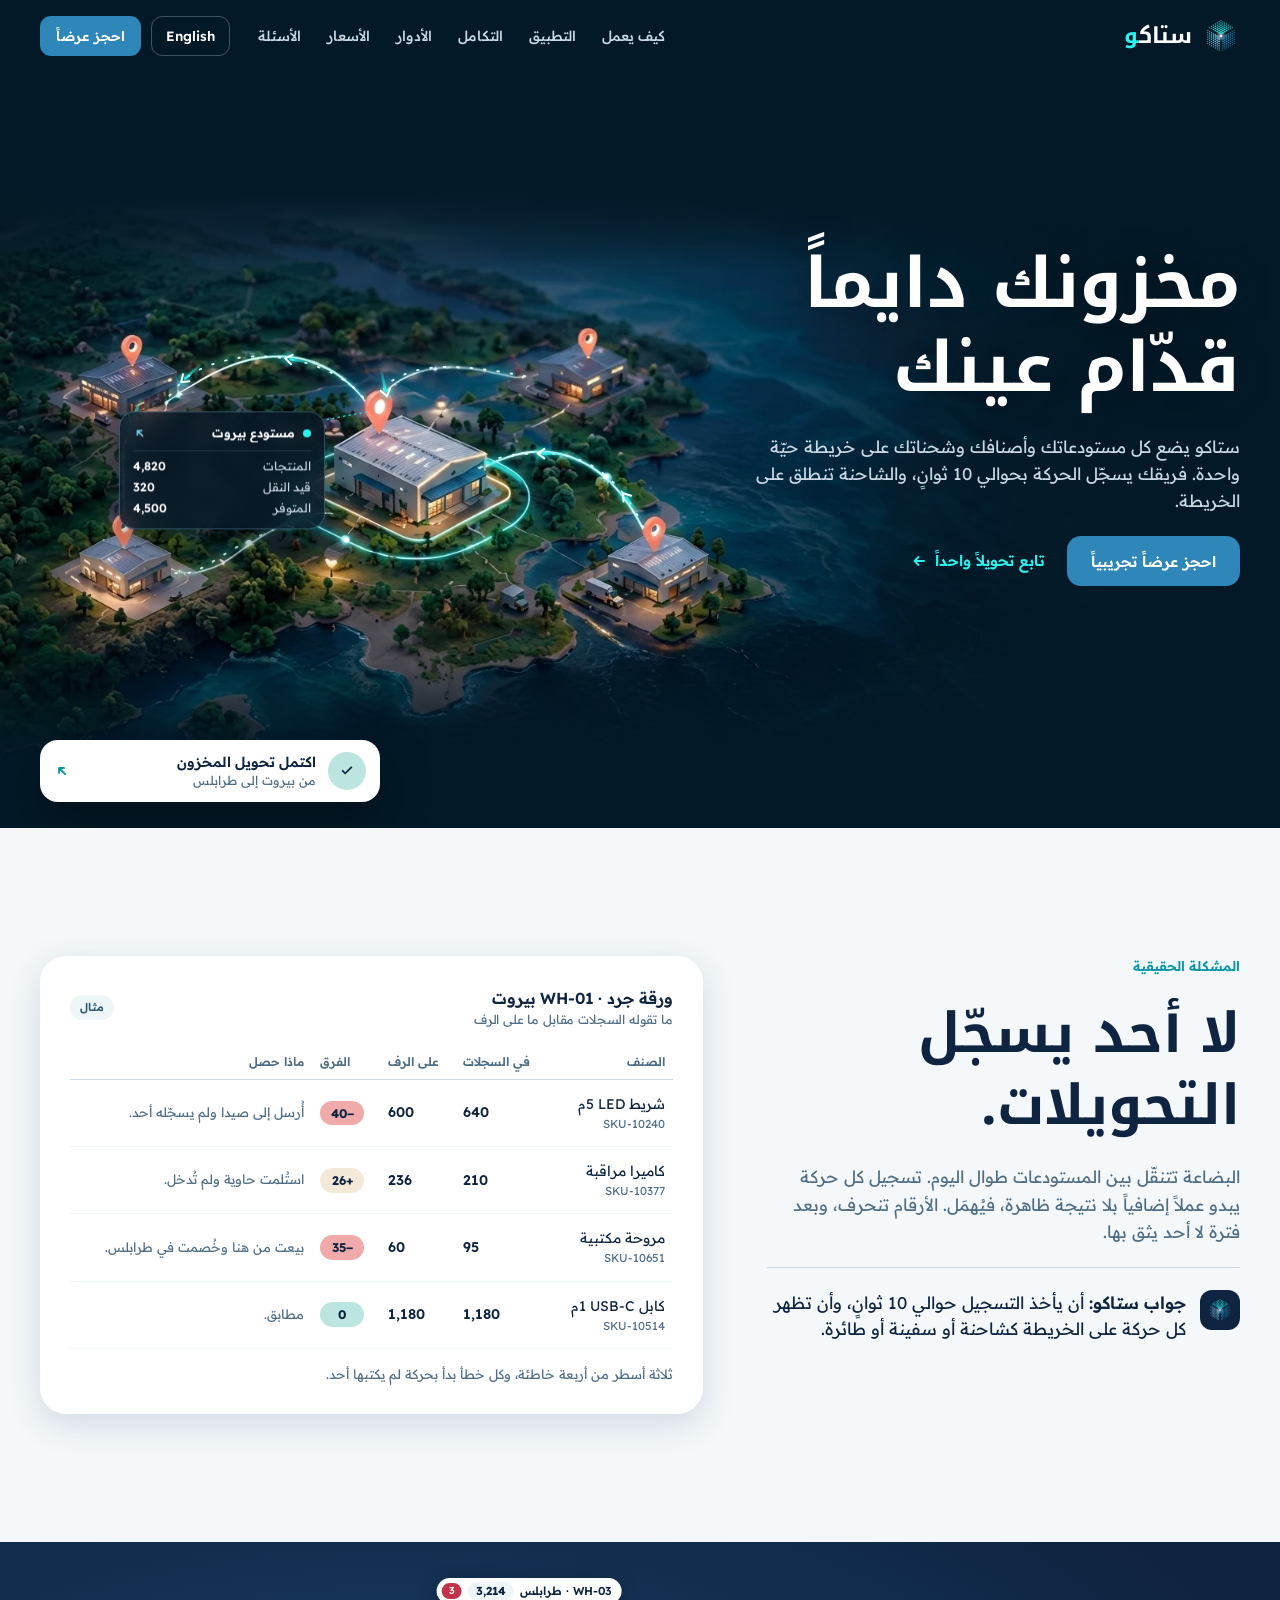
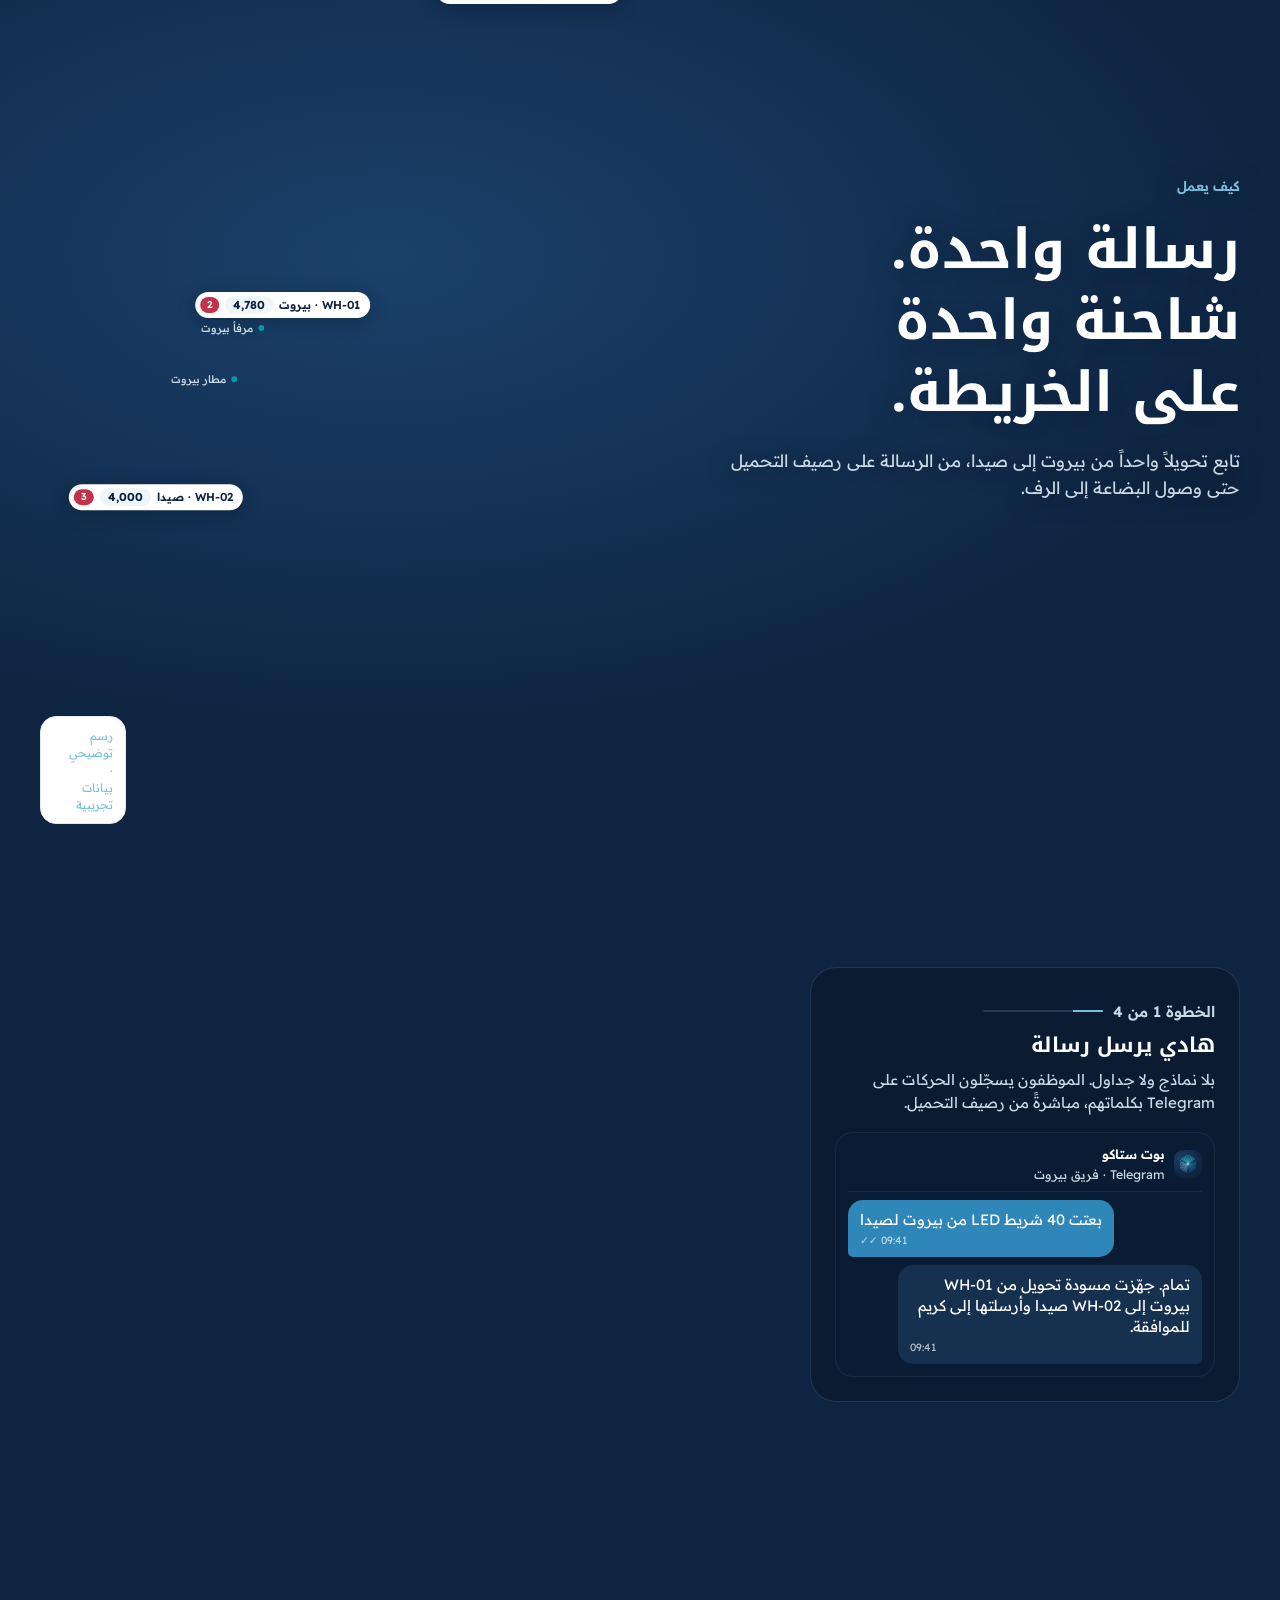
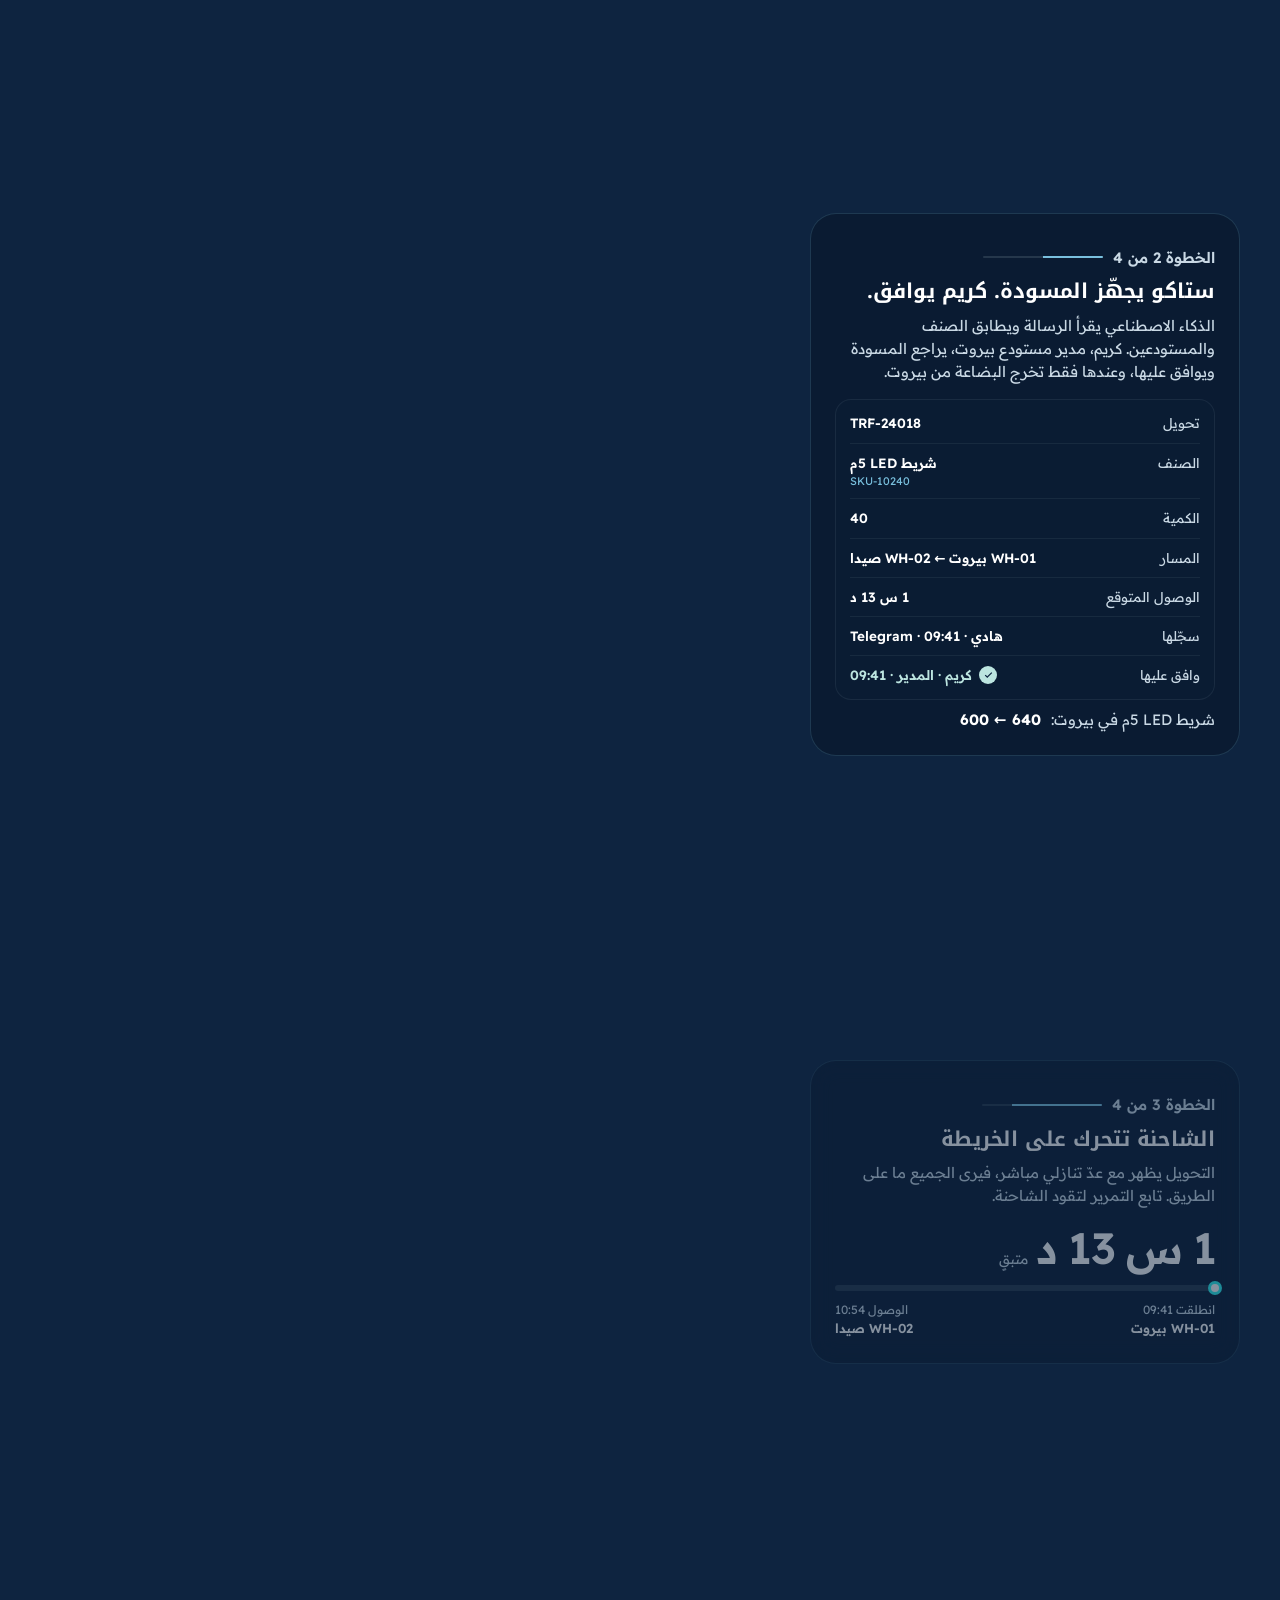
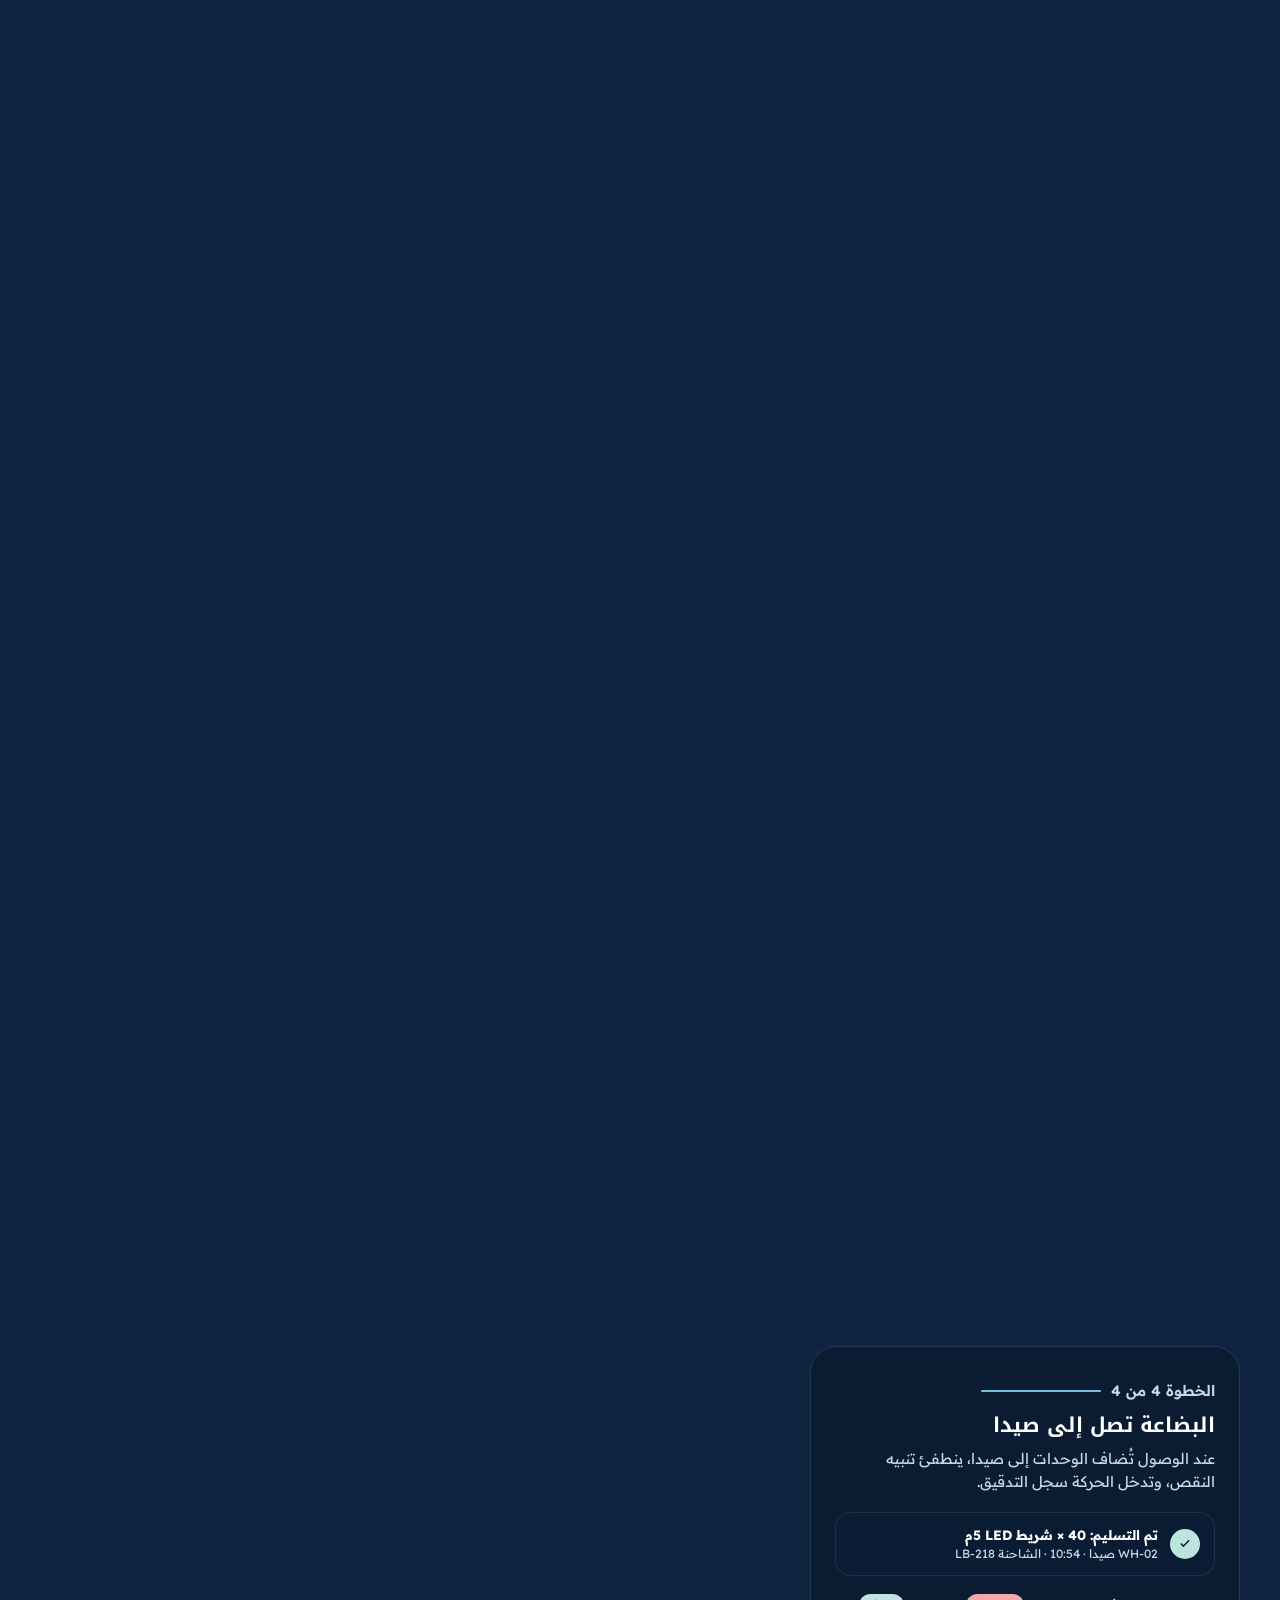
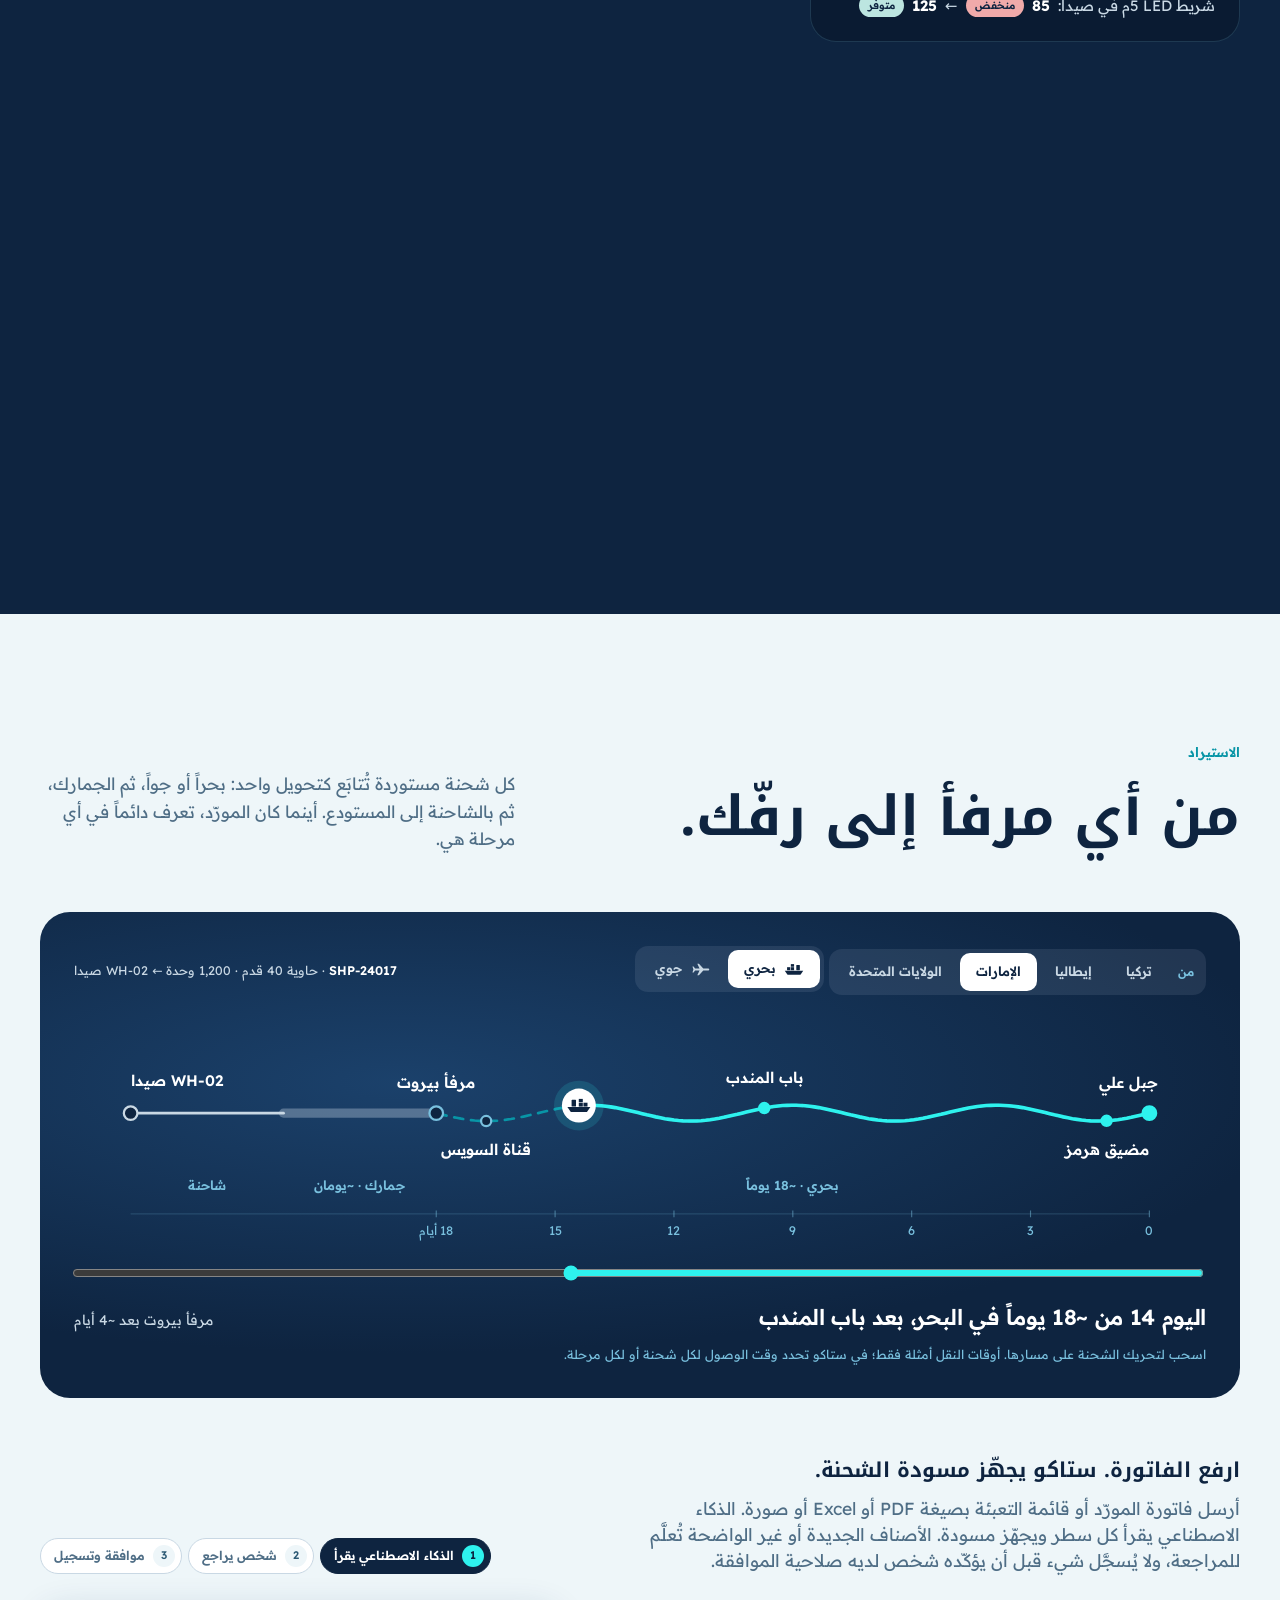
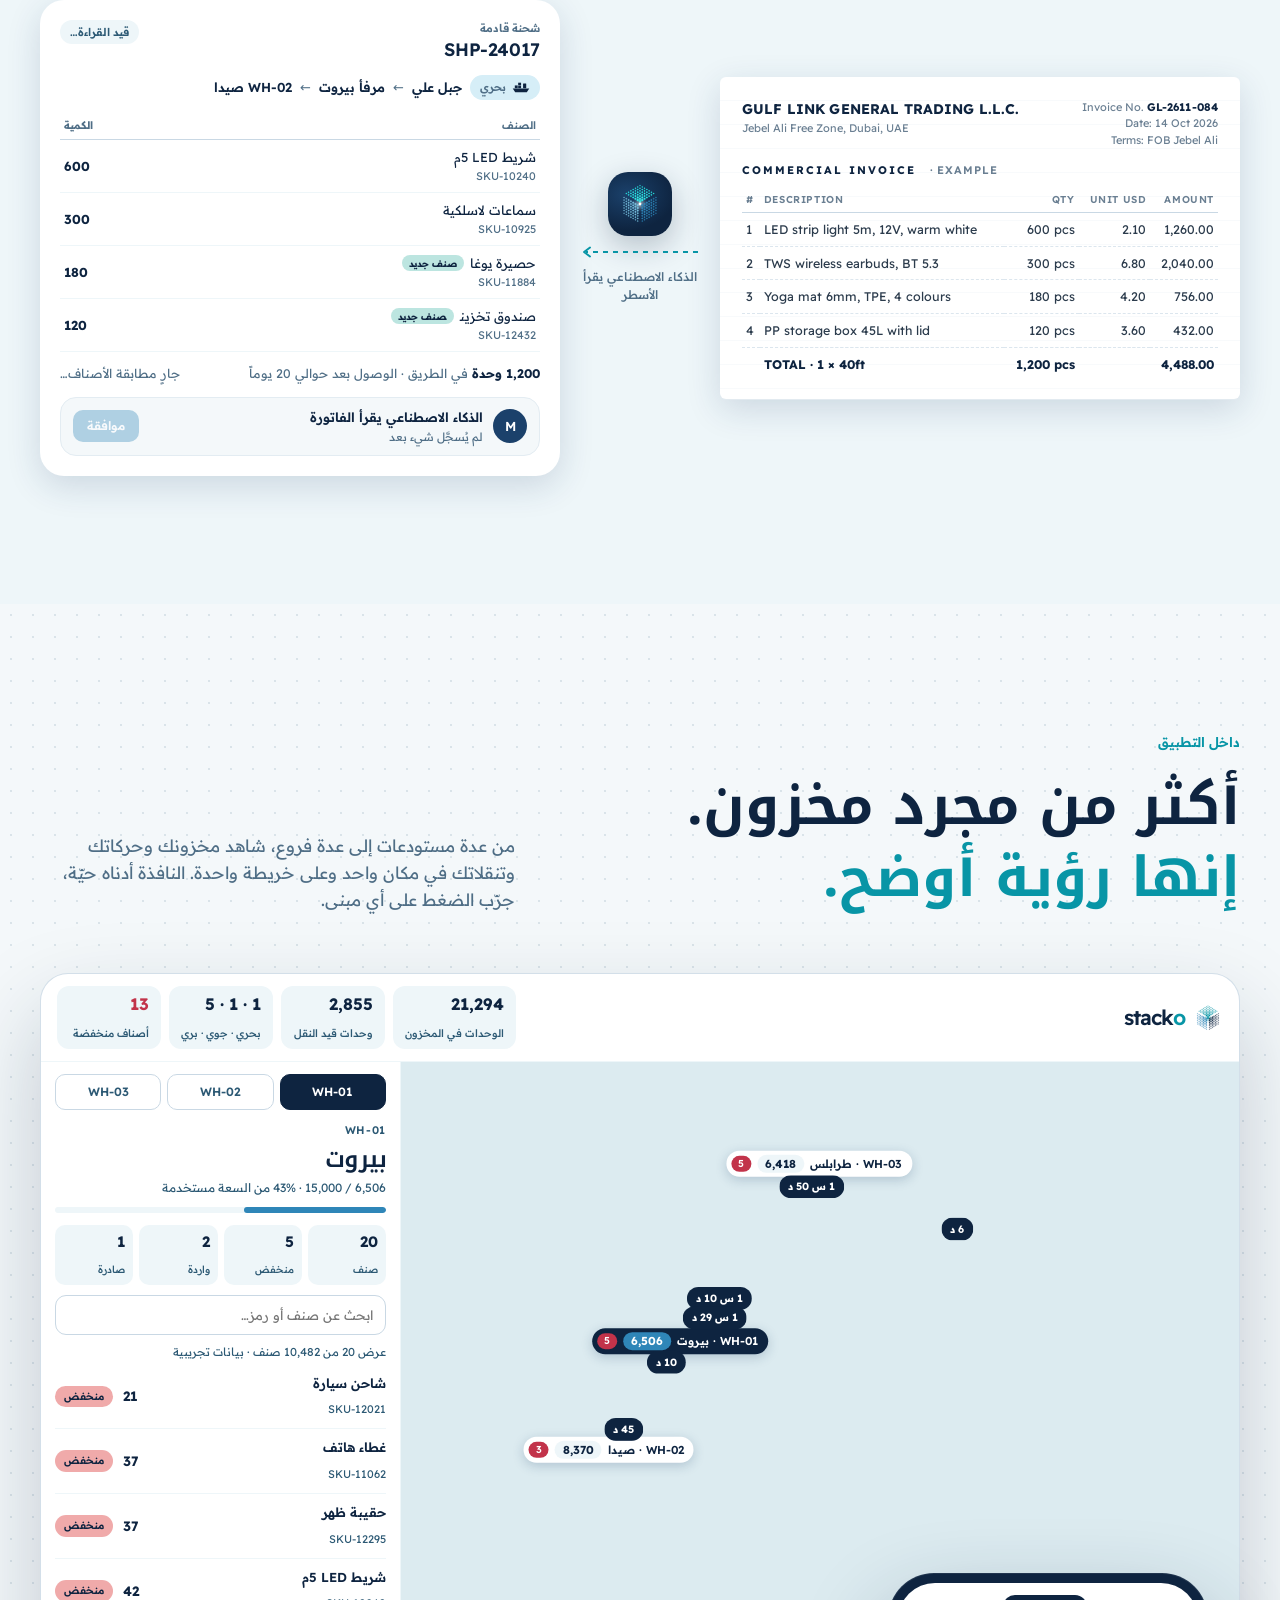
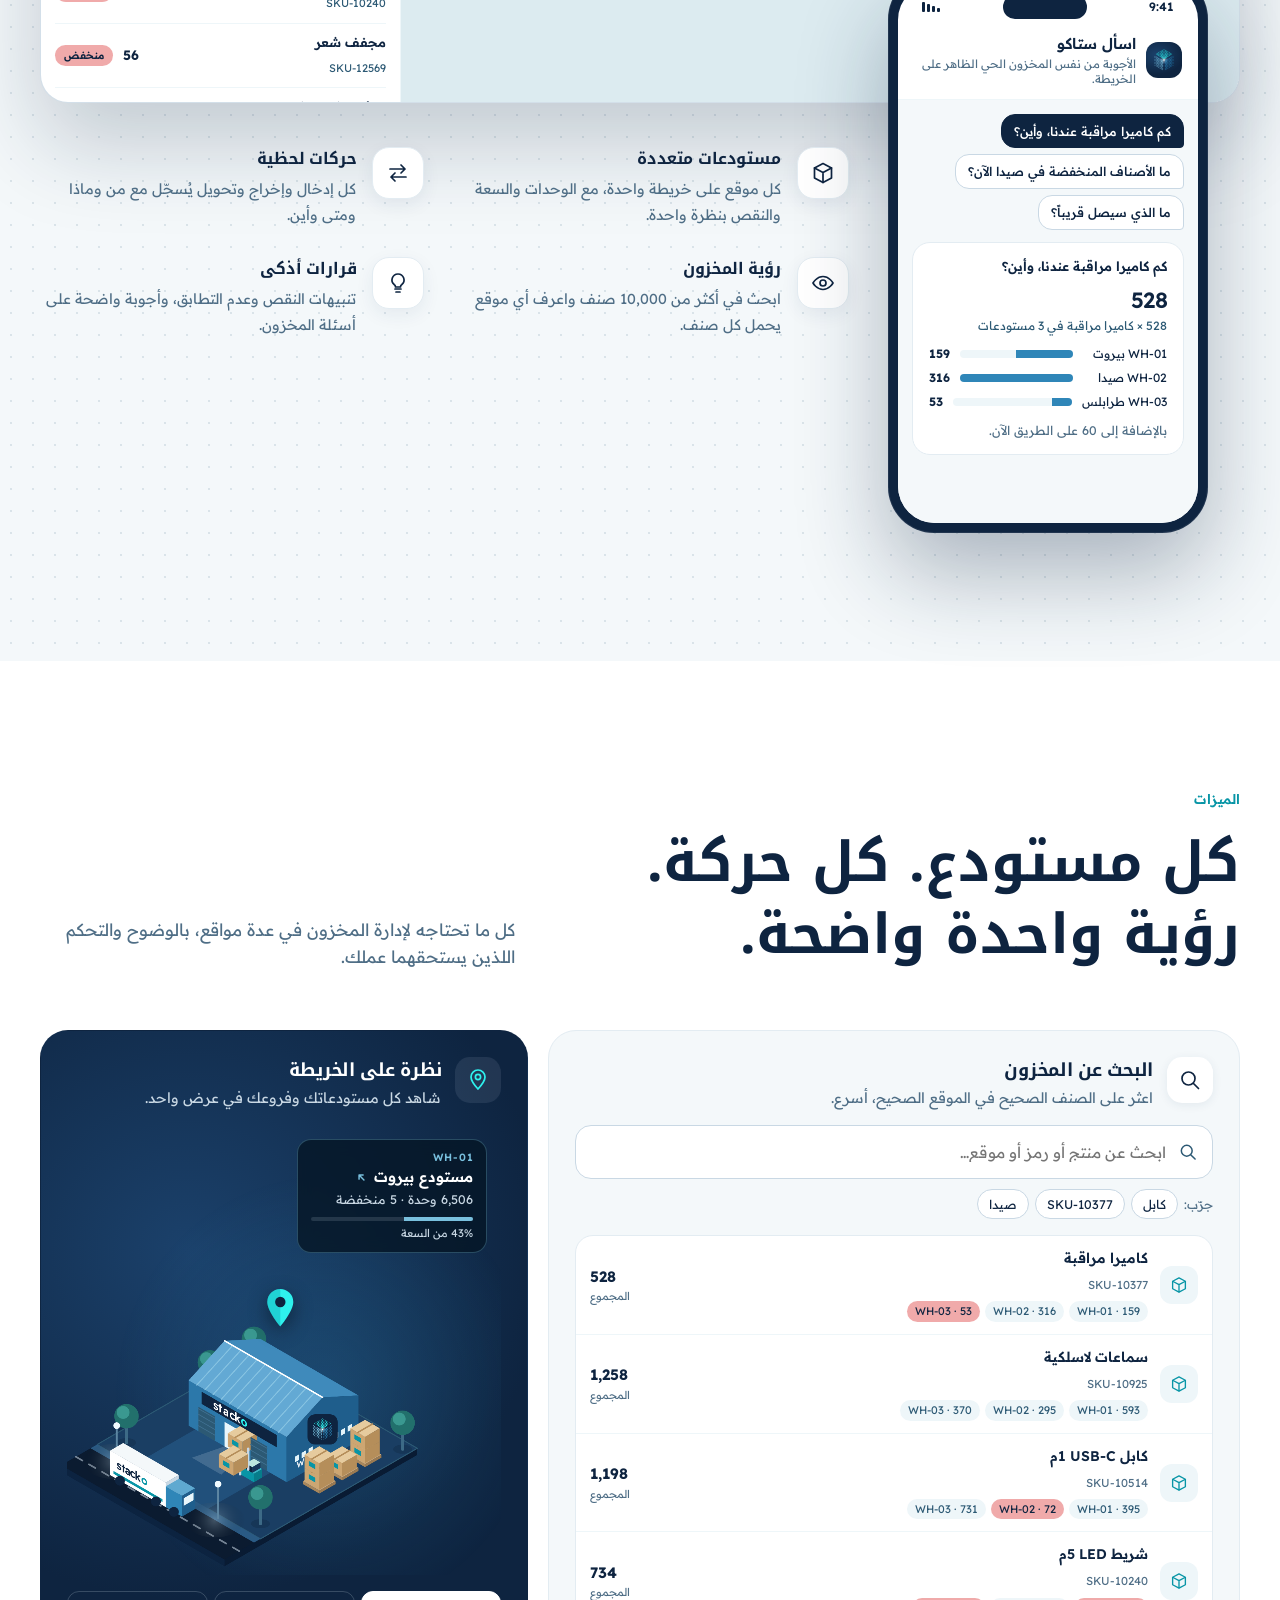
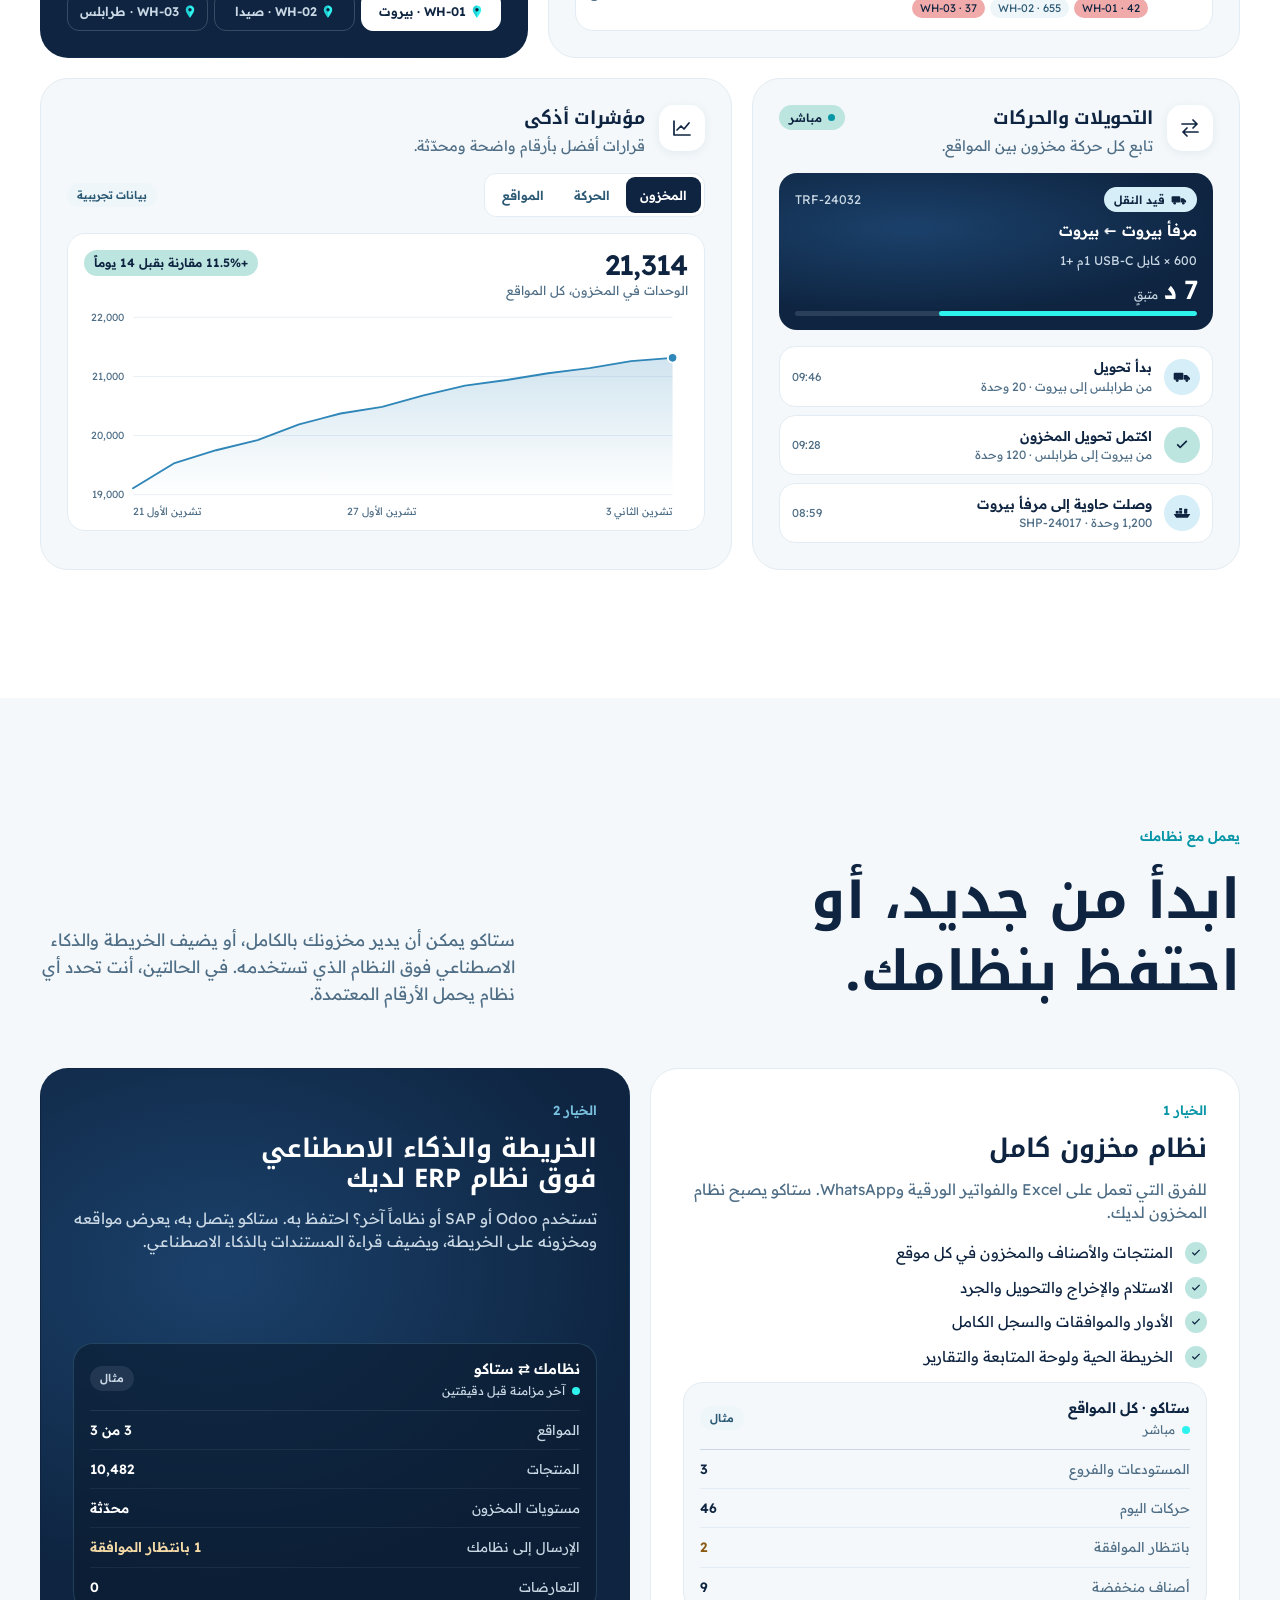
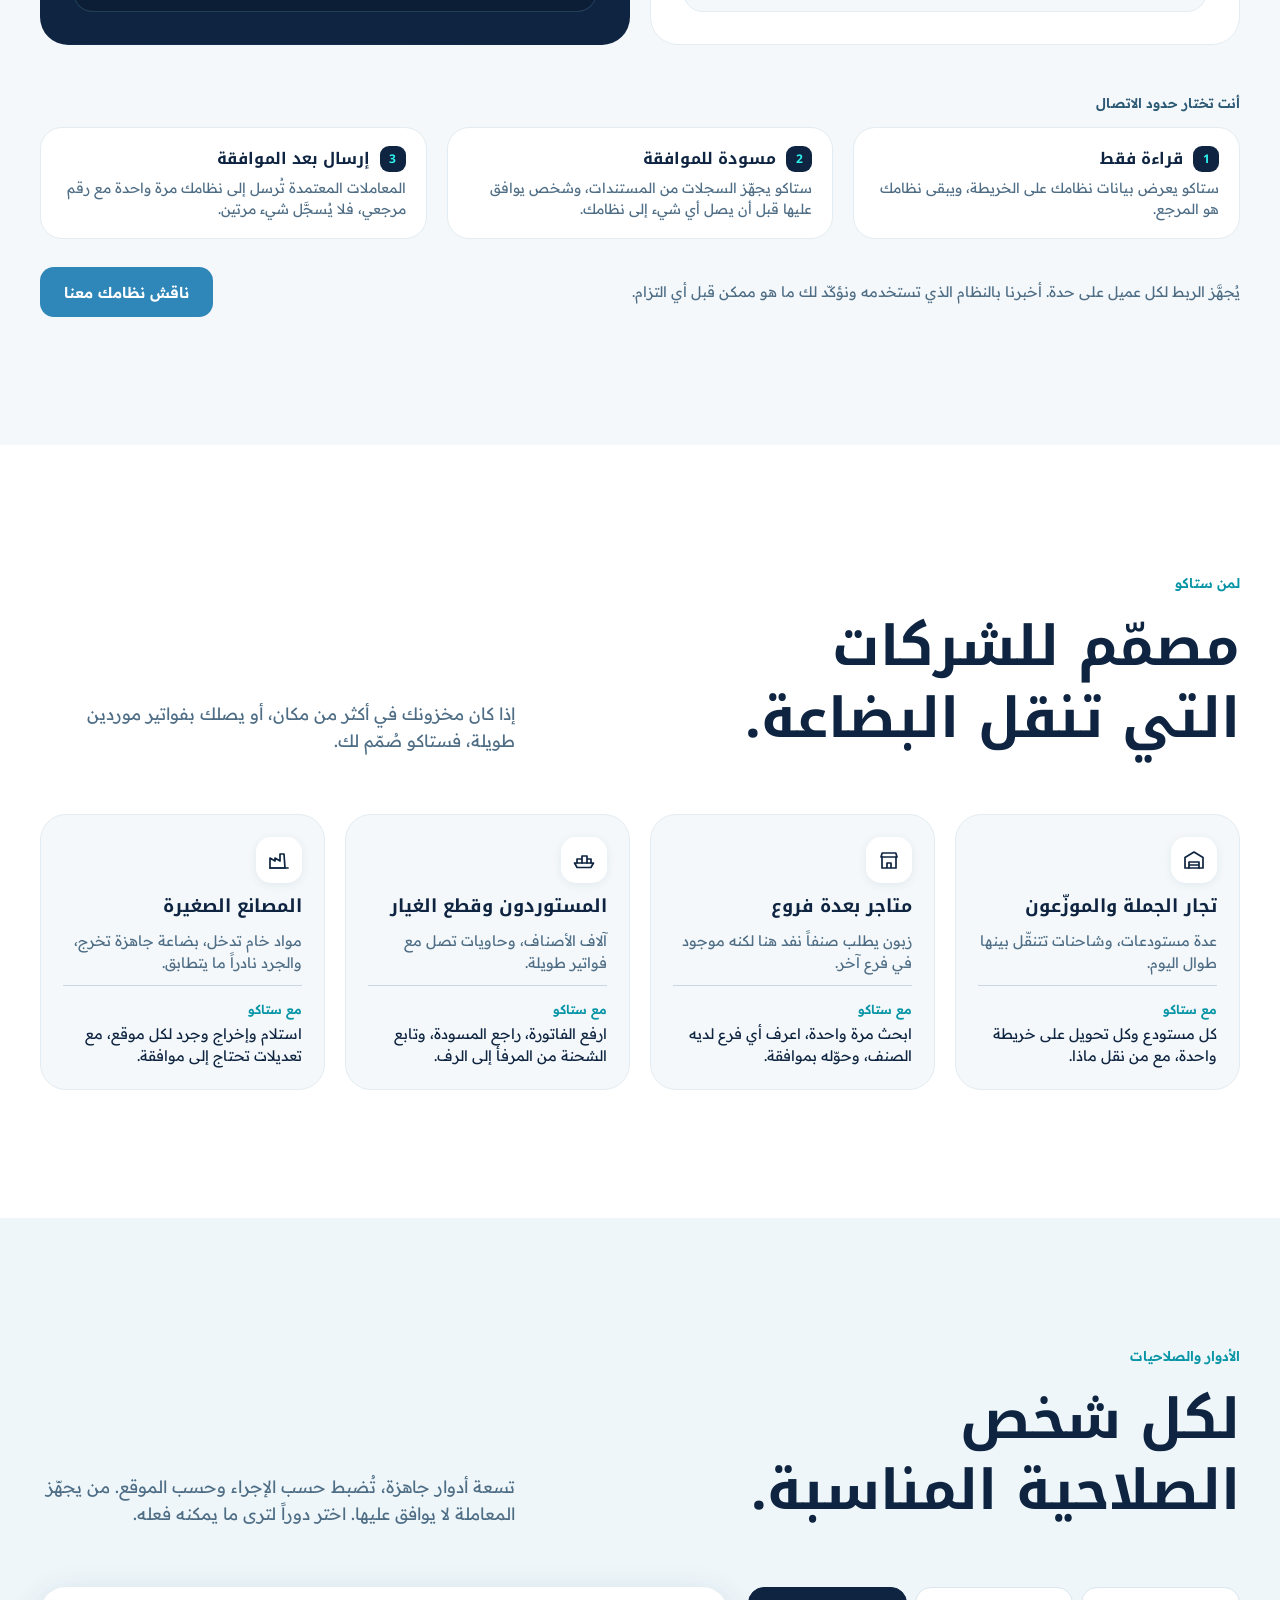
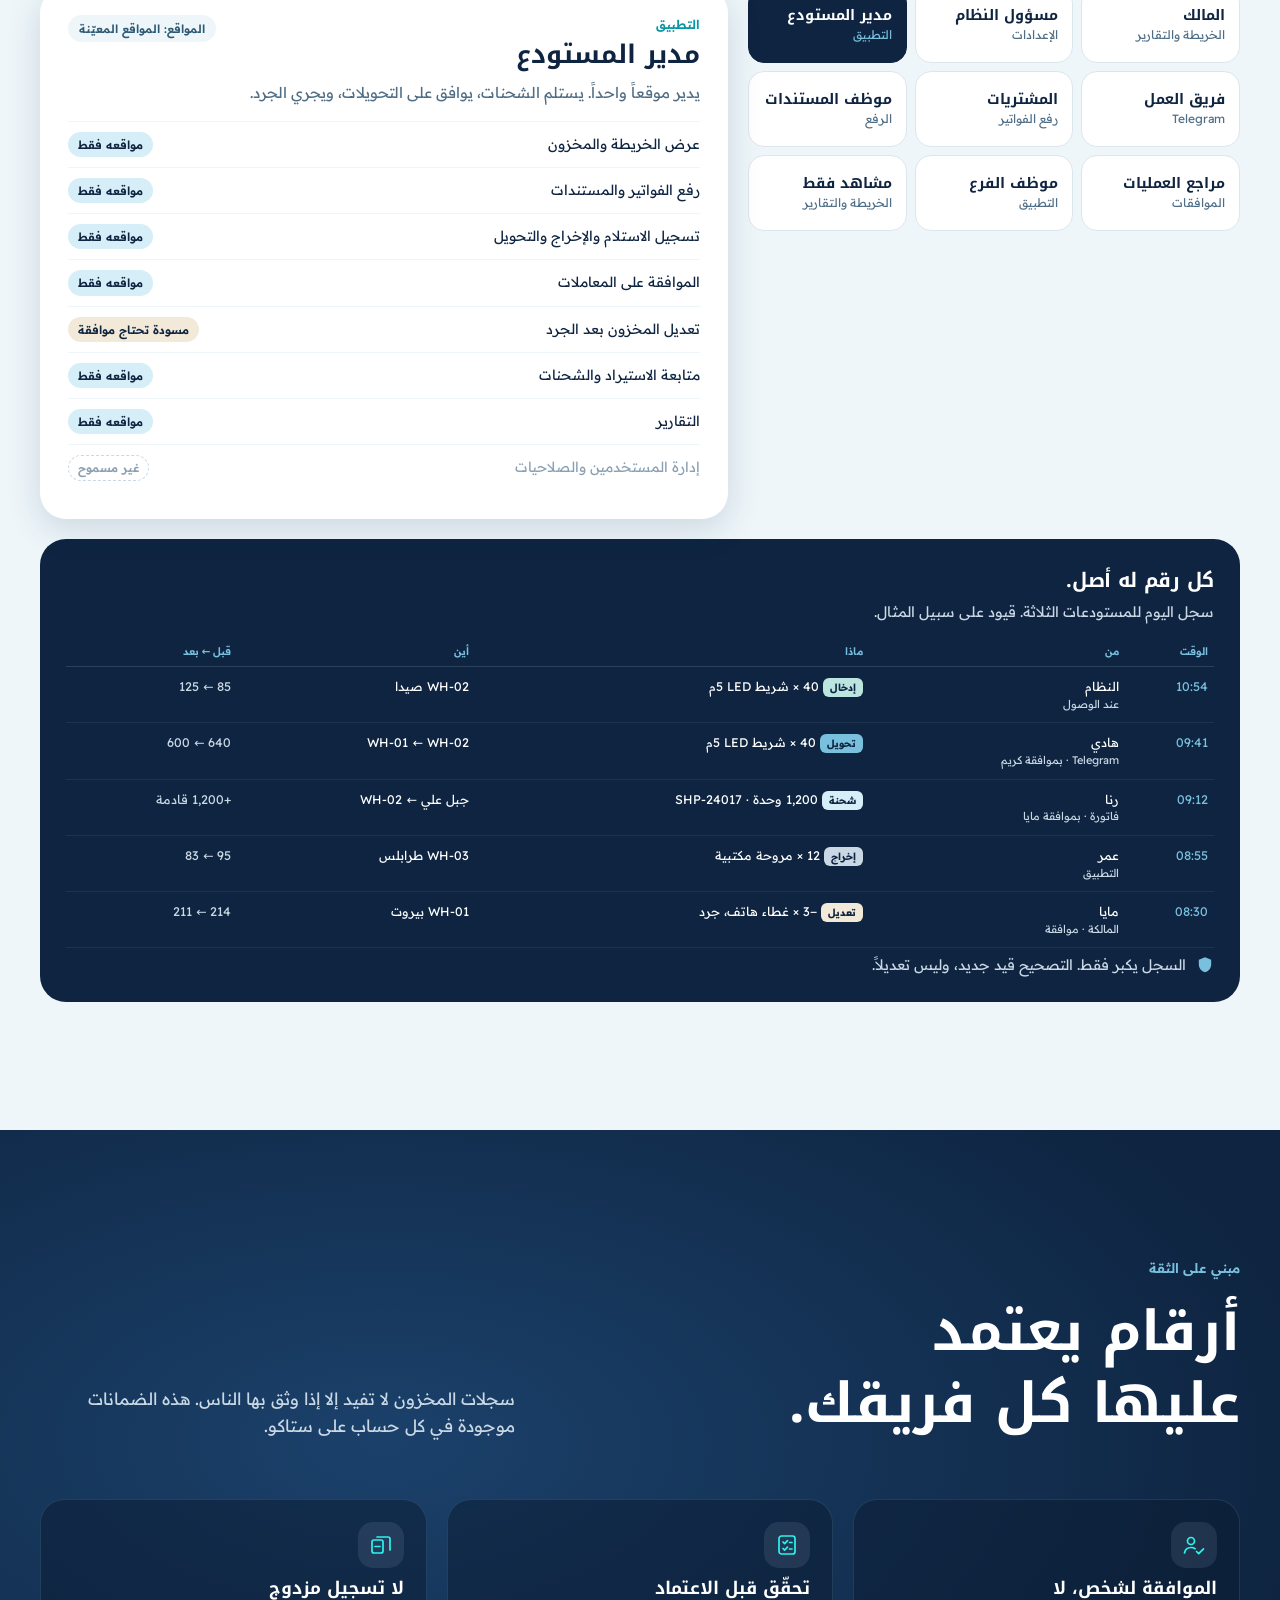
==== ar/index.html @ 63456722 "Pricing model" ====
<!doctype html>
<html lang="ar" dir="rtl">
<head>
<meta charset="utf-8">
<meta name="viewport" content="width=device-width, initial-scale=1, viewport-fit=cover">
<!-- Generated by tools/build-ar.js from /index.html. Do not edit by hand. -->
<title>ستاكو | برنامج إدارة المستودعات والمخزون في لبنان والخليج</title>
<meta name="description" content="تابع مخزونك في كل مستودع وفرع على خريطة حيّة واحدة. سجّل التحويلات من Telegram، وحوّل فواتير الموردين إلى مسودات يوافق عليها فريقك.">
<meta name="author" content="AIPHIN">
<meta name="robots" content="index, follow, max-image-preview:large">
<link rel="canonical" href="https://stacko-lb.com/ar/">
<link rel="alternate" hreflang="en" href="https://stacko-lb.com/">
<link rel="alternate" hreflang="ar" href="https://stacko-lb.com/ar/">
<link rel="alternate" hreflang="x-default" href="https://stacko-lb.com/">
<meta name="theme-color" content="#0E2440">

<!-- Open Graph / social previews -->
<meta property="og:type" content="website">
<meta property="og:site_name" content="Stacko">
<meta property="og:title" content="ستاكو | مخزونك دايماً قدّام عينك">
<meta property="og:description" content="كل مستودع وصنف وشحنة على خريطة حيّة واحدة، مع مسودات ذكاء اصطناعي يوافق عليها فريقك. مصمّم للموزّعين والمستوردين والمتاجر في لبنان والخليج.">
<meta property="og:url" content="https://stacko-lb.com/ar/">
<meta property="og:image" content="https://stacko-lb.com/assets/images/og-image.jpg">
<meta property="og:image:type" content="image/jpeg">
<meta property="og:image:width" content="1200">
<meta property="og:image:height" content="630">
<meta property="og:image:alt" content="خريطة ليلية لشبكة مستودعات مع مسارات شحن مضيئة">
<meta property="og:locale" content="ar_LB">
<meta property="og:locale:alternate" content="en_US">
<meta name="twitter:card" content="summary_large_image">
<meta name="twitter:title" content="ستاكو | مخزونك دايماً قدّام عينك">
<meta name="twitter:description" content="كل مستودع وصنف وشحنة على خريطة حيّة واحدة، مع مسودات ذكاء اصطناعي يوافق عليها فريقك. مصمّم للموزّعين والمستوردين والمتاجر في لبنان والخليج.">
<meta name="twitter:image" content="https://stacko-lb.com/assets/images/og-image.jpg">
<meta name="twitter:image:alt" content="خريطة ليلية لشبكة مستودعات مع مسارات شحن مضيئة">

<!-- Icons -->
<link rel="icon" href="/assets/images/favicon.svg" type="image/svg+xml">
<link rel="apple-touch-icon" href="/assets/images/apple-touch-icon.png">
<link rel="manifest" href="/site.webmanifest">

<!-- Fonts & styles -->
<link rel="preconnect" href="https://fonts.googleapis.com">
<link rel="preconnect" href="https://fonts.gstatic.com" crossorigin>
<link rel="stylesheet" href="https://fonts.googleapis.com/css2?family=Audiowide&family=Noto+Kufi+Arabic:wght@500;600;700&family=Readex+Pro:wght@300;400;500;600;700&display=swap">
<link rel="preload" href="/assets/images/hero-map.webp" as="image" type="image/webp" fetchpriority="high">
<link rel="stylesheet" href="/assets/css/style.css">

<!-- Structured data -->
<script type="application/ld+json">
{
  "@context": "https://schema.org",
  "@graph": [
    {
      "@type": "Organization",
      "@id": "https://aiphin.me/#org",
      "name": "AIPHIN",
      "url": "https://aiphin.me",
      "email": "info@aiphin.me",
      "telephone": "+96171313917",
      "logo": "https://stacko-lb.com/assets/images/icon-512.png",
      "address": {
        "@type": "PostalAddress",
        "addressLocality": "Beirut",
        "addressCountry": "LB"
      }
    },
    {
      "@type": "WebSite",
      "@id": "https://stacko-lb.com/#website",
      "name": "Stacko",
      "url": "https://stacko-lb.com/",
      "inLanguage": [
        "en",
        "ar"
      ],
      "publisher": {
        "@id": "https://aiphin.me/#org"
      }
    },
    {
      "@type": "WebPage",
      "@id": "https://stacko-lb.com/ar/#webpage",
      "url": "https://stacko-lb.com/ar/",
      "name": "ستاكو | برنامج إدارة المستودعات والمخزون في لبنان والخليج",
      "inLanguage": "ar",
      "isPartOf": {
        "@id": "https://stacko-lb.com/#website"
      },
      "about": {
        "@id": "https://stacko-lb.com/#app"
      },
      "primaryImageOfPage": "https://stacko-lb.com/assets/images/og-image.jpg"
    },
    {
      "@type": "SoftwareApplication",
      "@id": "https://stacko-lb.com/#app",
      "name": "Stacko",
      "url": "https://stacko-lb.com/",
      "applicationCategory": "BusinessApplication",
      "applicationSubCategory": "Inventory and warehouse management",
      "operatingSystem": "Web",
      "description": "Stacko puts every warehouse, branch and shipment on one live map. Teams log transfers from Telegram, turn supplier invoices into AI drafts that a person approves, and can connect Stacko to an existing ERP.",
      "image": "https://stacko-lb.com/assets/images/og-image.jpg",
      "areaServed": [
        "LB",
        "SA",
        "AE",
        "QA",
        "KW",
        "BH",
        "OM"
      ],
      "publisher": {
        "@id": "https://aiphin.me/#org"
      }
    },
    {
      "@type": "FAQPage",
      "mainEntity": [
        {
          "@type": "Question",
          "name": "هل عليّ استبدال نظامي الحالي؟",
          "acceptedAnswer": {
            "@type": "Answer",
            "text": "لا. إذا كنت تستخدم نظام ERP مثل Odoo أو SAP، يمكن لستاكو أن يعمل فوقه ويضيف الخريطة وقراءة المستندات. وإذا لم يكن لديك نظام، يمكن أن يكون ستاكو نظام مخزونك الكامل."
          }
        },
        {
          "@type": "Question",
          "name": "هل يغيّر الذكاء الاصطناعي مخزوني وحده؟",
          "acceptedAnswer": {
            "@type": "Answer",
            "text": "لا. الذكاء الاصطناعي يقرأ الرسائل والمستندات ويجهّز مسودات. الأصناف الجديدة أو غير الواضحة تُعلَّم، ولا يتغيّر المخزون إلا بعد أن يؤكّد المسودة شخص لديه صلاحية الموافقة."
          }
        },
        {
          "@type": "Question",
          "name": "ما المستندات التي يقرأها ستاكو؟",
          "acceptedAnswer": {
            "@type": "Answer",
            "text": "فواتير الموردين وقوائم التعبئة، بصيغة PDF أو Excel أو صورة. يستخرج ستاكو المورّد ورقم الفاتورة والتاريخ والأصناف والكميات والوحدات والمجاميع عندما تكون موجودة في المستند."
          }
        },
        {
          "@type": "Question",
          "name": "لمن تعود البيانات؟",
          "acceptedAnswer": {
            "@type": "Answer",
            "text": "لك أنت. بيانات كل شركة منفصلة، ولا يراها إلا من تمنحهم الصلاحية."
          }
        },
        {
          "@type": "Question",
          "name": "هل يمكنني التحكم بمن يفعل ماذا؟",
          "acceptedAnswer": {
            "@type": "Answer",
            "text": "نعم. الصلاحيات تُضبط حسب الإجراء وحسب الموقع، انطلاقاً من تسعة أدوار جاهزة يمكنك تعديلها. من يجهّز المعاملة لا يستطيع الموافقة عليها."
          }
        },
        {
          "@type": "Question",
          "name": "هل يمكنكم نقل ملفات Excel الحالية؟",
          "acceptedAnswer": {
            "@type": "Answer",
            "text": "نعم. التجهيز يشمل استيراد منتجاتك ومواقعك ومخزونك الافتتاحي من ملفاتك الحالية، فيبدأ فريقك بأرقام حقيقية."
          }
        },
        {
          "@type": "Question",
          "name": "كم يستغرق التجهيز؟",
          "acceptedAnswer": {
            "@type": "Answer",
            "text": "يعتمد على عدد المواقع والمنتجات لديك، وعلى ما إذا كنا سنربط مع نظام قائم. نتفق على خطة واضحة خلال العرض التجريبي."
          }
        },
        {
          "@type": "Question",
          "name": "كم تبلغ كلفة ستاكو؟",
          "acceptedAnswer": {
            "@type": "Answer",
            "text": "تدفع حسب عدد المواقع (مستودع أو فرع أو متجر)، وكل الخطط فيها كل الميزات. كل الخطط تبدأ بتجربة مجانية لمدة 14 يوماً. شاهد الخطط."
          }
        }
      ],
      "inLanguage": "ar"
    }
  ]
}
</script>
</head>
<body>

<svg width="0" height="0" style="position:absolute" aria-hidden="true" focusable="false"><defs>
<filter id="mkGlow" x="-100%" y="-100%" width="300%" height="300%"><feGaussianBlur stdDeviation="5"/></filter>
<symbol id="mark" viewBox="0 0 120 120"><circle cx="60" cy="60" r="11" class="c" opacity=".55" filter="url(#mkGlow)"/><circle cx="18.43" cy="42.86" r="1.31" class="l"/><circle cx="18.43" cy="49.71" r="1.38" class="l"/><circle cx="18.43" cy="56.57" r="1.42" class="l"/><circle cx="18.43" cy="63.43" r="1.42" class="l"/><circle cx="18.43" cy="70.29" r="1.38" class="l"/><circle cx="18.43" cy="77.14" r="1.31" class="l"/><circle cx="18.43" cy="84" r="1.20" class="l"/><circle cx="24.37" cy="32.57" r="1.31" class="t"/><circle cx="24.37" cy="46.29" r="1.55" class="l"/><circle cx="24.37" cy="53.14" r="1.61" class="l"/><circle cx="24.37" cy="60" r="1.64" class="l"/><circle cx="24.37" cy="66.86" r="1.61" class="l"/><circle cx="24.37" cy="73.71" r="1.55" class="l"/><circle cx="24.37" cy="80.57" r="1.44" class="l"/><circle cx="24.37" cy="87.43" r="1.31" class="l"/><circle cx="30.31" cy="29.14" r="1.38" class="t"/><circle cx="30.31" cy="36" r="1.55" class="t"/><circle cx="30.31" cy="49.71" r="1.79" class="l"/><circle cx="30.31" cy="56.57" r="1.84" class="l"/><circle cx="30.31" cy="63.43" r="1.84" class="l"/><circle cx="30.31" cy="70.29" r="1.79" class="l"/><circle cx="30.31" cy="77.14" r="1.69" class="l"/><circle cx="30.31" cy="84" r="1.55" class="l"/><circle cx="30.31" cy="90.86" r="1.38" class="l"/><circle cx="36.25" cy="25.71" r="1.42" class="t"/><circle cx="36.25" cy="32.57" r="1.61" class="t"/><circle cx="36.25" cy="39.43" r="1.79" class="t"/><circle cx="36.25" cy="53.14" r="2.02" class="l"/><circle cx="36.25" cy="60" r="2.06" class="l"/><circle cx="36.25" cy="66.86" r="2.02" class="l"/><circle cx="36.25" cy="73.71" r="1.93" class="l"/><circle cx="36.25" cy="80.57" r="1.79" class="l"/><circle cx="36.25" cy="87.43" r="1.61" class="l"/><circle cx="36.25" cy="94.29" r="1.42" class="l"/><circle cx="42.18" cy="22.29" r="1.42" class="t"/><circle cx="42.18" cy="29.14" r="1.64" class="t"/><circle cx="42.18" cy="36" r="1.84" class="t"/><circle cx="42.18" cy="42.86" r="2.02" class="t"/><circle cx="42.18" cy="56.57" r="2.26" class="l"/><circle cx="42.18" cy="63.43" r="2.26" class="l"/><circle cx="42.18" cy="70.29" r="2.17" class="l"/><circle cx="42.18" cy="77.14" r="2.02" class="l"/><circle cx="42.18" cy="84" r="1.84" class="l"/><circle cx="42.18" cy="90.86" r="1.64" class="l"/><circle cx="42.18" cy="97.71" r="1.42" class="l"/><circle cx="48.12" cy="18.86" r="1.38" class="t"/><circle cx="48.12" cy="25.71" r="1.61" class="t"/><circle cx="48.12" cy="32.57" r="1.84" class="t"/><circle cx="48.12" cy="39.43" r="2.06" class="t"/><circle cx="48.12" cy="46.29" r="2.26" class="t"/><circle cx="48.12" cy="60" r="2.48" class="l"/><circle cx="48.12" cy="66.86" r="2.41" class="l"/><circle cx="48.12" cy="73.71" r="2.26" class="l"/><circle cx="48.12" cy="80.57" r="2.06" class="l"/><circle cx="48.12" cy="87.43" r="1.84" class="l"/><circle cx="48.12" cy="94.29" r="1.61" class="l"/><circle cx="48.12" cy="101.14" r="1.38" class="l"/><circle cx="54.06" cy="15.43" r="1.31" class="t"/><circle cx="54.06" cy="22.29" r="1.55" class="t"/><circle cx="54.06" cy="29.14" r="1.79" class="t"/><circle cx="54.06" cy="36" r="2.02" class="t"/><circle cx="54.06" cy="42.86" r="2.26" class="t"/><circle cx="54.06" cy="49.71" r="2.48" class="t"/><circle cx="54.06" cy="63.43" r="2.66" class="l"/><circle cx="54.06" cy="70.29" r="2.48" class="l"/><circle cx="54.06" cy="77.14" r="2.26" class="l"/><circle cx="54.06" cy="84" r="2.02" class="l"/><circle cx="54.06" cy="90.86" r="1.79" class="l"/><circle cx="54.06" cy="97.71" r="1.55" class="l"/><circle cx="54.06" cy="104.57" r="1.31" class="l"/><circle cx="60" cy="12" r="1.20" class="t"/><circle cx="60" cy="18.86" r="1.44" class="t"/><circle cx="60" cy="25.71" r="1.69" class="t"/><circle cx="60" cy="32.57" r="1.93" class="t"/><circle cx="60" cy="39.43" r="2.17" class="t"/><circle cx="60" cy="46.29" r="2.41" class="t"/><circle cx="60" cy="53.14" r="2.66" class="t"/><circle cx="65.94" cy="15.43" r="1.31" class="t"/><circle cx="65.94" cy="22.29" r="1.55" class="t"/><circle cx="65.94" cy="29.14" r="1.79" class="t"/><circle cx="65.94" cy="36" r="2.02" class="t"/><circle cx="65.94" cy="42.86" r="2.26" class="t"/><circle cx="65.94" cy="49.71" r="2.48" class="t"/><circle cx="65.94" cy="63.43" r="2.66" class="r"/><circle cx="65.94" cy="70.29" r="2.48" class="r"/><circle cx="65.94" cy="77.14" r="2.26" class="r"/><circle cx="65.94" cy="84" r="2.02" class="r"/><circle cx="65.94" cy="90.86" r="1.79" class="r"/><circle cx="65.94" cy="97.71" r="1.55" class="r"/><circle cx="65.94" cy="104.57" r="1.31" class="r"/><circle cx="71.88" cy="18.86" r="1.38" class="t"/><circle cx="71.88" cy="25.71" r="1.61" class="t"/><circle cx="71.88" cy="32.57" r="1.84" class="t"/><circle cx="71.88" cy="39.43" r="2.06" class="t"/><circle cx="71.88" cy="46.29" r="2.26" class="t"/><circle cx="71.88" cy="60" r="2.48" class="r"/><circle cx="71.88" cy="66.86" r="2.41" class="r"/><circle cx="71.88" cy="73.71" r="2.26" class="r"/><circle cx="71.88" cy="80.57" r="2.06" class="r"/><circle cx="71.88" cy="87.43" r="1.84" class="r"/><circle cx="71.88" cy="94.29" r="1.61" class="r"/><circle cx="71.88" cy="101.14" r="1.38" class="r"/><circle cx="77.82" cy="22.29" r="1.42" class="t"/><circle cx="77.82" cy="29.14" r="1.64" class="t"/><circle cx="77.82" cy="36" r="1.84" class="t"/><circle cx="77.82" cy="42.86" r="2.02" class="t"/><circle cx="77.82" cy="56.57" r="2.26" class="r"/><circle cx="77.82" cy="63.43" r="2.26" class="r"/><circle cx="77.82" cy="70.29" r="2.17" class="r"/><circle cx="77.82" cy="77.14" r="2.02" class="r"/><circle cx="77.82" cy="84" r="1.84" class="r"/><circle cx="77.82" cy="90.86" r="1.64" class="r"/><circle cx="77.82" cy="97.71" r="1.42" class="r"/><circle cx="83.75" cy="25.71" r="1.42" class="t"/><circle cx="83.75" cy="32.57" r="1.61" class="t"/><circle cx="83.75" cy="39.43" r="1.79" class="t"/><circle cx="83.75" cy="53.14" r="2.02" class="r"/><circle cx="83.75" cy="60" r="2.06" class="r"/><circle cx="83.75" cy="66.86" r="2.02" class="r"/><circle cx="83.75" cy="73.71" r="1.93" class="r"/><circle cx="83.75" cy="80.57" r="1.79" class="r"/><circle cx="83.75" cy="87.43" r="1.61" class="r"/><circle cx="83.75" cy="94.29" r="1.42" class="r"/><circle cx="89.69" cy="29.14" r="1.38" class="t"/><circle cx="89.69" cy="36" r="1.55" class="t"/><circle cx="89.69" cy="49.71" r="1.79" class="r"/><circle cx="89.69" cy="56.57" r="1.84" class="r"/><circle cx="89.69" cy="63.43" r="1.84" class="r"/><circle cx="89.69" cy="70.29" r="1.79" class="r"/><circle cx="89.69" cy="77.14" r="1.69" class="r"/><circle cx="89.69" cy="84" r="1.55" class="r"/><circle cx="89.69" cy="90.86" r="1.38" class="r"/><circle cx="95.63" cy="32.57" r="1.31" class="t"/><circle cx="95.63" cy="46.29" r="1.55" class="r"/><circle cx="95.63" cy="53.14" r="1.61" class="r"/><circle cx="95.63" cy="60" r="1.64" class="r"/><circle cx="95.63" cy="66.86" r="1.61" class="r"/><circle cx="95.63" cy="73.71" r="1.55" class="r"/><circle cx="95.63" cy="80.57" r="1.44" class="r"/><circle cx="95.63" cy="87.43" r="1.31" class="r"/><circle cx="101.57" cy="42.86" r="1.31" class="r"/><circle cx="101.57" cy="49.71" r="1.38" class="r"/><circle cx="101.57" cy="56.57" r="1.42" class="r"/><circle cx="101.57" cy="63.43" r="1.42" class="r"/><circle cx="101.57" cy="70.29" r="1.38" class="r"/><circle cx="101.57" cy="77.14" r="1.31" class="r"/><circle cx="101.57" cy="84" r="1.20" class="r"/><circle cx="60" cy="60" r="3.6" class="c"/></symbol>
<symbol id="i-truck" viewBox="0 0 26 16"><rect x="1" y="2" width="14" height="10" rx="1.6"/><path d="M15.5 5h4.6l4.4 4.4V12h-9z"/><circle cx="6" cy="13.2" r="2.1"/><circle cx="20" cy="13.2" r="2.1"/></symbol>
<symbol id="i-ship" viewBox="0 0 26 16"><path d="M1 9.5h24l-3.6 5.3H4.6z"/><rect x="4" y="5" width="4.2" height="4"/><rect x="8.9" y="5" width="4.2" height="4"/><rect x="8.9" y="1" width="4.2" height="3.4"/><rect x="16" y="2" width="4.6" height="7" rx=".6"/></symbol>
<symbol id="i-plane" viewBox="0 0 26 16"><path d="M25 8c0-.8-.7-1.3-1.6-1.3h-6.1L11.6.6H9.5l2.9 6.1H6.6L4.7 4.2H3.2l1.2 3.8-1.2 3.8h1.5l1.9-2.5h5.8l-2.9 6.1h2.1l5.7-6.1h6.1c.9 0 1.6-.5 1.6-1.3z"/></symbol>
<symbol id="i-alert" viewBox="0 0 16 16"><path d="M8 1.6 15.2 14.2H.8z" fill="#0E2440"/><path d="M8 6v4" stroke="#F0AAAA" stroke-width="1.6" stroke-linecap="round"/><circle cx="8" cy="12.1" r=".95" fill="#F0AAAA"/></symbol>
<symbol id="i-pin" viewBox="0 0 30 40"><path d="M15 39C15 39 2 23.6 2 14.5A13 13 0 0 1 28 14.5C28 23.6 15 39 15 39z" fill="#2EF2EE"/><path d="M15 39C15 39 2 23.6 2 14.5A13 13 0 0 1 15 1.5z" fill="#0895A6" opacity=".35"/><circle cx="15" cy="14.5" r="5.2" fill="#0E2440"/></symbol>
<symbol id="i-go" viewBox="0 0 16 16"><path d="M5 11 11 5M6 5h5v5" fill="none" stroke="currentColor" stroke-width="1.8" stroke-linecap="round" stroke-linejoin="round"/></symbol>
<symbol id="i-check" viewBox="0 0 16 16"><path d="M6.2 11.6 2.6 8l1.2-1.2 2.4 2.4 6-6L13.4 4.4z" fill="#0E2440"/></symbol>
</defs></svg>

<nav class="nav" id="nav" aria-label="Main">
  <div class="wrap">
    <a class="lockup" href="#top" aria-label="Stacko home">
      <svg aria-hidden="true"><use href="#mark"/></svg>
      <span class="wm">stack<i>o</i></span><span class="wm-ar">ستاك<i>و</i></span>
    </a>
    <div class="nav-links">
      <a href="#how" data-i="navHow">كيف يعمل</a>
      <a href="#product" data-i="navProduct">التطبيق</a>
      <a href="#setup" data-i="navSetup">التكامل</a>
      <a href="#roles" data-i="navRoles">الأدوار</a>
      <a href="/ar/pricing/" data-i="navPricing">الأسعار</a>
      <a href="#faq" data-i="navFaq">الأسئلة</a>
    </div>
    <div class="nav-r">
      <a class="lang-btn" id="langBtn" href="/" hreflang="en" lang="en">English</a>
      <a class="btn btn-primary" href="#contact" data-i="navDemo">احجز عرضاً</a>
    </div>
  </div>
</nav>

<main>
<!-- ============ HERO ============ -->
<section class="hero on-dark" id="top" aria-labelledby="h1">
  <div class="hero-art" id="heroArt">
    <svg viewBox="0 0 1456 732" preserveAspectRatio="none" role="img" aria-label="Night view of a warehouse network with glowing routes between five warehouses">
      <defs>
        <filter id="hBlur" x="-20%" y="-20%" width="140%" height="140%"><feGaussianBlur stdDeviation="4"/></filter>
        <filter id="hSoft" x="-60%" y="-60%" width="220%" height="220%"><feGaussianBlur stdDeviation="2.2"/></filter>
        <linearGradient id="tailG" gradientUnits="userSpaceOnUse" x1="-32" y1="0" x2="-2" y2="0"><stop offset="0" stop-color="#2EF2EE" stop-opacity="0"/><stop offset="1" stop-color="#2EF2EE" stop-opacity=".95"/></linearGradient>
        <path id="rA" d="M 643 436 C 660 395, 700 345, 760 343 S 835 352, 848 358"/>
        <path id="rB" d="M 792 245 C 840 236, 905 225, 945 243 S 966 262, 968 268"/>
        <path id="rC" d="M 997 272 C 1030 230, 1110 210, 1170 225 S 1230 262, 1245 272"/>
        <path id="rD" d="M 1287 296 C 1300 320, 1303 370, 1299 420"/>
        <path id="rE" d="M 1062 422 C 1100 432, 1150 455, 1185 478 S 1225 492, 1240 494"/>
        <g id="mv"><path d="M-32 0 H-3" stroke="url(#tailG)" stroke-width="3.4" stroke-linecap="round" fill="none"/><circle r="9" fill="#2EF2EE" opacity=".32" filter="url(#hSoft)"/><path d="M-4.5 -6 L4 0 L-4.5 6" fill="none" stroke="#F4FFFF" stroke-width="2.6" stroke-linecap="round" stroke-linejoin="round"/></g>
      </defs>
      <image href="/assets/images/hero-map.webp" width="1456" height="732" preserveAspectRatio="none"/>
      <g><use href="#rA" class="route-glow"/><use href="#rB" class="route-glow"/><use href="#rC" class="route-glow"/><use href="#rD" class="route-glow"/><use href="#rE" class="route-glow"/><use href="#rA" class="route-flow"/><use href="#rB" class="route-flow"/><use href="#rC" class="route-flow"/><use href="#rD" class="route-flow"/><use href="#rE" class="route-flow"/></g>
      <ellipse class="hub-pulse" cx="937" cy="397" rx="148" ry="57"/><ellipse class="hub-pulse b" cx="937" cy="397" rx="148" ry="57"/>
      <path class="ring-sweep" pathLength="1000" d="M 842 353 A 148 57 0 1 0 1050 360"/>
      <circle class="node" cx="690" cy="372" r="3.5"/><circle class="node" cx="1018" cy="452" r="3.5" style="animation-delay:.9s"/>
      <path class="leader" d="M 992 290 L 1044 300"/>
      <g><g><use href="#mv"/><animateMotion dur="2.6s" begin="0s" repeatCount="indefinite" rotate="auto"><mpath href="#rA"/></animateMotion></g><g><use href="#mv"/><animateMotion dur="2.6s" begin="-1.3s" repeatCount="indefinite" rotate="auto"><mpath href="#rA"/></animateMotion></g><g><use href="#mv"/><animateMotion dur="2.2s" begin="-.4s" repeatCount="indefinite" rotate="auto"><mpath href="#rB"/></animateMotion></g><g><use href="#mv"/><animateMotion dur="2.9s" begin="-.8s" repeatCount="indefinite" rotate="auto"><mpath href="#rC"/></animateMotion></g><g><use href="#mv"/><animateMotion dur="2.9s" begin="-2.25s" repeatCount="indefinite" rotate="auto"><mpath href="#rC"/></animateMotion></g><g><use href="#mv"/><animateMotion dur="1.9s" begin="-.2s" repeatCount="indefinite" rotate="auto"><mpath href="#rD"/></animateMotion></g><g><use href="#mv"/><animateMotion dur="2.4s" begin="-1s" repeatCount="indefinite" rotate="auto"><mpath href="#rE"/></animateMotion></g></g>
    </svg>
    <div class="fade"></div>
    <div class="pin-card" aria-hidden="true">
      <div class="pc-head"><span class="livedot"></span><b data-i="pcName">مستودع بيروت</b><svg class="flip"><use href="#i-go"/></svg></div>
      <dl><div><dt data-i="pcP">المنتجات</dt><dd>4,820</dd></div><div><dt data-i="pcT">قيد النقل</dt><dd>320</dd></div><div><dt data-i="pcA">المتوفر</dt><dd>4,500</dd></div></dl>
    </div>
  </div>
  <div class="wrap hero-in">
    <div class="hero-copy">
      <h1 class="display" id="h1" data-i="heroH1">مخزونك دايماً قدّام عينك</h1>
      <p class="lede" data-i="heroLede">ستاكو يضع كل مستودعاتك وأصنافك وشحناتك على خريطة حيّة واحدة. فريقك يسجّل الحركة بحوالي 10 ثوانٍ، والشاحنة تنطلق على الخريطة.</p>
      <div class="cta-row">
        <a class="btn btn-primary" href="#contact" data-i="heroCta">احجز عرضاً تجريبياً</a>
        <a class="btn-text" href="#how"><span data-i="heroHow">تابع تحويلاً واحداً</span><svg class="flip" width="16" height="16" viewBox="0 0 16 16" aria-hidden="true"><path d="M3 8h9M8.5 4l4 4-4 4" fill="none" stroke="currentColor" stroke-width="1.8" stroke-linecap="round" stroke-linejoin="round"/></svg></a>
      </div>
    </div>
  </div>
  <div class="wrap hero-foot">
    <div class="toast" id="toast" role="status"><span class="t-ic ok"><svg><use href="#i-check"/></svg></span><span><b>Stock transfer completed</b><small>From Beirut to Tripoli</small></span><svg class="t-go flip"><use href="#i-go"/></svg></div>
  </div>
</section>

<!-- ============ PROBLEM ============ -->
<section class="problem" aria-labelledby="pbH">
  <div class="wrap pb-grid">
    <div class="pb-copy">
      <p class="eyebrow" data-i="pbEyebrow">المشكلة الحقيقية</p>
      <h2 class="h2" id="pbH" data-i="pbH2">لا أحد يسجّل التحويلات.</h2>
      <p class="lede" data-i="pbP">البضاعة تتنقّل بين المستودعات طوال اليوم. تسجيل كل حركة يبدو عملاً إضافياً بلا نتيجة ظاهرة، فيُهمَل. الأرقام تنحرف، وبعد فترة لا أحد يثق بها.</p>
      <div class="pb-answer">
        <svg viewBox="0 0 40 40" aria-hidden="true"><rect width="40" height="40" rx="12" fill="#0E2440"/><svg x="7" y="7" width="26" height="26"><use href="#mark"/></svg></svg>
        <p data-i="pbAnswer"><b>جواب ستاكو:</b> أن يأخذ التسجيل حوالي 10 ثوانٍ، وأن تظهر كل حركة على الخريطة كشاحنة أو سفينة أو طائرة.</p>
      </div>
    </div>
    <div class="sheet">
      <div class="sh-top">
        <h3><span data-i="shTitle">ورقة جرد · WH-01 بيروت</span><small data-i="shSub">ما تقوله السجلات مقابل ما على الرف</small></h3>
        <span class="tagx" data-i="shExample">مثال</span>
      </div>
      <div class="tbl-wrap">
        <table class="count">
          <thead><tr><th data-i="thItem">الصنف</th><th class="n" data-i="thSys">في السجلات</th><th class="n" data-i="thShelf">على الرف</th><th class="n" data-i="thGap">الفرق</th><th data-i="thWhy">ماذا حصل</th></tr></thead>
          <tbody>
            <tr><td><span data-i="r1n">شريط LED&rlm; 5م</span><span class="sku">SKU-10240</span></td><td class="n">640</td><td class="n">600</td><td class="n"><span class="gp neg">−40</span></td><td class="why" data-i="r1w">أُرسل إلى صيدا ولم يسجّله أحد.</td></tr>
            <tr><td><span data-i="r2n">كاميرا مراقبة</span><span class="sku">SKU-10377</span></td><td class="n">210</td><td class="n">236</td><td class="n"><span class="gp pos">+26</span></td><td class="why" data-i="r2w">استُلمت حاوية ولم تُدخل.</td></tr>
            <tr><td><span data-i="r3n">مروحة مكتبية</span><span class="sku">SKU-10651</span></td><td class="n">95</td><td class="n">60</td><td class="n"><span class="gp neg">−35</span></td><td class="why" data-i="r3w">بيعت من هنا وخُصمت في طرابلس.</td></tr>
            <tr><td><span data-i="r4n">كابل USB-C&rlm; 1م</span><span class="sku">SKU-10514</span></td><td class="n">1,180</td><td class="n">1,180</td><td class="n"><span class="gp zero">0</span></td><td class="why" data-i="r4w">مطابق.</td></tr>
          </tbody>
        </table>
      </div>
      <p class="sh-foot" data-i="shFoot">ثلاثة أسطر من أربعة خاطئة، وكل خطأ بدأ بحركة لم يكتبها أحد.</p>
    </div>
  </div>
</section>

<!-- ============ JOURNEY ============ -->
<section class="journey on-dark" id="how" aria-labelledby="jH">
  <div class="stage mapbox" id="storyMap"><canvas id="cvStory" aria-hidden="true"></canvas><div class="ov" id="ovStory"></div><p class="note" data-i="stageNote">رسم توضيحي · بيانات تجريبية</p></div>
  <div class="steps wrap" id="steps">
    <div class="step intro" data-s="0">
      <div class="intro-copy">
        <p class="eyebrow" data-i="jEyebrow">كيف يعمل</p>
        <h2 class="h2" id="jH" data-i="jH2">رسالة واحدة. شاحنة واحدة على الخريطة.</h2>
        <p class="lede" data-i="jP">تابع تحويلاً واحداً من بيروت إلى صيدا، من الرسالة على رصيف التحميل حتى وصول البضاعة إلى الرف.</p>
      </div>
    </div>
    <div class="step" data-s="1"><div class="card">
      <p class="stepno"><span data-i="s1no">الخطوة 1 من 4</span><span class="trk"><i style="width:25%"></i></span></p>
      <h3 class="h3" data-i="s1h">هادي يرسل رسالة</h3>
      <p data-i="s1p">بلا نماذج ولا جداول. الموظفون يسجّلون الحركات على Telegram بكلماتهم، مباشرةً من رصيف التحميل.</p>
      <div class="tg">
        <div class="tg-head"><span class="tg-av"><svg aria-hidden="true"><use href="#mark"/></svg></span><span><b data-i="tgName">بوت ستاكو</b><span data-i="tgSub">Telegram · فريق بيروت</span></span></div>
        <div class="bub me"><span data-i="tgMsg">بعتت 40 شريط LED من بيروت لصيدا</span><small>09:41 ✓✓</small></div>
        <div class="bub bot"><span data-i="tgBot">تمام. جهّزت مسودة تحويل من WH-01 بيروت إلى WH-02 صيدا وأرسلتها إلى كريم للموافقة.</span><small>09:41</small></div>
      </div>
    </div></div>
    <div class="step" data-s="2"><div class="card">
      <p class="stepno"><span data-i="s2no">الخطوة 2 من 4</span><span class="trk"><i style="width:50%"></i></span></p>
      <h3 class="h3" data-i="s2h">ستاكو يجهّز المسودة. كريم يوافق.</h3>
      <p data-i="s2p">الذكاء الاصطناعي يقرأ الرسالة ويطابق الصنف والمستودعين. كريم، مدير مستودع بيروت، يراجع المسودة ويوافق عليها، وعندها فقط تخرج البضاعة من بيروت.</p>
      <dl class="rec">
        <div><dt data-i="rcRef">تحويل</dt><dd class="tab">TRF-24018</dd></div>
        <div><dt data-i="rcItem">الصنف</dt><dd><span data-i="rcItemV">شريط LED&rlm; 5م</span><small>SKU-10240</small></dd></div>
        <div><dt data-i="rcQty">الكمية</dt><dd class="tab">40</dd></div>
        <div><dt data-i="rcRoute">المسار</dt><dd data-i="rcRouteV">WH-01 بيروت ← WH-02 صيدا</dd></div>
        <div><dt data-i="rcEta">الوصول المتوقع</dt><dd class="tab" id="rcEta">1h 13m</dd></div>
        <div><dt data-i="rcBy">سجّلها</dt><dd data-i="rcByV">هادي · Telegram · 09:41</dd></div>
        <div class="apv"><dt data-i="rcApp">وافق عليها</dt><dd><span class="ck"><svg><use href="#i-check"/></svg></span><span data-i="rcAppV">كريم · المدير · 09:41</span></dd></div>
      </dl>
      <p class="delta"><span data-i="rcDelta">شريط LED&rlm; 5م في بيروت:</span> <b class="tab">640 <span class="flip" style="display:inline-block">→</span> 600</b></p>
    </div></div>
    <div class="step tall" data-s="3"><div class="card">
      <p class="stepno"><span data-i="s3no">الخطوة 3 من 4</span><span class="trk"><i style="width:75%"></i></span></p>
      <h3 class="h3" data-i="s3h">الشاحنة تتحرك على الخريطة</h3>
      <p data-i="s3p">التحويل يظهر مع عدّ تنازلي مباشر، فيرى الجميع ما على الطريق. تابع التمرير لتقود الشاحنة.</p>
      <div class="ride">
        <div class="ride-eta" id="rideEta">1h 13m<small data-i="rideLeft">متبقٍ</small></div>
        <div class="ride-bar"><i id="rideFill"></i><b id="rideDot"></b></div>
        <div class="ride-ends"><div><span data-i="rideFrom">انطلقت 09:41</span><b data-i="rideFromW">WH-01 بيروت</b></div><div><span id="rideArr">Arrives 10:54</span><b data-i="rideToW">WH-02 صيدا</b></div></div>
      </div>
    </div></div>
    <div class="step" data-s="4"><div class="card">
      <p class="stepno"><span data-i="s4no">الخطوة 4 من 4</span><span class="trk"><i style="width:100%"></i></span></p>
      <h3 class="h3" data-i="s4h">البضاعة تصل إلى صيدا</h3>
      <p data-i="s4p">عند الوصول تُضاف الوحدات إلى صيدا، ينطفئ تنبيه النقص، وتدخل الحركة سجل التدقيق.</p>
      <div class="land">
        <div class="toastx"><span class="ck"><svg><use href="#i-check"/></svg></span><span><b data-i="dlv">تم التسليم: 40 × شريط LED&rlm; 5م</b><small data-i="dlvSub">WH-02 صيدا · 10:54 · الشاحنة LB-218</small></span></div>
        <p class="lvl"><span data-i="lvItem">شريط LED&rlm; 5م في صيدا:</span> <b>85</b> <span class="pl low" data-i="plLow">منخفض</span> <span class="flip" style="display:inline-block">→</span> <b>125</b> <span class="pl ok" data-i="plOk">متوفر</span></p>
      </div>
    </div></div>
  </div>
  <div class="journey-end"></div>
</section>

<!-- ============ IMPORTS ============ -->
<section class="imports" id="imports" aria-labelledby="imH">
  <div class="wrap">
    <div class="sec-head">
      <div><p class="eyebrow" data-i="imEyebrow">الاستيراد</p><h2 class="h2" id="imH" data-i="imH2">من أي مرفأ إلى رفّك.</h2></div>
      <p class="lede" data-i="imP">كل شحنة مستوردة تُتابَع كتحويل واحد: بحراً أو جواً، ثم الجمارك، ثم بالشاحنة إلى المستودع. أينما كان المورّد، تعرف دائماً في أي مرحلة هي.</p>
    </div>

    <div class="ribbon on-dark">
      <div class="rb-top">
        <div class="rb-ctrls">
          <div class="seg" id="rbOrigin" role="group" aria-label="Origin"></div>
          <div class="seg" role="group" aria-label="Transport mode">
            <button type="button" id="rbSea" aria-pressed="true"><svg><use href="#i-ship"/></svg><span data-i="rbSea">بحري</span></button>
            <button type="button" id="rbAir" aria-pressed="false"><svg><use href="#i-plane"/></svg><span data-i="rbAir">جوي</span></button>
          </div>
        </div>
        <p class="rb-code" id="rbCode"></p>
      </div>
      <div class="rb-scroll"><svg class="rb-svg" id="rbSvg" viewBox="0 36 1000 214" role="img" aria-label="Shipment route"></svg></div>
      <div class="rb-ctl">
        <input class="rb-range" id="rbRange" type="range" min="0" max="1000" value="560" aria-label="Move the shipment along its route">
        <div class="rb-status"><b id="rbState"></b><span id="rbLeft"></span></div>
        <p class="rb-hint" data-i="rbHint">اسحب لتحريك الشحنة على مسارها. أوقات النقل أمثلة فقط؛ في ستاكو تحدد وقت الوصول لكل شحنة أو لكل مرحلة.</p>
      </div>
    </div>

    <div class="inv" id="inv">
      <div class="inv-copy">
        <div><h3 class="h3" data-i="invH3">ارفع الفاتورة. ستاكو يجهّز مسودة الشحنة.</h3><p data-i="invP">أرسل فاتورة المورّد أو قائمة التعبئة بصيغة PDF أو Excel أو صورة. الذكاء الاصطناعي يقرأ كل سطر ويجهّز مسودة. الأصناف الجديدة أو غير الواضحة تُعلَّم للمراجعة، ولا يُسجَّل شيء قبل أن يؤكّده شخص لديه صلاحية الموافقة.</p></div>
        <ol class="inv-steps" aria-hidden="true">
          <li data-p="read"><i>1</i><span data-i="ivs1">الذكاء الاصطناعي يقرأ</span></li>
          <li data-p="review"><i>2</i><span data-i="ivs2">شخص يراجع</span></li>
          <li data-p="ok"><i>3</i><span data-i="ivs3">موافقة وتسجيل</span></li>
        </ol>
      </div>
      <div class="paper" id="paper" aria-label="Example supplier invoice">
        <div class="scan"></div>
        <div class="pp-top"><div><b>GULF LINK GENERAL TRADING L.L.C.</b><small>Jebel Ali Free Zone, Dubai, UAE</small></div><div style="text-align:right"><small>Invoice No. <b style="display:inline;font-size:11px">GL-2611-084</b></small><small>Date: 14 Oct 2026</small><small>Terms: FOB Jebel Ali</small></div></div>
        <p class="pp-title">COMMERCIAL INVOICE <span style="font-weight:600;letter-spacing:.08em;color:#6A7F92;margin-left:8px">· EXAMPLE</span></p>
        <table>
          <thead><tr><th>#</th><th>DESCRIPTION</th><th class="r">QTY</th><th class="r">UNIT USD</th><th class="r">AMOUNT</th></tr></thead>
          <tbody id="ppRows">
            <tr><td>1</td><td>LED strip light 5m, 12V, warm white</td><td class="r">600 pcs</td><td class="r">2.10</td><td class="r">1,260.00</td></tr>
            <tr><td>2</td><td>TWS wireless earbuds, BT 5.3</td><td class="r">300 pcs</td><td class="r">6.80</td><td class="r">2,040.00</td></tr>
            <tr><td>3</td><td>Yoga mat 6mm, TPE, 4 colours</td><td class="r">180 pcs</td><td class="r">4.20</td><td class="r">756.00</td></tr>
            <tr><td>4</td><td>PP storage box 45L with lid</td><td class="r">120 pcs</td><td class="r">3.60</td><td class="r">432.00</td></tr>
          </tbody>
          <tfoot><tr><td></td><td>TOTAL · 1 × 40ft</td><td class="r">1,200 pcs</td><td></td><td class="r">4,488.00</td></tr></tfoot>
        </table>
      </div>
      <div class="inv-mid" aria-hidden="true">
        <span class="ai"><svg><use href="#mark"/></svg></span>
        <svg class="arrow flip" viewBox="0 0 120 12"><path d="M2 6h112" stroke="#0895A6" stroke-width="2" stroke-dasharray="5 5"/><path d="M110 1.5 116 6l-6 4.5" fill="none" stroke="#0895A6" stroke-width="2" stroke-linecap="round" stroke-linejoin="round"/></svg>
        <span data-i="invMid">الذكاء الاصطناعي يقرأ الأسطر</span>
      </div>
      <div class="shipc p-ok" id="shipc">
        <div class="shipc-top"><div><small data-i="spLabel">شحنة قادمة</small><b class="tab">SHP-24017</b></div><span class="st-pill" id="spState"></span></div>
        <p class="shipc-route"><span class="mode-pill"><svg><use href="#i-ship"/></svg><span data-i="spMode">بحري</span></span><b data-i="spFrom">جبل علي</b><span class="flip" style="display:inline-block">→</span><b data-i="spPort">مرفأ بيروت</b><span class="flip" style="display:inline-block">→</span><b data-i="spTo">WH-02 صيدا</b></p>
        <table>
          <thead><tr><th data-i="spItem">الصنف</th><th class="n" data-i="spQty">الكمية</th></tr></thead>
          <tbody id="spRows">
            <tr><td><span data-i="sp1">شريط LED&rlm; 5م</span><small>SKU-10240</small></td><td class="n">600</td></tr>
            <tr><td><span data-i="sp2">سماعات لاسلكية</span><small>SKU-10925</small></td><td class="n">300</td></tr>
            <tr class="nw"><td><span data-i="sp3">حصيرة يوغا</span><span class="newp" data-i="spNew">صنف جديد</span><small>SKU-11884</small><em class="chk" data-i="spChk">يحتاج تأكيداً قبل إنشائه</em></td><td class="n">180</td></tr>
            <tr class="nw"><td><span data-i="sp4">صندوق تخزين</span><span class="newp" data-i="spNew2">صنف جديد</span><small>SKU-12432</small><em class="chk" data-i="spChk">يحتاج تأكيداً قبل إنشائه</em></td><td class="n">120</td></tr>
          </tbody>
        </table>
        <div class="shipc-foot"><span data-i="spFoot1"><b>1,200 وحدة</b> في الطريق · الوصول بعد حوالي 20 يوماً</span><span id="spFoot2"></span></div>
        <div class="rv" aria-live="polite"><span class="rv-av" aria-hidden="true">M</span><span><b id="rvT"></b><small id="rvS"></small></span><span class="rv-btn" id="rvB" aria-hidden="true"></span></div>
      </div>
    </div>
  </div>
</section>

<!-- ============ PRODUCT ============ -->
<section class="product" id="product" aria-labelledby="prH">
  <div class="wrap">
    <div class="sec-head">
      <div><p class="eyebrow" data-i="prEyebrow">داخل التطبيق</p><h2 class="h2" id="prH" data-i="prH2">أكثر من مجرد مخزون.<br><span class="accent">إنها رؤية أوضح.</span></h2></div>
      <p class="lede" data-i="prP">من عدة مستودعات إلى عدة فروع، شاهد مخزونك وحركاتك وتنقلاتك في مكان واحد وعلى خريطة واحدة. النافذة أدناه حيّة، جرّب الضغط على أي مبنى.</p>
    </div>
    <div class="app" id="app">
      <div class="app-bar">
        <div class="app-brand"><svg aria-hidden="true" style="--t:#0895A6;--l:#2F86B8;--r:#0E2440;--c:#0895A6"><use href="#mark"/></svg><span class="wm">stack<i>o</i></span></div>
        <div class="kpis">
          <div class="kpi"><b id="kUnits">0</b><small data-i="kUnits">الوحدات في المخزون</small></div>
          <div class="kpi"><b id="kTransit">0</b><small data-i="kTransit">وحدات قيد النقل</small></div>
          <div class="kpi"><b id="kShips">0</b><small data-i="kShips">بحري · جوي · بري</small></div>
          <div class="kpi alert"><b id="kLow">0</b><small data-i="kLow">أصناف منخفضة</small></div>
        </div>
      </div>
      <div class="app-body">
        <div class="app-map mapbox" id="appMap"><canvas id="cvApp" aria-label="Day map of the three warehouses" role="img"></canvas><div class="ov day" id="ovApp"></div></div>
        <aside class="app-side" aria-label="Selected warehouse">
          <div class="tabs" id="tabs"></div>
          <div class="wh-head" id="whHead"></div>
          <div class="cbar"><i id="capBar"></i></div>
          <div class="stats" id="stats"></div>
          <input class="search" id="search" type="search" placeholder="Search item or SKU…" aria-label="Search items">
          <p class="showing" data-i="showing">عرض 20 من 10,482 صنف · بيانات تجريبية</p>
          <div class="list" id="items"></div>
        </aside>
      </div>
    </div>
    <div class="below">
      <div class="phone" id="ask">
        <div class="phone-screen">
          <div class="ph-status"><span>9:41</span><span class="ph-notch"></span><span class="ph-sig"><i style="height:4px"></i><i style="height:6px"></i><i style="height:8px"></i><i style="height:10px"></i></span></div>
          <div class="ph-head"><span class="tg-av"><svg aria-hidden="true"><use href="#mark"/></svg></span><span><b data-i="askTitle">اسأل ستاكو</b><small data-i="askSub">الأجوبة من نفس المخزون الحي الظاهر على الخريطة.</small></span></div>
          <div class="ph-body"><div class="qs" id="qs" role="group" aria-label="Questions"></div><div class="ans" id="ans" aria-live="polite"></div></div>
        </div>
      </div>
      <ul class="pillars">
        <li><span class="pl-ico"><svg viewBox="0 0 24 24"><path d="M12 2.5 3.5 7v10L12 21.5 20.5 17V7z"/><path d="M3.5 7 12 11.5 20.5 7M12 11.5v10"/></svg></span><div><b data-i="p1t">مستودعات متعددة</b><span data-i="p1d">كل موقع على خريطة واحدة، مع الوحدات والسعة والنقص بنظرة واحدة.</span></div></li>
        <li><span class="pl-ico"><svg viewBox="0 0 24 24"><path d="M4 8h15M15 4l4 4-4 4M20 16H5M9 12l-4 4 4 4"/></svg></span><div><b data-i="p2t">حركات لحظية</b><span data-i="p2d">كل إدخال وإخراج وتحويل يُسجّل مع من وماذا ومتى وأين.</span></div></li>
        <li><span class="pl-ico"><svg viewBox="0 0 24 24"><path d="M2 12s3.6-6.5 10-6.5S22 12 22 12s-3.6 6.5-10 6.5S2 12 2 12z"/><circle cx="12" cy="12" r="3"/></svg></span><div><b data-i="p3t">رؤية المخزون</b><span data-i="p3d">ابحث في أكثر من 10,000 صنف واعرف أي موقع يحمل كل صنف.</span></div></li>
        <li><span class="pl-ico"><svg viewBox="0 0 24 24"><path d="M9 18h6M10 21h4M12 3a6 6 0 0 0-3.6 10.8c.7.5 1.1 1.3 1.1 2.1V16h5v-.1c0-.8.4-1.6 1.1-2.1A6 6 0 0 0 12 3z"/></svg></span><div><b data-i="p4t">قرارات أذكى</b><span data-i="p4d">تنبيهات النقص وعدم التطابق، وأجوبة واضحة على أسئلة المخزون.</span></div></li>
      </ul>
    </div>
  </div>
</section>

<!-- ============ FEATURES ============ -->
<section class="features" id="features" aria-labelledby="ftH">
  <div class="wrap">
    <div class="sec-head">
      <div><p class="eyebrow" data-i="ftEyebrow">الميزات</p><h2 class="h2" id="ftH" data-i="ftH2">كل مستودع. كل حركة. رؤية واحدة واضحة.</h2></div>
      <p class="lede" data-i="ftP">كل ما تحتاجه لإدارة المخزون في عدة مواقع، بالوضوح والتحكم اللذين يستحقهما عملك.</p>
    </div>
    <div class="bento">
      <article class="bx w7">
        <div class="bx-head"><span class="bx-ico"><svg viewBox="0 0 24 24"><circle cx="10.5" cy="10.5" r="6.5"/><path d="m15.5 15.5 5 5"/></svg></span><div><h3 data-i="b1t">البحث عن المخزون</h3><p data-i="b1d">اعثر على الصنف الصحيح في الموقع الصحيح، أسرع.</p></div></div>
        <label class="srch"><svg viewBox="0 0 24 24"><circle cx="10.5" cy="10.5" r="6.5"/><path d="m15.5 15.5 5 5"/></svg><input id="srch" type="search" autocomplete="off" aria-label="Search product, SKU or location"></label>
        <div class="try" id="try"></div>
        <div class="res" id="res" aria-live="polite"></div>
      </article>
      <article class="bx w5 dark on-dark">
        <div class="bx-head"><span class="bx-ico"><svg viewBox="0 0 24 24"><path d="M12 21s-7-7.6-7-12a7 7 0 0 1 14 0c0 4.4-7 12-7 12z"/><circle cx="12" cy="9" r="2.6"/></svg></span><div><h3 data-i="b2t">نظرة على الخريطة</h3><p data-i="b2d">شاهد كل مستودعاتك وفروعك في عرض واحد.</p></div></div>
        <div class="pinbox" id="pinbox"><canvas id="cvPin" aria-hidden="true"></canvas><span class="mpin" id="mpin"><svg viewBox="0 0 30 40"><use href="#i-pin"/></svg></span><div class="mcard" id="mcard"></div></div>
        <div class="mtabs" id="mtabs" role="group" aria-label="Warehouse"></div>
      </article>
      <article class="bx w5">
        <div class="bx-head"><span class="bx-ico"><svg viewBox="0 0 24 24"><path d="M4 8h15M15 4l4 4-4 4M20 16H5M9 12l-4 4 4 4"/></svg></span><div><h3 data-i="b3t">التحويلات والحركات</h3><p data-i="b3d">تابع كل حركة مخزون بين المواقع.</p></div><span class="spill live"><span class="livedot"></span><span data-i="livePill">مباشر</span></span></div>
        <div class="transit" id="transit"></div>
        <div class="nlist" id="nlist" aria-live="polite"></div>
      </article>
      <article class="bx w7">
        <div class="bx-head"><span class="bx-ico"><svg viewBox="0 0 24 24"><path d="M4 19V5M4 19h16"/><path d="m7 14 4-4 3 3 5-6"/></svg></span><div><h3 data-i="b4t">مؤشرات أذكى</h3><p data-i="b4d">قرارات أفضل بأرقام واضحة ومحدّثة.</p></div></div>
        <div class="ch-ctl"><div class="tabs2" id="chTabs" role="group" aria-label="Chart"><button type="button" data-t="stock" aria-pressed="true" data-i="tbStock">المخزون</button><button type="button" data-t="move" aria-pressed="false" data-i="tbMove">الحركة</button><button type="button" data-t="loc" aria-pressed="false" data-i="tbLoc">المواقع</button></div><span class="tagx" data-i="demoTag">بيانات تجريبية</span></div>
        <div class="chart" id="chart"><div class="ch-top"><div><div class="ch-big" id="chBig"></div><div class="ch-sub" id="chSub"></div></div><span class="dpill" id="chDelta"></span></div><svg id="chSvg" viewBox="0 0 640 230" role="img" aria-label="Stock chart"></svg><div class="ch-tip" id="chTip"></div></div>
      </article>
    </div>
  </div>
</section>

<!-- ============ WORKS WITH YOUR SETUP ============ -->
<section class="setup" id="setup" aria-labelledby="suH">
  <div class="wrap">
    <div class="sec-head">
      <div><p class="eyebrow" data-i="suEyebrow">يعمل مع نظامك</p><h2 class="h2" id="suH" data-i="suH2">ابدأ من جديد، أو احتفظ بنظامك.</h2></div>
      <p class="lede" data-i="suP">ستاكو يمكن أن يدير مخزونك بالكامل، أو يضيف الخريطة والذكاء الاصطناعي فوق النظام الذي تستخدمه. في الحالتين، أنت تحدد أي نظام يحمل الأرقام المعتمدة.</p>
    </div>
    <div class="su-grid">
      <article class="su-card">
        <span class="su-tag" data-i="suA1">الخيار 1</span>
        <h3 data-i="suA">نظام مخزون كامل</h3>
        <p data-i="suAp">للفرق التي تعمل على Excel والفواتير الورقية وWhatsApp. ستاكو يصبح نظام المخزون لديك.</p>
        <ul class="ticks">
          <li data-i="suAl1">المنتجات والأصناف والمخزون في كل موقع</li>
          <li data-i="suAl2">الاستلام والإخراج والتحويل والجرد</li>
          <li data-i="suAl3">الأدوار والموافقات والسجل الكامل</li>
          <li data-i="suAl4">الخريطة الحية ولوحة المتابعة والتقارير</li>
        </ul>
        <div class="sync lt">
          <div class="sy-top"><div><b data-i="saT">ستاكو · كل المواقع</b><small><span class="livedot"></span><span data-i="saSub">مباشر</span></small></div><span class="tagx" data-i="syEx">مثال</span></div>
          <dl>
            <div><dt data-i="sa1">المستودعات والفروع</dt><dd>3</dd></div>
            <div><dt data-i="sa2">حركات اليوم</dt><dd>46</dd></div>
            <div><dt data-i="sa3">بانتظار الموافقة</dt><dd class="hold">2</dd></div>
            <div><dt data-i="sa4">أصناف منخفضة</dt><dd>9</dd></div>
          </dl>
        </div>
      </article>
      <article class="su-card dark on-dark">
        <span class="su-tag" data-i="suB1">الخيار 2</span>
        <h3 data-i="suB">الخريطة والذكاء الاصطناعي فوق نظام ERP لديك</h3>
        <p data-i="suBp">تستخدم Odoo أو SAP أو نظاماً آخر؟ احتفظ به. ستاكو يتصل به، يعرض مواقعه ومخزونه على الخريطة، ويضيف قراءة المستندات بالذكاء الاصطناعي.</p>
        <div class="sync">
          <div class="sy-top"><div><b data-i="syT">نظامك ⇄ ستاكو</b><small><span class="livedot"></span><span data-i="sySub">آخر مزامنة قبل دقيقتين</span></small></div><span class="tagx" data-i="syEx">مثال</span></div>
          <dl>
            <div><dt data-i="sy1">المواقع</dt><dd data-i="sy1v">3 من 3</dd></div>
            <div><dt data-i="sy2">المنتجات</dt><dd>10,482</dd></div>
            <div><dt data-i="sy3">مستويات المخزون</dt><dd data-i="sy3v">محدّثة</dd></div>
            <div><dt data-i="sy4">الإرسال إلى نظامك</dt><dd class="hold" data-i="sy4v">1 بانتظار الموافقة</dd></div>
            <div><dt data-i="sy5">التعارضات</dt><dd>0</dd></div>
          </dl>
        </div>
      </article>
    </div>
    <p class="modes-h" data-i="mdH">أنت تختار حدود الاتصال</p>
    <div class="modes">
      <div class="mode"><b><i>1</i><span data-i="md1t">قراءة فقط</span></b><span data-i="md1p">ستاكو يعرض بيانات نظامك على الخريطة، ويبقى نظامك هو المرجع.</span></div>
      <div class="mode"><b><i>2</i><span data-i="md2t">مسودة للموافقة</span></b><span data-i="md2p">ستاكو يجهّز السجلات من المستندات، وشخص يوافق عليها قبل أن يصل أي شيء إلى نظامك.</span></div>
      <div class="mode"><b><i>3</i><span data-i="md3t">إرسال بعد الموافقة</span></b><span data-i="md3p">المعاملات المعتمدة تُرسل إلى نظامك مرة واحدة مع رقم مرجعي، فلا يُسجَّل شيء مرتين.</span></div>
    </div>
    <div class="su-foot">
      <p data-i="suNote">يُجهَّز الربط لكل عميل على حدة. أخبرنا بالنظام الذي تستخدمه ونؤكّد لك ما هو ممكن قبل أي التزام.</p>
      <a class="btn btn-primary" href="#contact" data-i="suCta">ناقش نظامك معنا</a>
    </div>
  </div>
</section>

<!-- ============ USE CASES ============ -->
<section class="usecases" id="usecases" aria-labelledby="ucH">
  <div class="wrap">
    <div class="sec-head">
      <div><p class="eyebrow" data-i="ucEyebrow">لمن ستاكو</p><h2 class="h2" id="ucH" data-i="ucH2">مصمّم للشركات التي تنقل البضاعة.</h2></div>
      <p class="lede" data-i="ucP">إذا كان مخزونك في أكثر من مكان، أو يصلك بفواتير موردين طويلة، فستاكو صُمّم لك.</p>
    </div>
    <div class="uc-grid">
      <article class="uc">
        <span class="bx-ico"><svg viewBox="0 0 24 24"><path d="M3 9.5 12 4l9 5.5V20H3z"/><path d="M7 20v-6h10v6M7 17h10"/></svg></span>
        <h3 data-i="uc1t">تجار الجملة والموزّعون</h3>
        <p data-i="uc1p">عدة مستودعات، وشاحنات تتنقّل بينها طوال اليوم.</p>
        <p class="with"><b data-i="ucW">مع ستاكو</b><span data-i="uc1s">كل مستودع وكل تحويل على خريطة واحدة، مع من نقل ماذا.</span></p>
      </article>
      <article class="uc">
        <span class="bx-ico"><svg viewBox="0 0 24 24"><path d="M4 9h16l-1.2-4H5.2z"/><path d="M5 9v11h14V9M10 20v-5h4v5"/></svg></span>
        <h3 data-i="uc2t">متاجر بعدة فروع</h3>
        <p data-i="uc2p">زبون يطلب صنفاً نفد هنا لكنه موجود في فرع آخر.</p>
        <p class="with"><b data-i="ucW">مع ستاكو</b><span data-i="uc2s">ابحث مرة واحدة، اعرف أي فرع لديه الصنف، وحوّله بموافقة.</span></p>
      </article>
      <article class="uc">
        <span class="bx-ico"><svg viewBox="0 0 24 24"><path d="M2.5 15h19l-2.6 4.5H5.1z"/><path d="M5 15v-4h5v4M10 15V8h5v7M15 15v-4h4v4"/></svg></span>
        <h3 data-i="uc3t">المستوردون وقطع الغيار</h3>
        <p data-i="uc3p">آلاف الأصناف، وحاويات تصل مع فواتير طويلة.</p>
        <p class="with"><b data-i="ucW">مع ستاكو</b><span data-i="uc3s">ارفع الفاتورة، راجع المسودة، وتابع الشحنة من المرفأ إلى الرف.</span></p>
      </article>
      <article class="uc">
        <span class="bx-ico"><svg viewBox="0 0 24 24"><path d="M3 20V10l5 3V10l5 3V6h4l1 14z"/><path d="M3 20h18"/></svg></span>
        <h3 data-i="uc4t">المصانع الصغيرة</h3>
        <p data-i="uc4p">مواد خام تدخل، بضاعة جاهزة تخرج، والجرد نادراً ما يتطابق.</p>
        <p class="with"><b data-i="ucW">مع ستاكو</b><span data-i="uc4s">استلام وإخراج وجرد لكل موقع، مع تعديلات تحتاج إلى موافقة.</span></p>
      </article>
    </div>
  </div>
</section>

<!-- ============ ROLES & PERMISSIONS ============ -->
<section class="roles-sec" id="roles" aria-labelledby="rlH">
  <div class="wrap">
    <div class="sec-head">
      <div><p class="eyebrow" data-i="rlEyebrow">الأدوار والصلاحيات</p><h2 class="h2" id="rlH" data-i="rlH2">لكل شخص الصلاحية المناسبة.</h2></div>
      <p class="lede" data-i="rlP">تسعة أدوار جاهزة، تُضبط حسب الإجراء وحسب الموقع. من يجهّز المعاملة لا يوافق عليها. اختر دوراً لترى ما يمكنه فعله.</p>
    </div>
    <div class="rl-grid">
      <div class="rl-pick" id="rlPick" role="group" aria-label="Roles"></div>
      <div class="rl-card" id="rlCard" aria-live="polite"></div>
    </div>
    <div class="ledger on-dark">
      <h3 data-i="lgTitle">كل رقم له أصل.</h3>
      <p data-i="lgP">سجل اليوم للمستودعات الثلاثة. قيود على سبيل المثال.</p>
      <div class="lg-scroll">
        <table class="lg">
          <thead><tr><th data-i="lgTime">الوقت</th><th data-i="lgWho">من</th><th data-i="lgWhat">ماذا</th><th data-i="lgWhere">أين</th><th data-i="lgChg">قبل ← بعد</th></tr></thead>
          <tbody>
            <tr><td class="t">10:54</td><td><span data-i="lw1">النظام</span><small data-i="lv1">عند الوصول</small></td><td><span class="k in" data-i="lk1">إدخال</span> <span data-i="lx1">40 × شريط LED&rlm; 5م</span></td><td data-i="ll1">WH-02 صيدا</td><td class="c" data-i="lc1">85 ← 125</td></tr>
            <tr><td class="t">09:41</td><td><span data-i="lw2">هادي</span><small data-i="lv2">Telegram · بموافقة كريم</small></td><td><span class="k tr" data-i="lk2">تحويل</span> <span data-i="lx2">40 × شريط LED&rlm; 5م</span></td><td data-i="ll2">WH-01 ← WH-02</td><td class="c" data-i="lc2">640 ← 600</td></tr>
            <tr><td class="t">09:12</td><td><span data-i="lw3">رنا</span><small data-i="lv3">فاتورة · بموافقة مايا</small></td><td><span class="k shp" data-i="lk3">شحنة</span> <span data-i="lx3">1,200 وحدة · SHP-24017</span></td><td data-i="ll3">جبل علي ← WH-02</td><td class="c" data-i="lc3">+1,200 قادمة</td></tr>
            <tr><td class="t">08:55</td><td><span data-i="lw4">عمر</span><small data-i="lv4">التطبيق</small></td><td><span class="k out" data-i="lk4">إخراج</span> <span data-i="lx4">12 × مروحة مكتبية</span></td><td data-i="ll4">WH-03 طرابلس</td><td class="c" data-i="lc4">95 ← 83</td></tr>
            <tr><td class="t">08:30</td><td><span data-i="lw5">مايا</span><small data-i="lv5">المالكة · موافقة</small></td><td><span class="k adj" data-i="lk5">تعديل</span> <span data-i="lx5">−3 × غطاء هاتف، جرد</span></td><td data-i="ll5">WH-01 بيروت</td><td class="c" data-i="lc5">214 ← 211</td></tr>
          </tbody>
        </table>
      </div>
      <p class="lg-note"><svg viewBox="0 0 16 16" aria-hidden="true"><path d="M8 1 2.5 3.4v4.2c0 3.2 2.3 6.1 5.5 6.9 3.2-.8 5.5-3.7 5.5-6.9V3.4z"/></svg><span data-i="lgNote">السجل يكبر فقط. التصحيح قيد جديد، وليس تعديلاً.</span></p>
    </div>
  </div>
</section>

<!-- ============ TRUST ============ -->
<section class="trust on-dark" id="trust" aria-labelledby="tsH">
  <div class="wrap">
    <div class="sec-head">
      <div><p class="eyebrow" data-i="tsEyebrow">مبني على الثقة</p><h2 class="h2" id="tsH" data-i="tsH2">أرقام يعتمد عليها كل فريقك.</h2></div>
      <p class="lede" data-i="tsP">سجلات المخزون لا تفيد إلا إذا وثق بها الناس. هذه الضمانات موجودة في كل حساب على ستاكو.</p>
    </div>
    <div class="ts-grid">
      <article class="ts-item"><span class="bx-ico"><svg viewBox="0 0 24 24"><circle cx="9" cy="8" r="3.5"/><path d="M2.5 20c.6-3.6 3.2-5.5 6.5-5.5 1.6 0 3 .4 4.1 1.2M14.5 18.5l2.2 2.2 4.8-4.8"/></svg></span><h3 data-i="ts1t">الموافقة لشخص، لا للذكاء الاصطناعي وحده</h3><p data-i="ts1p">الذكاء الاصطناعي يجهّز المسودات، والمخزون لا يتغيّر إلا بعد تأكيد شخص مخوَّل.</p></article>
      <article class="ts-item"><span class="bx-ico"><svg viewBox="0 0 24 24"><rect x="4" y="3" width="16" height="18" rx="2.5"/><path d="m8 9 1.6 1.6L12.5 7.7M8 15.5l1.6 1.6 2.9-2.9M14.5 9.5H17M14.5 16H17"/></svg></span><h3 data-i="ts2t">تحقّق قبل الاعتماد</h3><p data-i="ts2p">المنتجات والمواقع والكميات والوحدات والحقول المطلوبة تُفحص قبل تأكيد أي معاملة.</p></article>
      <article class="ts-item"><span class="bx-ico"><svg viewBox="0 0 24 24"><rect x="3" y="7" width="11" height="13" rx="2"/><path d="M8 4h11a2 2 0 0 1 2 2v11M6 13.5h5"/></svg></span><h3 data-i="ts3t">لا تسجيل مزدوج</h3><p data-i="ts3p">كل استيراد وكل إرسال يحمل رقماً مرجعياً، فلا تُسجَّل الفاتورة نفسها أو المزامنة نفسها مرتين.</p></article>
      <article class="ts-item"><span class="bx-ico"><svg viewBox="0 0 24 24"><path d="M3.5 12a8.5 8.5 0 1 0 2.5-6"/><path d="M3 4v4h4M12 7.5V12l3 2"/></svg></span><h3 data-i="ts4t">سجل يكبر ولا يُمحى</h3><p data-i="ts4p">من وماذا ومتى وأين، مع القيم قبل وبعد. التصحيح قيد جديد، وليس تعديلاً.</p></article>
      <article class="ts-item"><span class="bx-ico"><svg viewBox="0 0 24 24"><rect x="4.5" y="10.5" width="15" height="10" rx="2.5"/><path d="M8 10.5V7.5a4 4 0 0 1 8 0v3M12 14.5v2.5"/></svg></span><h3 data-i="ts5t">بياناتك ملكك</h3><p data-i="ts5p">بيانات كل شركة منفصلة تماماً عن غيرها، والوصول إليها يتبع الأدوار التي تحددها.</p></article>
      <article class="ts-item"><span class="bx-ico"><svg viewBox="0 0 24 24"><path d="M20 11a8 8 0 0 0-14.3-4.6L4 8M4 13a8 8 0 0 0 14.3 4.6L20 16"/><path d="M4 4v4h4M20 20v-4h-4"/></svg></span><h3 data-i="ts6t">مزامنة واضحة</h3><p data-i="ts6p">عند الربط مع نظامك، تظهر حالة المزامنة والأخطاء والتعارضات، وتُعاد المحاولات الفاشلة بأمان.</p></article>
    </div>
  </div>
</section>

<!-- ============ FAQ ============ -->
<section class="faq" id="faq" aria-labelledby="fqH">
  <div class="wrap fq-grid">
    <div class="fq-head">
      <p class="eyebrow" data-i="fqEyebrow">أسئلة شائعة</p>
      <h2 class="h2" id="fqH" data-i="fqH2">أسئلة نسمعها كثيراً.</h2>
      <p class="lede" data-i="fqP">سؤال آخر؟ <a href="#contact">راسلنا</a> وسيجيبك شخص من فريقنا.</p>
    </div>
    <div class="fq-list">
      <details open><summary data-i="q1">هل عليّ استبدال نظامي الحالي؟</summary><p data-i="a1">لا. إذا كنت تستخدم نظام ERP مثل Odoo أو SAP، يمكن لستاكو أن يعمل فوقه ويضيف الخريطة وقراءة المستندات. وإذا لم يكن لديك نظام، يمكن أن يكون ستاكو نظام مخزونك الكامل.</p></details>
      <details><summary data-i="q2">هل يغيّر الذكاء الاصطناعي مخزوني وحده؟</summary><p data-i="a2">لا. الذكاء الاصطناعي يقرأ الرسائل والمستندات ويجهّز مسودات. الأصناف الجديدة أو غير الواضحة تُعلَّم، ولا يتغيّر المخزون إلا بعد أن يؤكّد المسودة شخص لديه صلاحية الموافقة.</p></details>
      <details><summary data-i="q3">ما المستندات التي يقرأها ستاكو؟</summary><p data-i="a3">فواتير الموردين وقوائم التعبئة، بصيغة PDF أو Excel أو صورة. يستخرج ستاكو المورّد ورقم الفاتورة والتاريخ والأصناف والكميات والوحدات والمجاميع عندما تكون موجودة في المستند.</p></details>
      <details><summary data-i="q4">لمن تعود البيانات؟</summary><p data-i="a4">لك أنت. بيانات كل شركة منفصلة، ولا يراها إلا من تمنحهم الصلاحية.</p></details>
      <details><summary data-i="q5">هل يمكنني التحكم بمن يفعل ماذا؟</summary><p data-i="a5">نعم. الصلاحيات تُضبط حسب الإجراء وحسب الموقع، انطلاقاً من تسعة أدوار جاهزة يمكنك تعديلها. من يجهّز المعاملة لا يستطيع الموافقة عليها.</p></details>
      <details><summary data-i="q6">هل يمكنكم نقل ملفات Excel الحالية؟</summary><p data-i="a6">نعم. التجهيز يشمل استيراد منتجاتك ومواقعك ومخزونك الافتتاحي من ملفاتك الحالية، فيبدأ فريقك بأرقام حقيقية.</p></details>
      <details><summary data-i="q7">كم يستغرق التجهيز؟</summary><p data-i="a7">يعتمد على عدد المواقع والمنتجات لديك، وعلى ما إذا كنا سنربط مع نظام قائم. نتفق على خطة واضحة خلال العرض التجريبي.</p></details>
      <details><summary data-i="q8">كم تبلغ كلفة ستاكو؟</summary><p data-i="a8">تدفع حسب عدد المواقع (مستودع أو فرع أو متجر)، وكل الخطط فيها كل الميزات. كل الخطط تبدأ بتجربة مجانية لمدة 14 يوماً. <a href="/ar/pricing/">شاهد الخطط</a>.</p></details>
    </div>
  </div>
</section>

<!-- ============ CONTACT ============ -->
<section class="contact on-dark" id="contact" aria-labelledby="ctH">
  <div class="wrap ct-grid">
    <div class="ct-copy">
      <p class="eyebrow" data-i="ctEyebrow">احجز عرضاً</p>
      <h2 class="h2" id="ctH" data-i="ctH2">احصل على رؤية أوضح لمخزونك.</h2>
      <p class="lede" data-i="ctP">أخبرنا كيف تعمل اليوم، على Excel أو الورق أو نظام ERP، ونريك ستاكو على مستودعاتك وفروعك أنت.</p>
      <div class="reach">
        <div class="copybox"><span><small data-i="ctMailL">البريد الإلكتروني</small>info@stacko-lb.com</span><button type="button" data-copy="info@stacko-lb.com" data-i="ctCopy">نسخ</button></div>
        <div class="copybox"><span><small data-i="ctWaL">WhatsApp</small><bdi>+961 71 313 917</bdi></span><button type="button" data-copy="+961 71 313 917" data-i="ctCopy2">نسخ</button></div>
      </div>
    </div>
    <form class="cform" id="cform" novalidate aria-labelledby="fmT">
      <div id="fBody">
        <h3 id="fmT" data-i="fmTitle">أخبرنا عن مخزونك</h3>
        <p class="sub" data-i="fmSub">يأخذ دقيقة واحدة. نردّ عليك بموعد لعرض قصير.</p>
        <div class="fgrid">
          <label class="f" id="fwName"><span data-i="fmName">الاسم الكامل</span><input id="fName" name="name" autocomplete="name" required aria-describedby="eName"><small class="err" id="eName" data-i="fmErrName">يرجى إدخال اسمك.</small></label>
          <label class="f"><span data-i="fmCompany">الشركة <em>(اختياري)</em></span><input id="fCompany" name="company" autocomplete="organization"></label>
          <label class="f" id="fwPhone"><span data-i="fmPhone">الهاتف أو WhatsApp</span><input id="fPhone" name="phone" type="tel" autocomplete="tel" inputmode="tel" required aria-describedby="ePhone"><small class="err" id="ePhone" data-i="fmErrPhone">يرجى إدخال رقم هاتف أو WhatsApp.</small></label>
          <label class="f"><span data-i="fmEmail">البريد الإلكتروني <em>(اختياري)</em></span><input id="fEmail" name="email" type="email" autocomplete="email"></label>
          <fieldset class="f full"><legend data-i="fmWh">كم مستودعاً أو فرعاً لديك؟</legend>
            <div class="chipset">
              <label><input type="radio" name="wh" id="wh1" value="1"><span>1</span></label>
              <label><input type="radio" name="wh" id="wh2" value="2–3" checked><span>2–3</span></label>
              <label><input type="radio" name="wh" id="wh3" value="4–6"><span>4–6</span></label>
              <label><input type="radio" name="wh" id="wh4" value="7+"><span>7+</span></label>
            </div>
          </fieldset>
          <fieldset class="f full"><legend data-i="fmSys">ماذا تستخدم اليوم؟</legend>
            <div class="chipset">
              <label><input type="radio" name="sys" value="excel" checked><span data-i="sys1">Excel أو ورق</span></label>
              <label><input type="radio" name="sys" value="erp"><span data-i="sys2">نظام ERP مثل Odoo أو SAP</span></label>
              <label><input type="radio" name="sys" value="other"><span data-i="sys3">شيء آخر</span></label>
            </div>
          </fieldset>
          <label class="hp" aria-hidden="true">Website<input id="fWebsite" name="website" tabindex="-1" autocomplete="off"></label>
          <label class="f full"><span data-i="fmMsg">ماذا تستورد، ومن أين؟ <em>(اختياري)</em></span><textarea id="fMsg" name="message" rows="3"></textarea></label>
        </div>
        <div class="f-actions"><button class="btn btn-primary" type="submit" data-i="fmSend">اطلب عرضاً تجريبياً</button><p class="fnote" data-i="fmNote">يُفتح طلبك في WhatsApp جاهزاً للإرسال إلى فريقنا.</p></div>
      </div>
      <div class="fok" id="fOk" hidden tabindex="-1">
        <span class="ck"><svg><use href="#i-check"/></svg></span>
        <h3 data-i="fmOkT">طلبك جاهز</h3>
        <p class="sub" data-i="fmOkP">أرسله عبر WhatsApp ليصل مباشرةً إلى فريقنا. هذا نصّه:</p>
        <pre id="fOkMsg"></pre>
        <div class="row2"><a class="btn btn-primary" id="fOkLink" href="https://wa.me/96171313917" target="_blank" rel="noopener"><span data-i="fmOkBtn">أرسل عبر WhatsApp</span><svg class="flip" width="16" height="16"><use href="#i-go"/></svg></a><button class="ghost-dk" type="button" id="fCopy" data-i="fmCopyMsg">انسخ الرسالة</button><button class="linkbtn" type="button" id="fEdit" data-i="fmEdit">عدّل التفاصيل</button></div>
      </div>
    </form>
  </div>
</section>
</main>

<footer>
  <div class="wrap">
    <div class="ft-strip">
      <a class="lockup" href="#top" aria-label="Stacko home"><svg aria-hidden="true"><use href="#mark"/></svg><span class="wm">stack<i>o</i></span><span class="wm-ar">ستاك<i>و</i></span></a>
      <p data-i="ftStrip">إدارة مخزون أذكى. في كل موقع.</p>
      <a class="btn btn-primary" href="#contact" data-i="ftCta">احجز عرضاً</a>
    </div>
    <div class="ft">
      <p class="ft-tag" data-i="ftTag">مخزونك دايماً قدّام عينك</p>
      <div>
        <a class="aiphin" href="https://aiphin.me" target="_blank" rel="noopener"><span data-i="ftBy">منتج من</span> <b><span>AI</span>PHIN</b></a>
        <small data-i="ftRights">© 2026 أيفِن · بيروت</small>
      </div>
    </div>
  </div>
</footer>

<script src="/assets/js/main.js" defer></script>
</body>
</html>
---- assets/css/style.css ----
/* Layout: dark "map acts" (hero, scroll story, Arabic band, contact) alternate with light Paper chapters.
   One isometric map engine renders three views of the same Lebanon diorama: night hero, night story, day product UI. */
:root{
  --abyss:#0E2440;--night:#1B416B;--signal:#0895A6;--glow:#2EF2EE;--ocean:#2F86B8;--dolphin:#79C0DE;
  --deep:#2C5974;--visor:#C9D8E4;--foam:#EEF6F9;--paper:#F4F8FA;--white:#FFFFFF;
  --ok:#BCE5E0;--low:#F0AAAA;--hold:#F2E9D8;--alert:#C2334A;--ink2:#4F6E86;--deepest:#0A1B31;
  --night-bg:radial-gradient(120% 90% at 30% 35%,#1B416B 0%,#0E2440 62%);
  --f-ui:'Readex Pro',system-ui,-apple-system,'Segoe UI',Tahoma,sans-serif;
  --f-ar:'Noto Kufi Arabic','Readex Pro',Tahoma,sans-serif;
  --f-aiphin:'Audiowide','Readex Pro',sans-serif;
  --shadow:0 10px 34px rgba(22,59,98,.16);
  --shadow-lg:0 40px 90px rgba(14,36,64,.22);
  --gut:clamp(16px,4vw,40px);
  color-scheme:light;
}
*{box-sizing:border-box}
html{scroll-behavior:smooth;-webkit-text-size-adjust:100%}
body{margin:0;background:var(--paper);color:var(--abyss);font-family:var(--f-ui);font-size:16px;line-height:1.5;overflow-x:clip}
html[lang=ar] body{font-size:17.5px}
body::before{content:"";position:fixed;inset:0 0 auto;height:env(safe-area-inset-top,0px);z-index:60;background:var(--abyss)}
a{color:inherit}
button,input,textarea,select{font:inherit;color:inherit}
button{cursor:pointer}
:focus-visible{outline:2px solid var(--signal);outline-offset:3px;border-radius:8px}
.wrap{width:100%;max-width:1280px;margin-inline:auto;padding-left:max(var(--gut),env(safe-area-inset-left,0px));padding-right:max(var(--gut),env(safe-area-inset-right,0px))}
.tab{font-variant-numeric:tabular-nums}
h1,h2,h3,h4,p{margin:0}
h1,h2,h3{font-weight:600;text-wrap:balance}
.display{font-size:clamp(46px,6vw,92px);line-height:.96;letter-spacing:-.048em}
.h2{font-size:clamp(34px,4.3vw,62px);line-height:1.02;letter-spacing:-.036em}
.h3{font-size:clamp(19px,1.6vw,23px);line-height:1.22;letter-spacing:-.015em}
html[lang=ar] .display,html[lang=ar] .h2,html[lang=ar] .h3{font-family:var(--f-ar);font-weight:700;letter-spacing:0;line-height:1.3}
html[lang=ar] .display{font-size:clamp(40px,5.4vw,84px);line-height:1.22}
.eyebrow{font-size:12px;font-weight:600;letter-spacing:.14em;text-transform:uppercase;color:var(--signal)}
.on-dark .eyebrow,.eyebrow.dk{color:var(--dolphin)}
html[lang=ar] .eyebrow{letter-spacing:0;font-size:13.5px}
.lede{font-size:clamp(17px,1.3vw,19.5px);line-height:1.6;max-width:34em;color:var(--ink2)}
.on-dark .lede{color:var(--visor)}
.btn{display:inline-flex;align-items:center;justify-content:center;gap:10px;min-height:50px;padding:0 24px;border-radius:14px;font-weight:600;font-size:15px;line-height:1;text-decoration:none;border:0;transition:transform .15s ease,background .15s ease;white-space:nowrap}
.btn svg{width:18px;height:18px;flex:none}
.btn-primary{background:var(--ocean);color:#fff}
.btn-primary:hover{background:#2878A6;transform:translateY(-1px)}
.btn-ghost{background:transparent;color:#fff;border:1px solid rgba(201,216,228,.32)}
.btn-ghost:hover{border-color:var(--visor)}
.btn-text{color:var(--glow);font-weight:600;text-decoration:none;display:inline-flex;align-items:center;gap:8px;min-height:50px;font-size:15px}
.btn-text:hover{text-decoration:underline;text-underline-offset:4px}
html[dir=rtl] .flip{transform:scaleX(-1)}

/* ---------- nav ---------- */
.nav{position:sticky;top:env(safe-area-inset-top,0px);z-index:50;color:#fff;transition:background .25s,box-shadow .25s}
.nav.solid{background:rgba(14,36,64,.9);-webkit-backdrop-filter:blur(14px);backdrop-filter:blur(14px);box-shadow:0 1px 0 rgba(201,216,228,.1)}
.nav .wrap{display:flex;align-items:center;gap:28px;height:72px}
.lockup{display:flex;align-items:center;gap:10px;color:#fff;text-decoration:none;flex:none}
.lockup svg{width:38px;height:38px;flex:none}
.wm{font-weight:600;font-size:27px;letter-spacing:-.045em;line-height:1;font-family:'Readex Pro',sans-serif}
.wm i{font-style:normal;color:var(--glow)}
.wm-ar{font-family:var(--f-ar);font-weight:700;font-size:22px;line-height:1}
.wm-ar i{font-style:normal;color:var(--glow)}
.lockup .wm-ar{display:none}
html[lang=ar] .lockup .wm{display:none}
html[lang=ar] .lockup .wm-ar{display:inline}
.nav-links{display:flex;gap:26px;margin-inline-start:auto}
.nav-links a{color:var(--visor);text-decoration:none;font-size:14px;font-weight:500;padding:8px 0}
.nav-links a:hover{color:#fff}
.nav-r{display:flex;align-items:center;gap:10px}
.lang-btn{display:inline-flex;align-items:center;text-decoration:none;min-height:40px;padding:0 14px;border-radius:11px;border:1px solid rgba(201,216,228,.3);background:transparent;color:#fff;font-weight:600;font-size:13.5px}
.lang-btn:hover{border-color:var(--visor)}
html[lang=en] .lang-btn{font-family:var(--f-ar)}
.nav .btn{min-height:40px;padding:0 16px;font-size:13.5px;border-radius:11px}
@media(max-width:960px){.nav-links{display:none}.nav-r{margin-inline-start:auto}}
@media(max-width:420px){.nav .btn{display:none}}

/* ---------- map overlays (shared) ---------- */
.mapbox{position:relative;overflow:hidden}
.mapbox canvas{position:absolute;inset:0;width:100%;height:100%;display:block}
.ov{position:absolute;inset:0;pointer-events:none;overflow:hidden}
.ov>*{position:absolute;left:0;top:0;will-change:transform}
.chip{pointer-events:auto;border:0;background:#fff;color:var(--abyss);border-radius:999px;padding:4px 5px 4px 10px;display:flex;gap:6px;align-items:center;font-weight:600;font-size:11.5px;line-height:1.2;white-space:nowrap;box-shadow:0 4px 18px rgba(6,18,34,.32)}
html[dir=rtl] .chip{padding:4px 10px 4px 5px}
.chip .u{background:var(--foam);border-radius:999px;padding:2px 8px;font-weight:700;font-variant-numeric:tabular-nums;transition:background .3s,color .3s}
.chip .dot{background:var(--alert);color:#fff;border-radius:999px;padding:2px 7px;font-size:10px}
.chip.sel{background:var(--abyss);color:#fff}
.chip.sel .u{background:var(--ocean);color:#fff}
.chip.bump .u{background:var(--ok);color:var(--abyss)}
.chip.drop .u{background:var(--low);color:var(--abyss)}
.ov.compact .chip .city{display:none}
.ov.compact .chip{font-size:10.5px}
.ov.day .chip{box-shadow:0 3px 12px rgba(22,59,98,.22)}
.ov.day .chip.sel{background:var(--abyss)}
.vtag{background:var(--abyss);color:#fff;font-weight:600;font-size:10.5px;line-height:1;padding:5px 8px;border-radius:999px;white-space:nowrap;border:1px solid rgba(46,242,238,.45);font-variant-numeric:tabular-nums}
.vtag .more{display:none;font-weight:400;color:var(--visor);margin-inline-start:6px}
.vtag.open .more{display:inline}
.vtag.hold{background:var(--hold);color:var(--abyss);border-color:transparent}
.ov.day .vtag{border-color:transparent}
.poi{font-weight:500;font-size:10.5px;line-height:1;color:var(--visor);display:flex;align-items:center;gap:5px;white-space:nowrap}
.poi i{width:6px;height:6px;border-radius:50%;background:var(--signal);flex:none}
.ov.day .poi{color:var(--deep);background:rgba(255,255,255,.85);padding:3px 6px;border-radius:6px}
.lens{pointer-events:auto;width:236px;background:rgba(10,27,48,.94);color:#fff;border:1px solid rgba(121,192,222,.28);border-radius:18px;padding:14px;font-size:12.5px;box-shadow:0 18px 40px rgba(3,10,20,.45);-webkit-backdrop-filter:blur(10px);backdrop-filter:blur(10px)}
.lens[hidden]{display:none!important}
.lens .lz-code{font-size:10.5px;letter-spacing:.1em;color:var(--dolphin);font-weight:600}
.lens h4{font-size:18px;font-weight:600;letter-spacing:-.02em;margin:1px 0 8px}
.lens .bar{height:5px;border-radius:4px;background:rgba(201,216,228,.15);overflow:hidden;margin:6px 0 10px}
.lens .bar i{display:block;height:100%;background:var(--ocean)}
.lens dl{display:grid;grid-template-columns:1fr 1fr;gap:6px;margin:0}
.lens dl div{background:rgba(201,216,228,.07);border-radius:10px;padding:6px 8px}
.lens dt{font-size:10px;color:var(--visor)}
.lens dd{margin:0;font-weight:700;font-size:15px;font-variant-numeric:tabular-nums}
.lens .lz-low{margin-top:10px;color:var(--visor);font-size:11.5px;line-height:1.45}
.lens .lz-low b{color:#fff;font-weight:600}

/* ---------- hero (image + animated routes) ---------- */
.hero{position:relative;margin-top:-72px;background:#031927;color:#fff;min-height:clamp(680px,92vh,940px);display:flex;flex-direction:column;isolation:isolate;overflow:hidden}
.hero-art{position:absolute;right:0;top:50%;width:min(90vw,1560px);aspect-ratio:1456/732;transform:translateY(-40%);z-index:-1}
html[dir=rtl] .hero-art{right:auto;left:0}
.hero-art>svg{position:absolute;inset:0;width:100%;height:100%;display:block}
html[dir=rtl] .hero-art>svg{transform:scaleX(-1)}
.hero-art .fade{position:absolute;inset:-1px;pointer-events:none;background:linear-gradient(90deg,#031927 0%,rgba(3,25,39,.8) 9%,rgba(3,25,39,0) 30%),linear-gradient(180deg,#031927 0%,rgba(3,25,39,0) 15%,rgba(3,25,39,0) 82%,#031927 100%)}
html[dir=rtl] .hero-art .fade{background:linear-gradient(270deg,#031927 0%,rgba(3,25,39,.8) 9%,rgba(3,25,39,0) 30%),linear-gradient(180deg,#031927 0%,rgba(3,25,39,0) 15%,rgba(3,25,39,0) 82%,#031927 100%)}
.route-glow{fill:none;stroke:#2EF2EE;stroke-width:7;opacity:.22;filter:url(#hBlur)}
.route-flow{fill:none;stroke:#E9FFFE;stroke-width:2.4;stroke-linecap:round;stroke-dasharray:2 15;animation:flow 1.3s linear infinite;opacity:.9}
@keyframes flow{to{stroke-dashoffset:-17}}
.ring-sweep{fill:none;stroke:#2EF2EE;stroke-width:4;stroke-linecap:round;stroke-dasharray:110 890;animation:sweep 5.5s linear infinite;filter:url(#hSoft)}
@keyframes sweep{to{stroke-dashoffset:-1000}}
.hub-pulse{fill:none;stroke:#2EF2EE;stroke-width:2;transform-box:fill-box;transform-origin:center;animation:hub 3.2s ease-out infinite;opacity:0}
.hub-pulse.b{animation-delay:1.6s}
@keyframes hub{0%{transform:scale(.94);opacity:.75}100%{transform:scale(1.32);opacity:0}}
.node{fill:#FFFFFF;transform-box:fill-box;transform-origin:center;animation:node 1.8s ease-in-out infinite}
@keyframes node{50%{transform:scale(2);opacity:.55}}
.leader{fill:none;stroke:#2EF2EE;stroke-width:1.6;stroke-dasharray:3 4;opacity:.85}
.pin-card{position:absolute;inset-inline-start:71.8%;top:39.6%;width:206px;background:rgba(6,22,38,.8);-webkit-backdrop-filter:blur(10px);backdrop-filter:blur(10px);border:1px solid rgba(121,192,222,.32);border-radius:16px;padding:11px 13px;color:#fff;font-size:12px;box-shadow:0 18px 40px rgba(0,0,0,.35)}
.pc-head{display:flex;align-items:center;gap:8px;font-weight:600;font-size:12.5px;padding-bottom:8px;border-bottom:1px solid rgba(201,216,228,.12);margin-bottom:6px}
.pc-head b{font-weight:600;flex:1;min-width:0;white-space:nowrap;overflow:hidden;text-overflow:ellipsis}
.pc-head svg{width:14px;height:14px;flex:none;color:var(--dolphin)}
.pin-card dl{margin:0;display:grid;gap:3px}
.pin-card dl div{display:flex;justify-content:space-between;gap:10px}
.pin-card dt{color:var(--visor)}
.pin-card dd{margin:0;font-weight:600;font-variant-numeric:tabular-nums}
.hero-in{flex:1;display:flex;align-items:center;padding-top:108px;padding-bottom:20px;pointer-events:none}
.hero-copy{max-width:640px;display:flex;flex-direction:column;align-items:flex-start;gap:22px;pointer-events:auto}
.hero-copy .lede{max-width:30em}
.pill{display:inline-flex;align-items:center;gap:8px;border:1px solid rgba(121,192,222,.3);border-radius:999px;padding:6px 14px 6px 10px;font-size:13px;font-weight:500;color:var(--visor);background:rgba(3,25,39,.4)}
html[dir=rtl] .pill{padding:6px 10px 6px 14px}
.livedot{width:8px;height:8px;border-radius:50%;background:var(--glow);flex:none;box-shadow:0 0 0 0 rgba(46,242,238,.55);animation:live 2.2s infinite}
@keyframes live{70%{box-shadow:0 0 0 9px rgba(46,242,238,0)}100%{box-shadow:0 0 0 0 rgba(46,242,238,0)}}
.hero h1{color:#fff;text-shadow:0 2px 30px rgba(3,25,39,.6)}
.cta-row{display:flex;flex-wrap:wrap;gap:8px 22px;align-items:center}
.hero-foot{position:relative;display:flex;flex-wrap:wrap;justify-content:flex-end;align-items:flex-end;gap:16px 28px;padding-bottom:26px;font-size:13px;color:var(--visor)}
.toast{display:grid;grid-template-columns:38px minmax(0,1fr) 16px;gap:12px;align-items:center;width:min(340px,100%);background:#fff;color:var(--abyss);border-radius:18px;padding:12px 14px;box-shadow:0 20px 50px rgba(0,0,0,.35);transition:opacity .3s ease,transform .3s ease}
.toast.out{opacity:0;transform:translateY(8px)}
.t-ic{width:38px;height:38px;border-radius:50%;display:grid;place-items:center}
.t-ic svg{width:18px;height:14px;fill:var(--abyss)}
.t-ic.ok{background:var(--ok)}.t-ic.ok svg{width:16px;height:16px}
.t-ic.go,.t-ic.ship{background:#D6EEF7}
.t-ic.low{background:var(--low)}.t-ic.low svg{width:16px;height:16px}
.toast b{display:block;font-weight:600;font-size:14px;line-height:1.3}
.toast small{display:block;color:var(--ink2);font-size:12.5px}
.t-go{width:16px;height:16px;color:var(--signal)}
@media(max-width:820px){
  .hero{min-height:0}
  .hero-art{position:relative;top:auto;right:auto;left:auto;transform:none;width:160vw;max-width:none;margin-inline-start:-54vw;order:2;margin-top:-4px;margin-bottom:-12px}
  html[dir=rtl] .hero-art{left:auto}
  .hero-in{order:1;padding-top:100px;padding-bottom:0}
  .hero-foot{order:3;padding-top:4px}
  .pin-card{width:132px;padding:7px 9px;font-size:10.5px;border-radius:12px}
  .pc-head{font-size:10.5px;padding-bottom:5px;margin-bottom:3px;gap:6px}
  .pin-card dl div:nth-child(n+2){display:none}
  .toast{width:100%}
}

/* ---------- problem ---------- */
.problem{background:var(--paper);padding-block:clamp(84px,10vw,150px)}
.pb-grid{display:grid;grid-template-columns:minmax(0,5fr) minmax(0,7fr);gap:clamp(36px,5vw,84px);align-items:start}
.pb-copy{display:flex;flex-direction:column;gap:22px;position:sticky;top:110px}
.pb-answer{display:grid;grid-template-columns:40px minmax(0,1fr);gap:14px;align-items:start;padding-top:22px;border-top:1px solid var(--visor);font-size:17px;line-height:1.55;color:var(--abyss)}
.pb-answer svg{width:40px;height:40px}
.pb-answer b{font-weight:600}
.sheet{background:#fff;border-radius:26px;box-shadow:var(--shadow);padding:clamp(18px,2.4vw,30px);min-width:0}
.sh-top{display:flex;align-items:center;justify-content:space-between;gap:12px;margin-bottom:16px;flex-wrap:wrap}
.sh-top h3{font-size:16px;font-weight:600;letter-spacing:-.01em}
.sh-top small{display:block;color:var(--ink2);font-size:12.5px;font-weight:400}
.tagx{font-size:11px;font-weight:600;padding:4px 10px;border-radius:999px;background:var(--foam);color:var(--deep);white-space:nowrap}
.tbl-wrap{overflow-x:auto;margin-inline:-6px;padding-inline:6px}
table.count{width:100%;border-collapse:collapse;font-size:14px;min-width:560px}
.count th{font-size:11px;font-weight:600;color:var(--ink2);text-align:start;padding:8px 8px;border-bottom:1px solid var(--visor);text-transform:uppercase;letter-spacing:.06em;white-space:nowrap}
html[lang=ar] .count th{letter-spacing:0;font-size:12px}
.count td{padding:14px 8px;border-bottom:1px solid var(--foam);vertical-align:middle}
.count td.n,.count th.n{text-align:end;font-variant-numeric:tabular-nums}
.count td.n{font-weight:600}
.count .sku{display:block;font-size:11.5px;color:var(--ink2);font-weight:400}
.count .why{color:var(--ink2);font-size:13px}
.gp{display:inline-block;min-width:44px;text-align:center;font-weight:700;font-size:12.5px;padding:3px 9px;border-radius:999px;font-variant-numeric:tabular-nums}
.gp.neg{background:var(--low)}.gp.pos{background:var(--hold)}.gp.zero{background:var(--ok)}
.sh-foot{display:flex;gap:10px;align-items:center;margin-top:16px;color:var(--ink2);font-size:13px}
.sh-foot b{color:var(--abyss)}
@media(max-width:900px){.pb-grid{grid-template-columns:1fr}.pb-copy{position:static}}

/* ---------- journey (scroll story) ---------- */
.journey{position:relative;background:var(--abyss);color:#fff}
.stage{position:sticky;top:0;height:100vh;height:100svh;background:var(--night-bg)}
.stage .note{position:absolute;inset-inline-end:max(var(--gut),env(safe-area-inset-right,0px));bottom:18px;font-size:11.5px;color:var(--dolphin);pointer-events:none}
.steps{position:relative;z-index:2;margin-top:-100vh;margin-top:-100svh;pointer-events:none}
.step{min-height:100vh;min-height:100svh;display:flex;align-items:center;padding-block:14vh}
.step.tall{min-height:190vh;align-items:flex-start}
.step.tall .card{position:sticky;top:22vh}
.step.intro{min-height:88vh}
.intro-copy{max-width:520px;display:flex;flex-direction:column;gap:18px;pointer-events:auto;text-shadow:0 2px 24px rgba(14,36,64,.8)}
.card{pointer-events:auto;width:min(430px,100%);background:rgba(10,27,48,.84);-webkit-backdrop-filter:blur(12px);backdrop-filter:blur(12px);border:1px solid rgba(121,192,222,.18);border-radius:26px;padding:24px;transition:opacity .35s ease,border-color .35s ease,transform .35s ease}
.step:not(.on) .card{opacity:.5}
.step.on .card{border-color:rgba(121,192,222,.55)}
.stepno{display:flex;align-items:center;gap:10px;font-size:12px;font-weight:600;letter-spacing:.1em;color:var(--dolphin);text-transform:uppercase;margin-bottom:10px}
html[lang=ar] .stepno{letter-spacing:0}
.stepno .trk{flex:1;height:2px;background:rgba(201,216,228,.14);border-radius:2px;overflow:hidden;max-width:120px}
.stepno .trk i{display:block;height:100%;background:var(--dolphin)}
.card p{color:var(--visor);margin-top:8px;font-size:15px;line-height:1.55}
.tg{margin-top:18px;background:#0A1C33;border:1px solid rgba(201,216,228,.08);border-radius:18px;padding:12px;display:grid;gap:8px}
.tg-head{display:flex;align-items:center;gap:9px;font-size:12.5px;color:var(--visor);padding-bottom:8px;border-bottom:1px solid rgba(201,216,228,.08)}
.tg-av{width:28px;height:28px;border-radius:9px;background:var(--night-bg);display:grid;place-items:center;flex:none}
.tg-av svg{width:22px;height:22px}
.tg-head b{color:#fff;font-weight:600;display:block;font-size:13px}
.bub{max-width:86%;padding:9px 12px;border-radius:15px;font-size:14px;line-height:1.4}
.bub small{display:block;font-size:10.5px;opacity:.7;margin-top:3px;text-align:end}
.bub.me{justify-self:end;background:var(--ocean);color:#fff;border-end-end-radius:5px}
.bub.bot{justify-self:start;background:#16314F;color:#fff;border-end-start-radius:5px}
html[lang=ar] .bub{font-size:15px}
.rec{margin:16px 0 0;background:#0A1C33;border:1px solid rgba(201,216,228,.08);border-radius:16px;padding:4px 14px}
.rec div{display:flex;justify-content:space-between;gap:14px;padding:9px 0;border-bottom:1px solid rgba(201,216,228,.07);font-size:13.5px}
.rec div:last-child{border:0}
.rec dt{color:var(--visor)}
.rec dd{margin:0;font-weight:600;text-align:end}
.rec dd small{display:block;font-weight:400;color:var(--dolphin);font-size:11px}
.rec .apv dd{display:inline-flex;align-items:center;gap:7px;color:var(--ok)}
.rec .apv .ck{width:18px;height:18px;border-radius:50%;background:var(--ok);display:grid;place-items:center;flex:none}
.rec .apv .ck svg{width:11px;height:11px}
.delta{margin-top:12px;display:flex;align-items:center;gap:10px;font-size:13px;color:var(--visor)}
.delta b{color:#fff;font-variant-numeric:tabular-nums}
.ride{margin-top:18px}
.ride-eta{font-size:clamp(34px,3.4vw,46px);font-weight:600;letter-spacing:-.035em;line-height:1;font-variant-numeric:tabular-nums}
.ride-eta small{font-size:14px;font-weight:400;letter-spacing:0;color:var(--visor);margin-inline-start:8px}
.ride-bar{position:relative;height:6px;border-radius:4px;background:rgba(201,216,228,.14);margin-top:16px}
.ride-bar i{position:absolute;inset-block:0;inset-inline-start:0;width:0;background:var(--glow);border-radius:4px}
.ride-bar b{position:absolute;top:50%;width:14px;height:14px;border-radius:50%;background:#fff;border:3px solid var(--glow);transform:translate(-50%,-50%);inset-inline-start:0}
html[dir=rtl] .ride-bar b{transform:translate(50%,-50%)}
.ride-ends{display:flex;justify-content:space-between;gap:10px;font-size:12px;color:var(--visor);margin-top:10px}
.ride-ends b{display:block;color:#fff;font-weight:600;font-size:13px}
.ride-ends div:last-child{text-align:end}
.land{margin-top:18px;display:grid;gap:10px}
.toastx{display:flex;gap:12px;align-items:center;background:#0A1C33;border:1px solid rgba(201,216,228,.1);border-radius:16px;padding:12px 14px;font-size:13.5px}
.toastx .ck{width:30px;height:30px;border-radius:50%;background:var(--ok);display:grid;place-items:center;flex:none}
.toastx .ck svg{width:14px;height:14px}
.toastx small{display:block;color:var(--visor);font-size:12px}
.lvl{display:flex;align-items:center;gap:8px;flex-wrap:wrap;font-size:13px;color:var(--visor)}
.lvl b{color:#fff;font-variant-numeric:tabular-nums}
.pl{font-size:10.5px;font-weight:600;padding:3px 9px;border-radius:999px;color:var(--abyss);white-space:nowrap}
.pl.ok{background:var(--ok)}.pl.low{background:var(--low)}
.journey-end{position:relative;z-index:2;height:30vh}
@media(max-width:820px){
  .step{align-items:flex-end;padding-block:8vh 3vh}
  .step.tall{align-items:flex-start}
  .step.tall .card{top:50vh;top:50svh}
  .card{width:100%;padding:16px 16px 14px;border-radius:22px}
  .card p{font-size:14px;margin-top:6px}
  .bub{font-size:13.5px;padding:8px 11px}
  .rec div{padding:7px 0;font-size:13px}
  .tg-head{padding-bottom:6px}
  .step.intro{align-items:flex-start;padding-top:12vh}
  .tg,.rec{margin-top:12px}
}

/* ---------- imports ---------- */
.imports{background:var(--foam);padding-block:clamp(84px,10vw,150px)}
.sec-head{display:grid;grid-template-columns:minmax(0,7fr) minmax(0,5fr);gap:20px 60px;align-items:end}
.sec-head .lede{justify-self:start}
.sec-head>div{display:flex;flex-direction:column;gap:18px}
@media(max-width:900px){.sec-head{grid-template-columns:1fr}}
.ribbon{margin-top:clamp(36px,5vw,60px);background:var(--night-bg);color:#fff;border-radius:30px;padding:clamp(18px,3vw,34px);position:relative;overflow:hidden}
.rb-top{display:flex;flex-wrap:wrap;gap:14px 20px;justify-content:space-between;align-items:center}
.seg{display:inline-flex;background:rgba(201,216,228,.1);border-radius:13px;padding:4px;gap:2px}
.seg button{border:0;background:transparent;color:var(--visor);font-weight:600;font-size:13px;padding:8px 16px;border-radius:10px;min-height:38px;display:inline-flex;align-items:center;gap:8px}
.seg button svg{width:20px;height:13px;fill:currentColor}
.seg button[aria-pressed=true]{background:#fff;color:var(--abyss)}
.rb-code{font-size:12.5px;color:var(--visor)}
.rb-code b{color:#fff;font-weight:600}
.rb-scroll{overflow-x:auto;margin-top:14px;margin-inline:-6px;padding-inline:6px}
.rb-svg{display:block;width:100%;min-width:760px;height:auto;overflow:visible}
.rb-svg text{font-family:var(--f-ui);fill:var(--visor);font-size:13px}
.rb-svg .lbl{fill:#fff;font-weight:600;font-size:13.5px}
.rb-svg .tick{fill:var(--dolphin);font-size:11px}
.rb-svg .leg{fill:var(--dolphin);font-size:11.5px;font-weight:600;letter-spacing:.08em}
html[lang=ar] .rb-svg .leg{letter-spacing:0}
.rb-ctl{display:grid;grid-template-columns:minmax(0,1fr);gap:12px;margin-top:6px}
.rb-range{width:100%;accent-color:var(--glow);height:28px;cursor:pointer}
.rb-status{display:flex;flex-wrap:wrap;justify-content:space-between;gap:6px 24px;align-items:baseline}
.rb-status b{font-size:clamp(18px,1.7vw,22px);font-weight:600;letter-spacing:-.015em}
.rb-status span{color:var(--visor);font-size:14px;font-variant-numeric:tabular-nums}
.rb-hint{color:var(--dolphin);font-size:12.5px}
.inv{display:grid;grid-template-columns:minmax(0,1fr) 120px minmax(0,1fr);gap:20px;align-items:center;margin-top:clamp(36px,5vw,60px)}
.inv-copy{grid-column:1/-1;display:flex;flex-wrap:wrap;justify-content:space-between;align-items:end;gap:16px 40px;margin-bottom:6px}
.inv-copy>div{max-width:620px;display:flex;flex-direction:column;gap:10px}
.inv-copy p{color:var(--ink2)}
.inv-steps{list-style:none;margin:0;padding:0;display:flex;flex-wrap:wrap;gap:6px}
.inv-steps li{display:inline-flex;align-items:center;gap:8px;font-size:12.5px;font-weight:600;padding:6px 13px 6px 6px;border-radius:999px;background:#fff;border:1px solid var(--visor);color:var(--ink2);transition:background .3s,color .3s,border-color .3s}
html[dir=rtl] .inv-steps li{padding:6px 6px 6px 13px}
.inv-steps i{width:22px;height:22px;border-radius:50%;background:var(--foam);color:var(--deep);display:grid;place-items:center;font-style:normal;font-size:11px;transition:background .3s,color .3s}
.inv-steps li.done i{background:var(--ok);color:var(--abyss)}
.inv-steps li.on{background:var(--abyss);border-color:var(--abyss);color:#fff}
.inv-steps li.on i{background:var(--glow);color:var(--abyss)}
.paper{position:relative;overflow:hidden;background:#fff;border-radius:6px;box-shadow:0 1px 0 #E2EAF0,var(--shadow);padding:22px 22px 18px;font-size:12.5px;color:#2B3B4C;direction:ltr;text-align:left;min-width:0}
.paper::before{content:"";position:absolute;inset:0;background:repeating-linear-gradient(180deg,transparent 0 23px,rgba(201,216,228,.25) 23px 24px);pointer-events:none;opacity:.5}
.pp-top{display:flex;justify-content:space-between;gap:12px;position:relative}
.pp-top b{display:block;font-size:14px;color:#0E2440;letter-spacing:.01em}
.pp-top small{display:block;color:#6A7F92;font-size:11px;line-height:1.5}
.pp-title{font-size:11px;letter-spacing:.18em;font-weight:700;color:#0E2440;margin:14px 0 8px;position:relative}
.paper table{width:100%;border-collapse:collapse;position:relative}
.paper th{font-size:10px;text-align:left;color:#6A7F92;font-weight:600;padding:5px 4px;border-bottom:1px solid #C9D8E4;letter-spacing:.06em}
.paper td{padding:7px 4px;border-bottom:1px dashed #DCE6EE;transition:background .25s}
.paper .r{text-align:right;font-variant-numeric:tabular-nums}
.paper tfoot td{border:0;font-weight:700;color:#0E2440}
.paper tr.hit td{background:rgba(8,149,166,.12)}
.scan{position:absolute;inset-inline:0;top:-60px;height:60px;background:linear-gradient(180deg,rgba(8,149,166,0),rgba(8,149,166,.22) 70%,rgba(8,149,166,.6) 100%);pointer-events:none;opacity:0}
.paper.reading .scan{animation:scan 1.9s cubic-bezier(.5,0,.5,1) forwards}
@keyframes scan{0%{top:-60px;opacity:1}92%{opacity:1}100%{top:100%;opacity:0}}
.inv-mid{display:flex;flex-direction:column;align-items:center;gap:10px;text-align:center;color:var(--ink2);font-size:12px;font-weight:500}
.inv-mid .ai{width:64px;height:64px;border-radius:20px;background:var(--night-bg);display:grid;place-items:center;box-shadow:0 10px 30px rgba(14,36,64,.25)}
.inv-mid .ai svg{width:46px;height:46px}
.inv-mid .arrow{width:100%;height:12px}
.shipc{background:#fff;border-radius:24px;box-shadow:var(--shadow);padding:20px;min-width:0}
.shipc-top{display:flex;justify-content:space-between;align-items:flex-start;gap:10px}
.shipc-top small{display:block;font-size:11px;letter-spacing:.08em;color:var(--ink2);font-weight:600}
html[lang=ar] .shipc-top small{letter-spacing:0}
.shipc-top b{font-size:18px;font-weight:600;letter-spacing:-.02em}
.mode-pill{display:inline-flex;align-items:center;gap:6px;background:#D6EEF7;border-radius:999px;font-size:11px;font-weight:600;padding:4px 10px}
.mode-pill svg{width:18px;height:11px;fill:var(--abyss)}
.shipc-route{display:flex;align-items:center;gap:8px;margin:12px 0;font-size:13px;color:var(--ink2);flex-wrap:wrap}
.shipc-route b{color:var(--abyss);font-weight:600}
.shipc table{width:100%;border-collapse:collapse;font-size:13px}
.shipc th{font-size:10.5px;text-align:start;color:var(--ink2);font-weight:600;padding:6px 4px;border-bottom:1px solid var(--visor);text-transform:uppercase;letter-spacing:.06em}
html[lang=ar] .shipc th{letter-spacing:0}
.shipc td{padding:8px 4px;border-bottom:1px solid var(--foam)}
.shipc .n{text-align:end;font-weight:700;font-variant-numeric:tabular-nums}
.shipc td small{display:block;color:var(--ink2);font-size:11px}
.shipc tr.flash td{animation:flash 1.1s ease-out}
@keyframes flash{0%{background:rgba(8,149,166,.2)}100%{background:transparent}}
.newp{font-size:9.5px;font-weight:700;letter-spacing:.06em;background:var(--ok);padding:2px 7px;border-radius:999px;margin-inline-start:6px;vertical-align:1px;text-transform:uppercase}
html[lang=ar] .newp{letter-spacing:0}
.shipc-foot{display:flex;justify-content:space-between;gap:10px;margin-top:12px;font-size:12.5px;color:var(--ink2);flex-wrap:wrap}
.shipc-foot b{color:var(--abyss)}
.st-pill{font-size:11px;font-weight:600;padding:4px 10px;border-radius:999px;white-space:nowrap;background:var(--foam);color:var(--deep);transition:background .3s,color .3s}
.shipc.p-review .st-pill{background:var(--hold);color:var(--abyss)}
.shipc.p-ok .st-pill{background:var(--ok);color:var(--abyss)}
.shipc .chk{display:none;font-style:normal;font-size:11px;font-weight:600;color:#8A5A12;margin-top:2px}
.shipc tr.nw td{transition:background .3s}
.shipc.p-review tr.nw td{background:#FBF5EA}
.shipc.p-review tr.nw .chk{display:block}
.rv{display:grid;grid-template-columns:34px minmax(0,1fr) auto;gap:10px;align-items:center;margin-top:14px;padding:10px 12px;border-radius:16px;background:var(--paper);border:1px solid #E3ECF2;transition:background .3s,border-color .3s}
.rv-av{width:34px;height:34px;border-radius:50%;background:var(--night);color:#fff;display:grid;place-items:center;font-weight:600;font-size:13px}
.rv b{display:block;font-size:13px;font-weight:600}
.rv small{display:block;font-size:11.5px;color:var(--ink2)}
.rv-btn{font-size:12px;font-weight:600;padding:7px 14px;border-radius:10px;background:var(--ocean);color:#fff;transition:opacity .3s}
.rv-btn:empty{display:none}
.shipc.p-read .rv-btn{opacity:.35}
.shipc.p-ok .rv{background:#EEF8F6;border-color:var(--ok)}
@media(max-width:900px){.inv{grid-template-columns:1fr}.inv-mid{flex-direction:row;justify-content:center}.inv-mid .arrow{width:60px;transform:rotate(90deg)}}

/* ---------- product ---------- */
.product{background-color:var(--paper);background-image:radial-gradient(rgba(44,89,116,.13) 1px,transparent 1.3px);background-size:22px 22px;padding-block:clamp(84px,10vw,150px)}
.app{margin-top:clamp(36px,5vw,60px);background:#fff;border-radius:28px;box-shadow:var(--shadow-lg);overflow:hidden;border:1px solid rgba(201,216,228,.8)}
.app-bar{display:flex;align-items:center;gap:14px 20px;padding:12px 16px;border-bottom:1px solid var(--foam);flex-wrap:wrap}
.app-brand{display:flex;align-items:center;gap:8px;margin-inline-end:auto}
.app-brand svg{width:30px;height:30px}
.app-brand .wm{font-size:21px;color:var(--abyss)}
.app-brand .wm i{color:var(--signal)}
.kpis{display:flex;gap:8px;flex-wrap:wrap}
.kpi{background:var(--foam);border-radius:12px;padding:6px 12px;min-width:104px}
.kpi b{display:block;font-size:16.5px;font-weight:700;font-variant-numeric:tabular-nums}
.kpi small{color:var(--deep);font-size:10.5px;font-weight:500}
.kpi.alert b{color:var(--alert)}
.app-body{display:grid;grid-template-columns:minmax(0,1fr) 360px;height:640px}
.app-map{background:#DCEBF0;cursor:grab}
.app-side{border-inline-start:1px solid var(--foam);display:flex;flex-direction:column;min-height:0;min-width:0}
.tabs{display:flex;gap:6px;padding:12px 14px 0}
.tabs button{flex:1;border:1px solid var(--visor);background:#fff;border-radius:10px;padding:8px 4px;font-weight:600;font-size:12px;color:var(--deep);min-height:36px}
.tabs button.on{background:var(--abyss);border-color:var(--abyss);color:#fff}
.wh-head{padding:12px 14px 0}
.wh-head .code{font-size:11px;font-weight:600;color:var(--deep);letter-spacing:.06em}
.wh-head h3{font-size:24px;font-weight:600;letter-spacing:-.025em;margin:2px 0}
html[lang=ar] .wh-head h3{font-family:var(--f-ar)}
.muted{color:var(--deep);font-size:12px}
.cbar{height:6px;background:var(--foam);border-radius:4px;overflow:hidden;margin:10px 14px 0}
.cbar i{display:block;height:100%;background:var(--ocean);border-radius:4px;transition:width .4s}
.stats{display:grid;grid-template-columns:repeat(4,1fr);gap:6px;padding:12px 14px 10px}
.stat{background:var(--foam);border-radius:10px;padding:6px 8px}
.stat b{display:block;font-size:15px;font-weight:700;font-variant-numeric:tabular-nums}
.stat small{font-size:10px;color:var(--deep);font-weight:500}
.search{margin:0 14px;width:calc(100% - 28px);border:1px solid var(--visor);border-radius:11px;padding:9px 12px;font-size:13px;background:#fff;min-height:40px}
.search:focus{outline:2px solid var(--signal);outline-offset:0;border-color:transparent}
.showing{padding:8px 14px 0;color:var(--deep);font-size:11.5px}
.list{flex:1;overflow:auto;padding:4px 14px 12px;min-height:0}
.row{display:grid;grid-template-columns:minmax(0,1fr) auto auto;gap:10px;align-items:center;padding:9px 0;border-bottom:1px solid var(--foam)}
.row b{font-weight:600;font-size:13px;display:block}
.row small{color:var(--deep);font-size:11px}
.row .q{font-weight:700;font-variant-numeric:tabular-nums;font-size:13.5px}
.empty{padding:24px 0;color:var(--deep);font-size:13px}
.qs{display:flex;flex-wrap:wrap;gap:8px;margin-top:14px}
.qs button{border:1px solid var(--visor);background:#fff;border-radius:999px;padding:8px 14px;font-size:13px;font-weight:500;color:var(--abyss);min-height:38px;text-align:start}
.qs button[aria-pressed=true]{background:var(--abyss);border-color:var(--abyss);color:#fff}
.qs button:hover{border-color:var(--signal)}
.ans{margin-top:14px;background:var(--foam);border-radius:18px;padding:14px 16px;font-size:14px;min-height:120px}
.ans .q{font-weight:600;margin-bottom:8px;color:var(--abyss)}
.ans .big{font-size:26px;font-weight:600;letter-spacing:-.025em;font-variant-numeric:tabular-nums}
.ans ul{list-style:none;margin:10px 0 0;padding:0;display:grid;gap:6px}
.ans li{display:grid;grid-template-columns:minmax(110px,auto) minmax(0,1fr) auto;gap:10px;align-items:center;font-size:13px}
.ans li .b{height:8px;border-radius:4px;background:#fff;overflow:hidden}
.ans li .b i{display:block;height:100%;background:var(--ocean)}
.ans li span:last-child{font-weight:700;font-variant-numeric:tabular-nums;text-align:end}
.ans .foot{margin-top:10px;color:var(--ink2);font-size:12.5px}
.typing{display:inline-flex;gap:4px;padding:6px 0}
.typing i{width:7px;height:7px;border-radius:50%;background:var(--deep);opacity:.4;animation:ty 1s infinite}
.typing i:nth-child(2){animation-delay:.15s}.typing i:nth-child(3){animation-delay:.3s}
@keyframes ty{50%{opacity:1;transform:translateY(-2px)}}
.h2 .accent{color:var(--signal)}
.below{display:grid;grid-template-columns:340px minmax(0,1fr);gap:clamp(28px,4vw,72px);align-items:start}
.phone{position:relative;z-index:2;margin-top:-130px;margin-inline-start:clamp(8px,2.5vw,36px);width:320px;background:#0E2440;border-radius:46px;padding:10px;box-shadow:0 40px 90px rgba(14,36,64,.32),inset 0 0 0 1px rgba(255,255,255,.08)}
.phone-screen{background:#fff;border-radius:37px;overflow:hidden;display:flex;flex-direction:column;min-height:540px}
.ph-status{display:flex;justify-content:space-between;align-items:center;padding:12px 24px 6px;font-size:12px;font-weight:600;font-variant-numeric:tabular-nums}
.ph-notch{width:84px;height:24px;background:#0E2440;border-radius:999px}
.ph-sig{display:flex;gap:2px;align-items:flex-end}
.ph-sig i{width:3px;background:var(--abyss);border-radius:1px}
.ph-head{display:flex;align-items:center;gap:10px;padding:8px 16px 12px;border-bottom:1px solid var(--foam)}
.ph-head .tg-av{width:36px;height:36px;border-radius:12px}
.ph-head .tg-av svg{width:26px;height:26px}
.ph-head b{font-weight:600;font-size:15px;display:block}
.ph-head small{display:block;color:var(--ink2);font-size:11.5px;line-height:1.35}
.ph-body{padding:14px;display:flex;flex-direction:column;gap:12px;flex:1;background:var(--paper)}
.ph-body .qs{margin:0;flex-direction:column;align-items:flex-start;gap:6px}
.ph-body .qs button{font-size:12.5px;min-height:34px;padding:7px 12px;border-radius:14px 14px 14px 4px}
html[dir=rtl] .ph-body .qs button{border-radius:14px 14px 4px 14px}
.ph-body .ans{margin:0;background:#fff;border:1px solid #E3ECF2;font-size:13px;min-height:0}
.ph-body .ans .big{font-size:22px}
.ph-body .ans li{grid-template-columns:minmax(84px,auto) minmax(0,1fr) auto;font-size:12px}
.ph-body .ans li .b{background:var(--foam)}
.pillars{list-style:none;margin:0;padding:clamp(28px,3.4vw,48px) 0 0;display:grid;grid-template-columns:1fr 1fr;gap:30px 40px;align-content:start}
.pillars li{display:grid;grid-template-columns:52px minmax(0,1fr);gap:16px;align-items:start}
.pl-ico{width:52px;height:52px;border-radius:17px;background:#fff;border:1px solid #E3ECF2;display:grid;place-items:center;box-shadow:0 6px 18px rgba(22,59,98,.07)}
.pl-ico svg,.bx-ico svg{width:24px;height:24px;fill:none;stroke:var(--abyss);stroke-width:1.7;stroke-linecap:round;stroke-linejoin:round}
.pillars b{display:block;font-size:17px;font-weight:600;letter-spacing:-.01em;margin-bottom:3px}
html[lang=ar] .pillars b{font-family:var(--f-ar);font-weight:700;font-size:16px}
.pillars span{color:var(--ink2);font-size:14.5px;line-height:1.55}
@media(max-width:960px){
  .app-body{grid-template-columns:1fr;height:auto}
  .app-map{height:420px;position:relative}
  .app-side{border-inline-start:0;border-top:1px solid var(--foam);height:540px}
  .below{grid-template-columns:1fr}
  .phone{margin:24px auto 0;width:min(330px,100%)}
  .kpis{display:grid;grid-template-columns:1fr 1fr;width:100%}
  .kpi{min-width:0}
}
@media(max-width:560px){.pillars{grid-template-columns:1fr}}

/* ---------- features (bento) ---------- */
.features{background:#fff;padding-block:clamp(84px,10vw,150px)}
.bento{display:grid;grid-template-columns:repeat(12,minmax(0,1fr));gap:20px;margin-top:clamp(36px,5vw,60px)}
.bx{background:var(--paper);border:1px solid #E3ECF2;border-radius:28px;padding:clamp(18px,2.2vw,26px);display:flex;flex-direction:column;gap:16px;min-width:0}
.bx.w7{grid-column:span 7}.bx.w5{grid-column:span 5}
.bx.dark{background:var(--night-bg);color:#fff;border-color:transparent}
.bx-head{display:flex;gap:14px;align-items:flex-start}
.bx-head>div{flex:1;min-width:0}
.bx-ico{width:46px;height:46px;border-radius:15px;background:#fff;display:grid;place-items:center;flex:none;box-shadow:0 2px 10px rgba(22,59,98,.08)}
.bx.dark .bx-ico{background:rgba(201,216,228,.1);box-shadow:none}
.bx.dark .bx-ico svg{stroke:var(--glow)}
.bx h3{font-size:19px;font-weight:600;letter-spacing:-.015em}
html[lang=ar] .bx h3{font-family:var(--f-ar);font-weight:700;font-size:18px}
.bx-head p{color:var(--ink2);font-size:14.5px;margin-top:3px}
.bx.dark .bx-head p{color:var(--visor)}
.spill{display:inline-flex;align-items:center;gap:6px;font-size:11.5px;font-weight:600;padding:4px 10px;border-radius:999px;white-space:nowrap;color:var(--abyss)}
.spill.live{background:var(--ok)}.spill.live .livedot{background:var(--signal);width:7px;height:7px;animation:none}
.spill.tr{background:#D6EEF7}.spill.low{background:var(--low)}
.srch{display:flex;align-items:center;gap:10px;background:#fff;border:1.5px solid var(--visor);border-radius:16px;padding:0 14px;min-height:54px;cursor:text}
.srch:focus-within{border-color:var(--signal);box-shadow:0 0 0 4px rgba(8,149,166,.12)}
.srch svg{width:20px;height:20px;fill:none;stroke:var(--deep);stroke-width:1.8;stroke-linecap:round;flex:none}
.srch input{flex:1;border:0;outline:0;background:transparent;font-size:15.5px;min-width:0;min-height:48px}
.try{display:flex;flex-wrap:wrap;gap:6px;align-items:center;font-size:12.5px;color:var(--ink2);margin-top:-6px}
.try button{border:1px solid var(--visor);background:#fff;border-radius:999px;padding:4px 11px;font-size:12.5px;color:var(--abyss);min-height:30px}
.try button:hover{border-color:var(--signal)}
.res{background:#fff;border-radius:18px;border:1px solid #E3ECF2;overflow:hidden}
.res-row{display:grid;grid-template-columns:38px minmax(0,1fr) auto;gap:12px;align-items:center;padding:12px 14px;border-bottom:1px solid var(--foam)}
.res-row:last-child{border-bottom:0}
.res-ico{width:38px;height:38px;border-radius:12px;display:grid;place-items:center;background:var(--foam)}
.res-ico svg{width:18px;height:18px;fill:none;stroke:var(--signal);stroke-width:1.8;stroke-linejoin:round}
.res-row b{display:block;font-size:14px;font-weight:600}
.res-row small{color:var(--ink2);font-size:11.5px}
.locs{display:flex;gap:5px;flex-wrap:wrap;margin-top:6px}
.loc{font-size:11px;padding:2px 8px;border-radius:999px;background:var(--foam);color:var(--deep);font-variant-numeric:tabular-nums;white-space:nowrap}
.loc.low{background:var(--low);color:var(--abyss)}
.loc.hit{background:var(--abyss);color:#fff}
.res-tot{text-align:end;font-weight:700;font-size:15px;font-variant-numeric:tabular-nums;white-space:nowrap}
.res-tot small{display:block;font-weight:400;font-size:11px;color:var(--ink2)}
.res-empty{padding:18px;color:var(--ink2);font-size:13.5px}
.pinbox{position:relative;border-radius:20px;overflow:hidden;min-height:250px;flex:1;background:radial-gradient(70% 70% at 60% 60%,rgba(47,134,184,.28),rgba(47,134,184,0) 70%)}
.pinbox canvas{position:absolute;inset:0;width:100%;height:100%;display:block}
.mpin{position:absolute;left:0;top:0;pointer-events:none}
.mpin svg{display:block;width:30px;height:40px;transform:translate(-50%,-100%);animation:bob 2.2s ease-in-out infinite;filter:drop-shadow(0 6px 10px rgba(0,0,0,.45))}
@keyframes bob{50%{transform:translate(-50%,-112%)}}
.mcard{position:absolute;top:14px;inset-inline-start:14px;min-width:190px;background:rgba(6,22,38,.82);-webkit-backdrop-filter:blur(8px);backdrop-filter:blur(8px);border:1px solid rgba(121,192,222,.3);border-radius:14px;padding:10px 13px;font-size:12.5px}
.mcard small{display:block;color:var(--dolphin);font-size:10.5px;letter-spacing:.08em;font-weight:600}
.mcard b{display:flex;align-items:center;gap:6px;font-size:15px;font-weight:600}
.mcard b svg{width:13px;height:13px;color:var(--dolphin)}
.mcard p{color:var(--visor);margin-top:2px;font-variant-numeric:tabular-nums}
.mcard .bar{height:4px;border-radius:3px;background:rgba(201,216,228,.15);margin-top:8px;overflow:hidden}
.mcard .bar i{display:block;height:100%;background:var(--dolphin)}
.mtabs{display:flex;gap:6px;flex-wrap:wrap}
.mtabs button{flex:1;border:1px solid rgba(201,216,228,.22);background:transparent;color:var(--visor);border-radius:12px;padding:8px 10px;font-weight:600;font-size:12.5px;min-height:40px;display:inline-flex;align-items:center;justify-content:center;gap:6px;white-space:nowrap}
.mtabs button svg{width:10px;height:13px}
.mtabs button[aria-pressed=true]{background:#fff;color:var(--abyss);border-color:#fff}
.transit{background:var(--night-bg);color:#fff;border-radius:18px;padding:14px 16px;display:grid;gap:8px}
.tr-top{display:flex;justify-content:space-between;align-items:center;gap:10px}
.tr-route{font-weight:600;font-size:15px}
.tr-items{color:var(--visor);font-size:12.5px}
.tr-eta{font-size:26px;font-weight:600;letter-spacing:-.02em;font-variant-numeric:tabular-nums;line-height:1}
.tr-eta small{font-size:12px;color:var(--visor);font-weight:400;letter-spacing:0;margin-inline-start:6px}
.tr-bar{height:5px;border-radius:3px;background:rgba(201,216,228,.15);overflow:hidden}
.tr-bar i{display:block;height:100%;background:var(--glow);border-radius:3px;transition:width .5s linear}
.nlist{display:grid;gap:8px}
.note{display:grid;grid-template-columns:36px minmax(0,1fr) auto;gap:12px;align-items:center;background:#fff;border:1px solid #E3ECF2;border-radius:16px;padding:10px 12px}
.note.in{animation:noteIn .5s ease}
@keyframes noteIn{from{opacity:0;transform:translateY(-10px)}}
.note .t-ic{width:36px;height:36px}
.note b{display:block;font-size:13.5px;font-weight:600}
.note small{display:block;color:var(--ink2);font-size:12px;overflow:hidden;text-overflow:ellipsis;white-space:nowrap}
.note time{font-size:11.5px;color:var(--ink2);font-variant-numeric:tabular-nums}
.ch-ctl{display:flex;justify-content:space-between;align-items:center;gap:10px;flex-wrap:wrap}
.tabs2{display:inline-flex;background:#fff;border:1px solid #E3ECF2;border-radius:12px;padding:3px;gap:2px}
.tabs2 button{border:0;background:transparent;padding:7px 14px;border-radius:9px;font-weight:600;font-size:12.5px;color:var(--deep);min-height:36px}
.tabs2 button[aria-pressed=true]{background:var(--abyss);color:#fff}
.chart{position:relative;background:#fff;border:1px solid #E3ECF2;border-radius:18px;padding:16px 16px 8px}
.ch-top{display:flex;justify-content:space-between;align-items:flex-start;gap:12px;flex-wrap:wrap;margin-bottom:6px}
.ch-big{font-size:28px;font-weight:600;letter-spacing:-.025em;font-variant-numeric:tabular-nums;line-height:1.1}
.ch-sub{font-size:12.5px;color:var(--ink2)}
.dpill{font-size:12px;font-weight:600;padding:4px 10px;border-radius:999px;background:var(--ok);color:var(--abyss);white-space:nowrap;font-variant-numeric:tabular-nums}
.chart svg{width:100%;height:auto;display:block;overflow:visible;direction:ltr}
.chart svg text{font-family:var(--f-ui);font-size:11px;fill:#4F6E86}
.ch-tip{position:absolute;left:0;top:0;pointer-events:none;background:var(--abyss);color:#fff;font-size:12px;line-height:1.35;padding:6px 10px;border-radius:9px;white-space:nowrap;transform:translate(-50%,calc(-100% - 10px));opacity:0;transition:opacity .12s;font-variant-numeric:tabular-nums}
.ch-tip.on{opacity:1}
.ch-tip b{font-weight:600}
@media(max-width:960px){.bx.w7,.bx.w5{grid-column:1/-1}}

/* ---------- works with your setup ---------- */
.setup{background:var(--paper);padding-block:clamp(84px,10vw,150px)}
.su-grid{display:grid;grid-template-columns:1fr 1fr;gap:20px;margin-top:clamp(36px,5vw,60px)}
.su-card{background:#fff;border:1px solid #E3ECF2;border-radius:28px;padding:clamp(20px,2.6vw,32px);display:flex;flex-direction:column;gap:14px;min-width:0}
.su-card.dark{background:var(--night-bg);color:#fff;border-color:transparent}
.su-tag{font-size:11.5px;font-weight:600;letter-spacing:.12em;text-transform:uppercase;color:var(--signal)}
.su-card.dark .su-tag{color:var(--dolphin)}
html[lang=ar] .su-tag{letter-spacing:0;font-size:13px}
.su-card h3{font-size:clamp(22px,2vw,28px);font-weight:600;letter-spacing:-.025em;line-height:1.15}
.su-card>p{color:var(--ink2);font-size:15.5px}
.su-card.dark>p{color:var(--visor)}
.ticks{list-style:none;margin:4px 0 0;padding:0;display:grid;gap:12px}
.ticks li{display:grid;grid-template-columns:22px minmax(0,1fr);gap:12px;align-items:center;font-size:15px}
.ticks li::before{content:"";width:22px;height:22px;border-radius:50%;background:var(--ok) url("data:image/svg+xml,%3Csvg xmlns='http://www.w3.org/2000/svg' viewBox='0 0 16 16'%3E%3Cpath d='M6.2 11.6 2.6 8l1.2-1.2 2.4 2.4 6-6L13.4 4.4z' fill='%230E2440'/%3E%3C/svg%3E") center/12px no-repeat}
.sync{margin-top:auto;background:rgba(10,27,48,.6);border:1px solid rgba(121,192,222,.2);border-radius:20px;padding:14px 16px}
.sy-top{display:flex;align-items:center;justify-content:space-between;gap:10px;flex-wrap:wrap;padding-bottom:10px;border-bottom:1px solid rgba(201,216,228,.1)}
.sy-top b{display:block;font-weight:600;font-size:14.5px}
.sy-top small{display:flex;gap:7px;align-items:center;color:var(--visor);font-size:12px;margin-top:2px}
.sync .tagx{background:rgba(201,216,228,.1);color:var(--visor)}
.sync dl{margin:0;display:grid}
.sync dl div{display:flex;justify-content:space-between;gap:12px;padding:9px 0;border-bottom:1px solid rgba(201,216,228,.07);font-size:13.5px}
.sync dl div:last-child{border:0;padding-bottom:0}
.sync dt{color:var(--visor)}
.sync dd{margin:0;font-weight:600;font-variant-numeric:tabular-nums;text-align:end}
.sync dd.hold{color:#F2D9A6}
.sync.lt{background:var(--paper);border-color:#E3ECF2}
.sync.lt .sy-top{border-color:var(--visor)}
.sync.lt .sy-top small,.sync.lt dt{color:var(--ink2)}
.sync.lt .tagx{background:var(--foam);color:var(--deep)}
.sync.lt dl div{border-color:#E3ECF2}
.sync.lt dd.hold{color:#8A5A12}
.modes-h{margin-top:clamp(32px,4vw,48px);font-size:12px;font-weight:600;letter-spacing:.14em;text-transform:uppercase;color:var(--deep)}
html[lang=ar] .modes-h{letter-spacing:0;font-size:13.5px}
.modes{margin-top:14px;display:grid;grid-template-columns:repeat(3,minmax(0,1fr));gap:20px}
.mode{background:#fff;border:1px solid #E3ECF2;border-radius:22px;padding:18px 20px;display:grid;gap:6px;align-content:start}
.mode b{display:flex;align-items:center;gap:10px;font-size:16px;font-weight:600}
.mode b i{width:26px;height:26px;border-radius:9px;background:var(--abyss);color:var(--glow);display:grid;place-items:center;font-style:normal;font-size:12px;flex:none}
.mode>span{color:var(--ink2);font-size:14px}
.su-foot{display:flex;flex-wrap:wrap;gap:14px 28px;align-items:center;justify-content:space-between;margin-top:28px}
.su-foot p{color:var(--ink2);font-size:14.5px;max-width:42em}
@media(max-width:900px){.su-grid,.modes{grid-template-columns:1fr}}

/* ---------- use cases ---------- */
.usecases{background:#fff;padding-block:clamp(84px,10vw,150px)}
.uc-grid{display:grid;grid-template-columns:repeat(4,minmax(0,1fr));gap:20px;margin-top:clamp(36px,5vw,60px)}
.uc{background:var(--paper);border:1px solid #E3ECF2;border-radius:26px;padding:22px;display:flex;flex-direction:column;gap:12px;min-width:0}
.uc h3{font-size:18px;font-weight:600;letter-spacing:-.015em;line-height:1.25}
.uc>p{color:var(--ink2);font-size:14.5px}
.uc .with{margin-top:auto;padding-top:14px;border-top:1px solid var(--visor);font-size:14.5px;color:var(--abyss)}
.uc .with b{display:block;font-size:11px;letter-spacing:.12em;text-transform:uppercase;color:var(--signal);font-weight:600;margin-bottom:4px}
html[lang=ar] .uc .with b{letter-spacing:0;font-size:12.5px}
@media(max-width:1080px){.uc-grid{grid-template-columns:1fr 1fr}}
@media(max-width:560px){.uc-grid{grid-template-columns:1fr}}

/* ---------- roles & permissions ---------- */
.roles-sec{background:var(--foam);padding-block:clamp(84px,10vw,150px)}
.rl-grid{display:grid;grid-template-columns:minmax(0,5fr) minmax(0,7fr);gap:20px;margin-top:clamp(36px,5vw,60px);align-items:start}
.rl-pick{display:grid;grid-template-columns:repeat(3,minmax(0,1fr));gap:8px}
.rl-pick button{text-align:start;border:1px solid #DCE6EE;background:#fff;border-radius:16px;padding:12px 14px;min-height:76px;display:flex;flex-direction:column;justify-content:center;gap:2px;transition:border-color .15s,background .15s,color .15s}
.rl-pick button b{font-weight:600;font-size:14.5px;line-height:1.3}
.rl-pick button small{font-size:12px;color:var(--ink2)}
.rl-pick button:hover{border-color:var(--signal)}
.rl-pick button[aria-pressed=true]{background:var(--abyss);border-color:var(--abyss);color:#fff}
.rl-pick button[aria-pressed=true] small{color:var(--dolphin)}
.rl-card{background:#fff;border-radius:26px;box-shadow:var(--shadow);padding:clamp(18px,2.4vw,28px);min-width:0}
.rl-top{display:flex;justify-content:space-between;gap:10px 16px;align-items:flex-start;flex-wrap:wrap}
.rl-top small{display:block;font-size:11.5px;font-weight:600;letter-spacing:.12em;text-transform:uppercase;color:var(--signal)}
html[lang=ar] .rl-top small{letter-spacing:0;font-size:12.5px}
.rl-top h3{font-size:clamp(22px,2vw,28px);font-weight:600;letter-spacing:-.025em;margin-top:2px}
.rl-card>p{color:var(--ink2);margin-top:8px;font-size:15px}
.via{font-size:11.5px;font-weight:600;padding:5px 11px;border-radius:999px;background:var(--foam);color:var(--deep);white-space:nowrap}
.perm{list-style:none;margin:16px 0 0;padding:0;border-top:1px solid var(--foam)}
.perm li{display:flex;justify-content:space-between;align-items:center;gap:12px;padding:10px 0;border-bottom:1px solid var(--foam);font-size:14px}
.perm li:last-child{border-bottom:0}
.perm li.n>span:first-child{color:#8AA0B3}
.lv{font-size:11.5px;font-weight:600;padding:4px 10px;border-radius:999px;white-space:nowrap;color:var(--abyss)}
.lv.y{background:var(--ok)}.lv.s{background:#D6EEF7}.lv.d{background:var(--hold)}
.lv.n{color:#8AA0B3;border:1px dashed var(--visor);padding:3px 9px}
.roles-sec .ledger{margin-top:20px}
.lg td.c{font-variant-numeric:tabular-nums;white-space:nowrap;color:var(--visor)}
@media(max-width:960px){.rl-grid{grid-template-columns:1fr}}
@media(max-width:600px){.rl-pick{grid-template-columns:1fr 1fr}}
.ledger{background:var(--abyss);color:#fff;border-radius:26px;padding:clamp(18px,2.4vw,26px);min-width:0}
.ledger h3{font-size:20px;font-weight:600;letter-spacing:-.015em}
html[lang=ar] .ledger h3{font-family:var(--f-ar);font-weight:700}
.ledger>p{color:var(--visor);font-size:14.5px;margin-top:6px}
.lg-scroll{overflow-x:auto;margin-top:16px}
table.lg{width:100%;border-collapse:collapse;font-size:12.5px;min-width:620px}
.lg th{font-size:10.5px;color:var(--dolphin);font-weight:600;text-align:start;padding:6px 6px;border-bottom:1px solid rgba(201,216,228,.16);text-transform:uppercase;letter-spacing:.08em}
html[lang=ar] .lg th{letter-spacing:0}
.lg td{padding:10px 6px;border-bottom:1px solid rgba(201,216,228,.08);vertical-align:top}
.lg td.t{color:var(--dolphin);font-variant-numeric:tabular-nums;white-space:nowrap}
.lg td small{display:block;color:var(--visor);font-size:11px}
.lg .k{font-size:10px;font-weight:700;letter-spacing:.06em;padding:3px 7px;border-radius:6px;white-space:nowrap;color:var(--abyss)}
html[lang=ar] .lg .k{letter-spacing:0}
.k.tr{background:var(--dolphin)}.k.in{background:var(--ok)}.k.out{background:var(--visor)}.k.adj{background:var(--hold)}.k.shp{background:#D6EEF7}
.lg-note{display:flex;gap:10px;align-items:center;margin-top:14px;font-size:12.5px;color:var(--visor)}
.lg-note svg{width:18px;height:18px;flex:none;fill:var(--dolphin)}

/* ---------- trust ---------- */
.trust{background:var(--night-bg);color:#fff;padding-block:clamp(84px,10vw,150px)}
.ts-grid{display:grid;grid-template-columns:repeat(3,minmax(0,1fr));gap:20px;margin-top:clamp(36px,5vw,60px)}
.ts-item{background:rgba(10,27,48,.5);border:1px solid rgba(121,192,222,.16);border-radius:24px;padding:22px;display:flex;flex-direction:column;gap:10px;min-width:0}
.ts-item .bx-ico{background:rgba(201,216,228,.1);box-shadow:none}
.ts-item .bx-ico svg{stroke:var(--glow)}
.ts-item h3{font-size:17.5px;font-weight:600;letter-spacing:-.01em;line-height:1.3}
.ts-item p{color:var(--visor);font-size:14.5px}
@media(max-width:960px){.ts-grid{grid-template-columns:1fr 1fr}}
@media(max-width:600px){.ts-grid{grid-template-columns:1fr}}

/* ---------- faq ---------- */
.faq{background:#fff;padding-block:clamp(84px,10vw,150px)}
.fq-grid{display:grid;grid-template-columns:minmax(0,4fr) minmax(0,8fr);gap:clamp(28px,5vw,72px);align-items:start}
.fq-head{position:sticky;top:110px;display:flex;flex-direction:column;gap:18px}
.fq-head a{color:var(--signal);font-weight:600}
.fq-list{border-top:1px solid var(--visor)}
.fq-list details{border-bottom:1px solid var(--visor)}
.fq-list summary{list-style:none;cursor:pointer;display:flex;justify-content:space-between;gap:16px;align-items:center;padding:20px 0;font-weight:600;font-size:clamp(16px,1.3vw,18px);letter-spacing:-.01em}
.fq-list summary::-webkit-details-marker{display:none}
.fq-list summary::after{content:"";width:9px;height:9px;flex:none;margin-inline-end:4px;border-right:2px solid var(--signal);border-bottom:2px solid var(--signal);transform:rotate(45deg) translateY(-3px);transition:transform .2s}
.fq-list details[open] summary::after{transform:rotate(225deg)}
.fq-list p{color:var(--ink2);padding:0 0 22px;max-width:44em;font-size:15.5px}
.fq-list p a{color:var(--signal);font-weight:600}
@media(max-width:900px){.fq-grid{grid-template-columns:1fr}.fq-head{position:static}}

/* Arabic display font for the new section headings */
html[lang=ar] :is(.su-card h3,.uc h3,.rl-top h3,.rl-pick b,.ts-item h3,.fq-list summary,.mode b){font-family:var(--f-ar);font-weight:700;letter-spacing:0}

/* ---------- contact ---------- */
.contact{background:var(--night-bg);color:#fff;padding-block:clamp(84px,10vw,150px)}
.ct-grid{display:grid;grid-template-columns:minmax(0,5fr) minmax(0,6fr);gap:clamp(36px,6vw,96px);align-items:start}
.ct-copy{display:flex;flex-direction:column;gap:22px;position:sticky;top:110px}
.reach{display:grid;gap:10px;margin-top:6px;max-width:440px}
.copybox{display:flex;align-items:center;gap:10px;background:rgba(201,216,228,.06);border:1px solid rgba(201,216,228,.16);border-radius:14px;padding:6px;padding-inline-start:16px;font-size:14.5px}
.copybox span{flex:1;user-select:all;font-variant-numeric:tabular-nums;min-width:0;overflow:hidden;text-overflow:ellipsis}
.copybox small{color:var(--dolphin);font-size:11.5px;display:block;user-select:none}
.copybox button{border:0;background:rgba(201,216,228,.12);color:#fff;border-radius:10px;min-height:38px;padding:0 14px;font-weight:600;font-size:12.5px;flex:none}
.copybox button:hover{background:rgba(201,216,228,.2)}
.cform{background:#fff;color:var(--abyss);border-radius:28px;padding:clamp(20px,2.8vw,34px);box-shadow:0 40px 90px rgba(0,0,0,.35)}
.cform h3{font-size:clamp(20px,1.8vw,24px);font-weight:600;letter-spacing:-.02em}
html[lang=ar] .cform h3{font-family:var(--f-ar);font-weight:700}
.cform .sub{color:var(--ink2);font-size:14.5px;margin-top:4px}
.fgrid{display:grid;grid-template-columns:1fr 1fr;gap:16px;margin-top:22px}
.f{display:flex;flex-direction:column;gap:6px;min-width:0;border:0;padding:0;margin:0}
.f.full{grid-column:1/-1}
.hp{position:absolute;width:1px;height:1px;overflow:hidden;clip-path:inset(50%);white-space:nowrap}
.f>span,.f>legend{font-size:12.5px;font-weight:600;color:var(--deep);padding:0;margin-bottom:6px}
.f>span em,.f>legend em{font-style:normal;font-weight:400;color:var(--ink2)}
.f input,.f textarea{width:100%;border:1.5px solid var(--visor);border-radius:12px;padding:11px 13px;font-size:15px;background:var(--paper);min-height:48px;resize:vertical;color:var(--abyss)}
.f textarea{min-height:92px;line-height:1.5}
.f input::placeholder,.f textarea::placeholder{color:#8AA0B3}
.f input:focus,.f textarea:focus{outline:0;border-color:var(--signal);box-shadow:0 0 0 4px rgba(8,149,166,.12);background:#fff}
.f .err{font-size:12px;color:var(--alert);display:none}
.f.bad .err{display:block}
.f.bad input{border-color:var(--alert);background:#FFF8F8}
.chipset{display:flex;flex-wrap:wrap;gap:8px}
.chipset label{position:relative;display:block}
.chipset input{position:absolute;opacity:0;inset:0;width:100%;height:100%;margin:0;cursor:pointer}
.chipset span{display:inline-flex;align-items:center;justify-content:center;min-width:66px;min-height:44px;padding:0 16px;border:1.5px solid var(--visor);border-radius:12px;font-weight:600;font-size:14px;background:var(--paper);font-variant-numeric:tabular-nums}
.chipset input:checked+span{background:var(--abyss);border-color:var(--abyss);color:#fff}
.chipset input:focus-visible+span{outline:2px solid var(--signal);outline-offset:2px}
.f-actions{display:flex;flex-wrap:wrap;align-items:center;gap:12px 18px;margin-top:22px}
.f-actions .btn{min-width:200px}
.fnote{font-size:12.5px;color:var(--ink2);max-width:30em}
.fok{display:flex;flex-direction:column;gap:14px}
.fok[hidden]{display:none}
.fok .ck{width:52px;height:52px;border-radius:50%;background:var(--ok);display:grid;place-items:center}
.fok .ck svg{width:22px;height:22px}
.fok pre{margin:0;white-space:pre-wrap;background:var(--paper);border:1px solid #E3ECF2;border-radius:14px;padding:14px;font:13.5px/1.55 var(--f-ui);color:var(--abyss);user-select:all;max-height:240px;overflow:auto}
.fok .row2{display:flex;flex-wrap:wrap;gap:10px;align-items:center}
.ghost-dk{border:1.5px solid var(--visor);background:#fff;color:var(--abyss);border-radius:14px;min-height:50px;padding:0 18px;font-weight:600;font-size:14px}
.ghost-dk:hover{border-color:var(--signal)}
.linkbtn{border:0;background:none;color:var(--signal);font-weight:600;font-size:14px;padding:8px 4px;text-decoration:underline;text-underline-offset:3px}
@media(max-width:900px){.ct-grid{grid-template-columns:1fr}.ct-copy{position:static}}
@media(max-width:560px){.fgrid{grid-template-columns:1fr}}

/* ---------- footer ---------- */
footer{background:var(--deepest);color:var(--visor);padding-block:40px calc(32px + env(safe-area-inset-bottom,0px))}
.ft-strip{display:flex;flex-wrap:wrap;align-items:center;gap:16px 28px;padding-bottom:28px;margin-bottom:24px;border-bottom:1px solid rgba(201,216,228,.12)}
.ft-strip p{flex:1;min-width:220px;font-size:clamp(16px,1.5vw,20px);color:#fff;font-weight:500;letter-spacing:-.01em}
.ft{display:flex;flex-wrap:wrap;justify-content:space-between;align-items:center;gap:20px}
.ft-tag{font-size:13.5px}
html[lang=ar] .ft-tag{font-family:var(--f-ar)}
.aiphin{display:flex;align-items:baseline;gap:8px;font-size:12px;color:var(--visor);text-decoration:none}
.aiphin b{font-family:var(--f-aiphin);font-weight:400;letter-spacing:.05em;font-size:19px;color:#fff}
.aiphin b span{color:var(--glow)}
.ft small{display:block;margin-top:6px;font-size:12px;color:var(--dolphin)}
@media(prefers-reduced-motion:reduce){*{animation:none!important;transition:none!important;scroll-behavior:auto!important}}

/* Logo mark dot colours (used by the #mark SVG symbol) */
.t{fill:var(--t,#2EF2EE);stroke:var(--t,#2EF2EE);stroke-width:.9}
.l{fill:var(--l,#79C0DE);stroke:var(--l,#79C0DE);stroke-width:.9}
.r{fill:var(--r,#2F86B8);stroke:var(--r,#2F86B8);stroke-width:.9}
.c{fill:var(--c,#FFFFFF)}
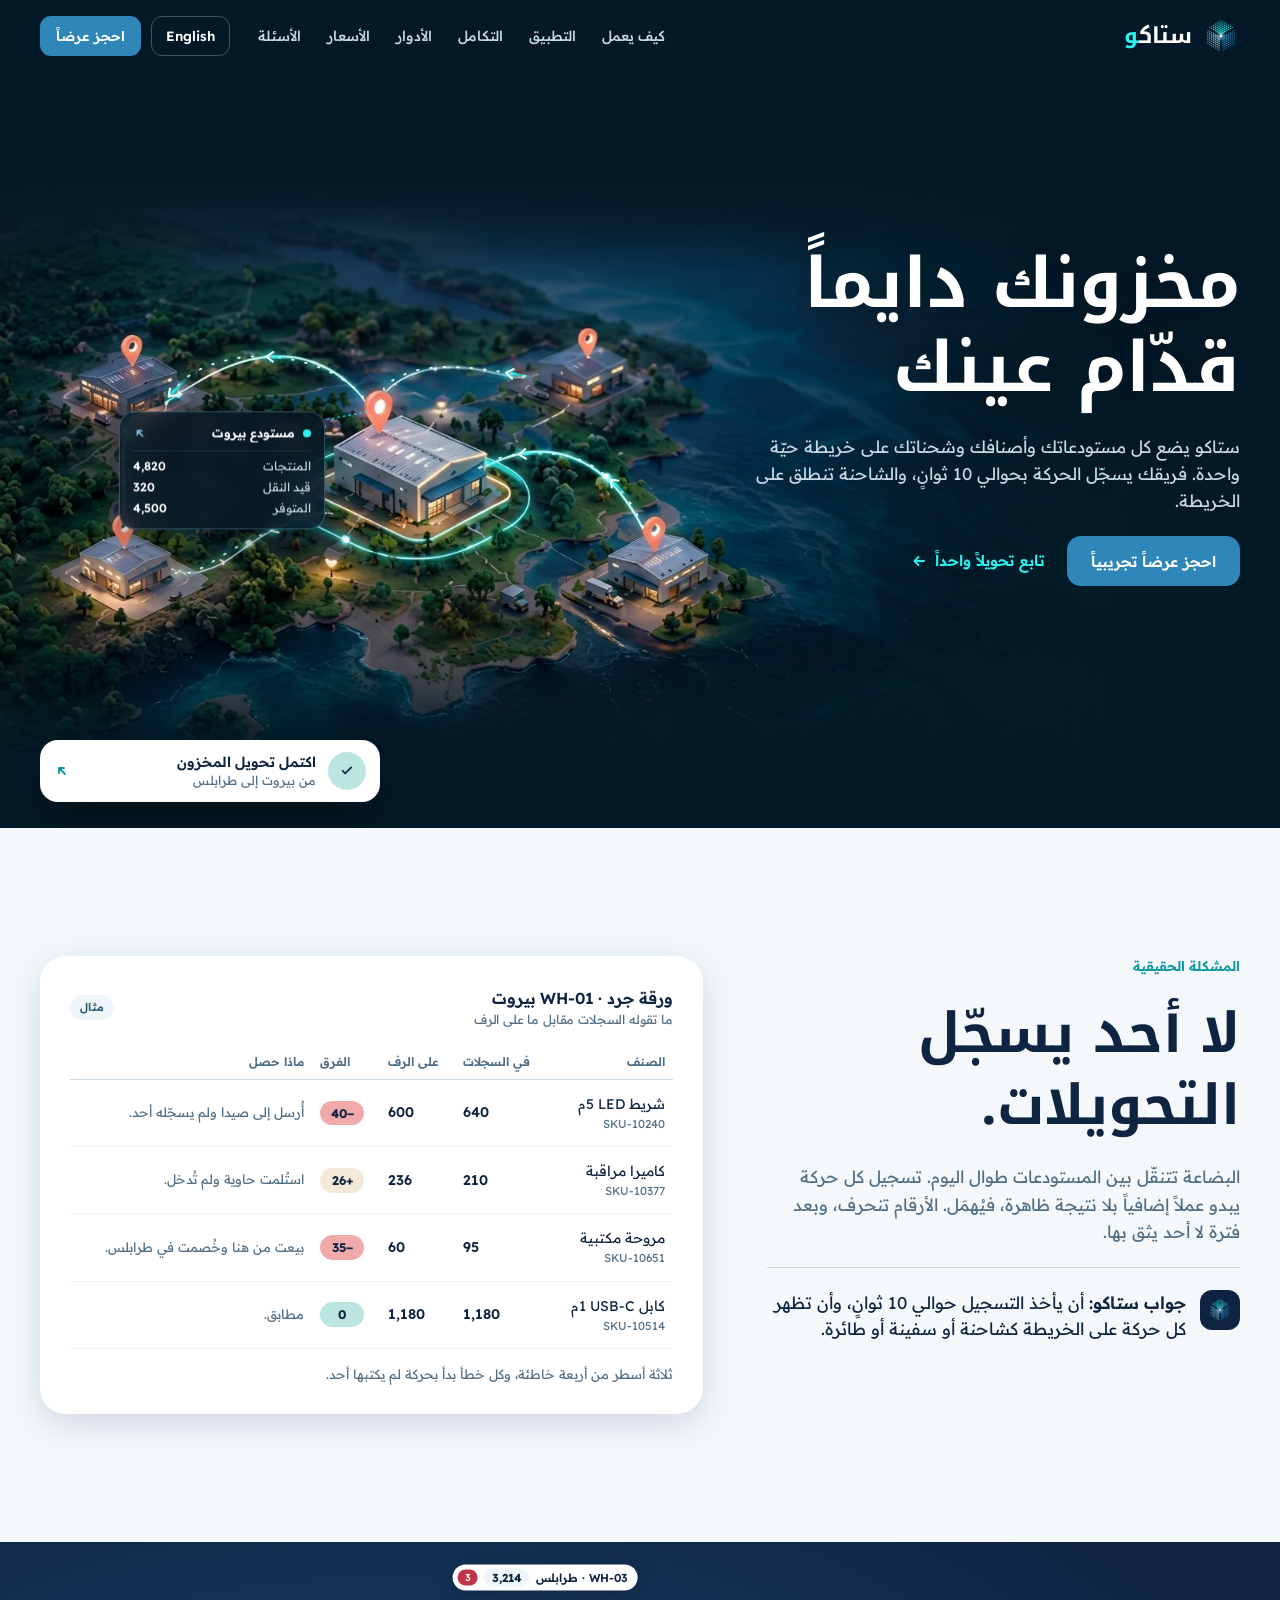
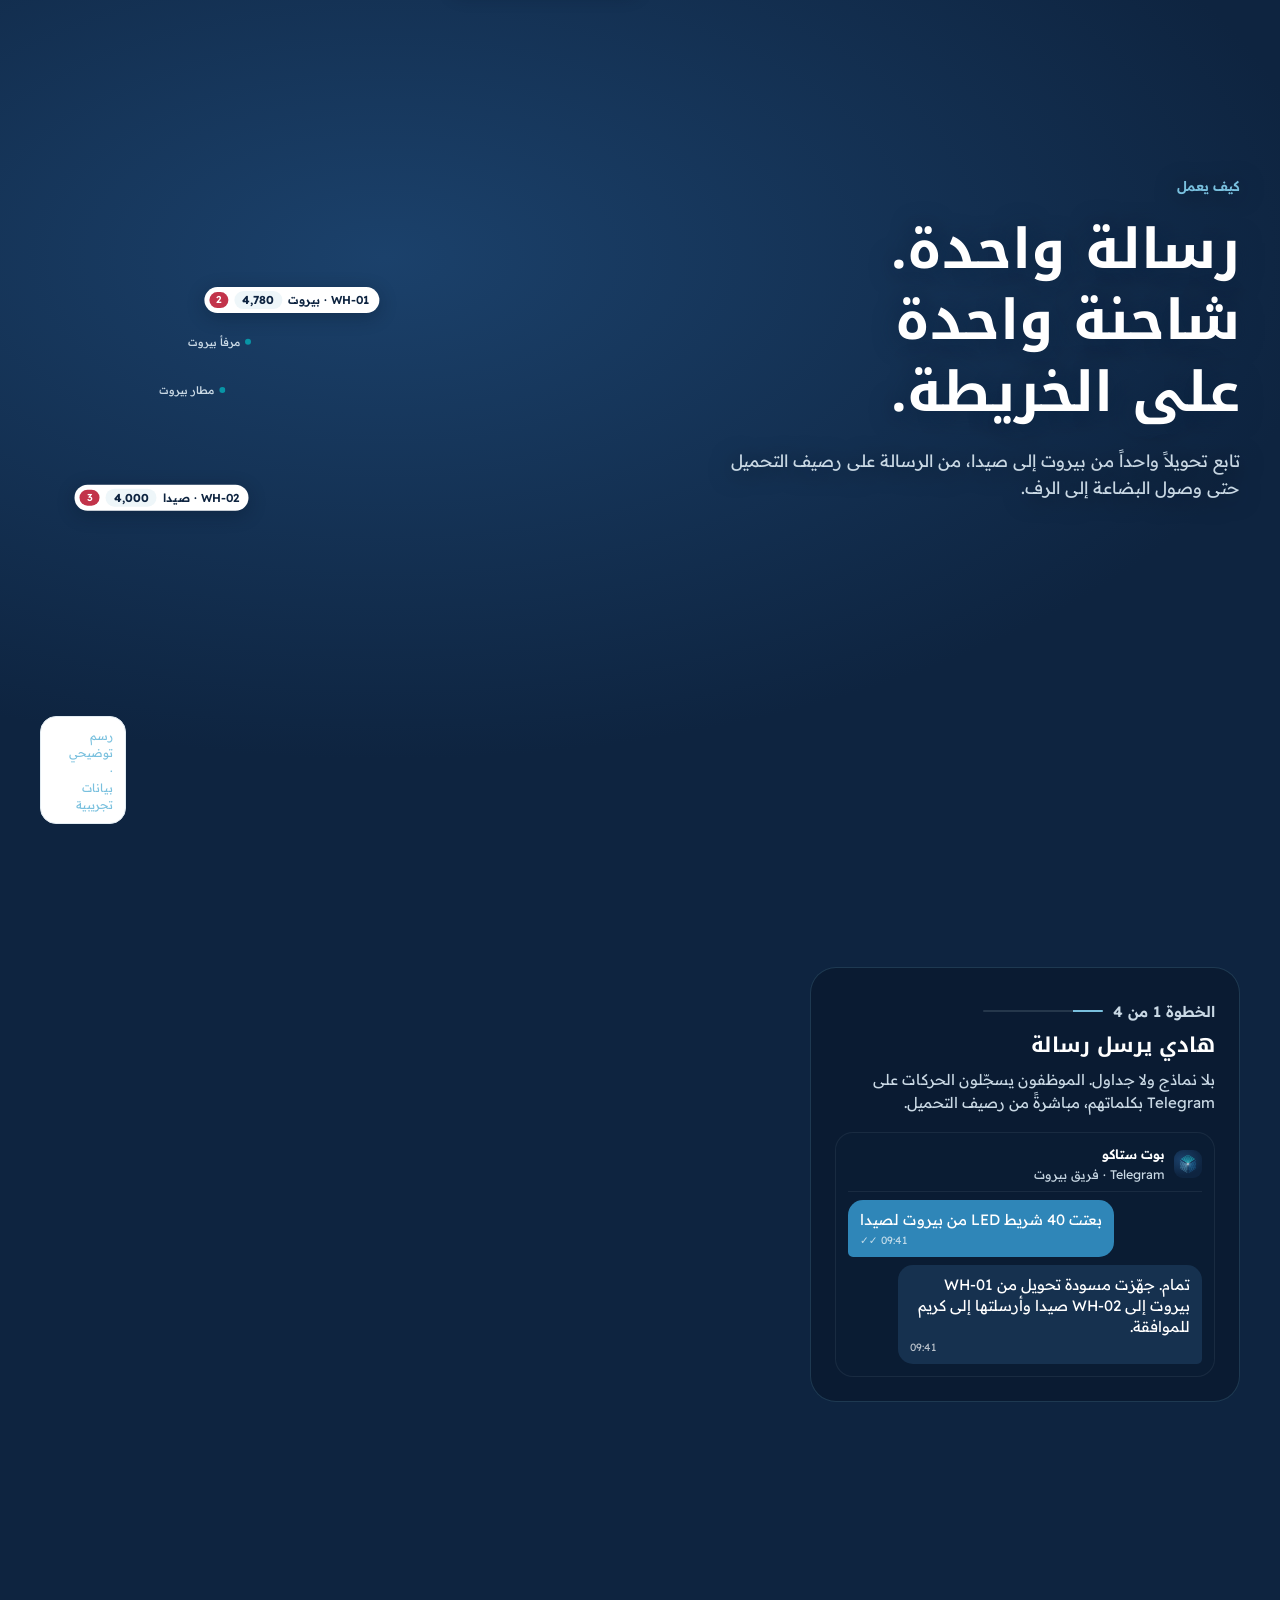
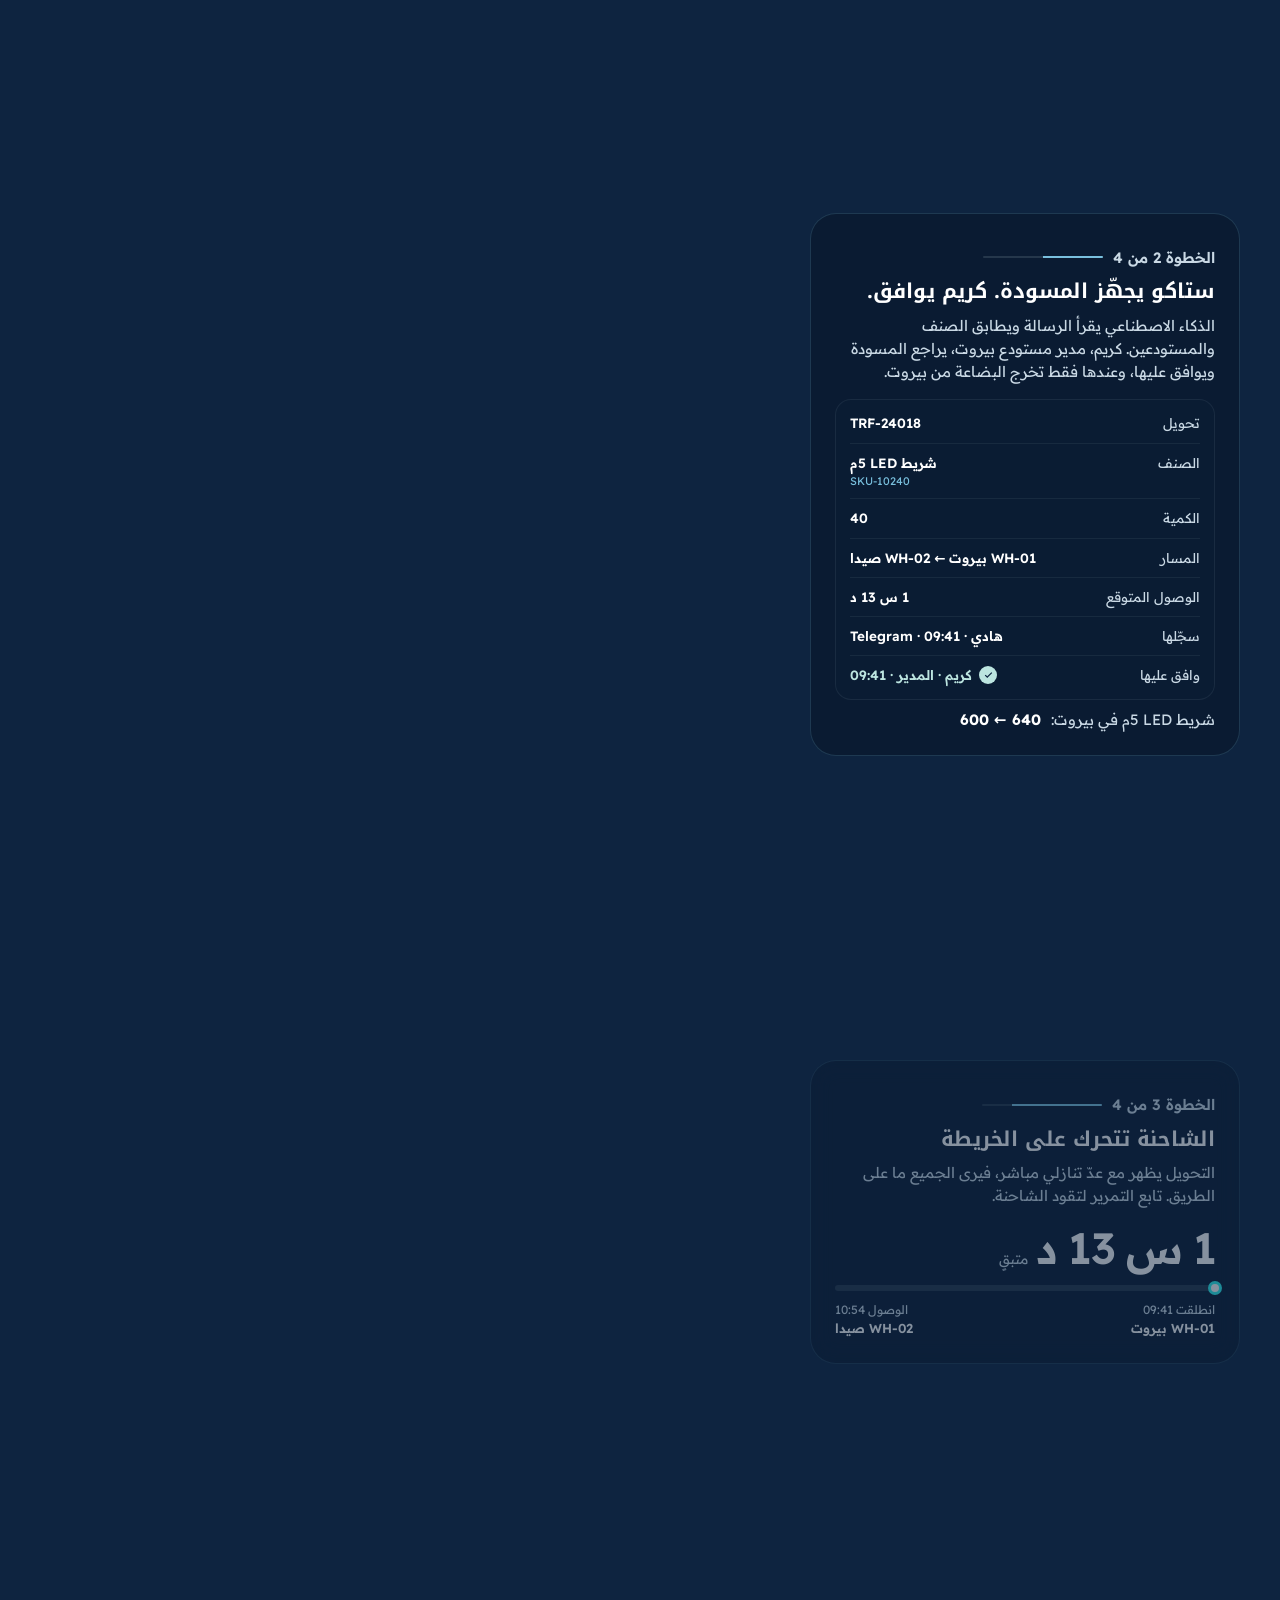
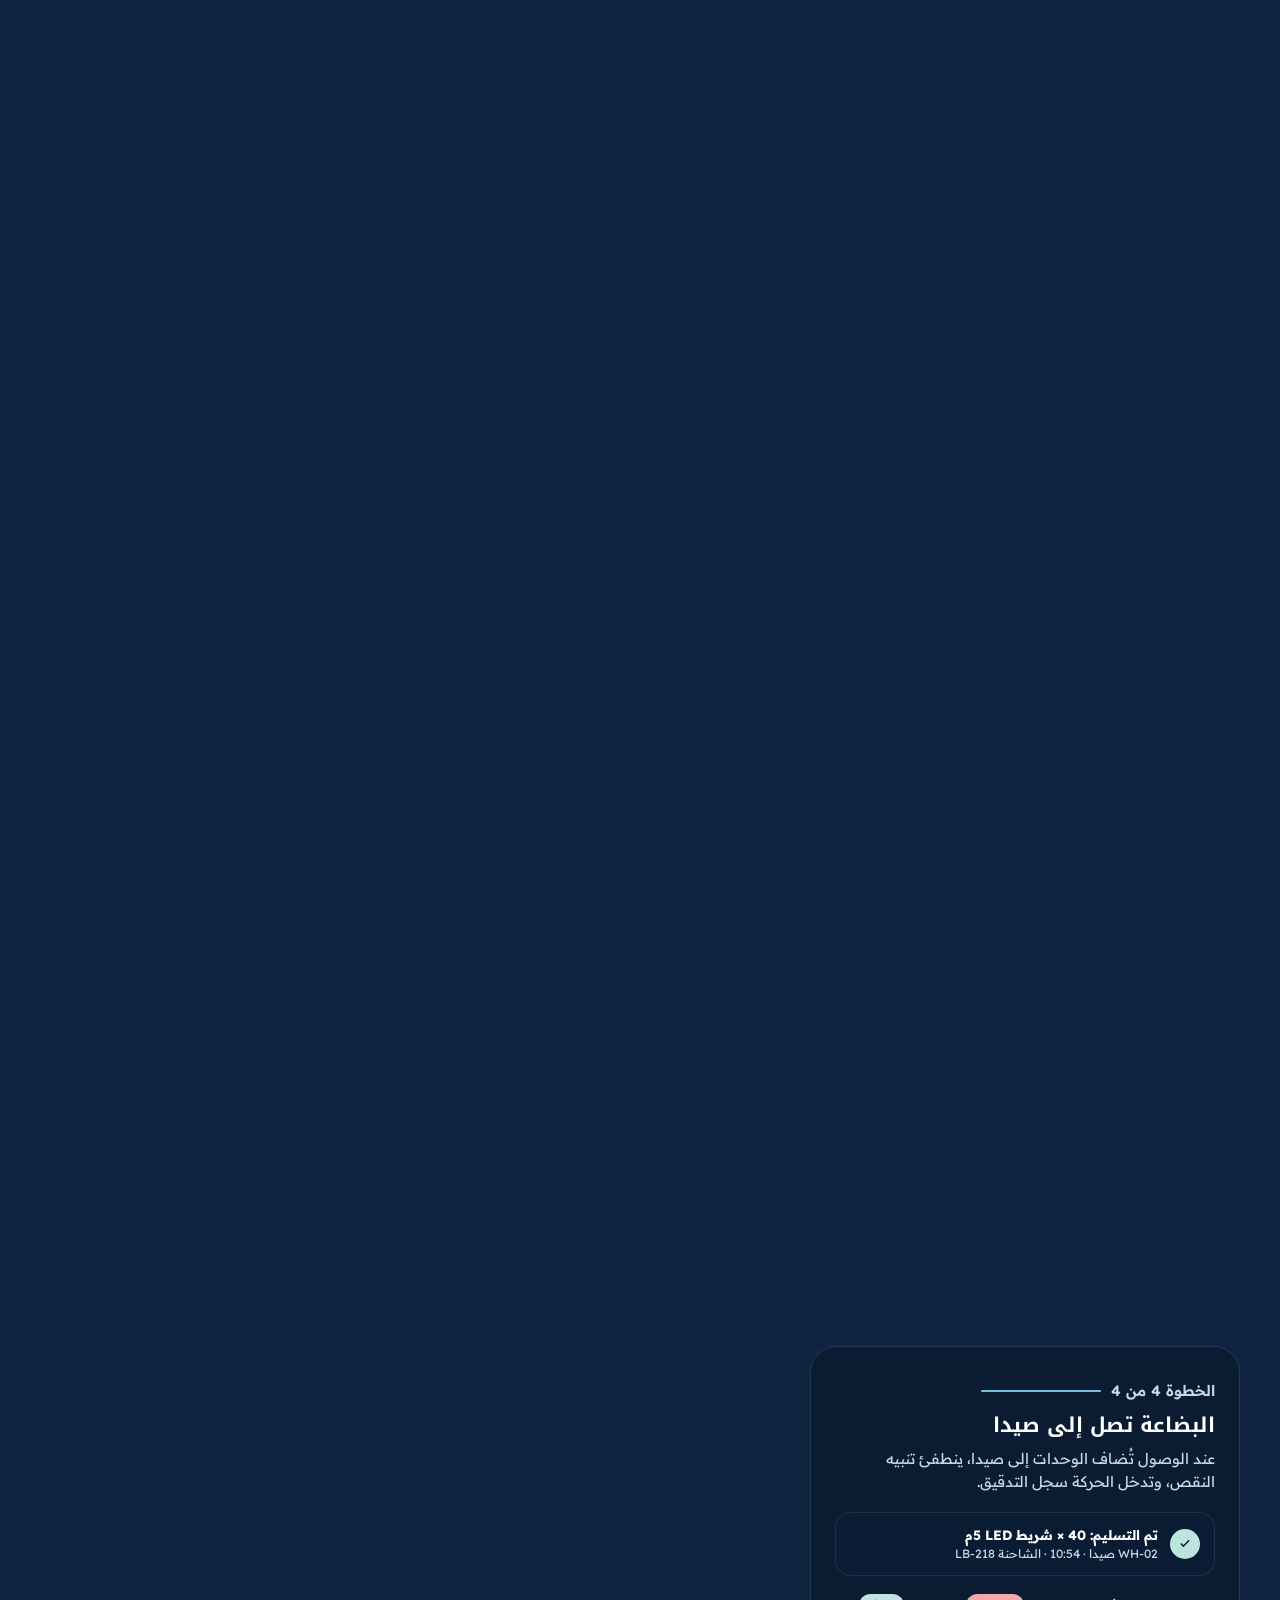
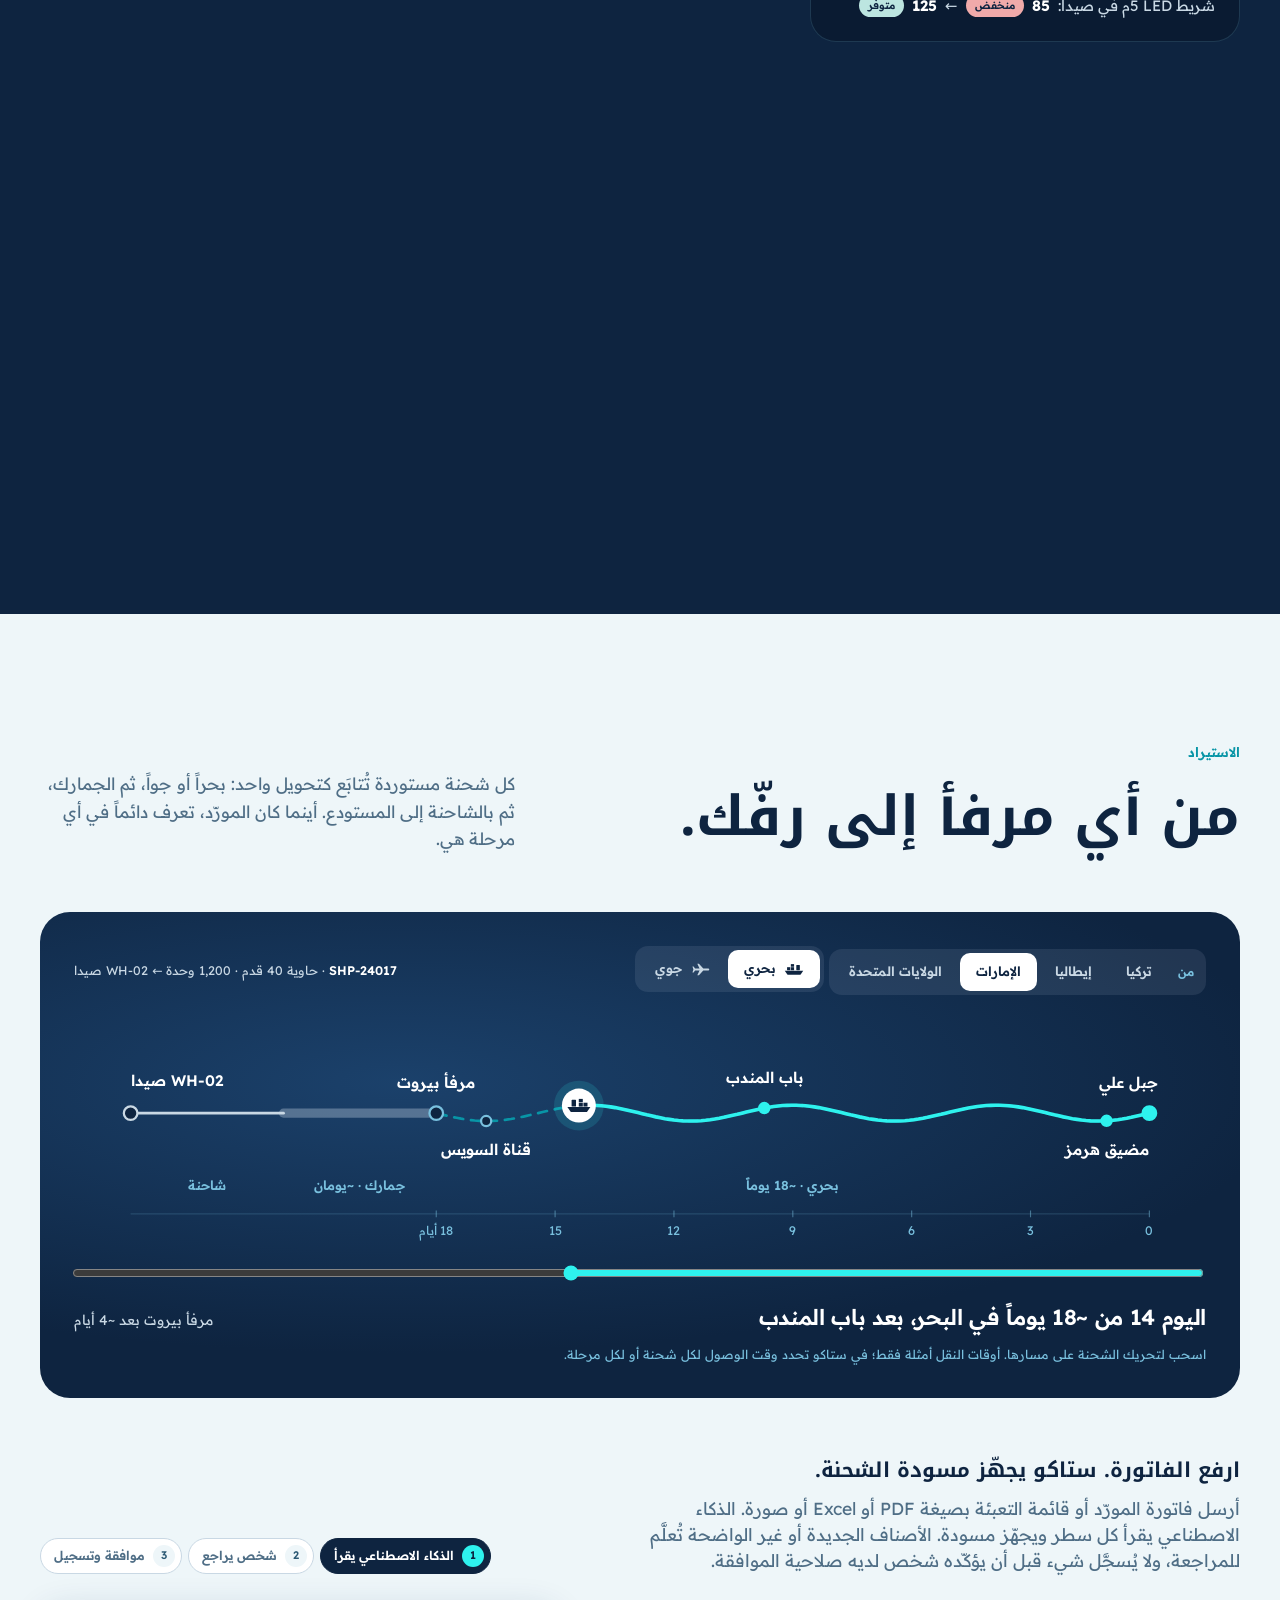
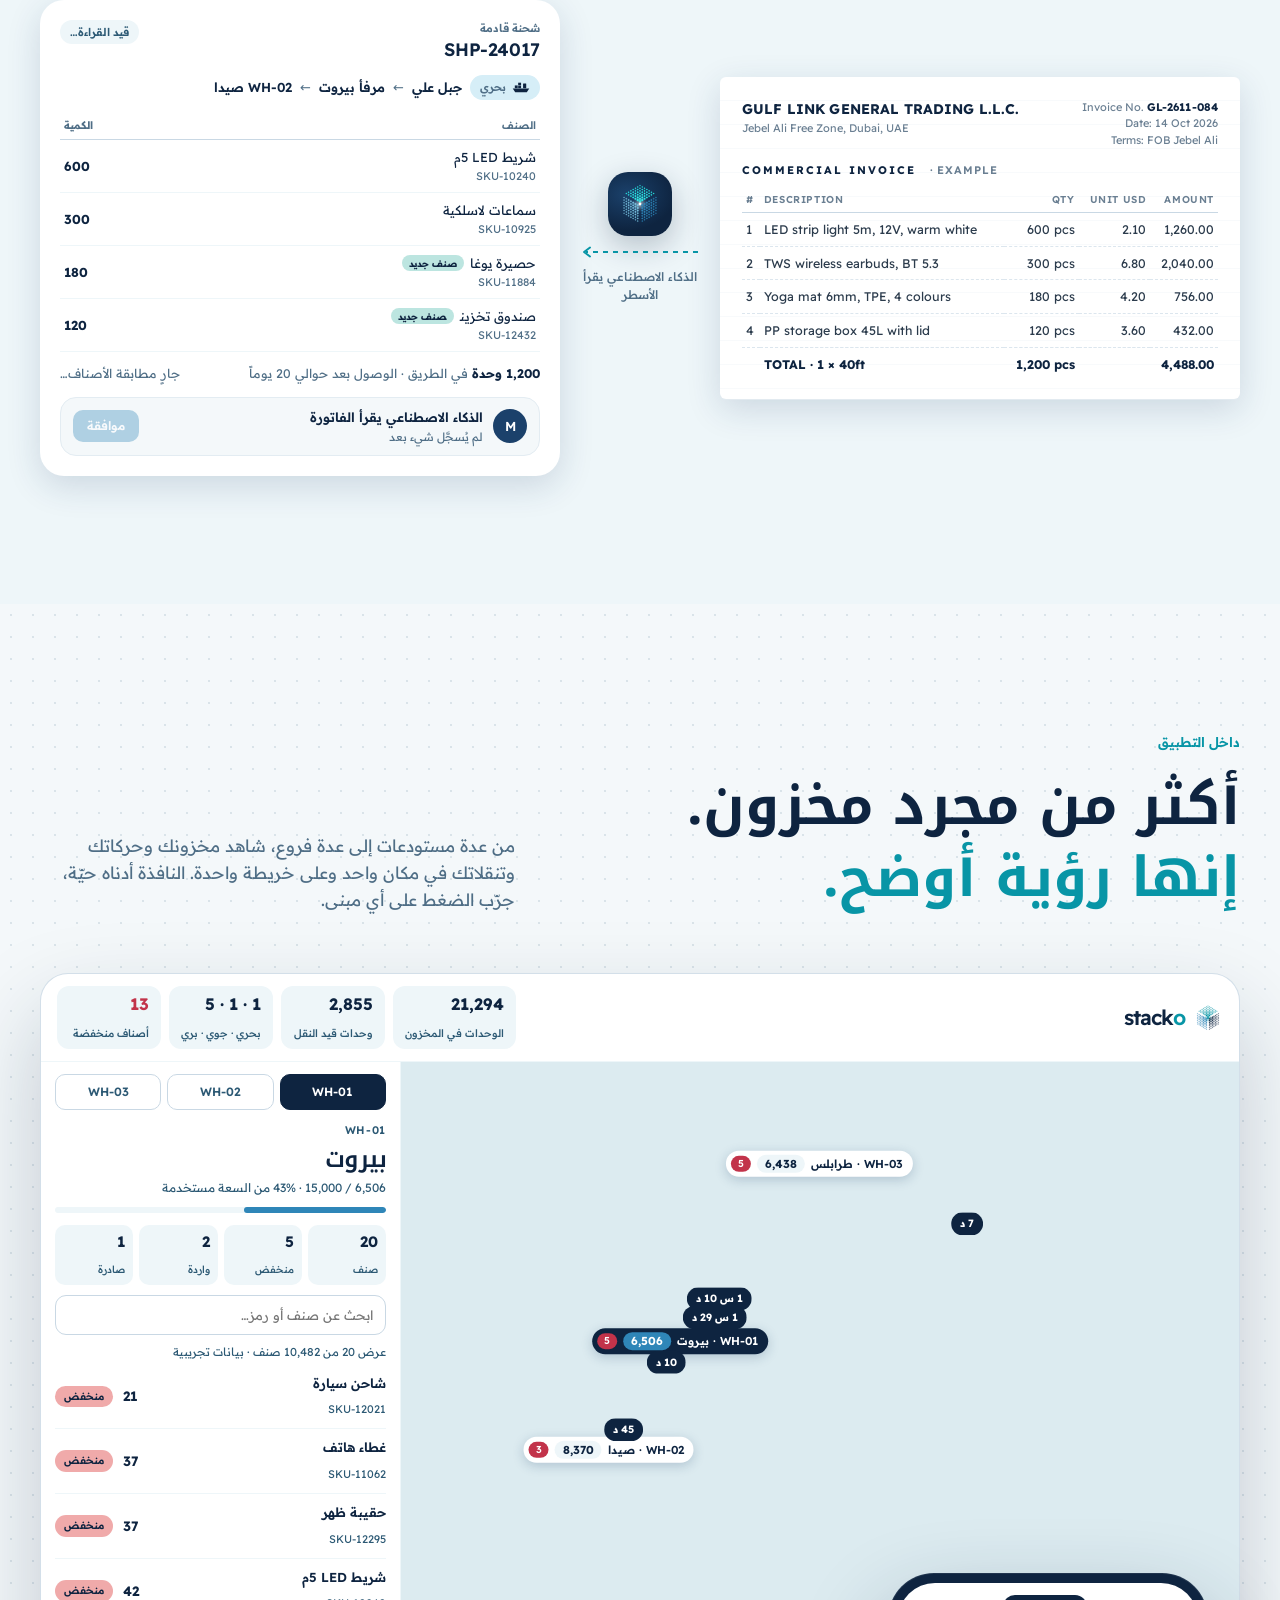
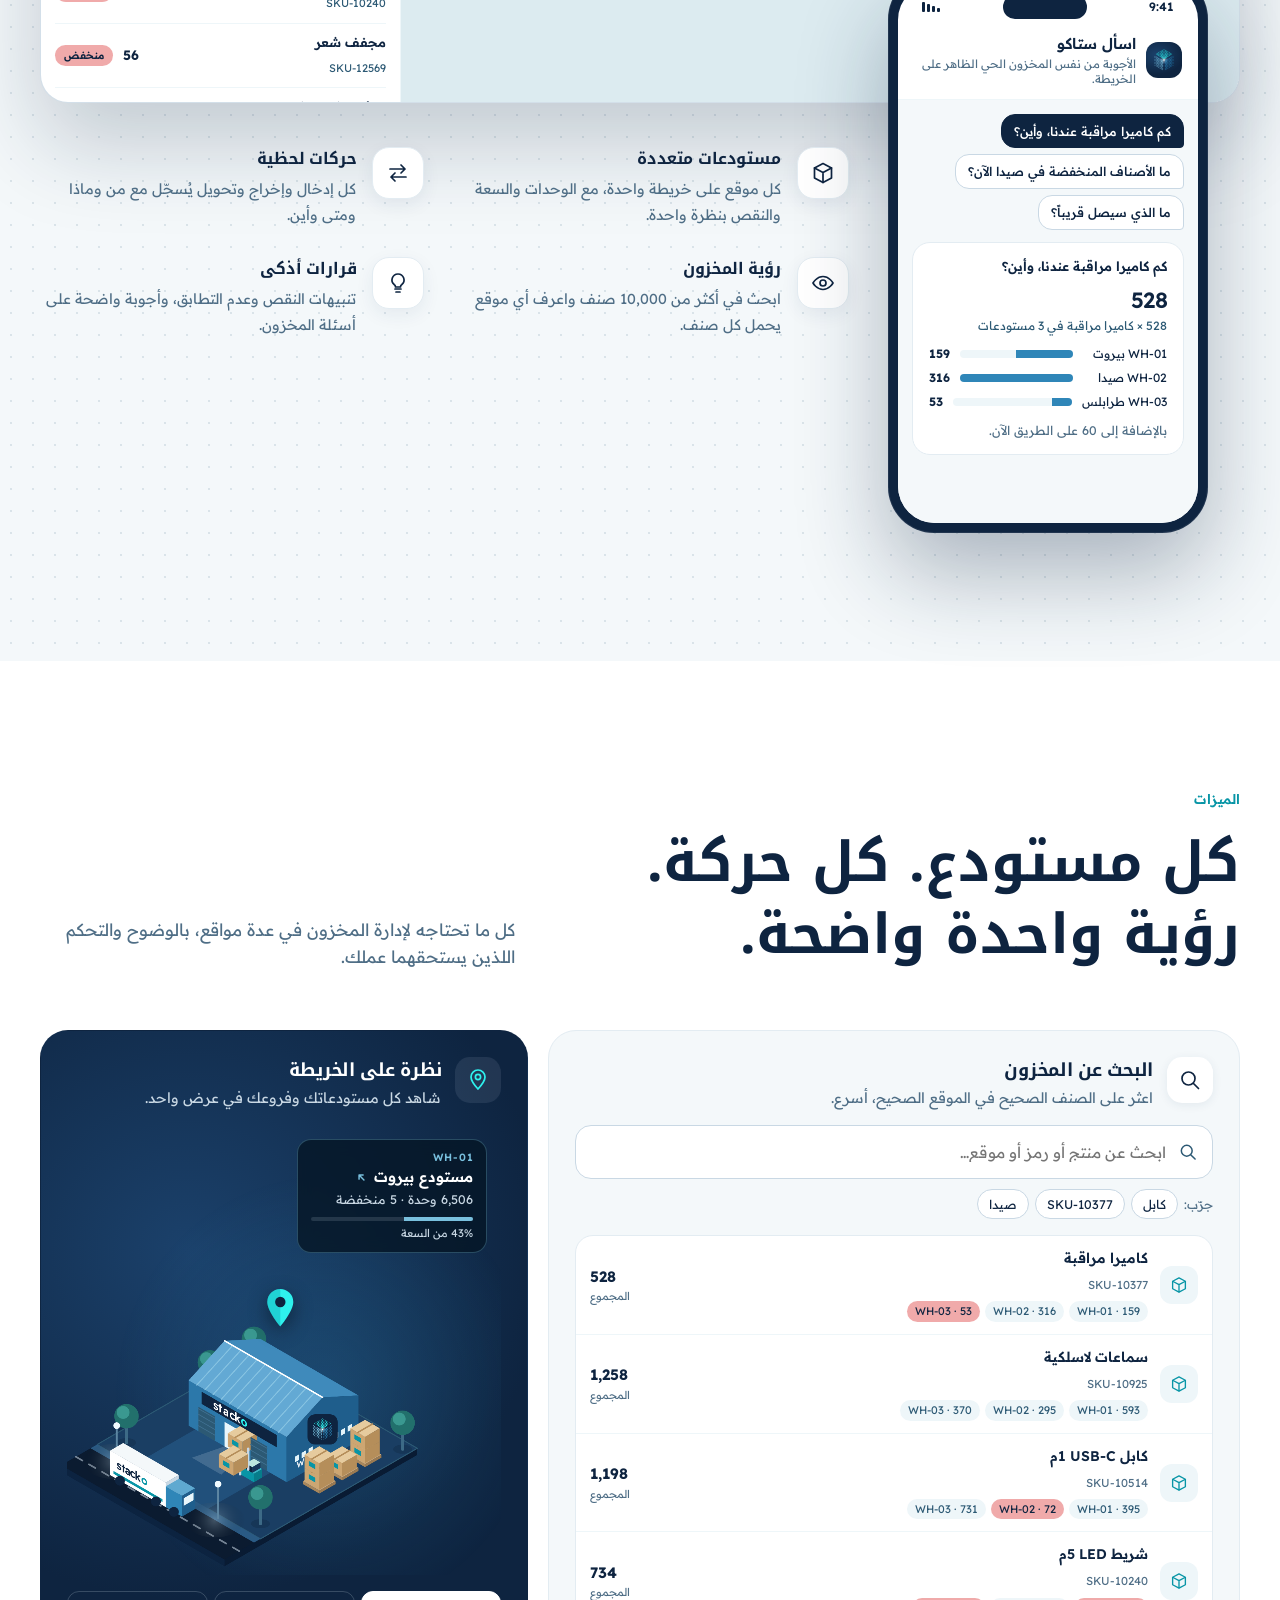
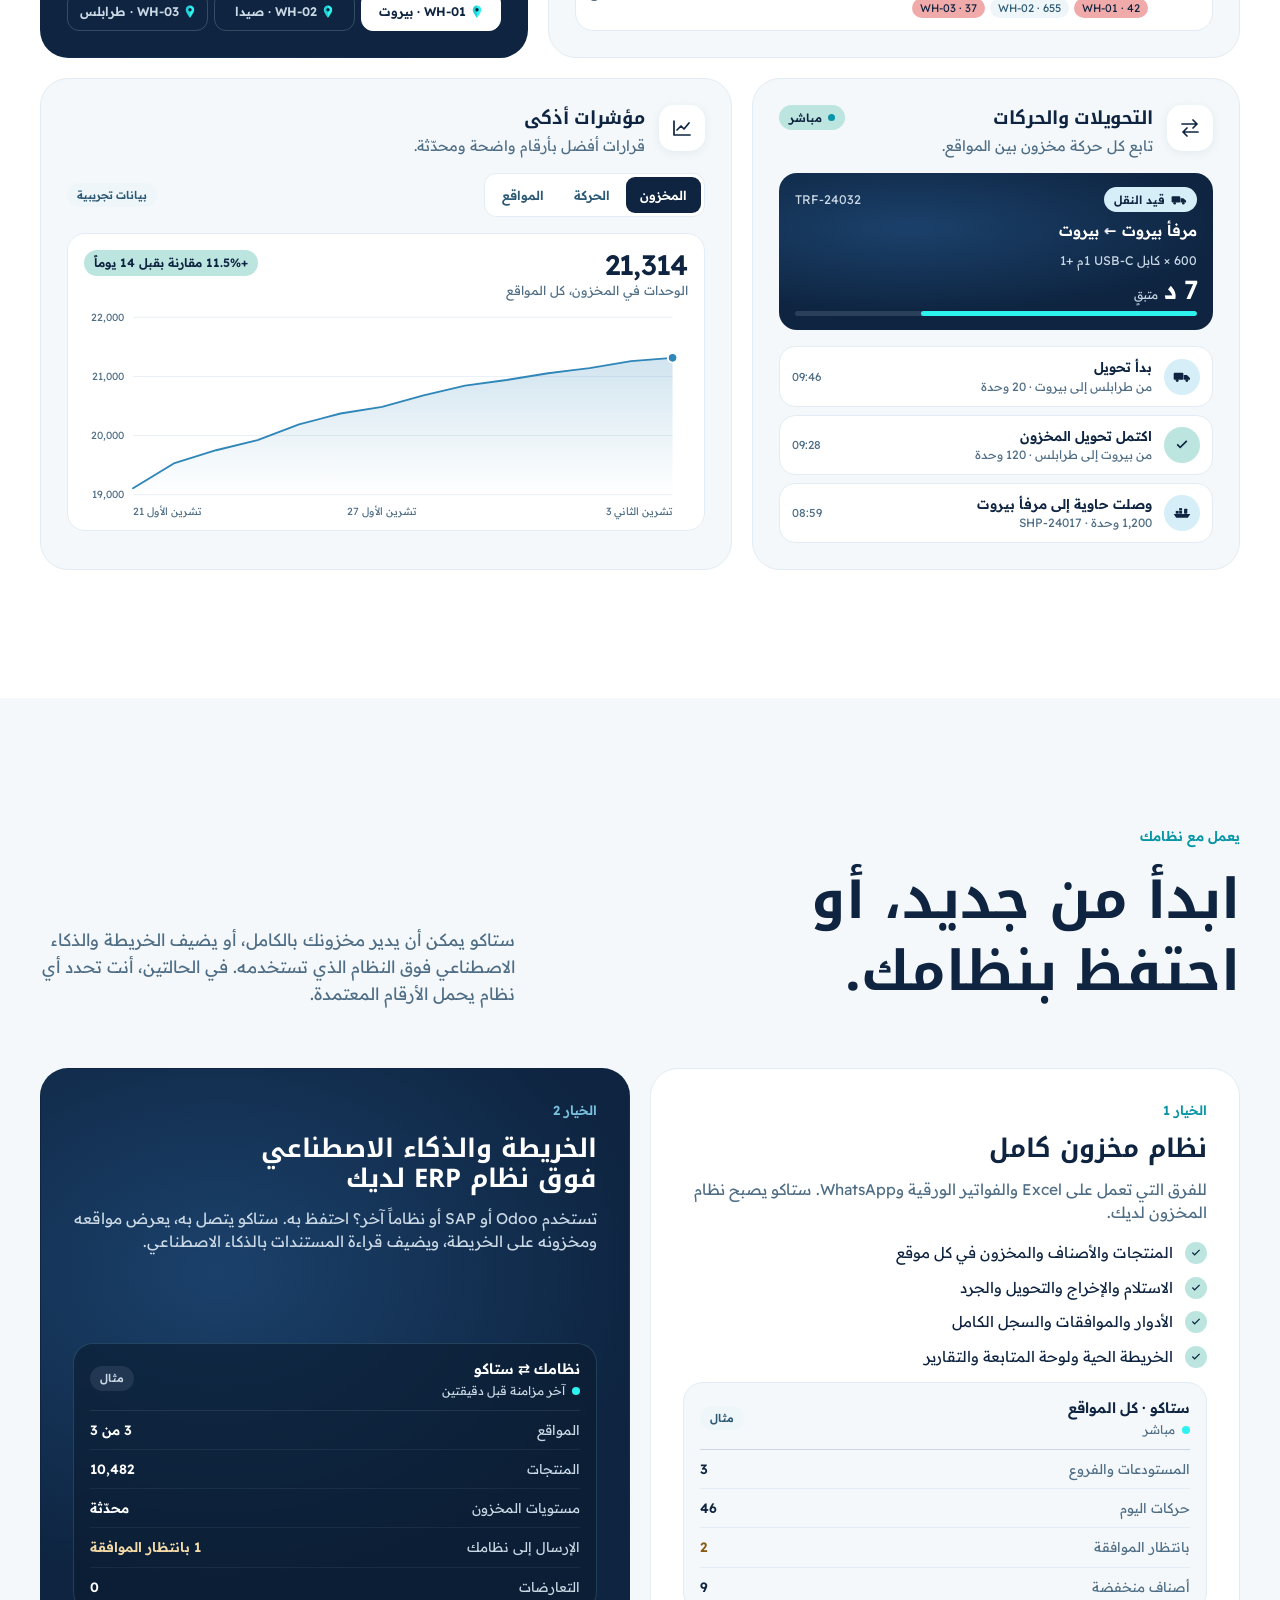
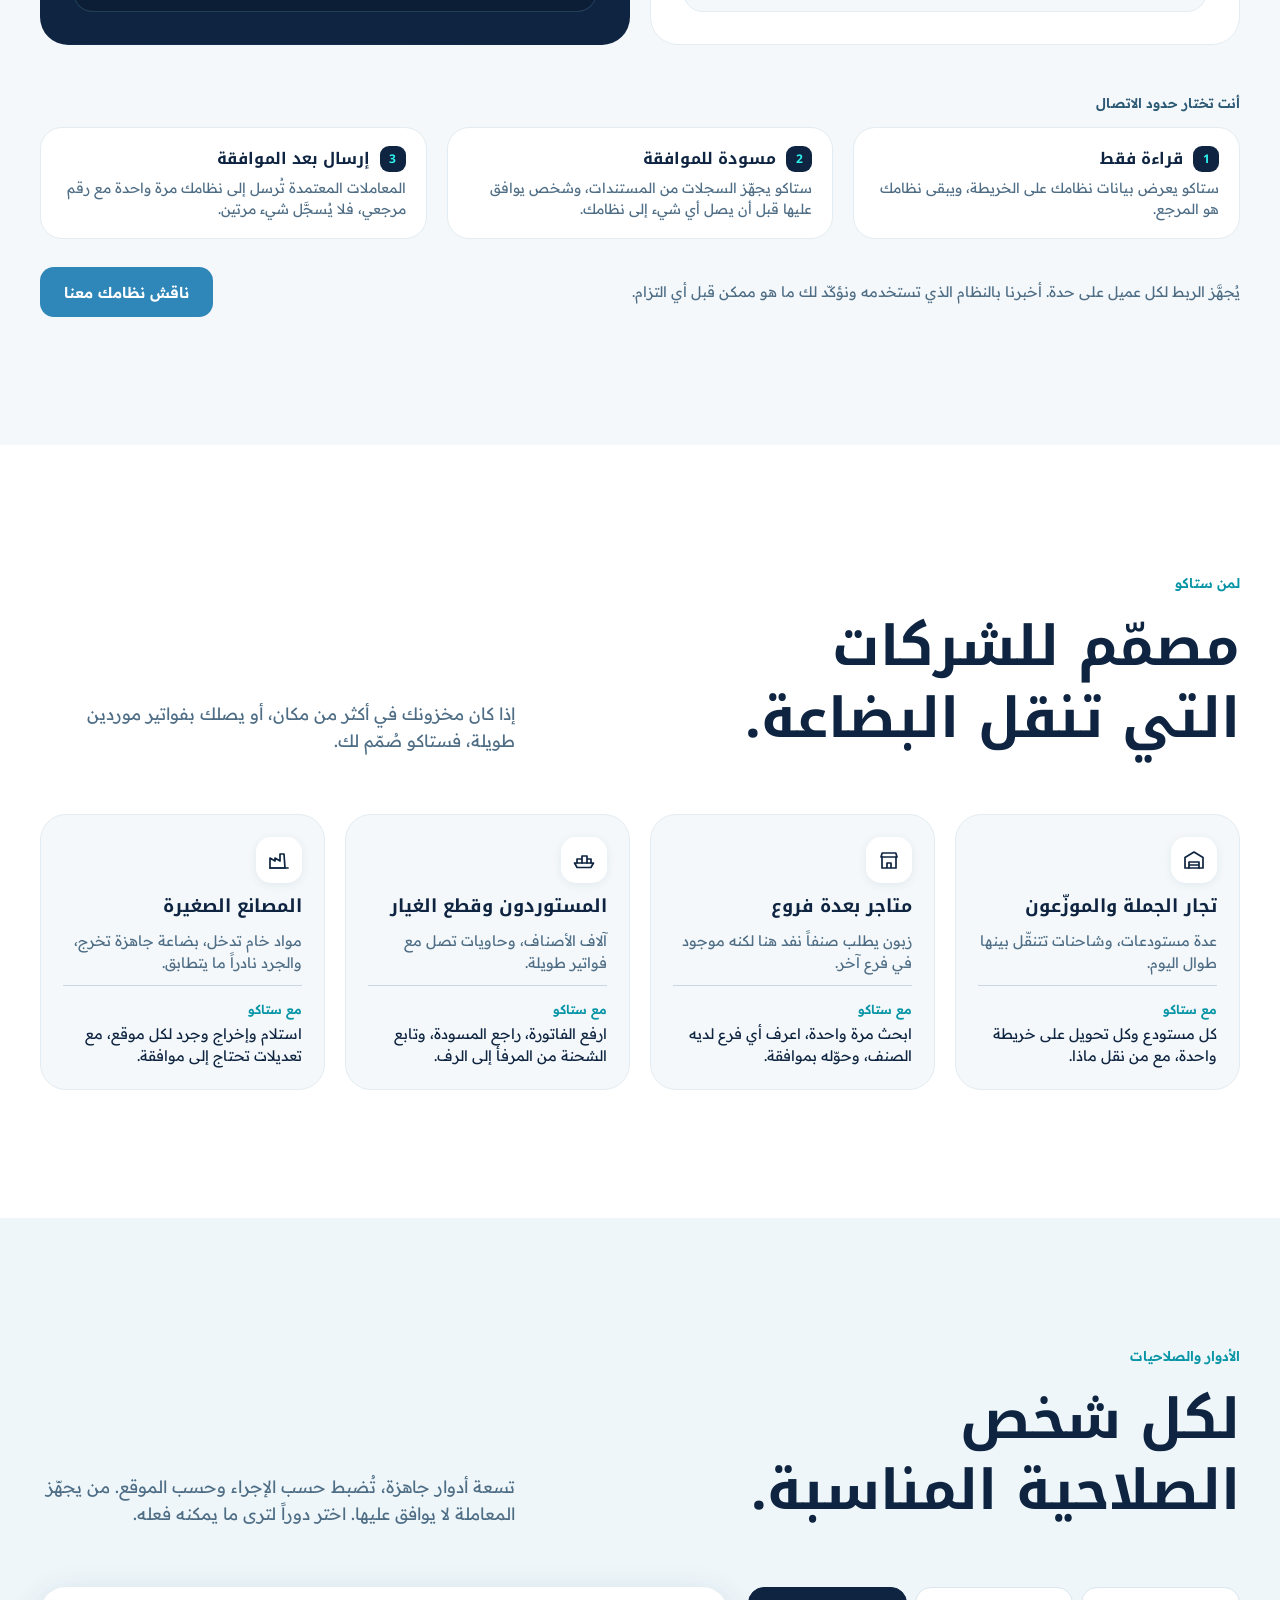
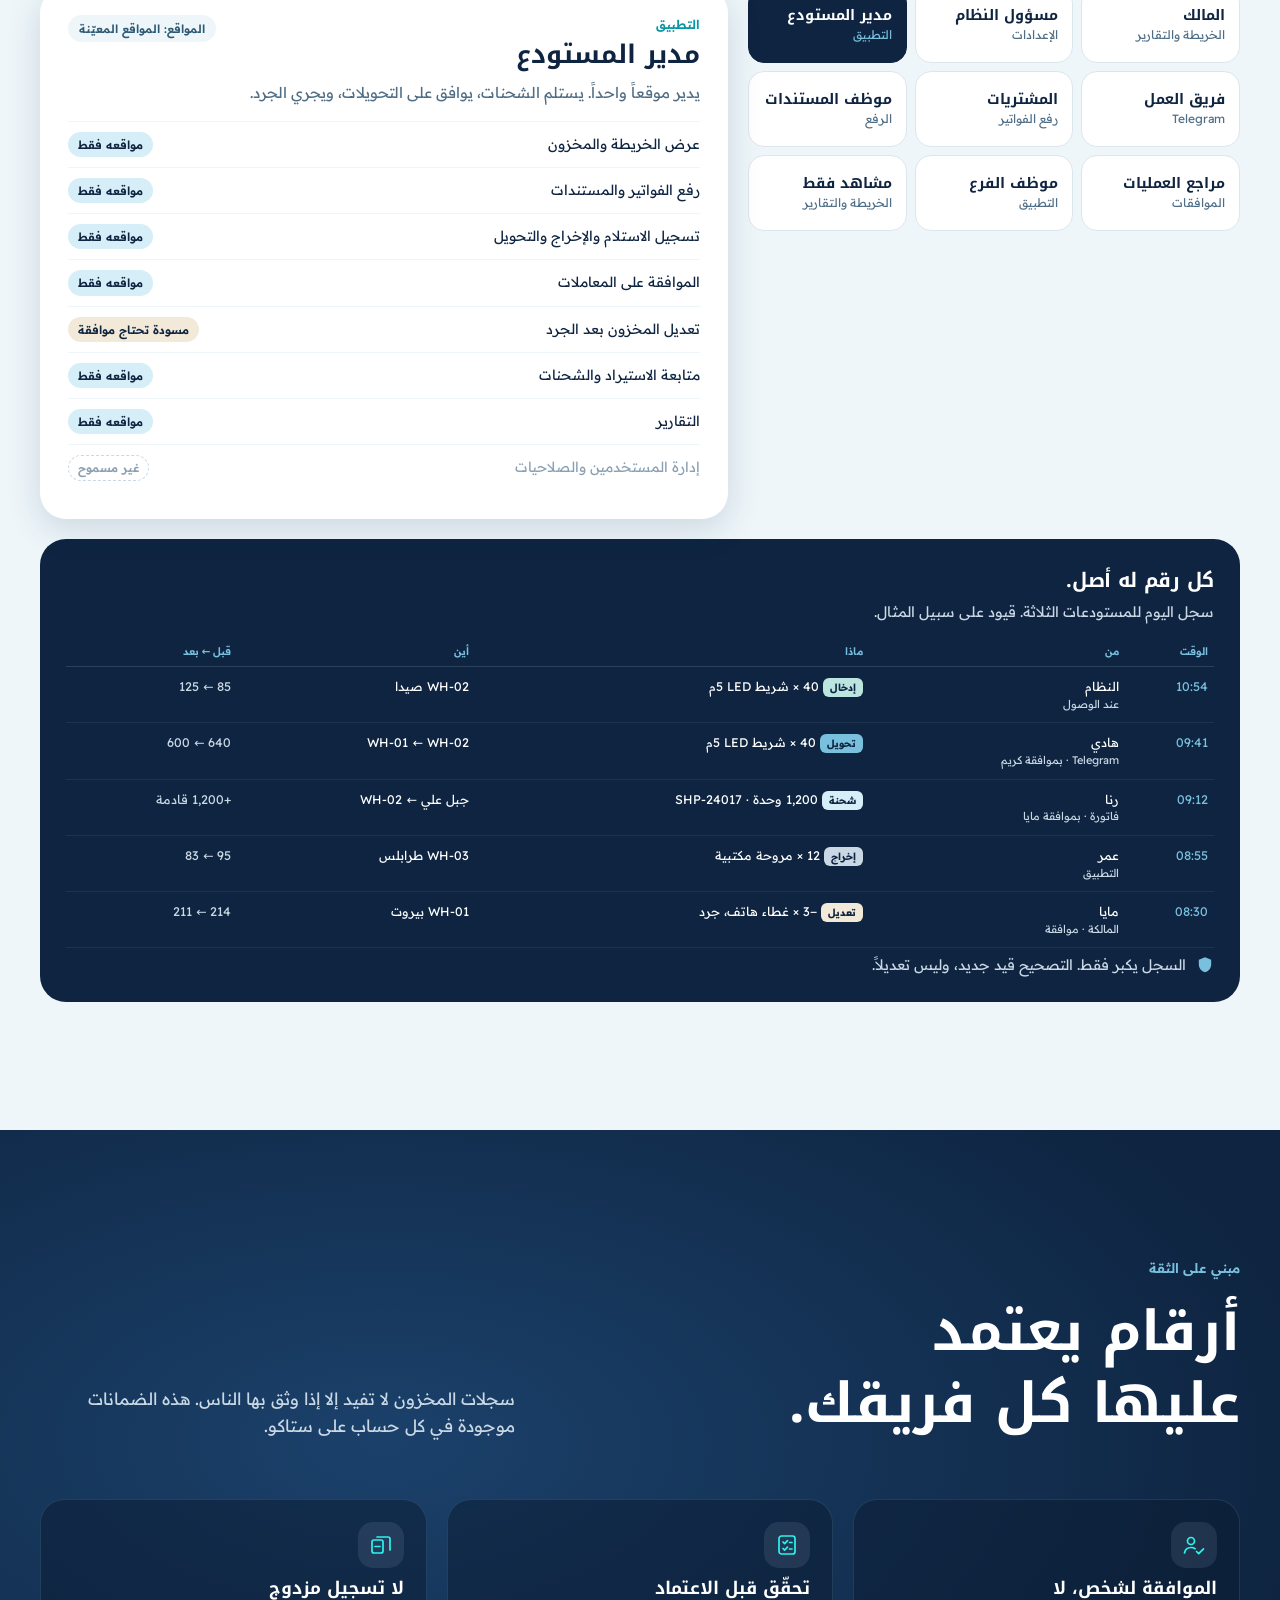
==== commit e92b4d0a: "Merge branch 'main' of https://github.com/nabihzanaty/stacko-website" ====
--- a/ar/index.html
+++ b/ar/index.html
@@ -699,7 +699,7 @@
           <label class="f" id="fwName"><span data-i="fmName">الاسم الكامل</span><input id="fName" name="name" autocomplete="name" required aria-describedby="eName"><small class="err" id="eName" data-i="fmErrName">يرجى إدخال اسمك.</small></label>
           <label class="f"><span data-i="fmCompany">الشركة <em>(اختياري)</em></span><input id="fCompany" name="company" autocomplete="organization"></label>
           <label class="f" id="fwPhone"><span data-i="fmPhone">الهاتف أو WhatsApp</span><input id="fPhone" name="phone" type="tel" autocomplete="tel" inputmode="tel" required aria-describedby="ePhone"><small class="err" id="ePhone" data-i="fmErrPhone">يرجى إدخال رقم هاتف أو WhatsApp.</small></label>
-          <label class="f"><span data-i="fmEmail">البريد الإلكتروني <em>(اختياري)</em></span><input id="fEmail" name="email" type="email" autocomplete="email"></label>
+          <label class="f"><span data-i="fmEmail">البريد الإلكتروني <em>(لتصلك رسالة التأكيد ورابط العرض)</em></span><input id="fEmail" name="email" type="email" autocomplete="email"></label>
           <fieldset class="f full"><legend data-i="fmWh">كم مستودعاً أو فرعاً لديك؟</legend>
             <div class="chipset">
               <label><input type="radio" name="wh" id="wh1" value="1"><span>1</span></label>
@@ -718,12 +718,13 @@
           <label class="hp" aria-hidden="true">Website<input id="fWebsite" name="website" tabindex="-1" autocomplete="off"></label>
           <label class="f full"><span data-i="fmMsg">ماذا تستورد، ومن أين؟ <em>(اختياري)</em></span><textarea id="fMsg" name="message" rows="3"></textarea></label>
         </div>
-        <div class="f-actions"><button class="btn btn-primary" type="submit" data-i="fmSend">اطلب عرضاً تجريبياً</button><p class="fnote" data-i="fmNote">يُفتح طلبك في WhatsApp جاهزاً للإرسال إلى فريقنا.</p></div>
+        <div class="f-actions"><button class="btn btn-primary" type="submit" data-i="fmSend">اطلب عرضاً تجريبياً</button><p class="fnote" data-i="fmNote">تم حفظ طلبك لدى فريقنا. يمكنك أيضاً إرساله عبر WhatsApp للحصول على ردّ أسرع.</p></div>
       </div>
       <div class="fok" id="fOk" hidden tabindex="-1">
         <span class="ck"><svg><use href="#i-check"/></svg></span>
-        <h3 data-i="fmOkT">طلبك جاهز</h3>
-        <p class="sub" data-i="fmOkP">أرسله عبر WhatsApp ليصل مباشرةً إلى فريقنا. هذا نصّه:</p>
+        <h3 data-i="fmOkT">تم حفظ طلبك</h3>
+        <p class="sub" data-i="fmOkP">سنتواصل معك قريباً. للحصول على ردّ أسرع، أرسله عبر WhatsApp أيضاً. هذا نصّه:</p>
+        <p class="sub fwarn" id="fWarn" role="alert" hidden data-i="fmWarn">تعذّر حفظ طلبك عبر الإنترنت. يرجى إرساله عبر WhatsApp ليصل إلى فريقنا.</p>
         <pre id="fOkMsg"></pre>
         <div class="row2"><a class="btn btn-primary" id="fOkLink" href="https://wa.me/96171313917" target="_blank" rel="noopener"><span data-i="fmOkBtn">أرسل عبر WhatsApp</span><svg class="flip" width="16" height="16"><use href="#i-go"/></svg></a><button class="ghost-dk" type="button" id="fCopy" data-i="fmCopyMsg">انسخ الرسالة</button><button class="linkbtn" type="button" id="fEdit" data-i="fmEdit">عدّل التفاصيل</button></div>
       </div>
--- a/assets/css/style.css
+++ b/assets/css/style.css
@@ -707,6 +707,7 @@
 .f-actions{display:flex;flex-wrap:wrap;align-items:center;gap:12px 18px;margin-top:22px}
 .f-actions .btn{min-width:200px}
 .fnote{font-size:12.5px;color:var(--ink2);max-width:30em}
+.fok .fwarn{background:#FFF4E5;border:1px solid #F2C97D;border-radius:12px;padding:10px 14px;color:#7A4B00}
 .fok{display:flex;flex-direction:column;gap:14px}
 .fok[hidden]{display:none}
 .fok .ck{width:52px;height:52px;border-radius:50%;background:var(--ok);display:grid;place-items:center}
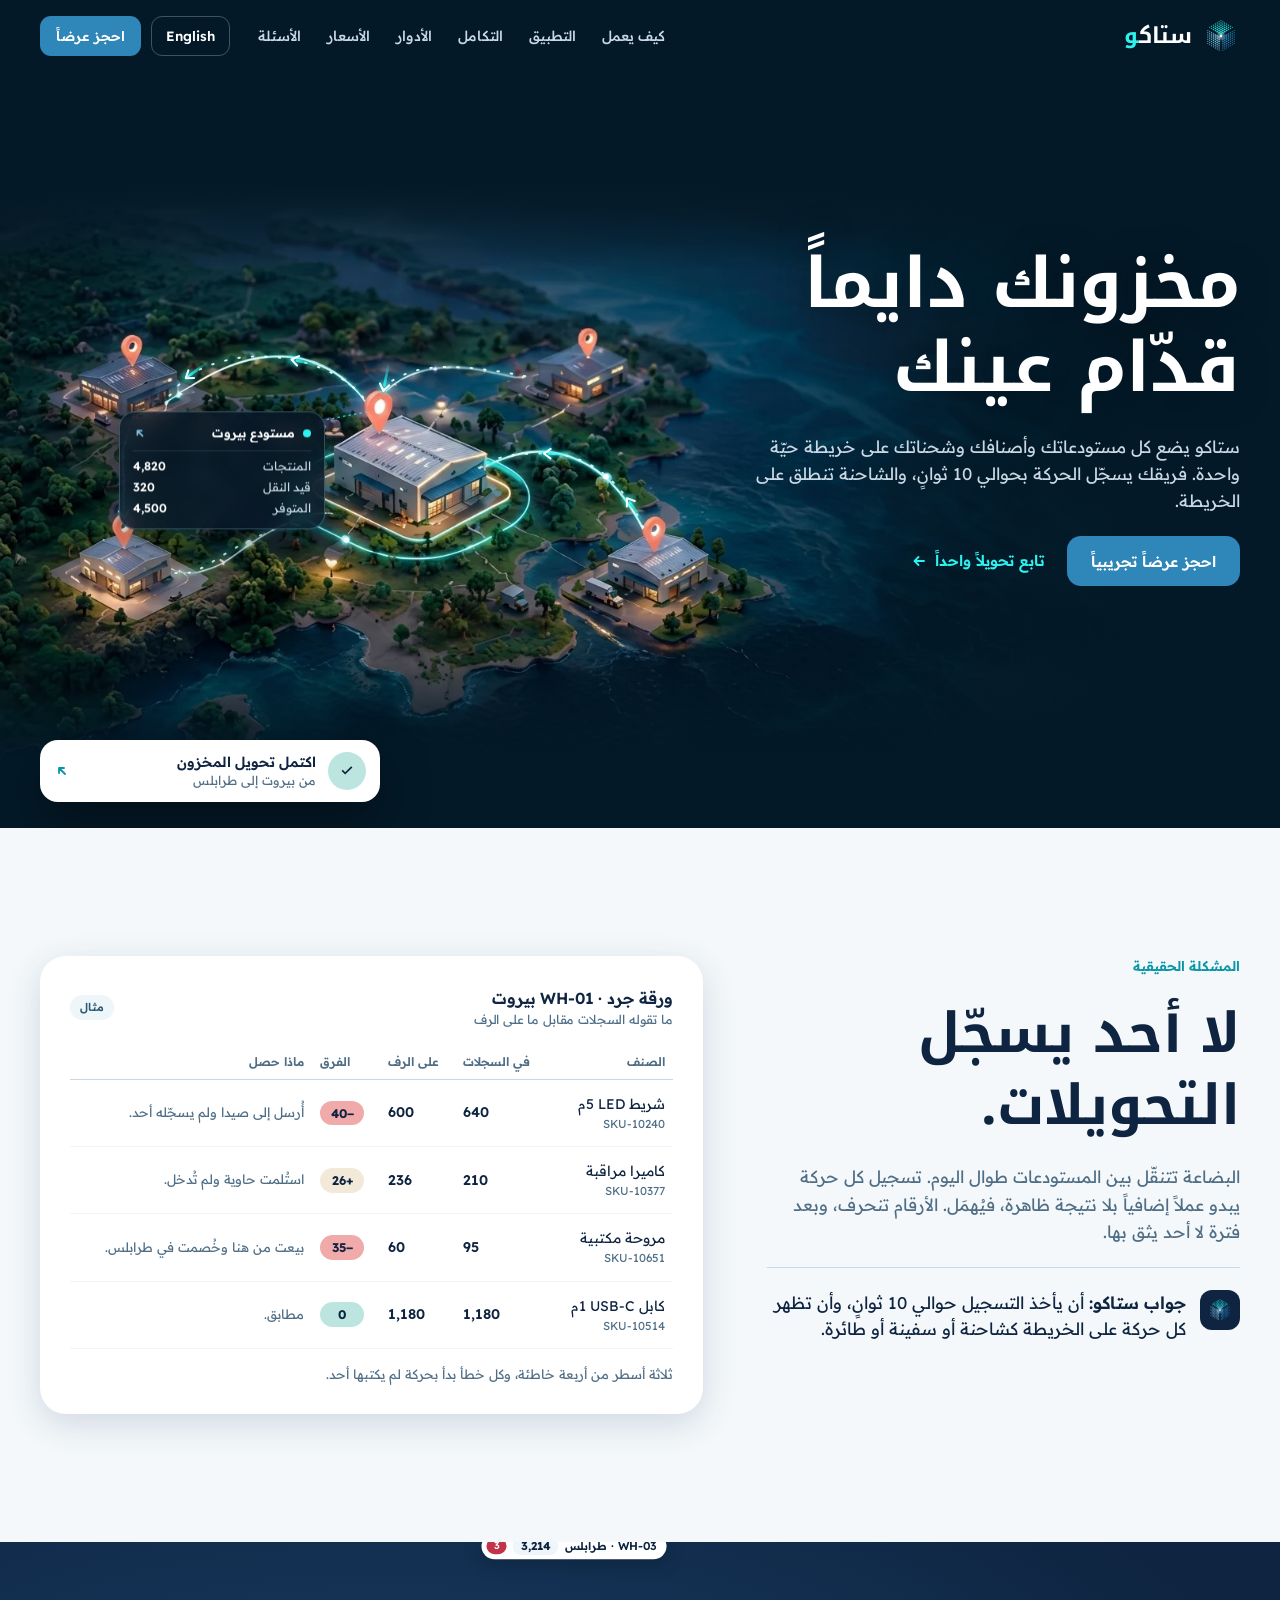
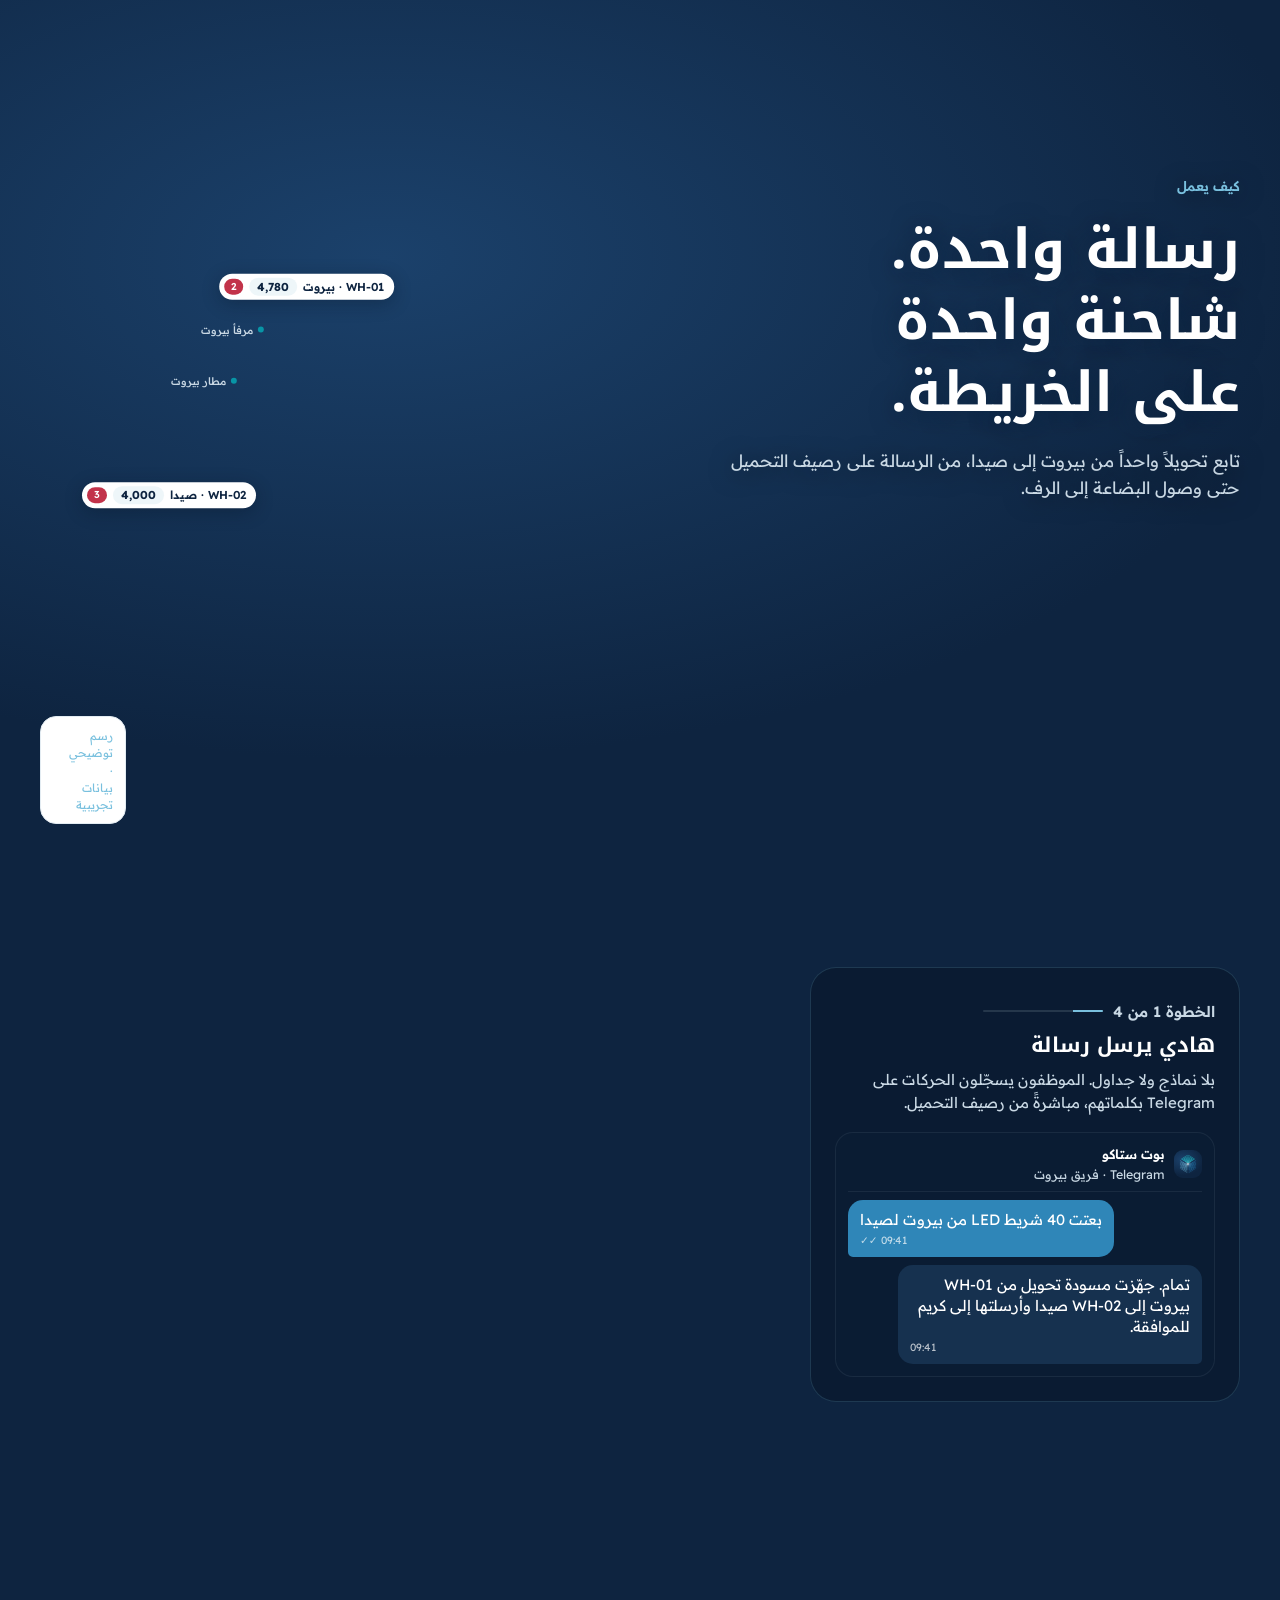
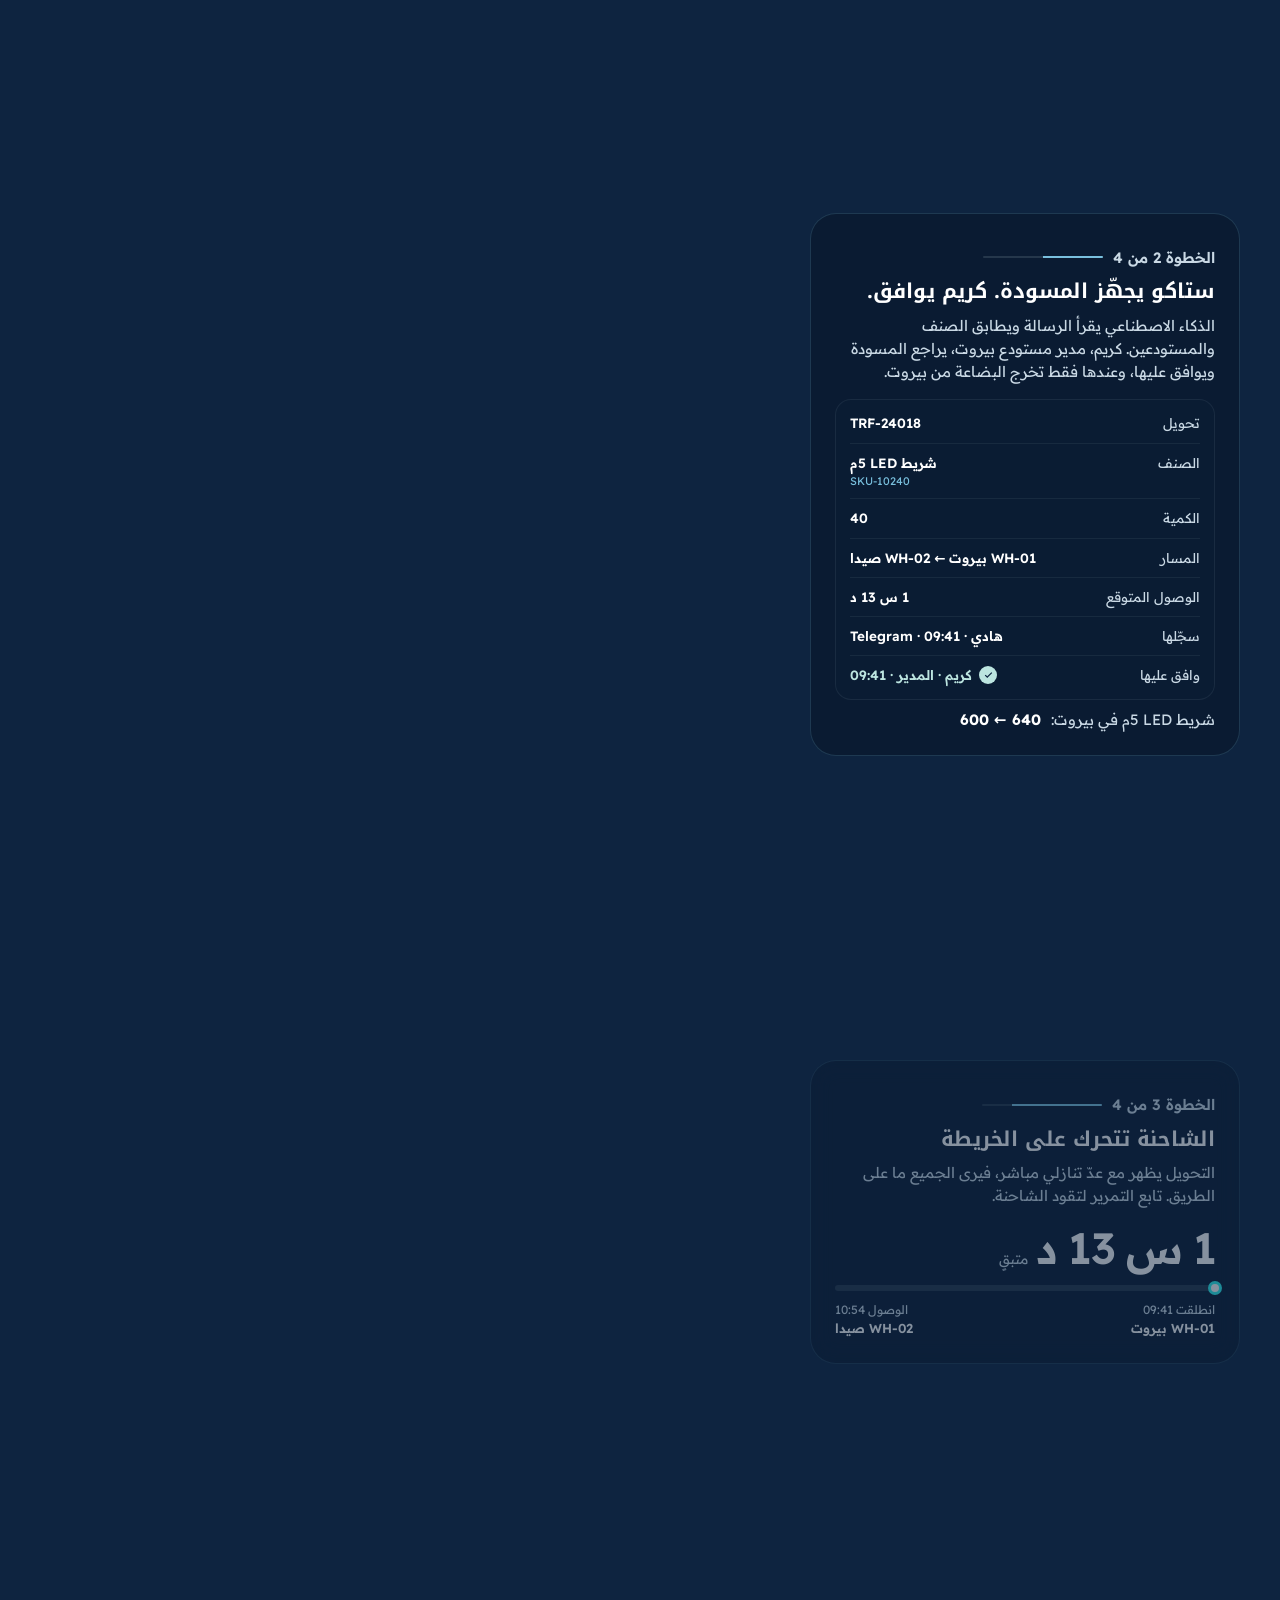
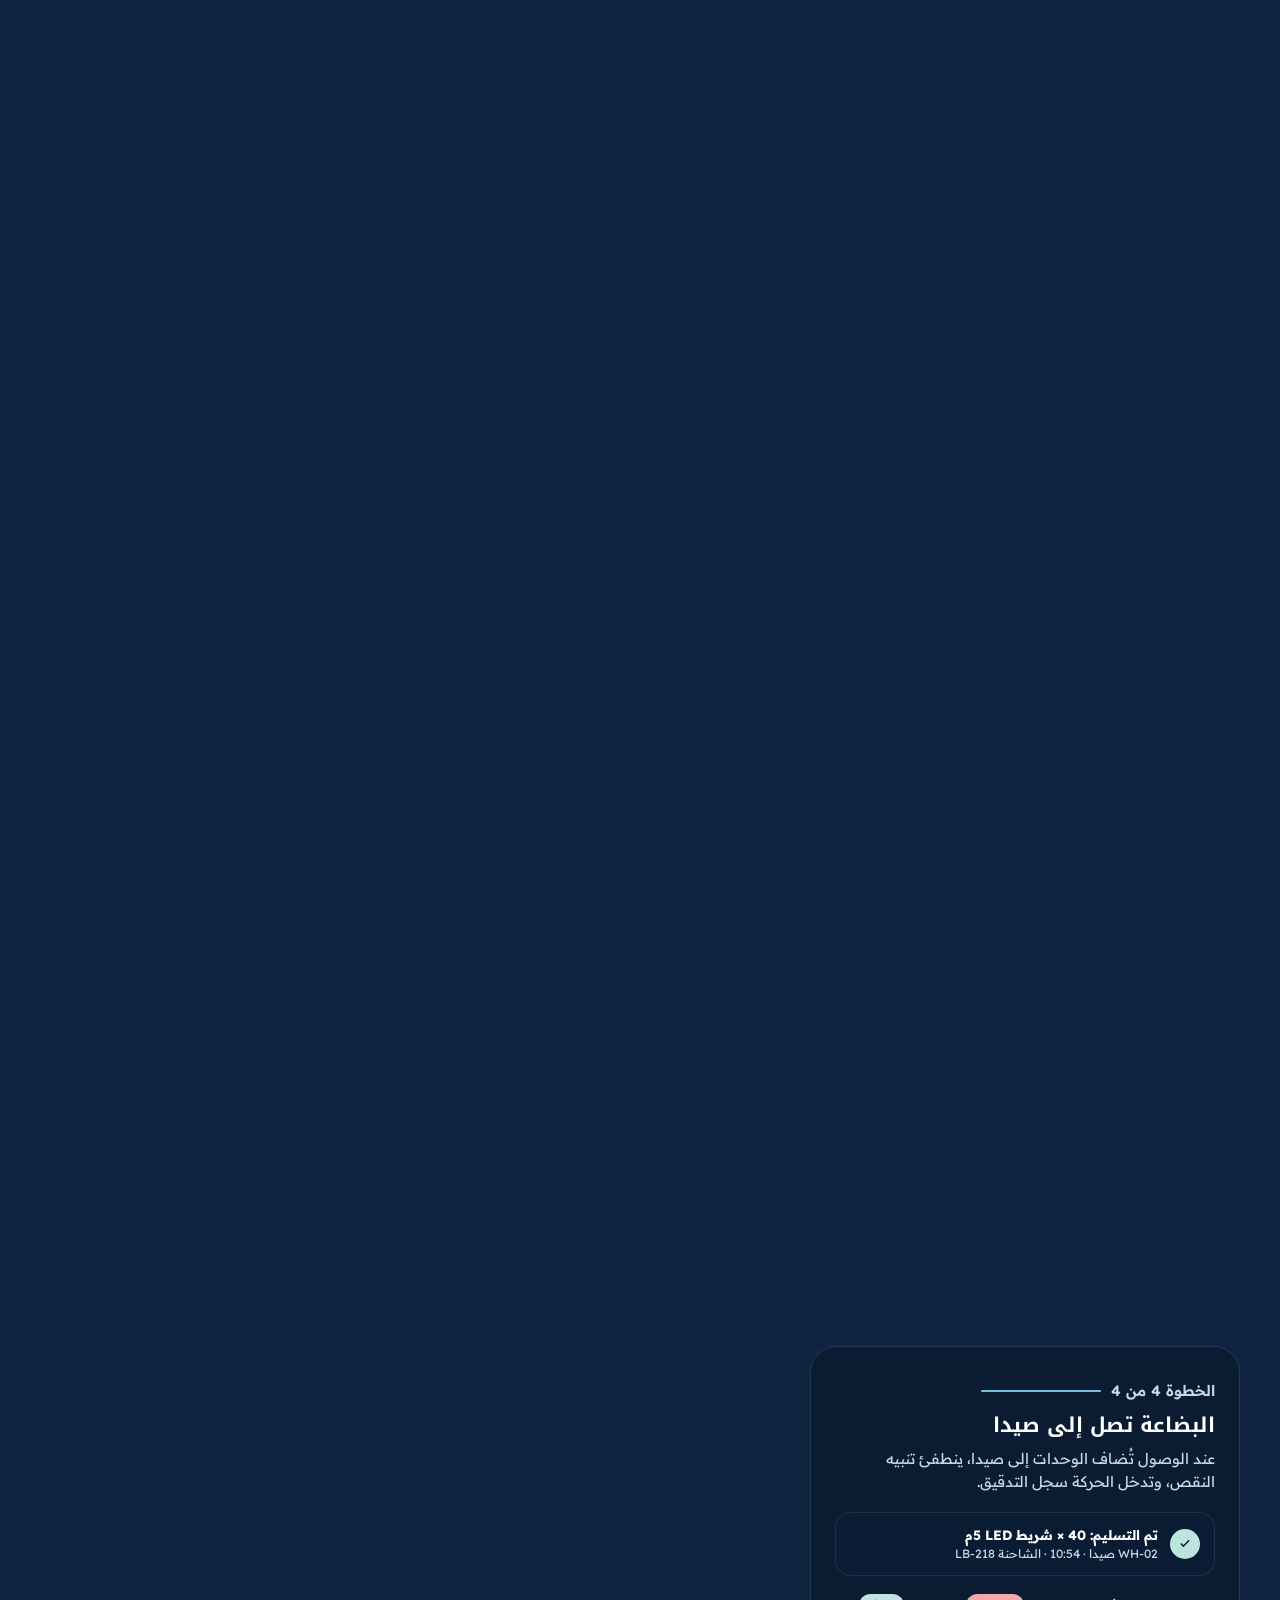
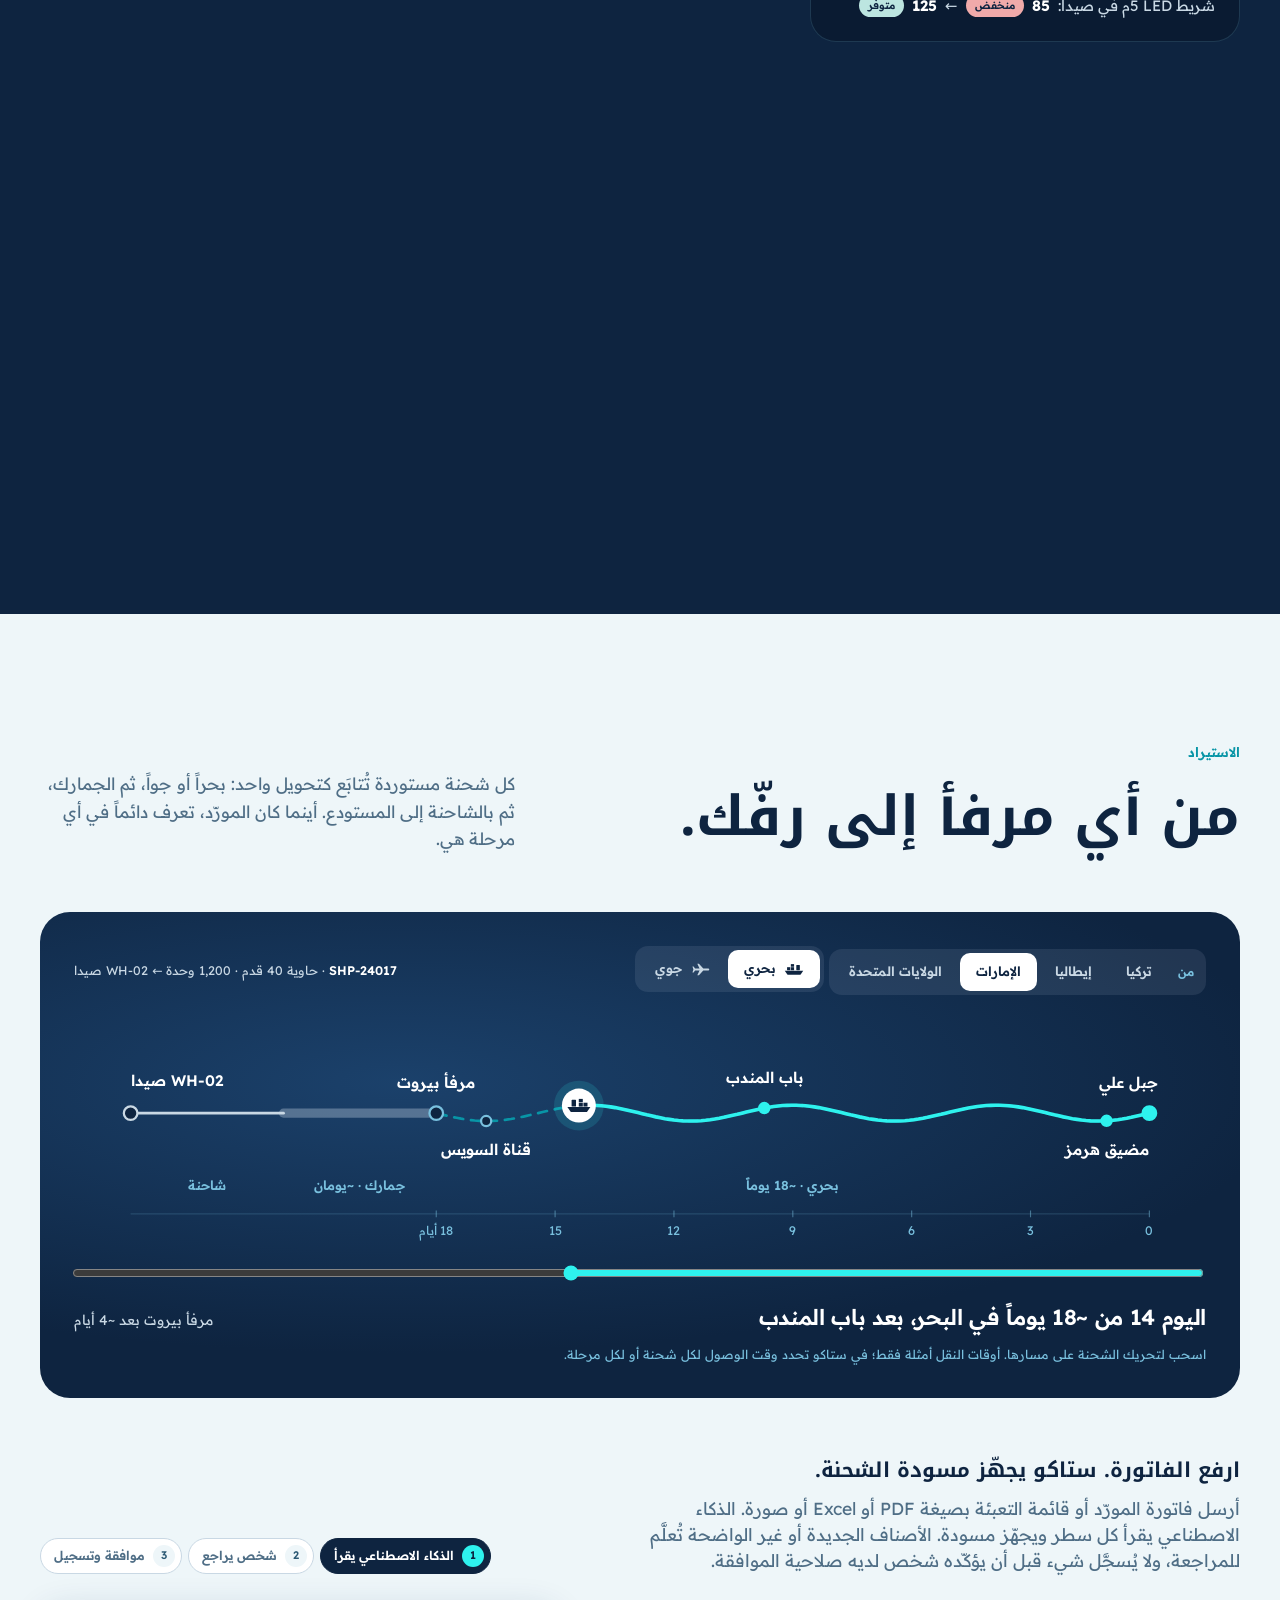
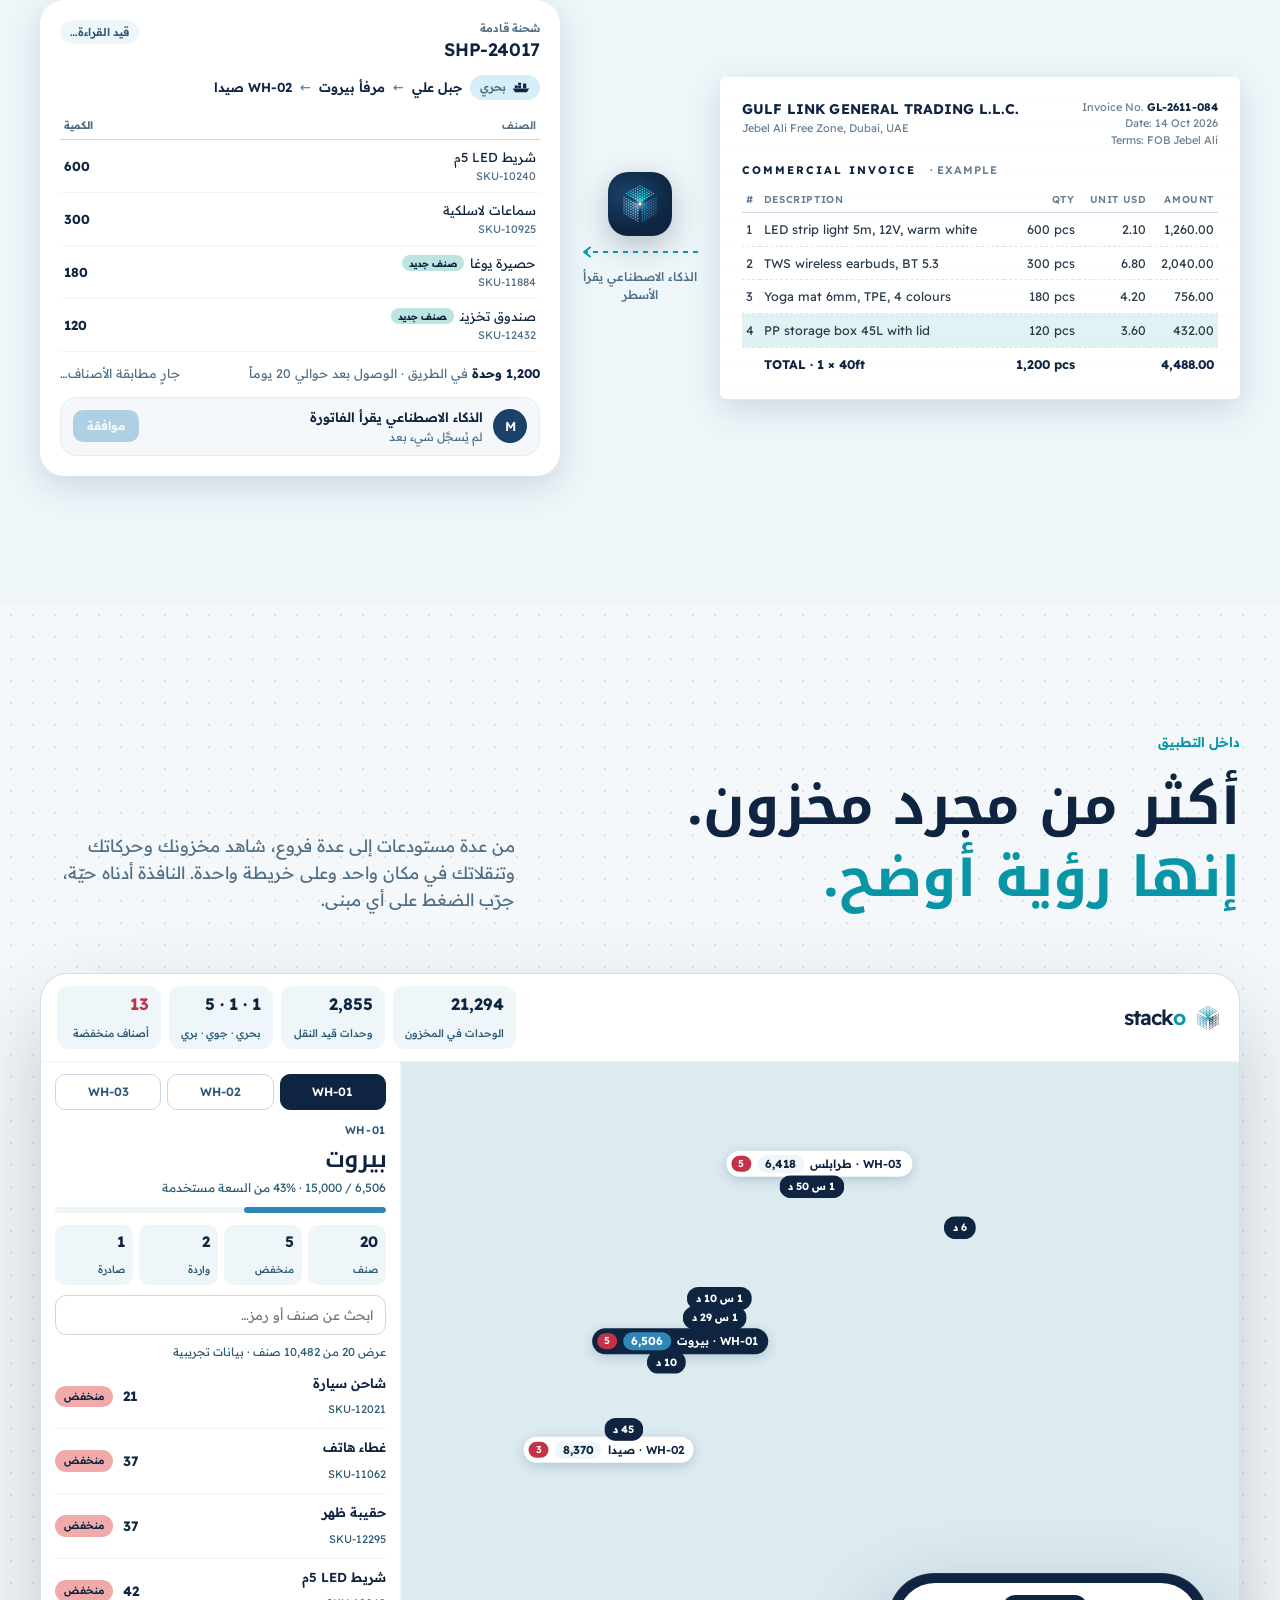
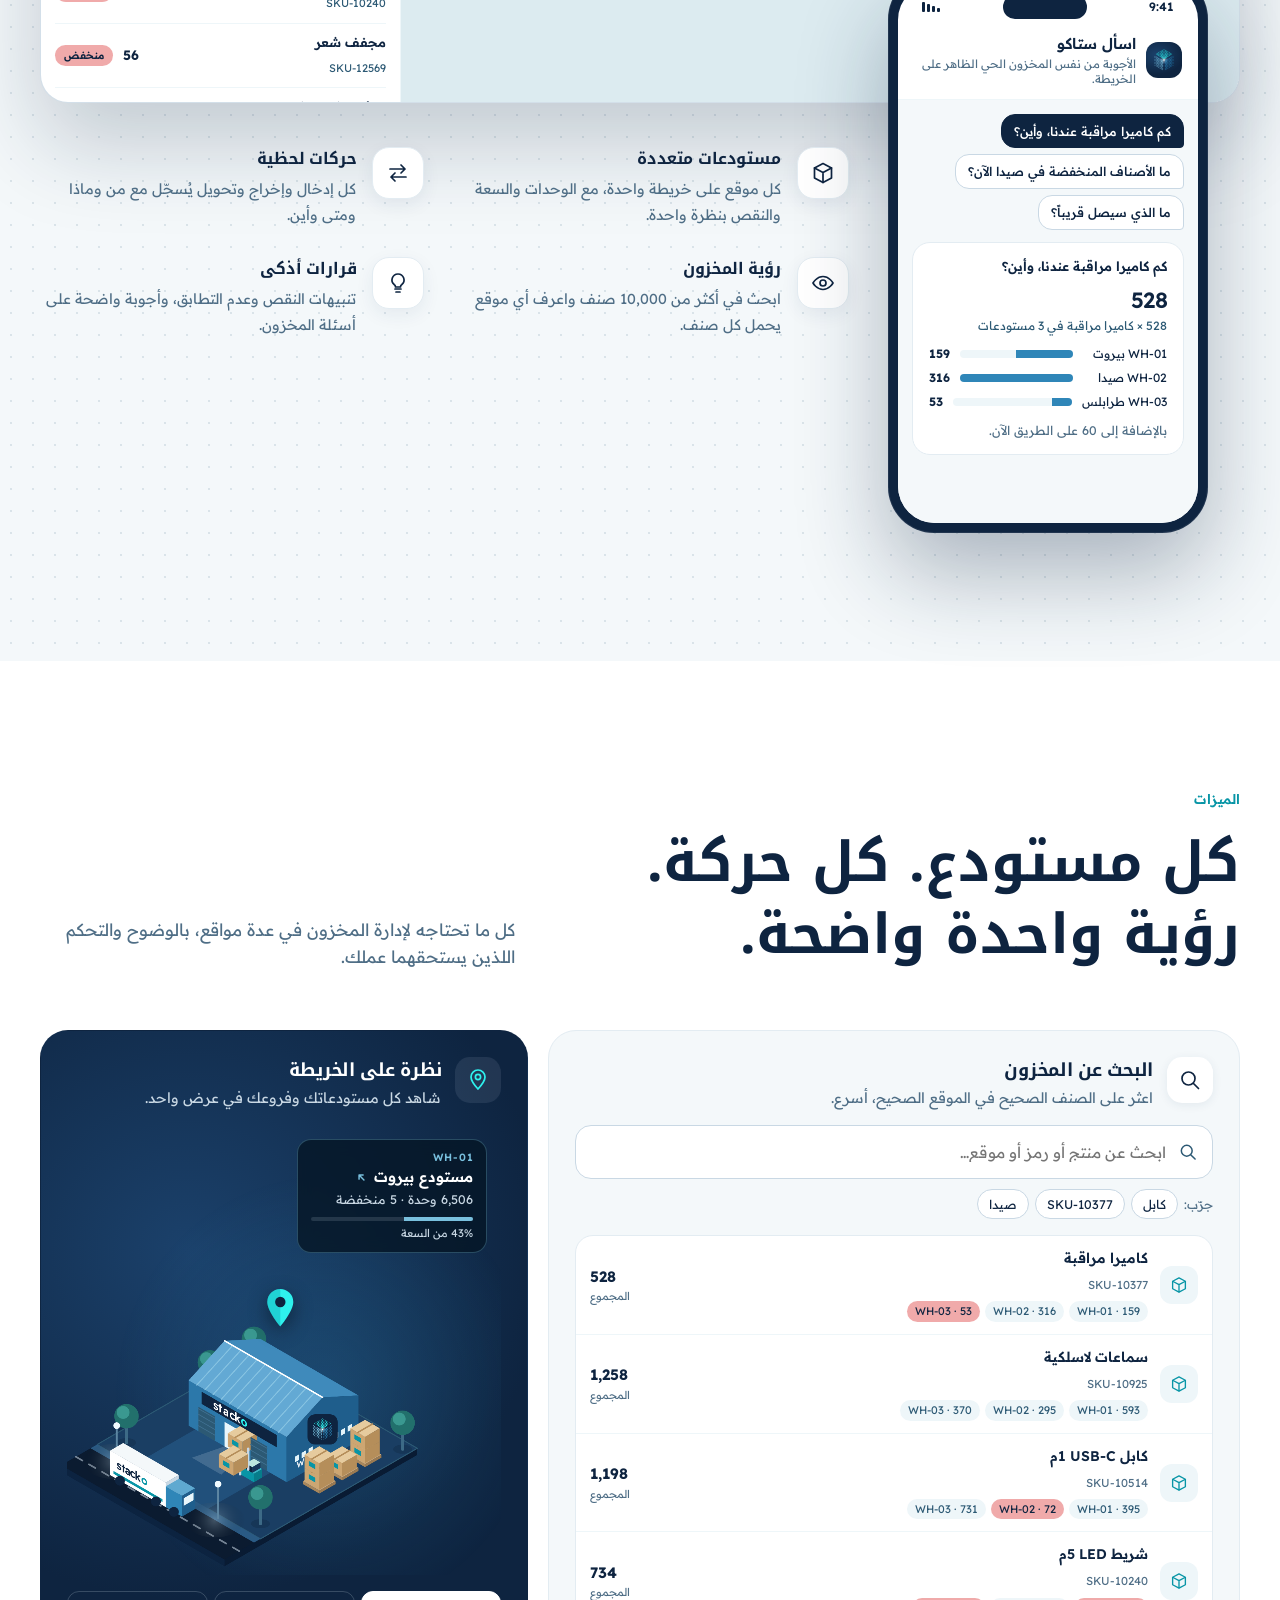
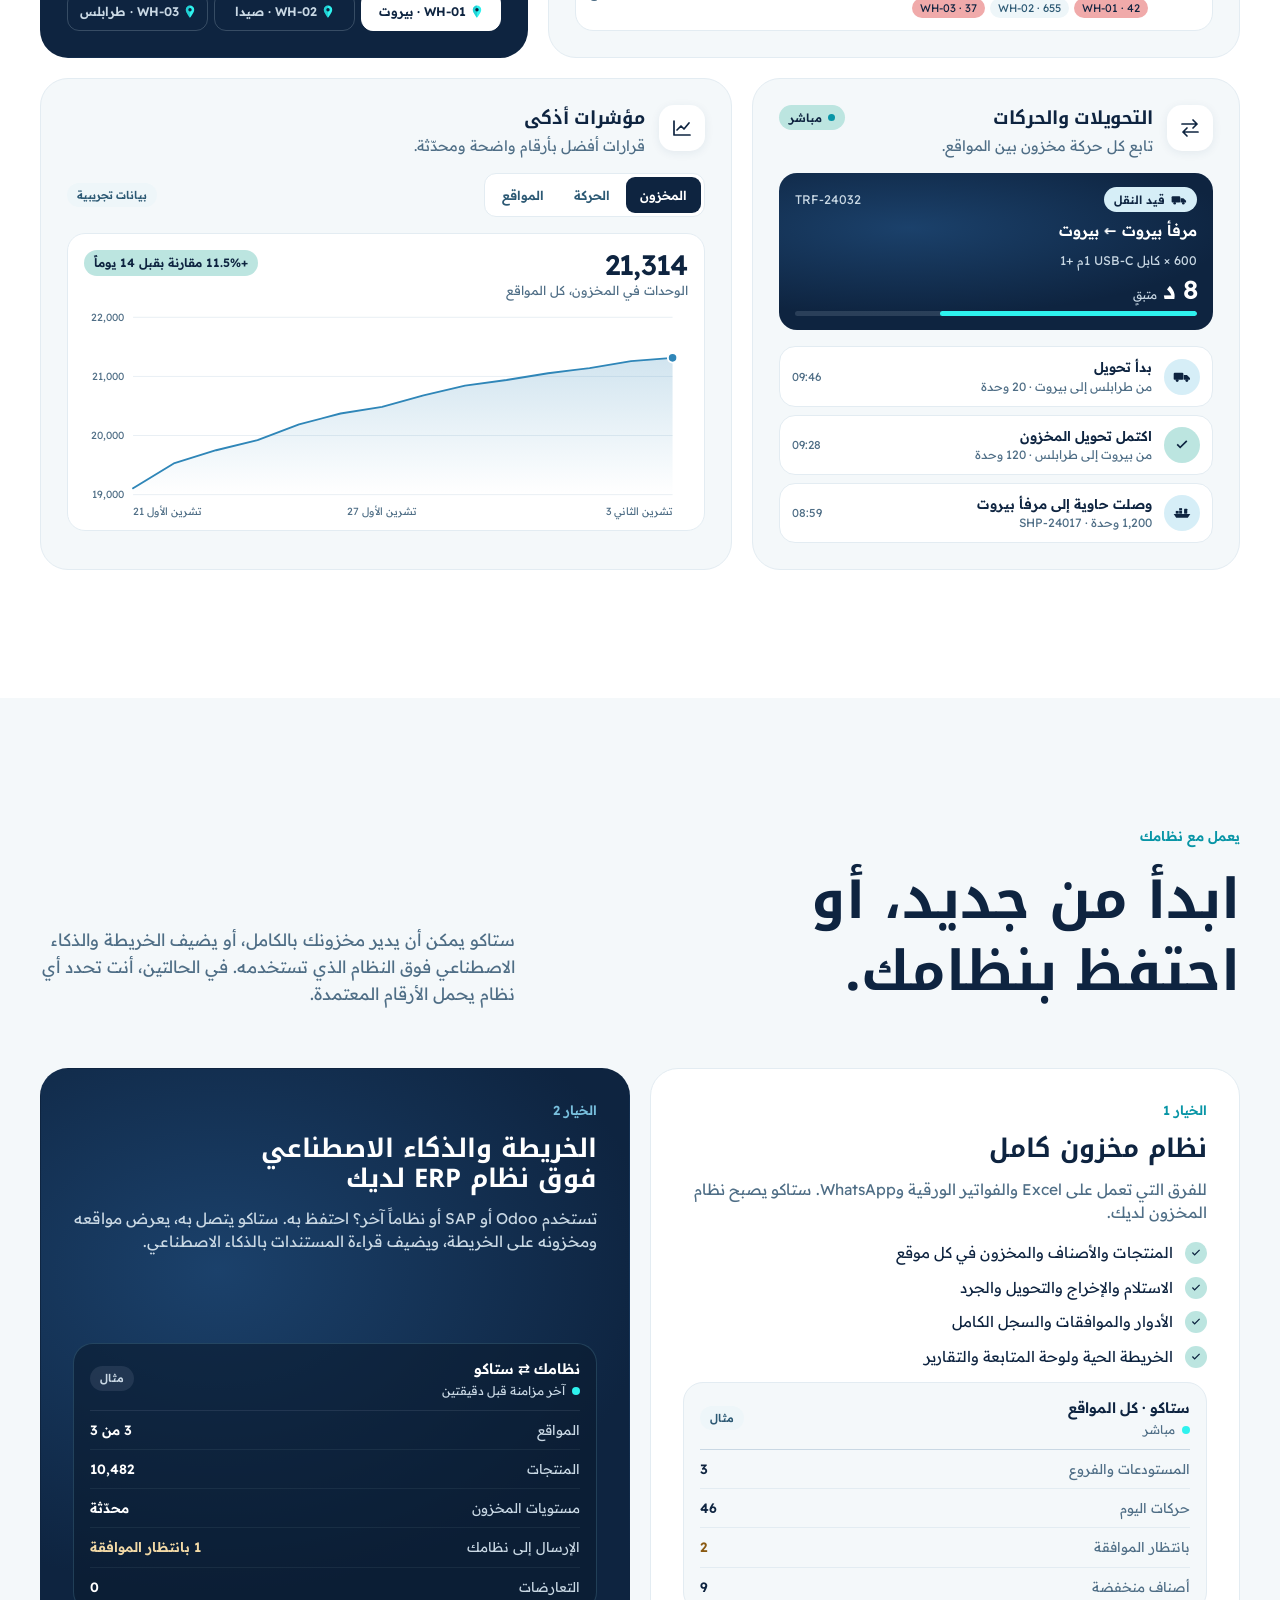
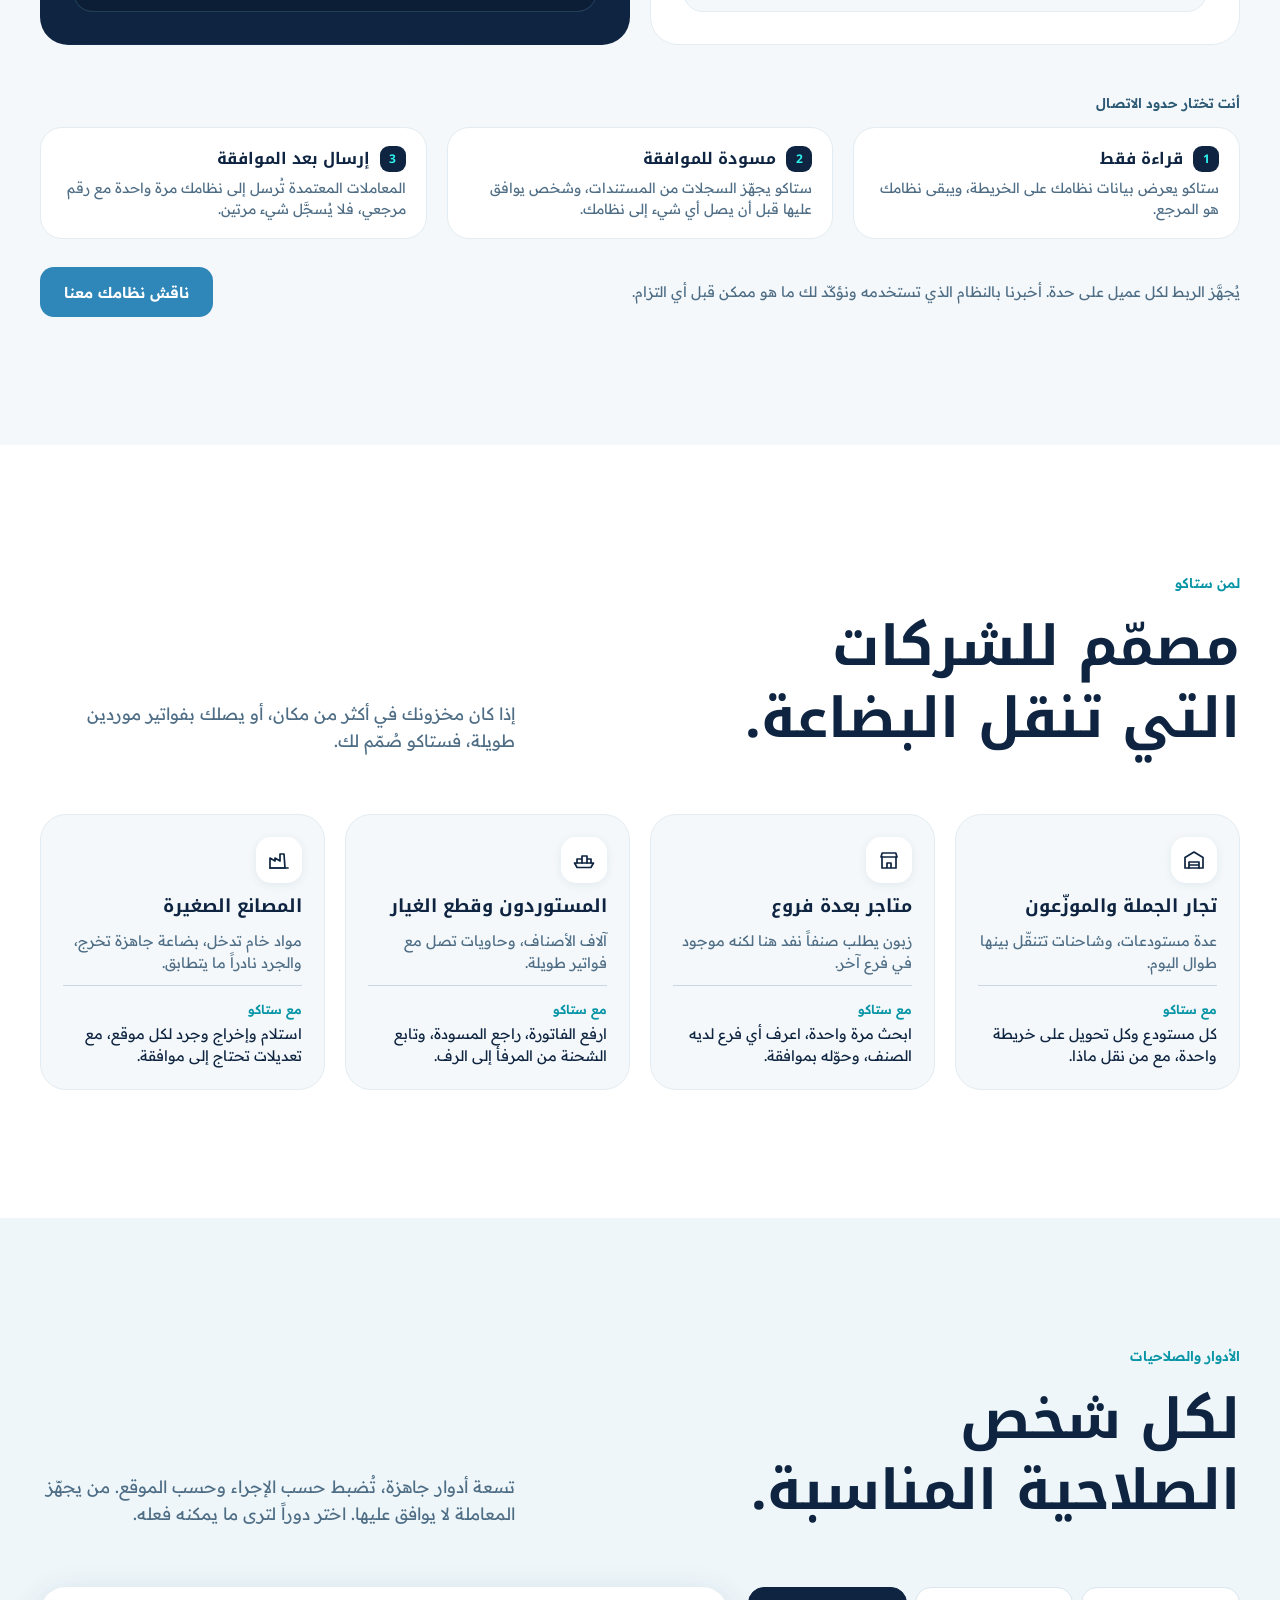
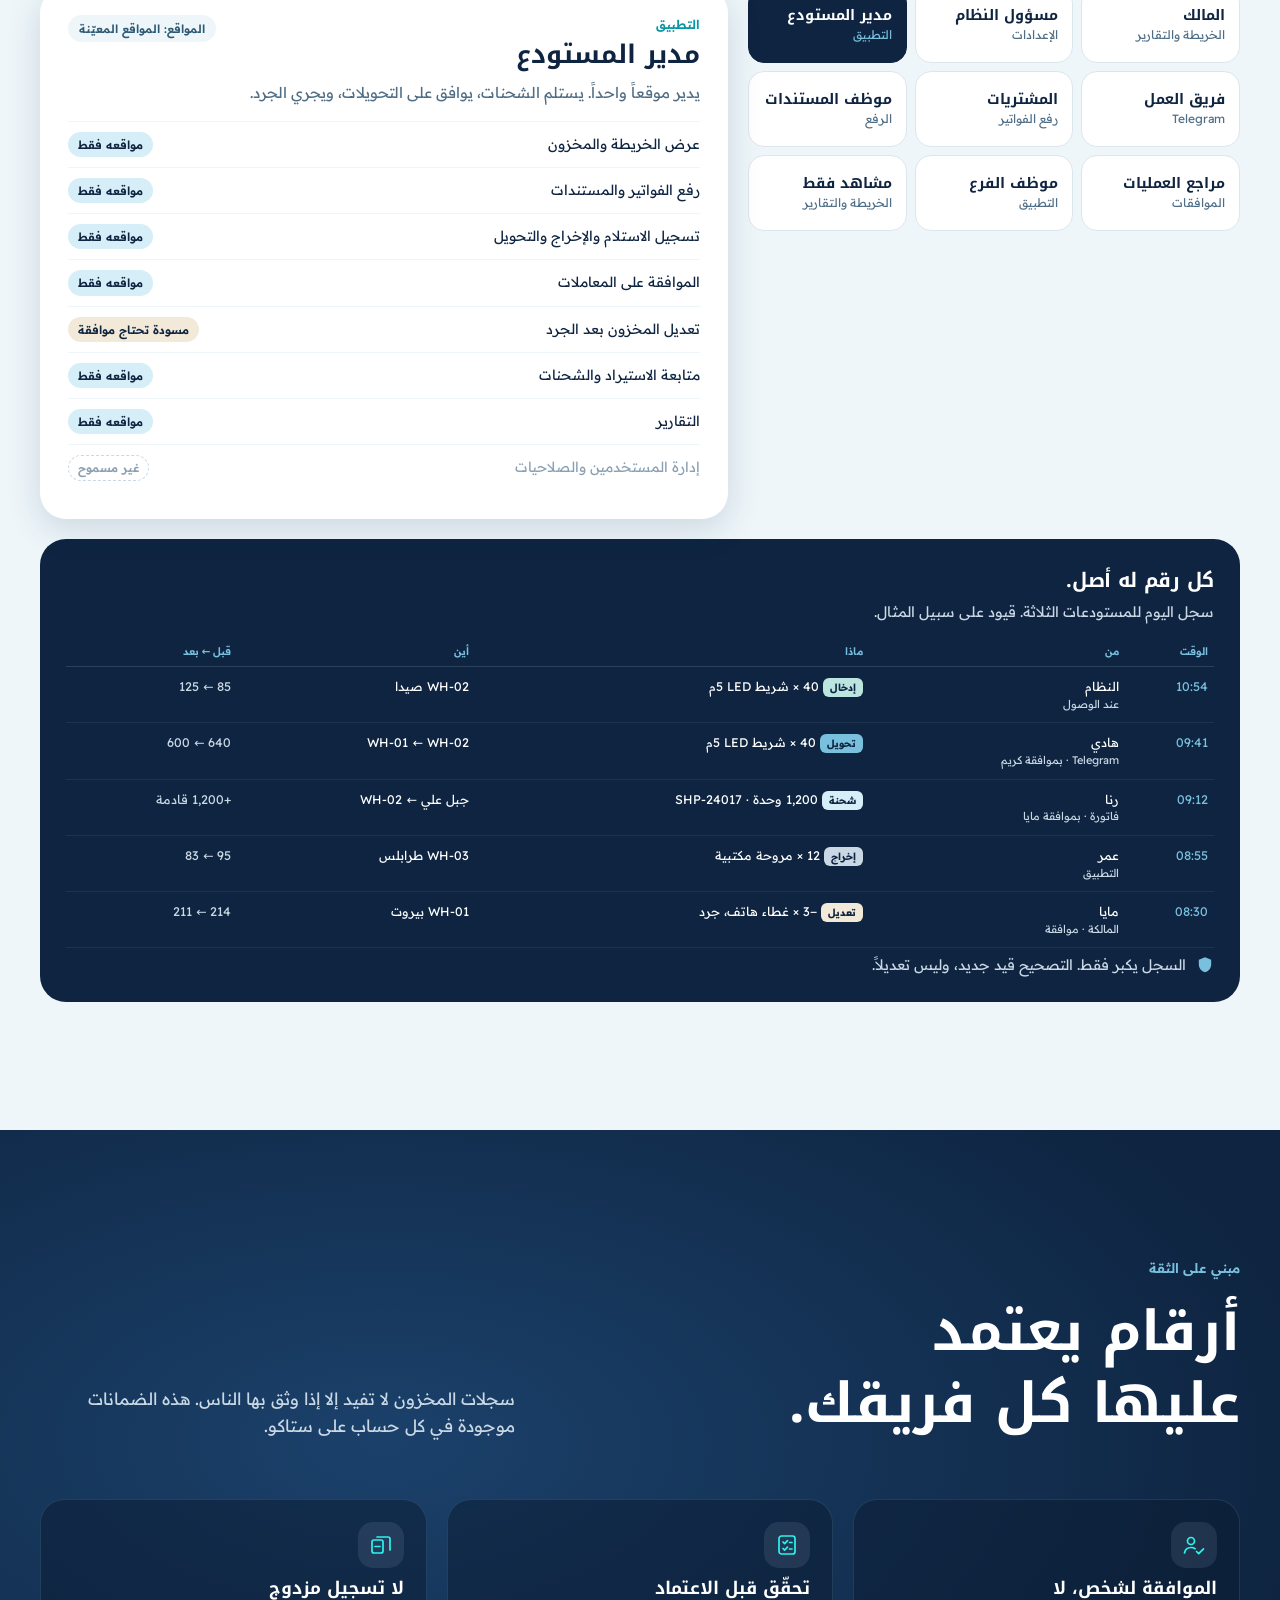
==== commit 374f9308: "Pricing page, Pricing in the navbar, new photo footer - /pricing/ and /ar/pricing/ (static, generate" ====
--- a/ar/index.html
+++ b/ar/index.html
@@ -733,19 +733,53 @@
 </section>
 </main>
 
-<footer>
-  <div class="wrap">
-    <div class="ft-strip">
-      <a class="lockup" href="#top" aria-label="Stacko home"><svg aria-hidden="true"><use href="#mark"/></svg><span class="wm">stack<i>o</i></span><span class="wm-ar">ستاك<i>و</i></span></a>
-      <p data-i="ftStrip">إدارة مخزون أذكى. في كل موقع.</p>
+<!-- Site footer: the single source for every page. tools/build-pricing.js copies it (EN from here, AR from ar/index.html). -->
+<footer class="site-ft">
+  <img class="ft-bg" src="/assets/images/footer-bg.webp" alt="" width="1600" height="893" loading="lazy" decoding="async">
+  <div class="wrap ft-in">
+    <div class="ft-cta">
+      <div>
+        <p class="ft-big" data-i="ftTag">مخزونك دايماً قدّام عينك</p>
+        <p class="ft-sub" data-i="ftStrip">إدارة مخزون أذكى. في كل موقع.</p>
+      </div>
       <a class="btn btn-primary" href="#contact" data-i="ftCta">احجز عرضاً</a>
     </div>
-    <div class="ft">
-      <p class="ft-tag" data-i="ftTag">مخزونك دايماً قدّام عينك</p>
-      <div>
+    <div class="ft-cols">
+      <div class="ft-brand">
+        <a class="lockup" href="#top" aria-label="Stacko home"><svg aria-hidden="true"><use href="#mark"/></svg><span class="wm">stack<i>o</i></span><span class="wm-ar">ستاك<i>و</i></span></a>
+        <p data-i="ftAbout">إدارة مخزون ومستودعات مباشرة لشركات التجارة والتوزيع في لبنان والخليج.</p>
         <a class="aiphin" href="https://aiphin.me" target="_blank" rel="noopener"><span data-i="ftBy">منتج من</span> <b><span>AI</span>PHIN</b></a>
-        <small data-i="ftRights">© 2026 أيفِن · بيروت</small>
-      </div>
+      </div>
+      <div class="ft-col">
+        <p class="ft-h" data-i="ftProduct">المنتج</p>
+        <ul>
+          <li><a href="#how" data-i="navHow">كيف يعمل</a></li>
+          <li><a href="#product" data-i="navProduct">التطبيق</a></li>
+          <li><a href="#setup" data-i="navSetup">التكامل</a></li>
+          <li><a href="#roles" data-i="navRoles">الأدوار</a></li>
+          <li><a href="/ar/pricing/" data-i="navPricing">الأسعار</a></li>
+          <li><a href="#faq" data-i="navFaq">الأسئلة</a></li>
+        </ul>
+      </div>
+      <div class="ft-col">
+        <p class="ft-h" data-i="ftContact">تواصل معنا</p>
+        <ul>
+          <li><a href="https://wa.me/96171313917" target="_blank" rel="noopener"><span data-i="ftWa">WhatsApp</span> <bdi>+961 71 313 917</bdi></a></li>
+          <li><a href="mailto:info@stacko-lb.com"><span data-i="ftEmail">البريد الإلكتروني</span> <bdi>info@stacko-lb.com</bdi></a></li>
+          <li data-i="ftCity">بيروت، لبنان</li>
+        </ul>
+      </div>
+      <div class="ft-col">
+        <p class="ft-h" data-i="ftLangH">اللغة</p>
+        <ul>
+          <li><a href="/" lang="en" hreflang="en">English</a></li>
+          <li><a href="/ar/" lang="ar" hreflang="ar">العربية</a></li>
+        </ul>
+      </div>
+    </div>
+    <div class="ft-bottom">
+      <small data-i="ftRights">© 2026 أيفِن · بيروت</small>
+      <a href="https://aiphin.me" target="_blank" rel="noopener">aiphin.me</a>
     </div>
   </div>
 </footer>
--- a/assets/css/style.css
+++ b/assets/css/style.css
@@ -721,16 +721,33 @@
 @media(max-width:560px){.fgrid{grid-template-columns:1fr}}
 
 /* ---------- footer ---------- */
-footer{background:var(--deepest);color:var(--visor);padding-block:40px calc(32px + env(safe-area-inset-bottom,0px))}
-.ft-strip{display:flex;flex-wrap:wrap;align-items:center;gap:16px 28px;padding-bottom:28px;margin-bottom:24px;border-bottom:1px solid rgba(201,216,228,.12)}
-.ft-strip p{flex:1;min-width:220px;font-size:clamp(16px,1.5vw,20px);color:#fff;font-weight:500;letter-spacing:-.01em}
-.ft{display:flex;flex-wrap:wrap;justify-content:space-between;align-items:center;gap:20px}
-.ft-tag{font-size:13.5px}
-html[lang=ar] .ft-tag{font-family:var(--f-ar)}
+/* Photo (BG-04, the Stacko office at evening) under a near-black overlay, then the content. */
+.site-ft{position:relative;isolation:isolate;overflow:hidden;background:#05101d;color:var(--visor)}
+.ft-bg{position:absolute;inset:0;z-index:-2;width:100%;height:100%;object-fit:cover;object-position:center 40%}
+.site-ft::before{content:"";position:absolute;inset:0;z-index:-1;background:linear-gradient(180deg,rgba(3,9,17,.80) 0%,rgba(3,9,17,.88) 45%,rgba(3,9,17,.96) 100%)}
+.ft-in{padding-block:clamp(56px,7vw,96px) calc(28px + env(safe-area-inset-bottom,0px))}
+.ft-cta{display:flex;flex-wrap:wrap;align-items:center;justify-content:space-between;gap:20px 40px;padding-bottom:clamp(32px,4vw,48px);border-bottom:1px solid rgba(201,216,228,.14)}
+.ft-big{font-size:clamp(28px,3.4vw,46px);font-weight:600;letter-spacing:-.03em;line-height:1.1;color:#fff}
+html[lang=ar] .ft-big{font-family:var(--f-ar);font-weight:700;letter-spacing:0;line-height:1.35}
+.ft-sub{margin-top:8px;font-size:clamp(15px,1.3vw,18px);color:var(--visor)}
+.ft-cols{display:grid;grid-template-columns:minmax(0,1.6fr) repeat(3,minmax(0,1fr));gap:32px;padding-block:clamp(32px,4vw,48px)}
+.ft-brand{display:flex;flex-direction:column;align-items:flex-start;gap:16px;max-width:340px}
+.ft-brand p{font-size:14.5px;line-height:1.6}
+.ft-h{font-size:12px;font-weight:600;letter-spacing:.14em;text-transform:uppercase;color:var(--dolphin);margin-bottom:14px}
+html[lang=ar] .ft-h{letter-spacing:0;font-size:13.5px}
+.ft-col ul{list-style:none;margin:0;padding:0;display:grid;gap:4px}
+.ft-col li{font-size:14.5px;min-height:36px;display:flex;align-items:center}
+.ft-col a{color:var(--visor);text-decoration:none;display:inline-flex;flex-wrap:wrap;gap:4px 8px;padding-block:6px}
+.ft-col a:hover{color:#fff}
+.ft-col bdi{color:#fff;font-variant-numeric:tabular-nums}
 .aiphin{display:flex;align-items:baseline;gap:8px;font-size:12px;color:var(--visor);text-decoration:none}
 .aiphin b{font-family:var(--f-aiphin);font-weight:400;letter-spacing:.05em;font-size:19px;color:#fff}
 .aiphin b span{color:var(--glow)}
-.ft small{display:block;margin-top:6px;font-size:12px;color:var(--dolphin)}
+.ft-bottom{display:flex;flex-wrap:wrap;justify-content:space-between;gap:10px 20px;padding-top:22px;border-top:1px solid rgba(201,216,228,.14);font-size:12.5px;color:var(--dolphin)}
+.ft-bottom a{color:var(--dolphin);text-decoration:none}
+.ft-bottom a:hover{color:#fff}
+@media(max-width:900px){.ft-cols{grid-template-columns:1fr 1fr}.ft-brand{grid-column:1/-1;max-width:none}}
+@media(max-width:480px){.ft-cols{grid-template-columns:1fr}}
 @media(prefers-reduced-motion:reduce){*{animation:none!important;transition:none!important;scroll-behavior:auto!important}}
 
 /* Logo mark dot colours (used by the #mark SVG symbol) */
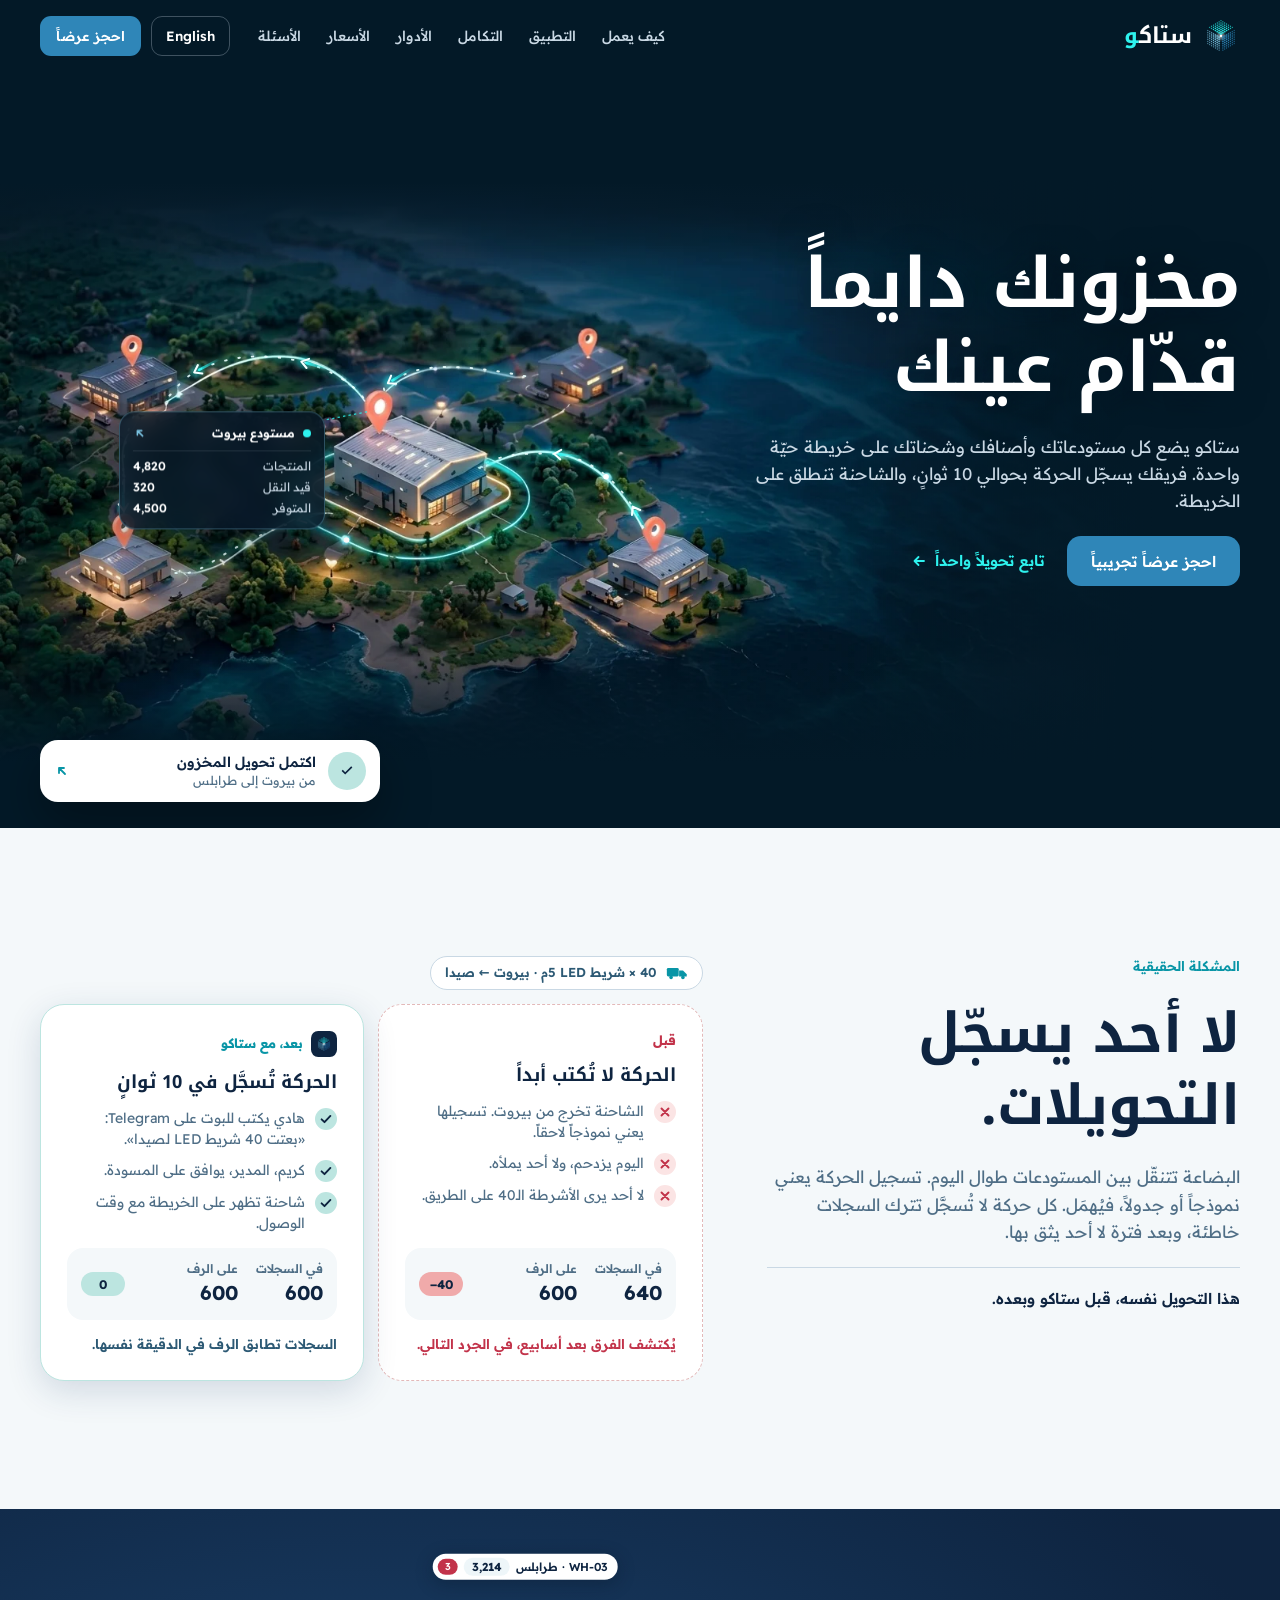
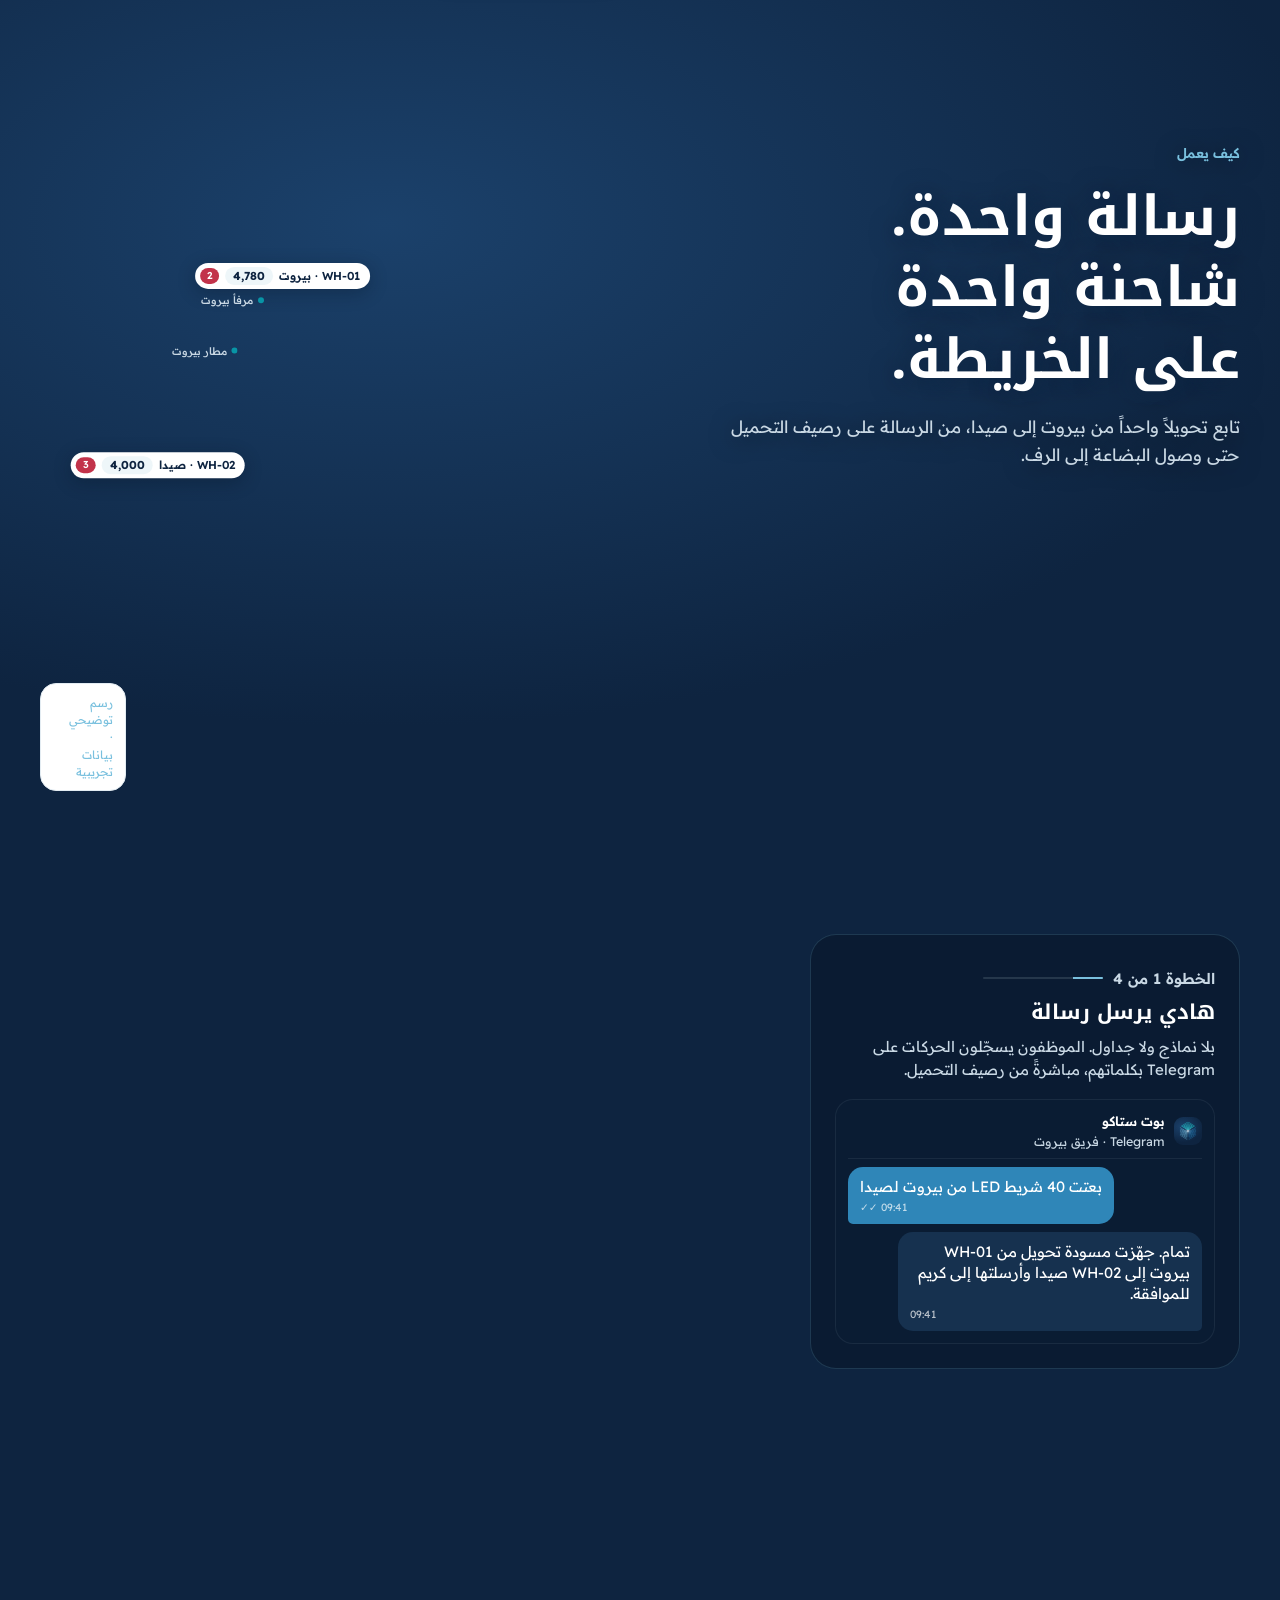
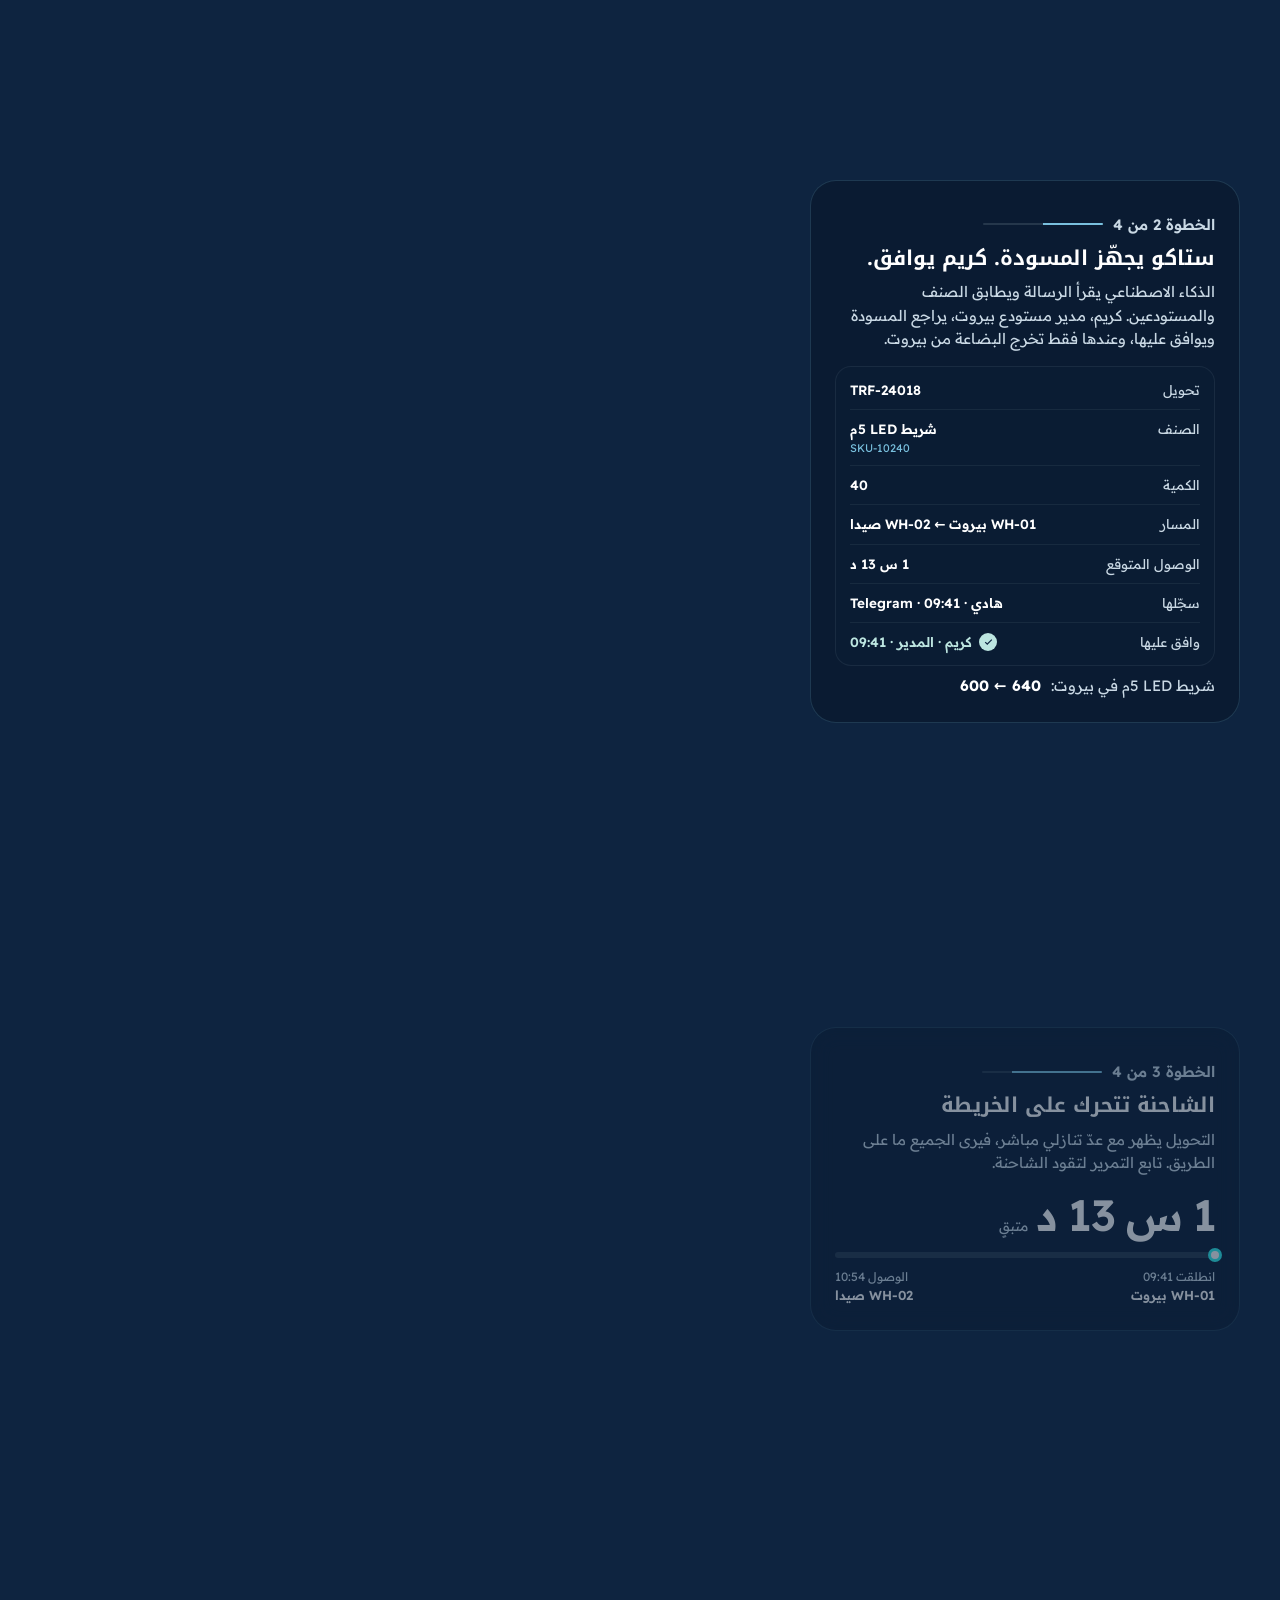
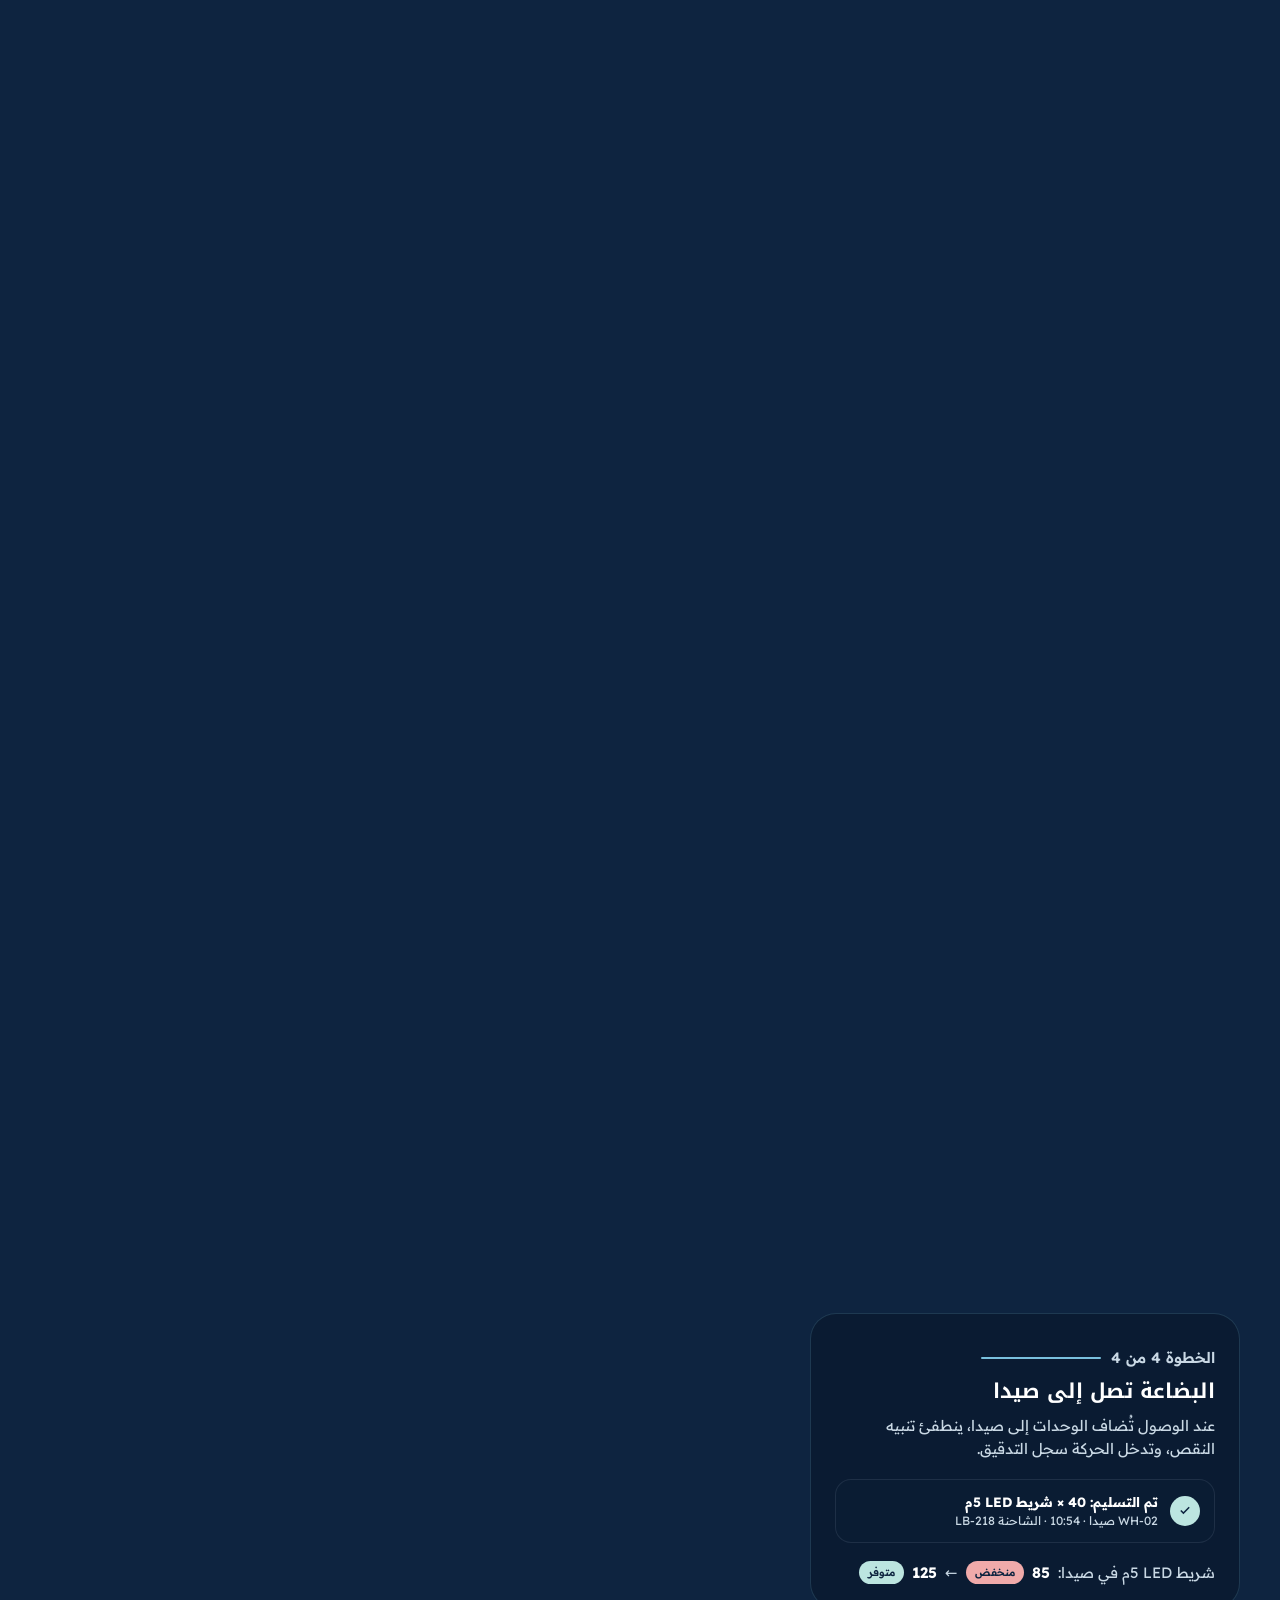
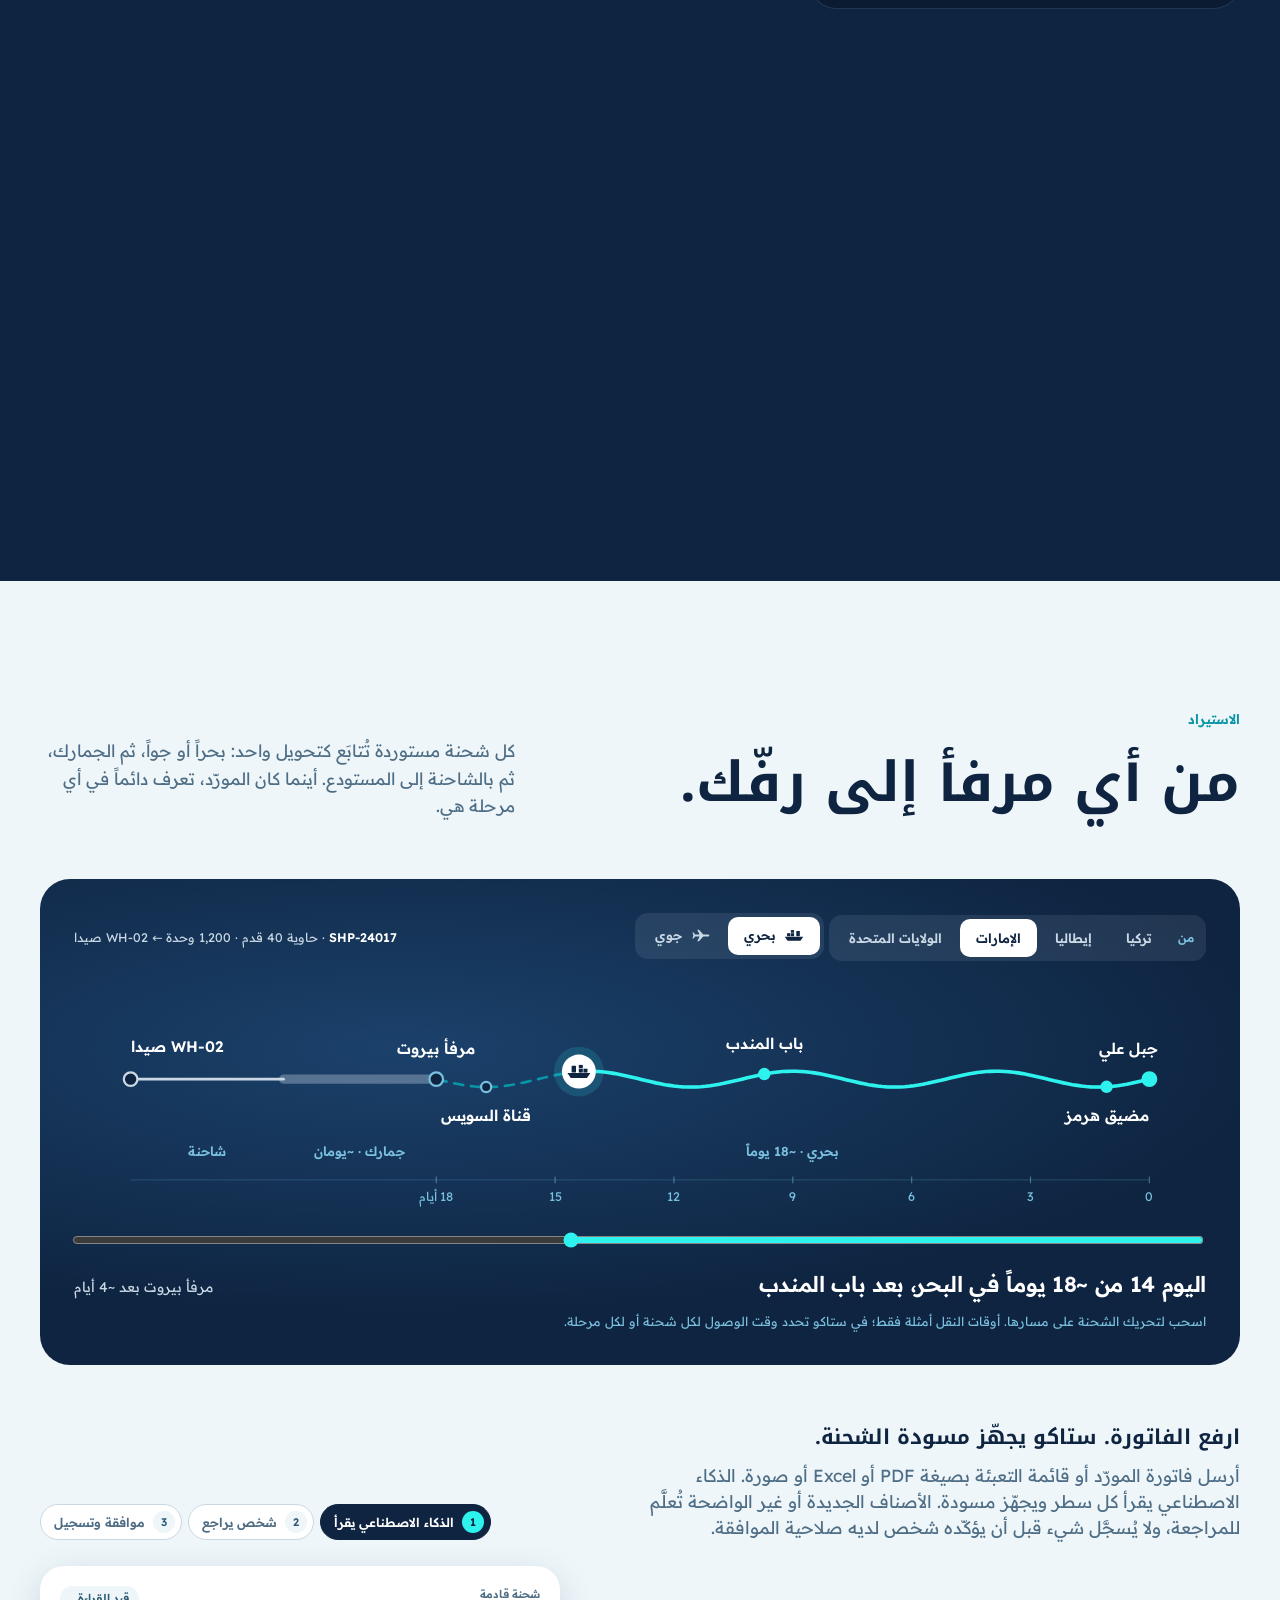
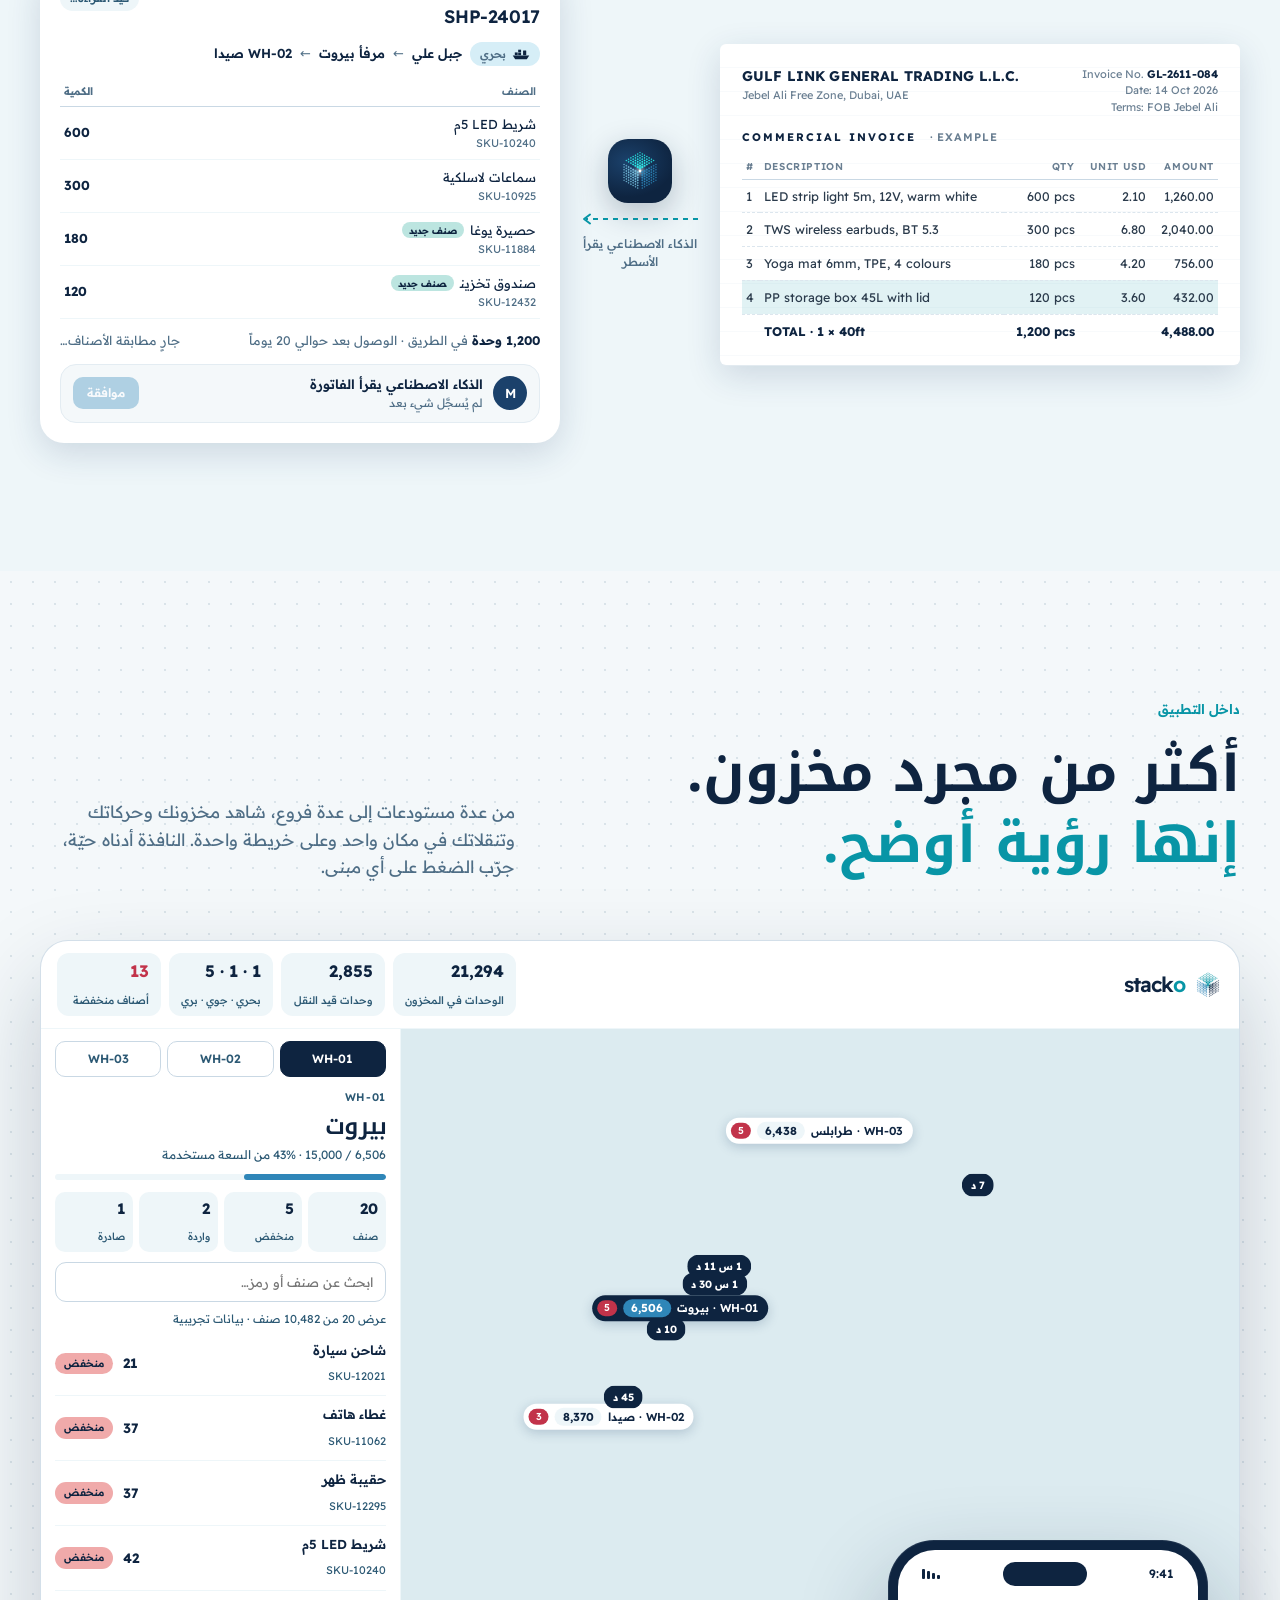
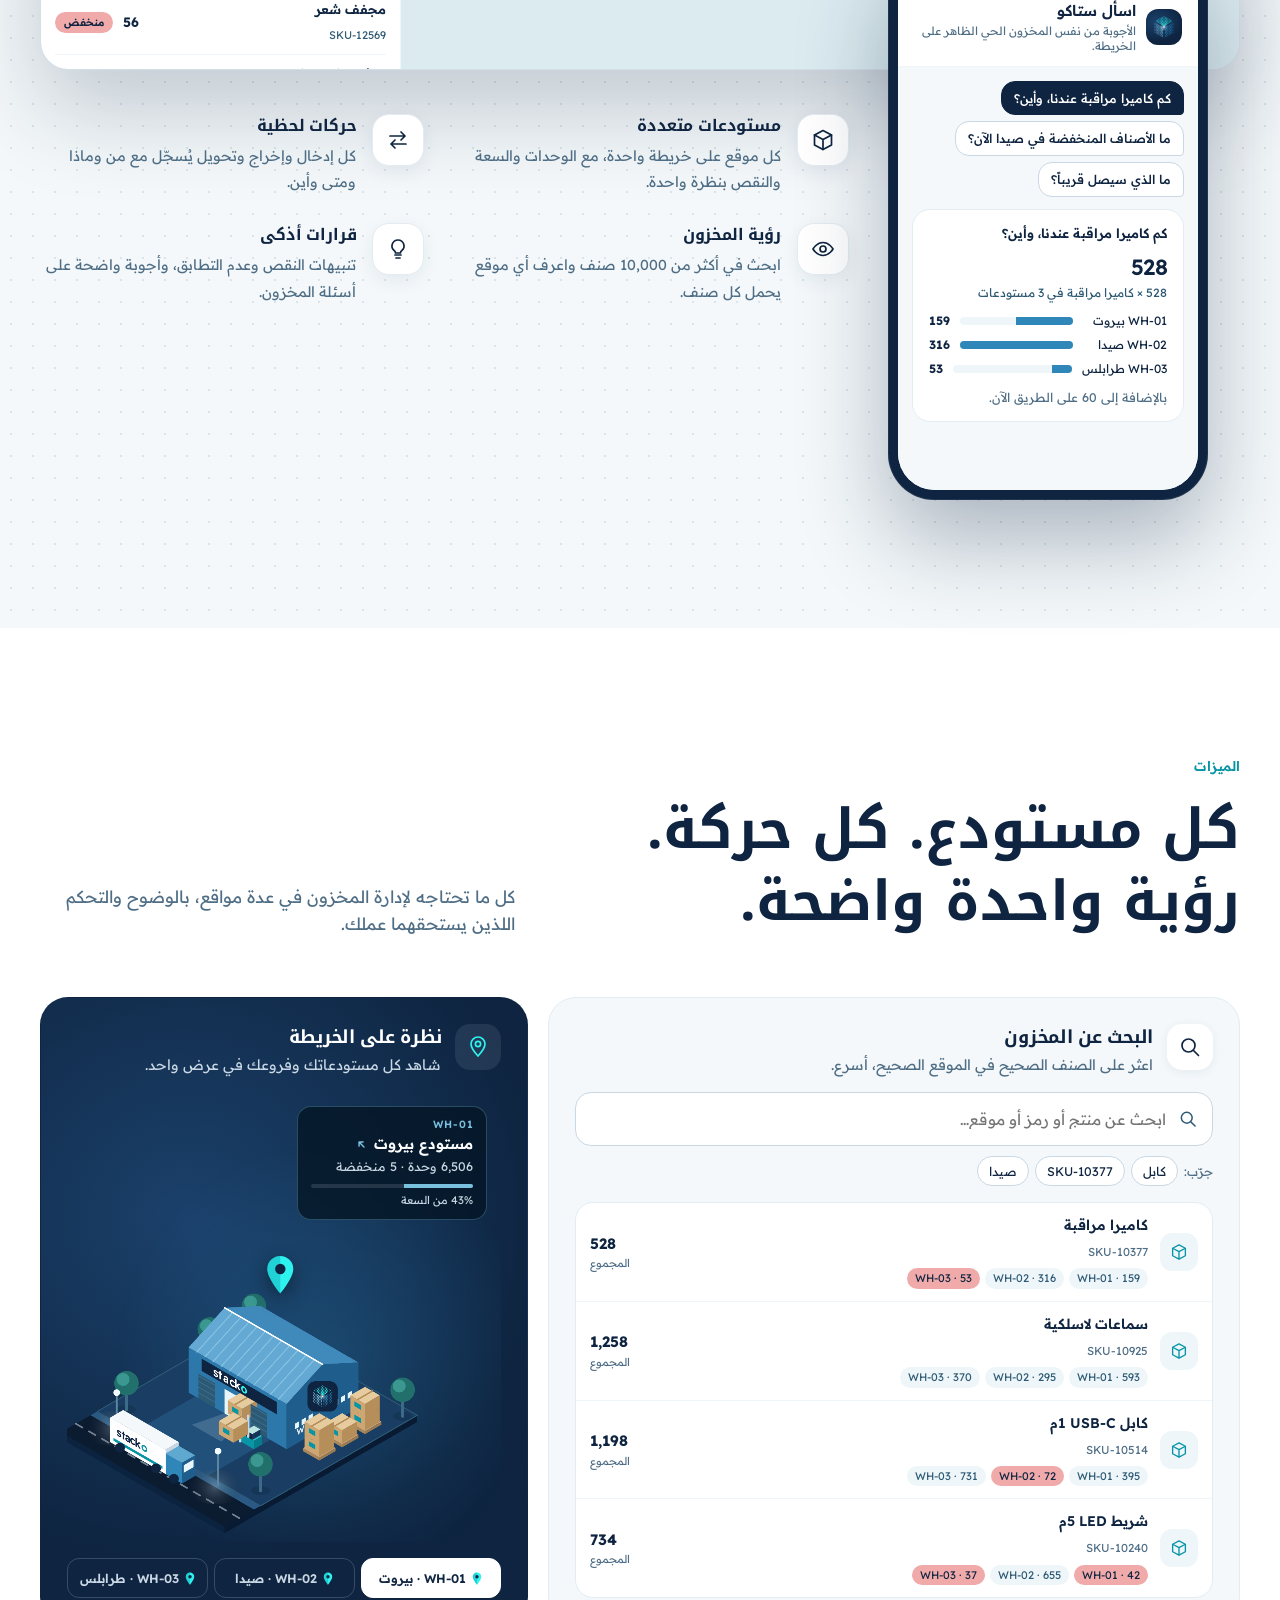
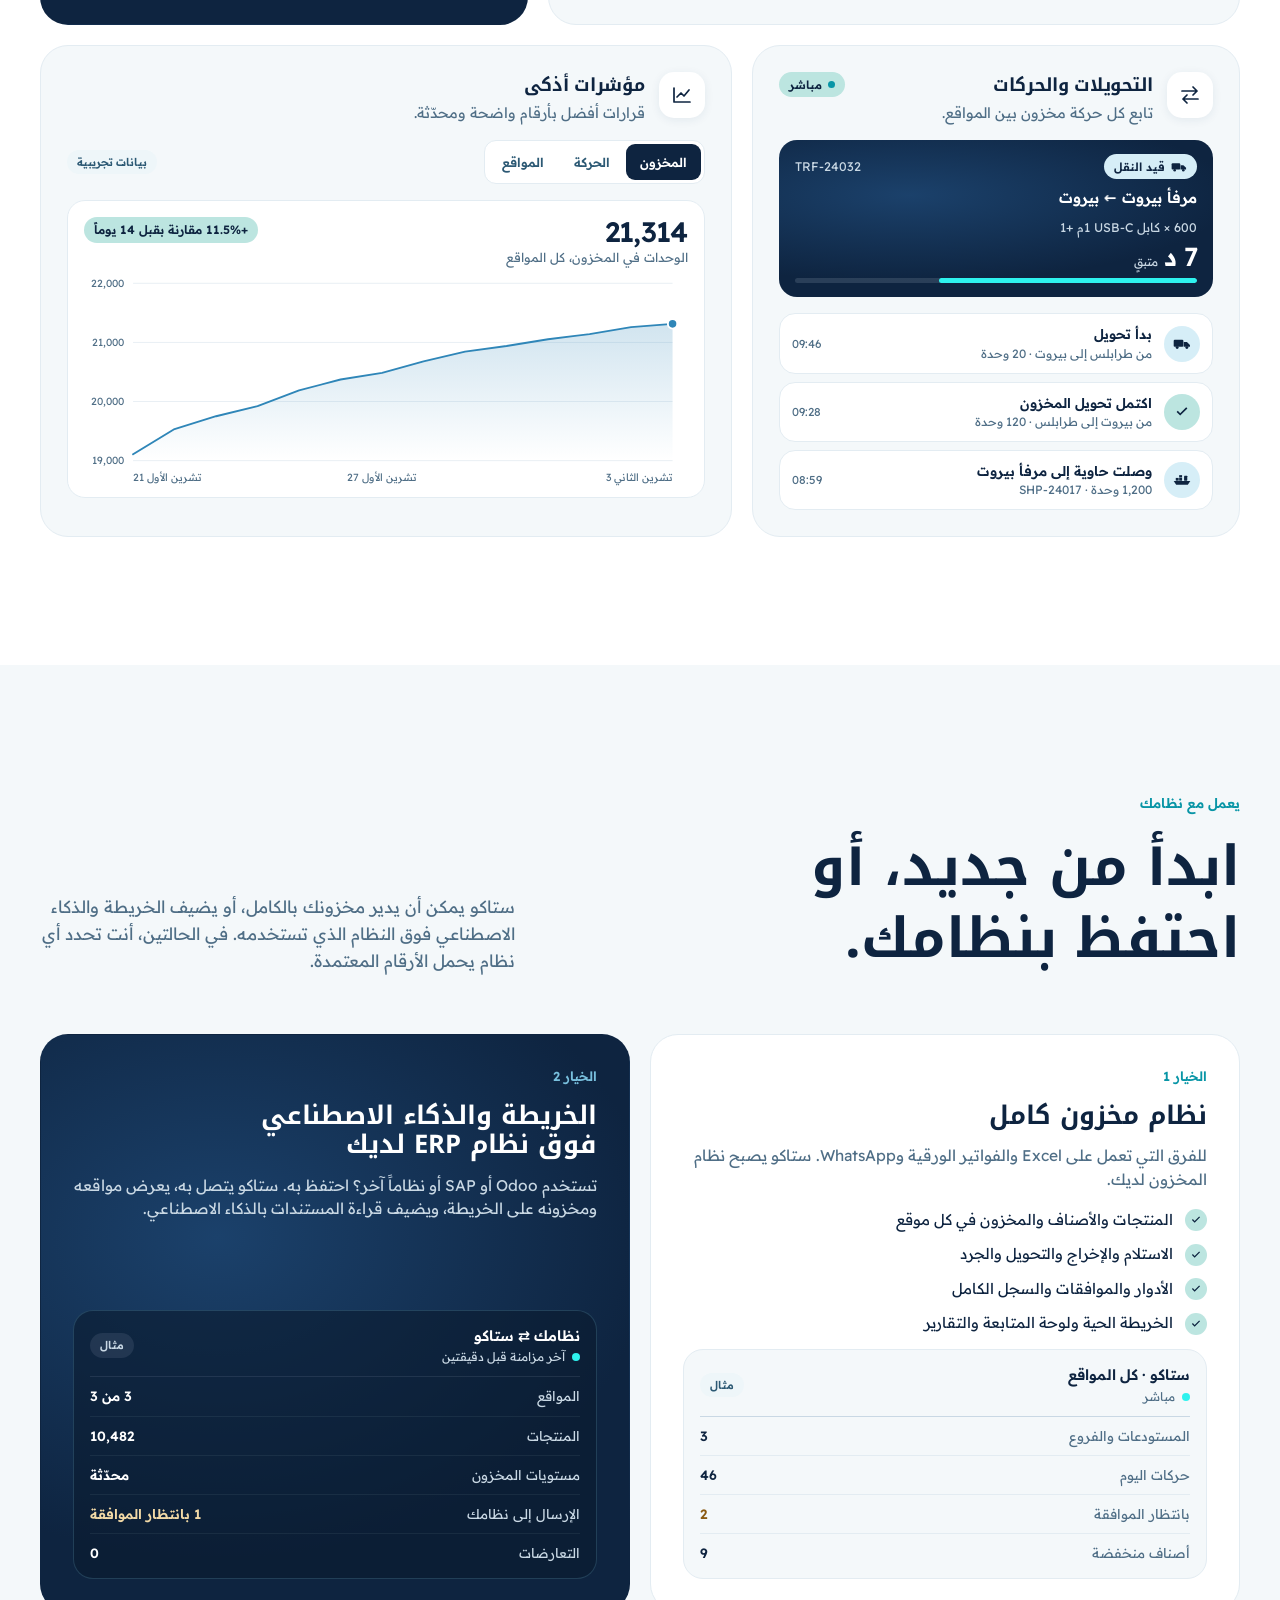
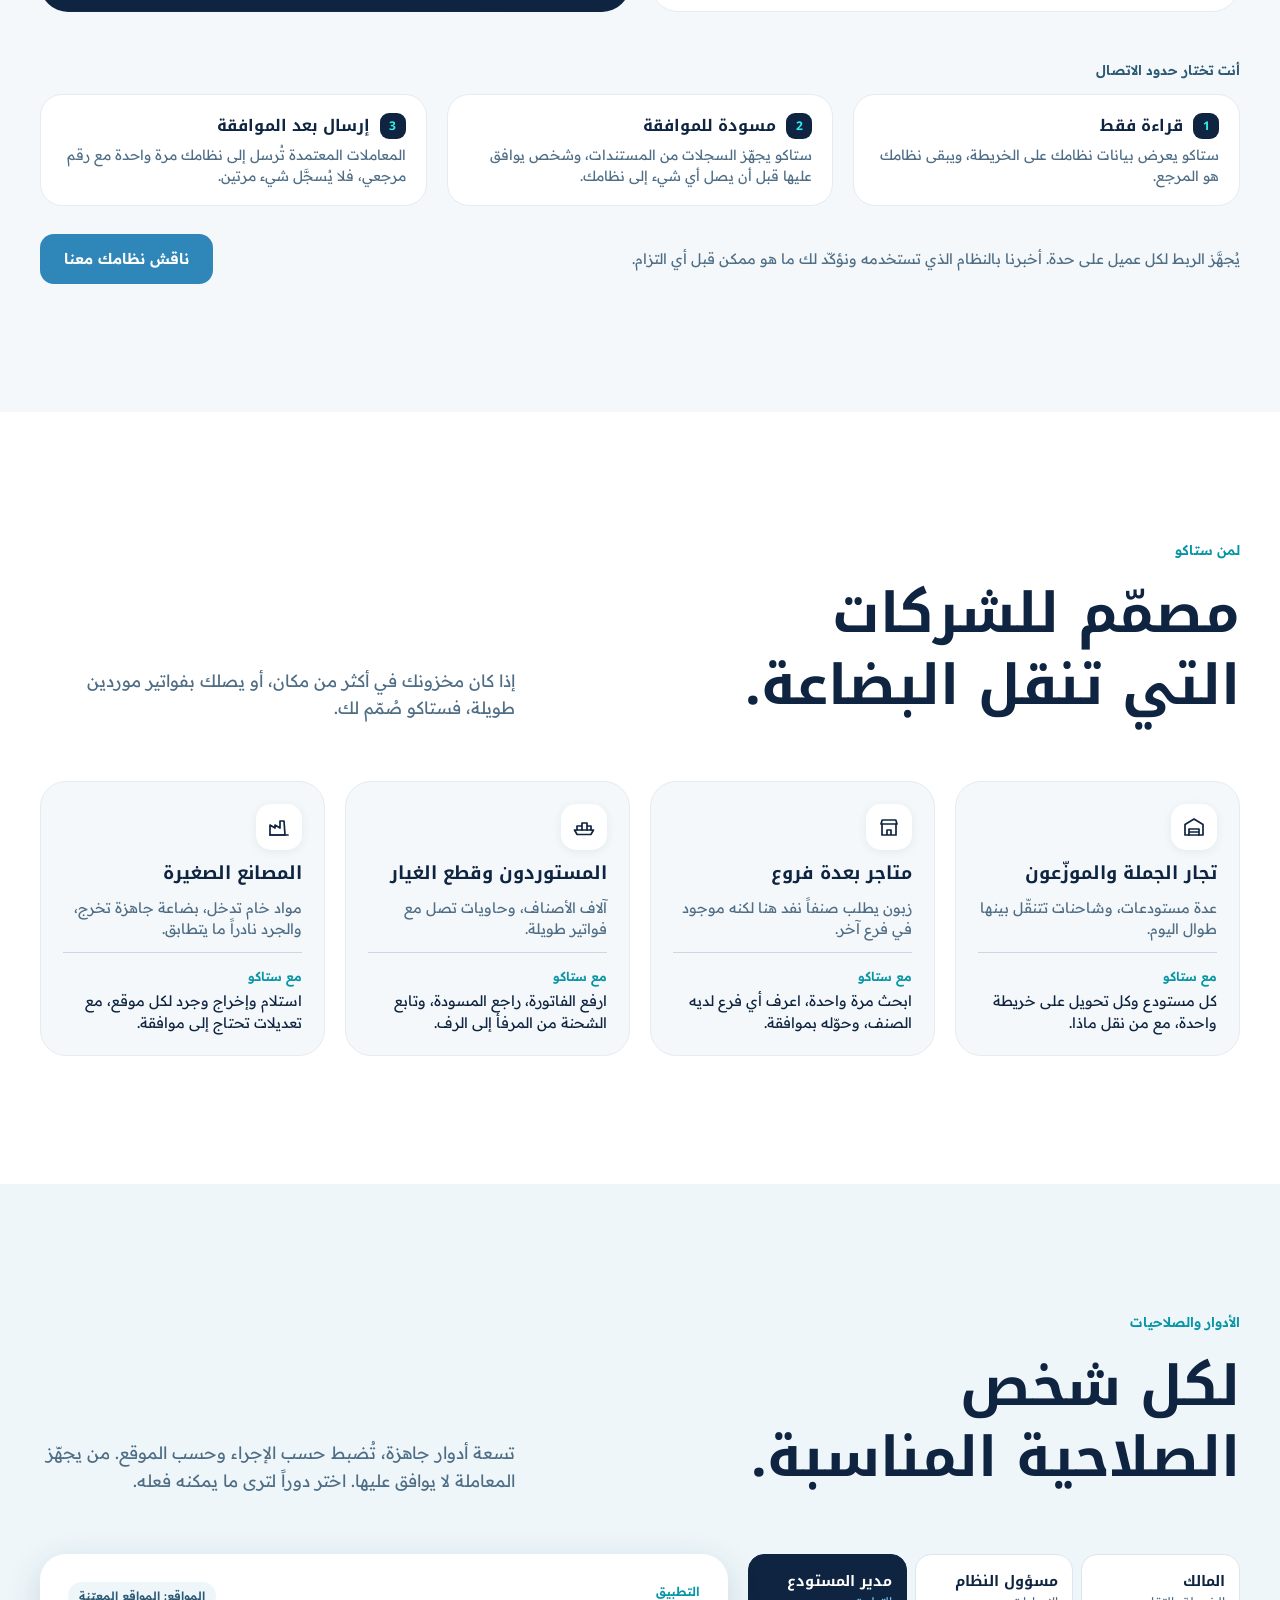
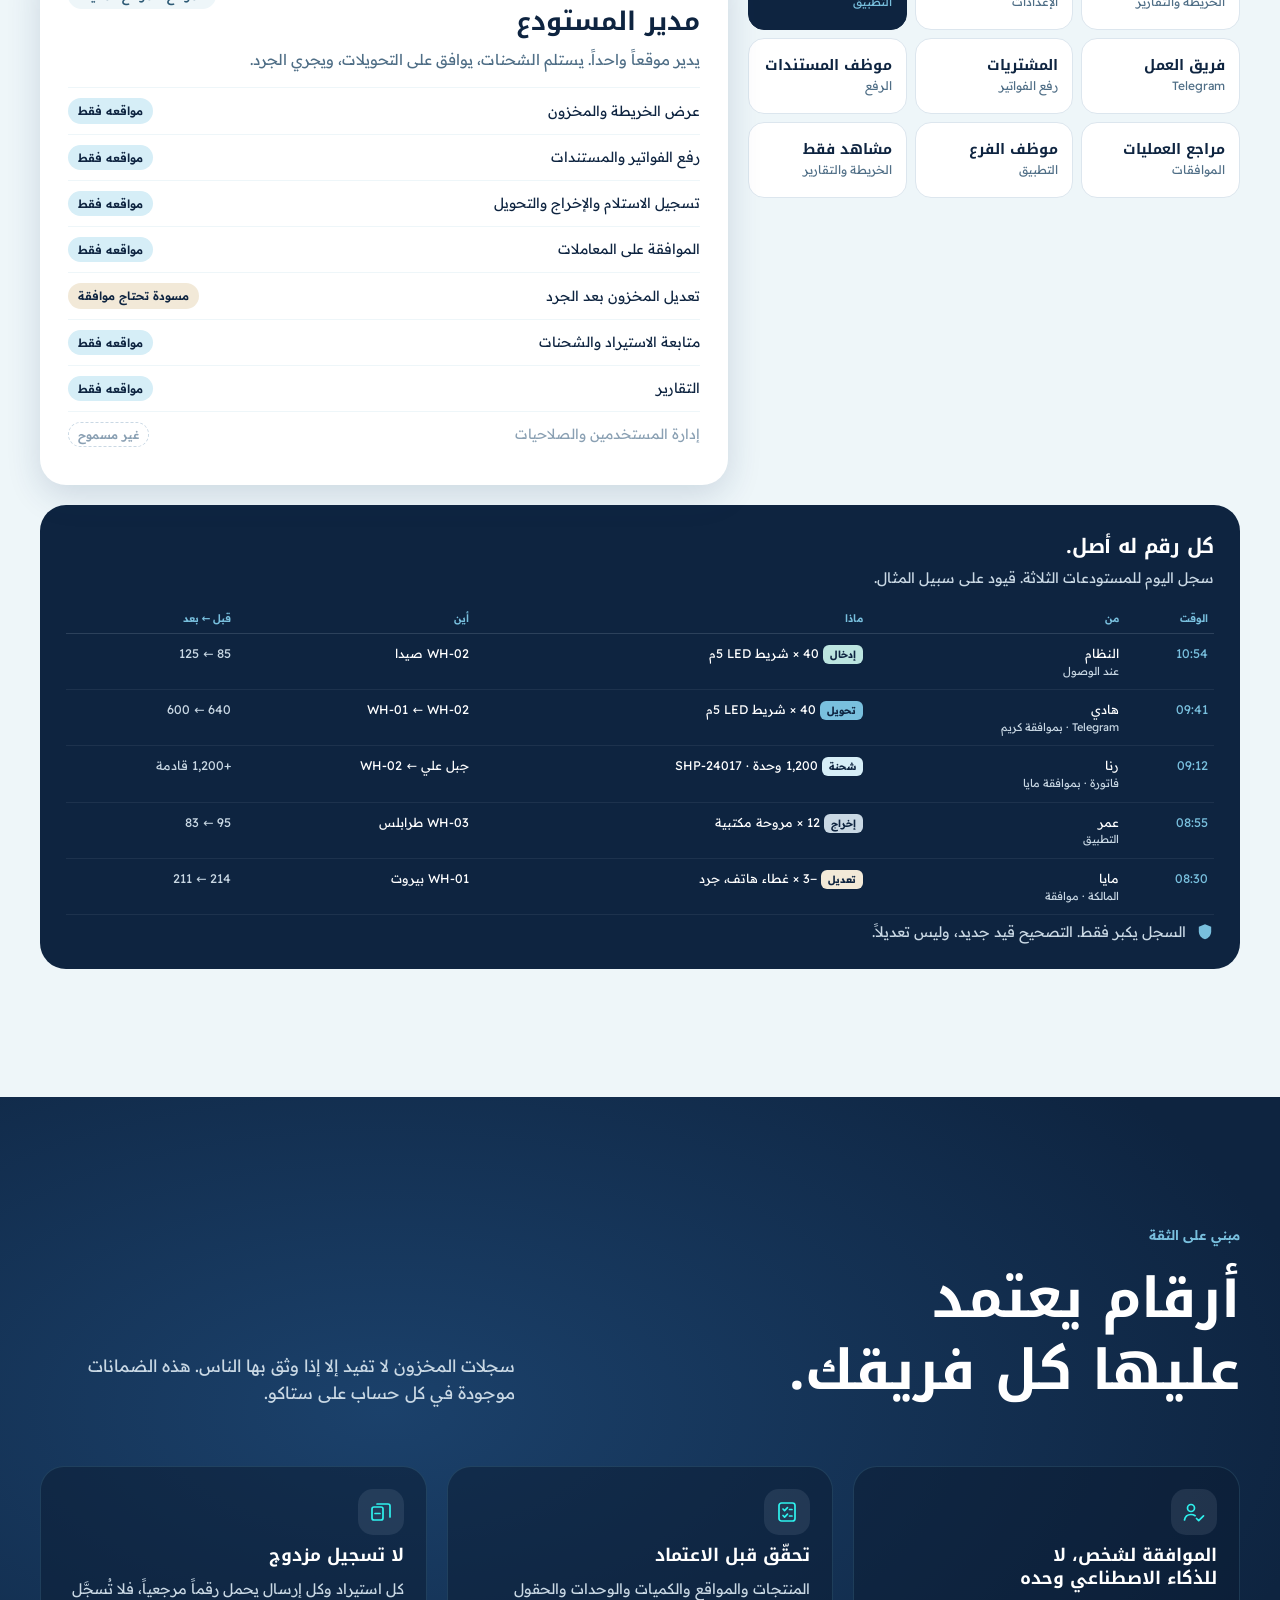
==== commit 4a02854d: "Fix Prob section" ====
--- a/ar/index.html
+++ b/ar/index.html
@@ -274,29 +274,41 @@
     <div class="pb-copy">
       <p class="eyebrow" data-i="pbEyebrow">المشكلة الحقيقية</p>
       <h2 class="h2" id="pbH" data-i="pbH2">لا أحد يسجّل التحويلات.</h2>
-      <p class="lede" data-i="pbP">البضاعة تتنقّل بين المستودعات طوال اليوم. تسجيل كل حركة يبدو عملاً إضافياً بلا نتيجة ظاهرة، فيُهمَل. الأرقام تنحرف، وبعد فترة لا أحد يثق بها.</p>
-      <div class="pb-answer">
-        <svg viewBox="0 0 40 40" aria-hidden="true"><rect width="40" height="40" rx="12" fill="#0E2440"/><svg x="7" y="7" width="26" height="26"><use href="#mark"/></svg></svg>
-        <p data-i="pbAnswer"><b>جواب ستاكو:</b> أن يأخذ التسجيل حوالي 10 ثوانٍ، وأن تظهر كل حركة على الخريطة كشاحنة أو سفينة أو طائرة.</p>
-      </div>
-    </div>
-    <div class="sheet">
-      <div class="sh-top">
-        <h3><span data-i="shTitle">ورقة جرد · WH-01 بيروت</span><small data-i="shSub">ما تقوله السجلات مقابل ما على الرف</small></h3>
-        <span class="tagx" data-i="shExample">مثال</span>
-      </div>
-      <div class="tbl-wrap">
-        <table class="count">
-          <thead><tr><th data-i="thItem">الصنف</th><th class="n" data-i="thSys">في السجلات</th><th class="n" data-i="thShelf">على الرف</th><th class="n" data-i="thGap">الفرق</th><th data-i="thWhy">ماذا حصل</th></tr></thead>
-          <tbody>
-            <tr><td><span data-i="r1n">شريط LED&rlm; 5م</span><span class="sku">SKU-10240</span></td><td class="n">640</td><td class="n">600</td><td class="n"><span class="gp neg">−40</span></td><td class="why" data-i="r1w">أُرسل إلى صيدا ولم يسجّله أحد.</td></tr>
-            <tr><td><span data-i="r2n">كاميرا مراقبة</span><span class="sku">SKU-10377</span></td><td class="n">210</td><td class="n">236</td><td class="n"><span class="gp pos">+26</span></td><td class="why" data-i="r2w">استُلمت حاوية ولم تُدخل.</td></tr>
-            <tr><td><span data-i="r3n">مروحة مكتبية</span><span class="sku">SKU-10651</span></td><td class="n">95</td><td class="n">60</td><td class="n"><span class="gp neg">−35</span></td><td class="why" data-i="r3w">بيعت من هنا وخُصمت في طرابلس.</td></tr>
-            <tr><td><span data-i="r4n">كابل USB-C&rlm; 1م</span><span class="sku">SKU-10514</span></td><td class="n">1,180</td><td class="n">1,180</td><td class="n"><span class="gp zero">0</span></td><td class="why" data-i="r4w">مطابق.</td></tr>
-          </tbody>
-        </table>
-      </div>
-      <p class="sh-foot" data-i="shFoot">ثلاثة أسطر من أربعة خاطئة، وكل خطأ بدأ بحركة لم يكتبها أحد.</p>
+      <p class="lede" data-i="pbP">البضاعة تتنقّل بين المستودعات طوال اليوم. تسجيل الحركة يعني نموذجاً أو جدولاً، فيُهمَل. كل حركة لا تُسجَّل تترك السجلات خاطئة، وبعد فترة لا أحد يثق بها.</p>
+      <p class="pb-note" data-i="pbNote">هذا التحويل نفسه، قبل ستاكو وبعده.</p>
+    </div>
+    <div class="ba">
+      <p class="ba-case"><svg aria-hidden="true"><use href="#i-truck"/></svg><span data-i="baCase">40 × شريط LED&rlm; 5م · بيروت ← صيدا</span></p>
+      <div class="ba-grid">
+        <article class="ba-col before">
+          <p class="ba-tag"><span data-i="baBefore">قبل</span></p>
+          <h3 data-i="baBeforeH">الحركة لا تُكتب أبداً</h3>
+          <ol class="ba-steps">
+            <li><svg class="ba-ic" viewBox="0 0 16 16" aria-hidden="true"><path d="M4.5 4.5l7 7M11.5 4.5l-7 7" fill="none" stroke="currentColor" stroke-width="1.9" stroke-linecap="round"/></svg><span data-i="baB1">الشاحنة تخرج من بيروت. تسجيلها يعني نموذجاً لاحقاً.</span></li>
+            <li><svg class="ba-ic" viewBox="0 0 16 16" aria-hidden="true"><path d="M4.5 4.5l7 7M11.5 4.5l-7 7" fill="none" stroke="currentColor" stroke-width="1.9" stroke-linecap="round"/></svg><span data-i="baB2">اليوم يزدحم، ولا أحد يملأه.</span></li>
+            <li><svg class="ba-ic" viewBox="0 0 16 16" aria-hidden="true"><path d="M4.5 4.5l7 7M11.5 4.5l-7 7" fill="none" stroke="currentColor" stroke-width="1.9" stroke-linecap="round"/></svg><span data-i="baB3">لا أحد يرى الأشرطة الـ40 على الطريق.</span></li>
+          </ol>
+          <div class="ba-res">
+            <dl><div><dt data-i="baRec">في السجلات</dt><dd>640</dd></div><div><dt data-i="baShelf">على الرف</dt><dd>600</dd></div></dl>
+            <span class="gp neg">−40</span>
+          </div>
+          <p class="ba-out" data-i="baBOut">يُكتشف الفرق بعد أسابيع، في الجرد التالي.</p>
+        </article>
+        <article class="ba-col after">
+          <p class="ba-tag"><svg viewBox="0 0 40 40" aria-hidden="true"><rect width="40" height="40" rx="11" fill="#0E2440"/><svg x="7" y="7" width="26" height="26"><use href="#mark"/></svg></svg><span data-i="baAfter">بعد، مع ستاكو</span></p>
+          <h3 data-i="baAfterH">الحركة تُسجَّل في 10 ثوانٍ</h3>
+          <ol class="ba-steps">
+            <li><svg class="ba-ic" viewBox="0 0 16 16" aria-hidden="true"><path d="M3.6 8.3l2.9 2.9 5.9-6.3" fill="none" stroke="currentColor" stroke-width="1.9" stroke-linecap="round" stroke-linejoin="round"/></svg><span data-i="baA1">هادي يكتب للبوت على Telegram: «بعتت 40 شريط LED لصيدا».</span></li>
+            <li><svg class="ba-ic" viewBox="0 0 16 16" aria-hidden="true"><path d="M3.6 8.3l2.9 2.9 5.9-6.3" fill="none" stroke="currentColor" stroke-width="1.9" stroke-linecap="round" stroke-linejoin="round"/></svg><span data-i="baA2">كريم، المدير، يوافق على المسودة.</span></li>
+            <li><svg class="ba-ic" viewBox="0 0 16 16" aria-hidden="true"><path d="M3.6 8.3l2.9 2.9 5.9-6.3" fill="none" stroke="currentColor" stroke-width="1.9" stroke-linecap="round" stroke-linejoin="round"/></svg><span data-i="baA3">شاحنة تظهر على الخريطة مع وقت الوصول.</span></li>
+          </ol>
+          <div class="ba-res">
+            <dl><div><dt data-i="baRec2">في السجلات</dt><dd>600</dd></div><div><dt data-i="baShelf2">على الرف</dt><dd>600</dd></div></dl>
+            <span class="gp zero">0</span>
+          </div>
+          <p class="ba-out" data-i="baAOut">السجلات تطابق الرف في الدقيقة نفسها.</p>
+        </article>
+      </div>
     </div>
   </div>
 </section>
--- a/assets/css/style.css
+++ b/assets/css/style.css
@@ -171,28 +171,39 @@
 .problem{background:var(--paper);padding-block:clamp(84px,10vw,150px)}
 .pb-grid{display:grid;grid-template-columns:minmax(0,5fr) minmax(0,7fr);gap:clamp(36px,5vw,84px);align-items:start}
 .pb-copy{display:flex;flex-direction:column;gap:22px;position:sticky;top:110px}
-.pb-answer{display:grid;grid-template-columns:40px minmax(0,1fr);gap:14px;align-items:start;padding-top:22px;border-top:1px solid var(--visor);font-size:17px;line-height:1.55;color:var(--abyss)}
-.pb-answer svg{width:40px;height:40px}
-.pb-answer b{font-weight:600}
-.sheet{background:#fff;border-radius:26px;box-shadow:var(--shadow);padding:clamp(18px,2.4vw,30px);min-width:0}
-.sh-top{display:flex;align-items:center;justify-content:space-between;gap:12px;margin-bottom:16px;flex-wrap:wrap}
-.sh-top h3{font-size:16px;font-weight:600;letter-spacing:-.01em}
-.sh-top small{display:block;color:var(--ink2);font-size:12.5px;font-weight:400}
+.pb-note{font-size:15px;font-weight:600;color:var(--abyss);padding-top:20px;border-top:1px solid var(--visor);max-width:34em}
+.ba{min-width:0;display:flex;flex-direction:column;gap:14px}
+.ba-case{display:inline-flex;align-items:center;gap:10px;align-self:flex-start;font-size:13px;font-weight:600;color:var(--deep);background:#fff;border:1px solid var(--visor);border-radius:999px;padding:6px 14px}
+.ba-case svg{width:22px;height:14px;fill:var(--signal)}
+.ba-grid{display:grid;grid-template-columns:repeat(2,minmax(0,1fr));gap:14px}
+.ba-col{border-radius:24px;padding:clamp(18px,2.2vw,26px);display:flex;flex-direction:column;gap:14px;min-width:0}
+.ba-col.before{background:#fff;border:1px dashed #E3B9B9}
+.ba-col.after{background:#fff;box-shadow:var(--shadow);border:1px solid var(--ok)}
+.ba-tag{display:flex;align-items:center;gap:8px;font-size:12px;font-weight:700;letter-spacing:.12em;text-transform:uppercase}
+html[lang=ar] .ba-tag{letter-spacing:0;font-size:13px}
+.before .ba-tag{color:var(--alert)}
+.after .ba-tag{color:var(--signal)}
+.ba-tag svg{width:26px;height:26px}
+.ba-col h3{font-size:18px;font-weight:600;line-height:1.3;letter-spacing:-.01em}
+html[lang=ar] .ba-col h3{font-family:var(--f-ar);font-weight:700;letter-spacing:0}
+.ba-steps{list-style:none;margin:0;padding:0;display:flex;flex-direction:column;gap:10px;font-size:14px;line-height:1.5;color:var(--ink2)}
+.ba-steps li{display:grid;grid-template-columns:22px minmax(0,1fr);gap:10px;align-items:start}
+.ba-ic{width:22px;height:22px;padding:3px;border-radius:50%}
+.before .ba-ic{background:#FBE4E4;color:var(--alert)}
+.after .ba-ic{background:var(--ok);color:var(--abyss)}
+.ba-res{margin-top:auto;display:flex;align-items:center;justify-content:space-between;gap:12px;padding:12px 14px;border-radius:16px;background:var(--paper)}
+.ba-res dl{display:flex;gap:18px;margin:0}
+.ba-res dt{font-size:11px;font-weight:600;color:var(--ink2);text-transform:uppercase;letter-spacing:.06em}
+html[lang=ar] .ba-res dt{letter-spacing:0;font-size:12px}
+.ba-res dd{margin:0;font-size:20px;font-weight:700;font-variant-numeric:tabular-nums}
+.ba-out{font-size:13.5px;font-weight:600}
+.before .ba-out{color:var(--alert)}
+.after .ba-out{color:var(--deep)}
 .tagx{font-size:11px;font-weight:600;padding:4px 10px;border-radius:999px;background:var(--foam);color:var(--deep);white-space:nowrap}
-.tbl-wrap{overflow-x:auto;margin-inline:-6px;padding-inline:6px}
-table.count{width:100%;border-collapse:collapse;font-size:14px;min-width:560px}
-.count th{font-size:11px;font-weight:600;color:var(--ink2);text-align:start;padding:8px 8px;border-bottom:1px solid var(--visor);text-transform:uppercase;letter-spacing:.06em;white-space:nowrap}
-html[lang=ar] .count th{letter-spacing:0;font-size:12px}
-.count td{padding:14px 8px;border-bottom:1px solid var(--foam);vertical-align:middle}
-.count td.n,.count th.n{text-align:end;font-variant-numeric:tabular-nums}
-.count td.n{font-weight:600}
-.count .sku{display:block;font-size:11.5px;color:var(--ink2);font-weight:400}
-.count .why{color:var(--ink2);font-size:13px}
-.gp{display:inline-block;min-width:44px;text-align:center;font-weight:700;font-size:12.5px;padding:3px 9px;border-radius:999px;font-variant-numeric:tabular-nums}
+.gp{display:inline-block;direction:ltr;unicode-bidi:isolate;min-width:44px;text-align:center;font-weight:700;font-size:12.5px;padding:3px 9px;border-radius:999px;font-variant-numeric:tabular-nums}
 .gp.neg{background:var(--low)}.gp.pos{background:var(--hold)}.gp.zero{background:var(--ok)}
-.sh-foot{display:flex;gap:10px;align-items:center;margin-top:16px;color:var(--ink2);font-size:13px}
-.sh-foot b{color:var(--abyss)}
 @media(max-width:900px){.pb-grid{grid-template-columns:1fr}.pb-copy{position:static}}
+@media(max-width:620px){.ba-grid{grid-template-columns:1fr}}
 
 /* ---------- journey (scroll story) ---------- */
 .journey{position:relative;background:var(--abyss);color:#fff}
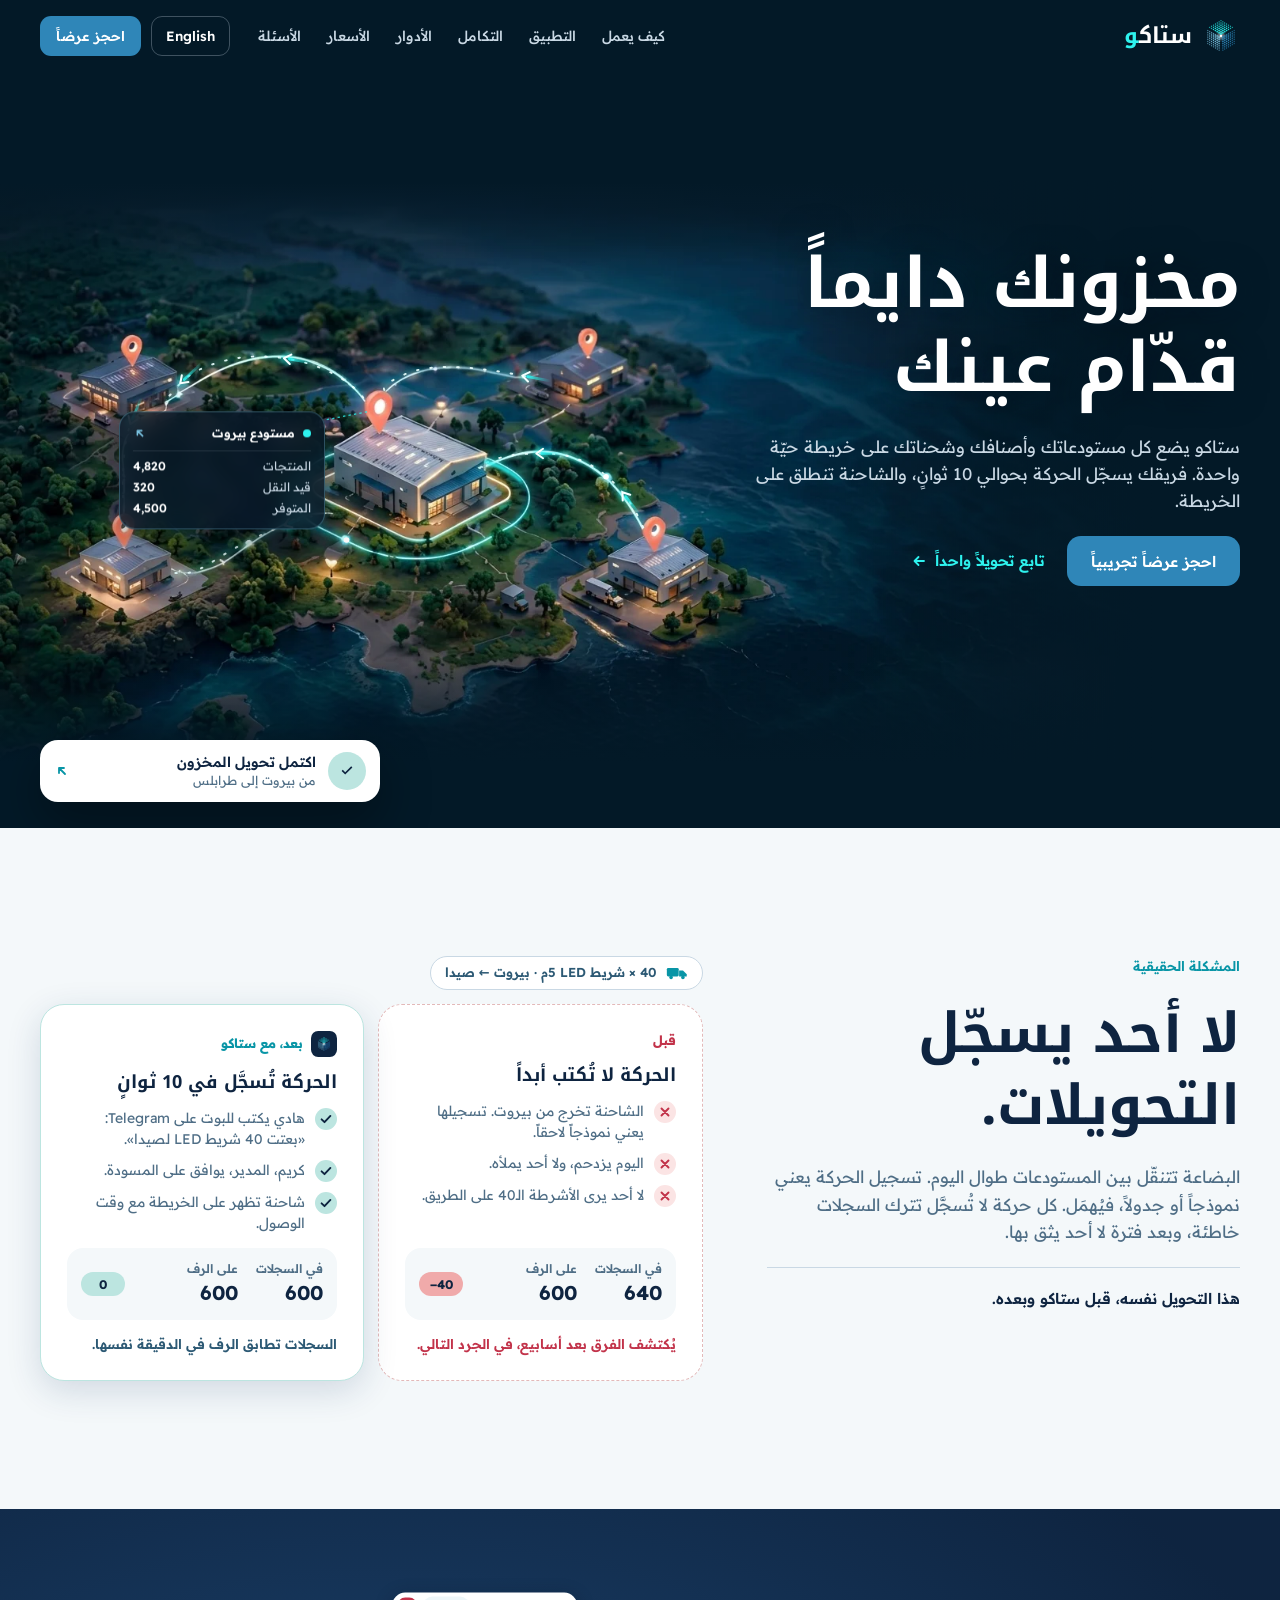
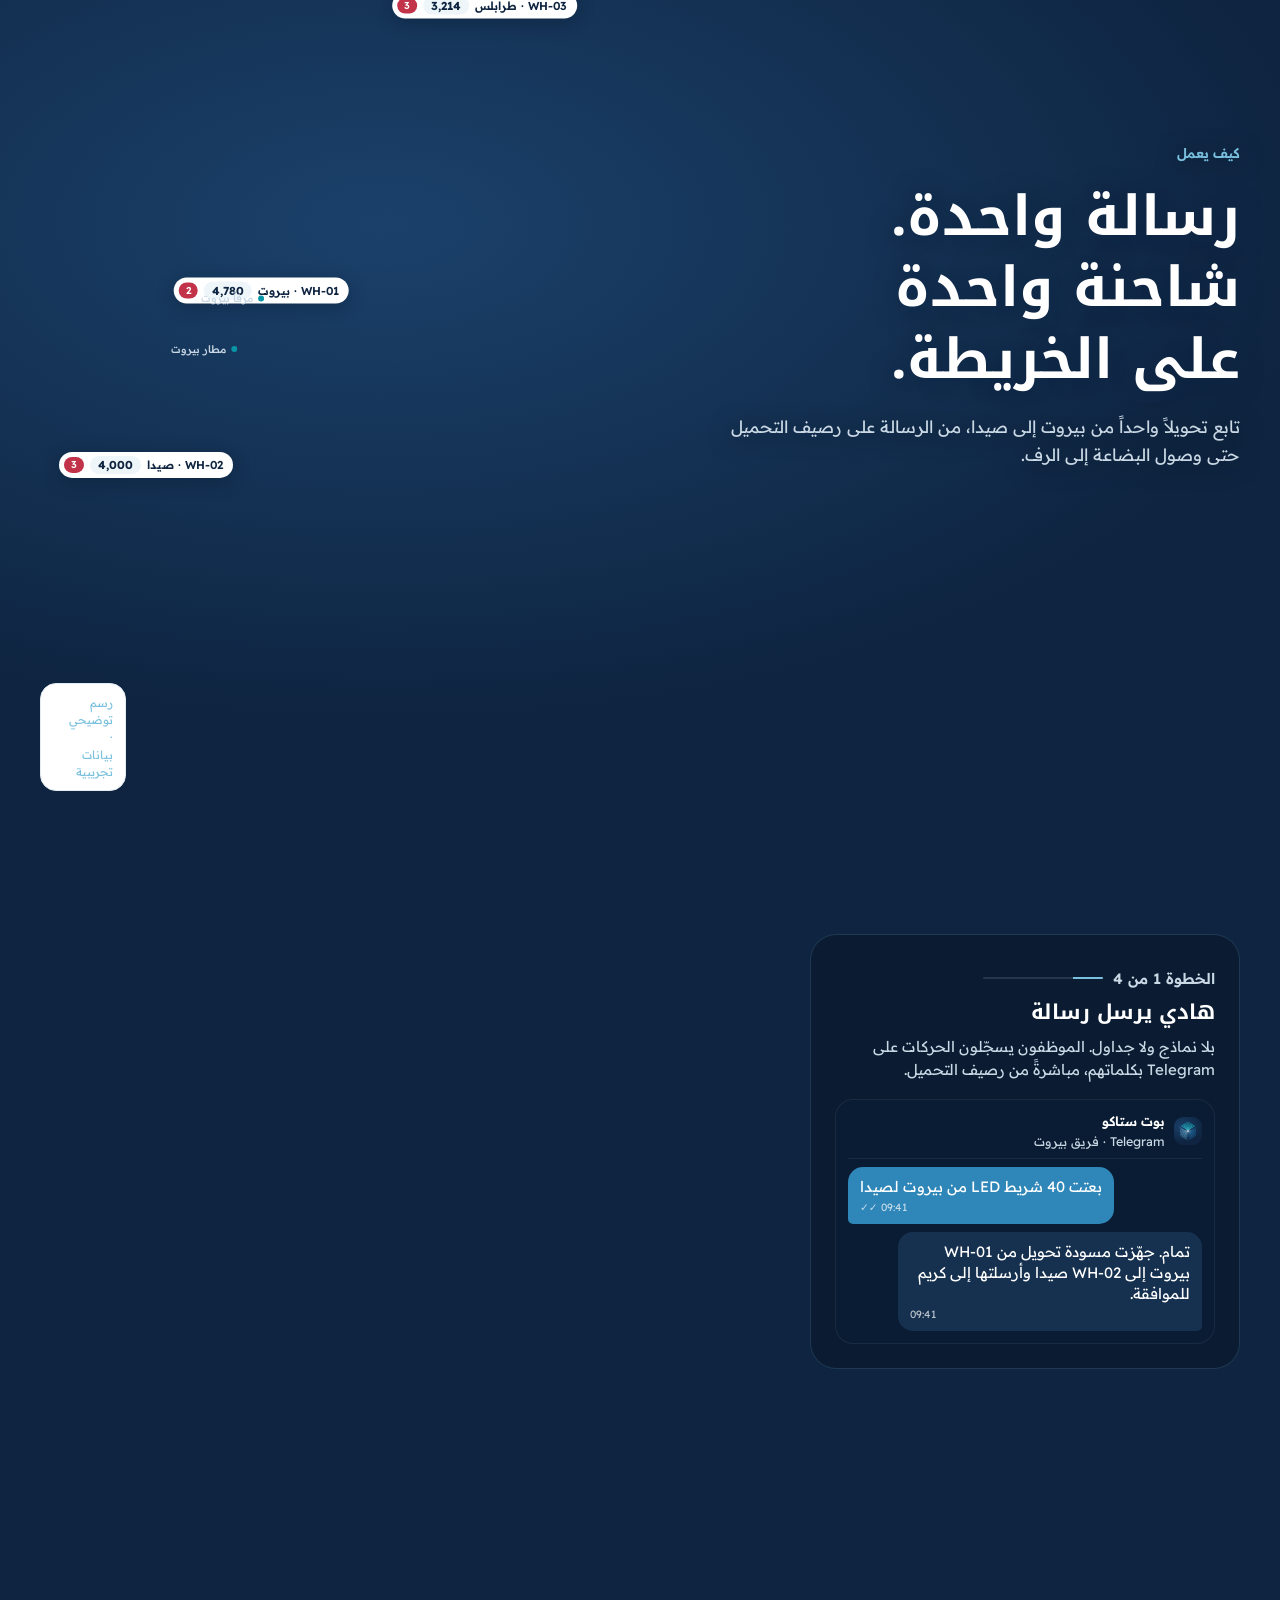
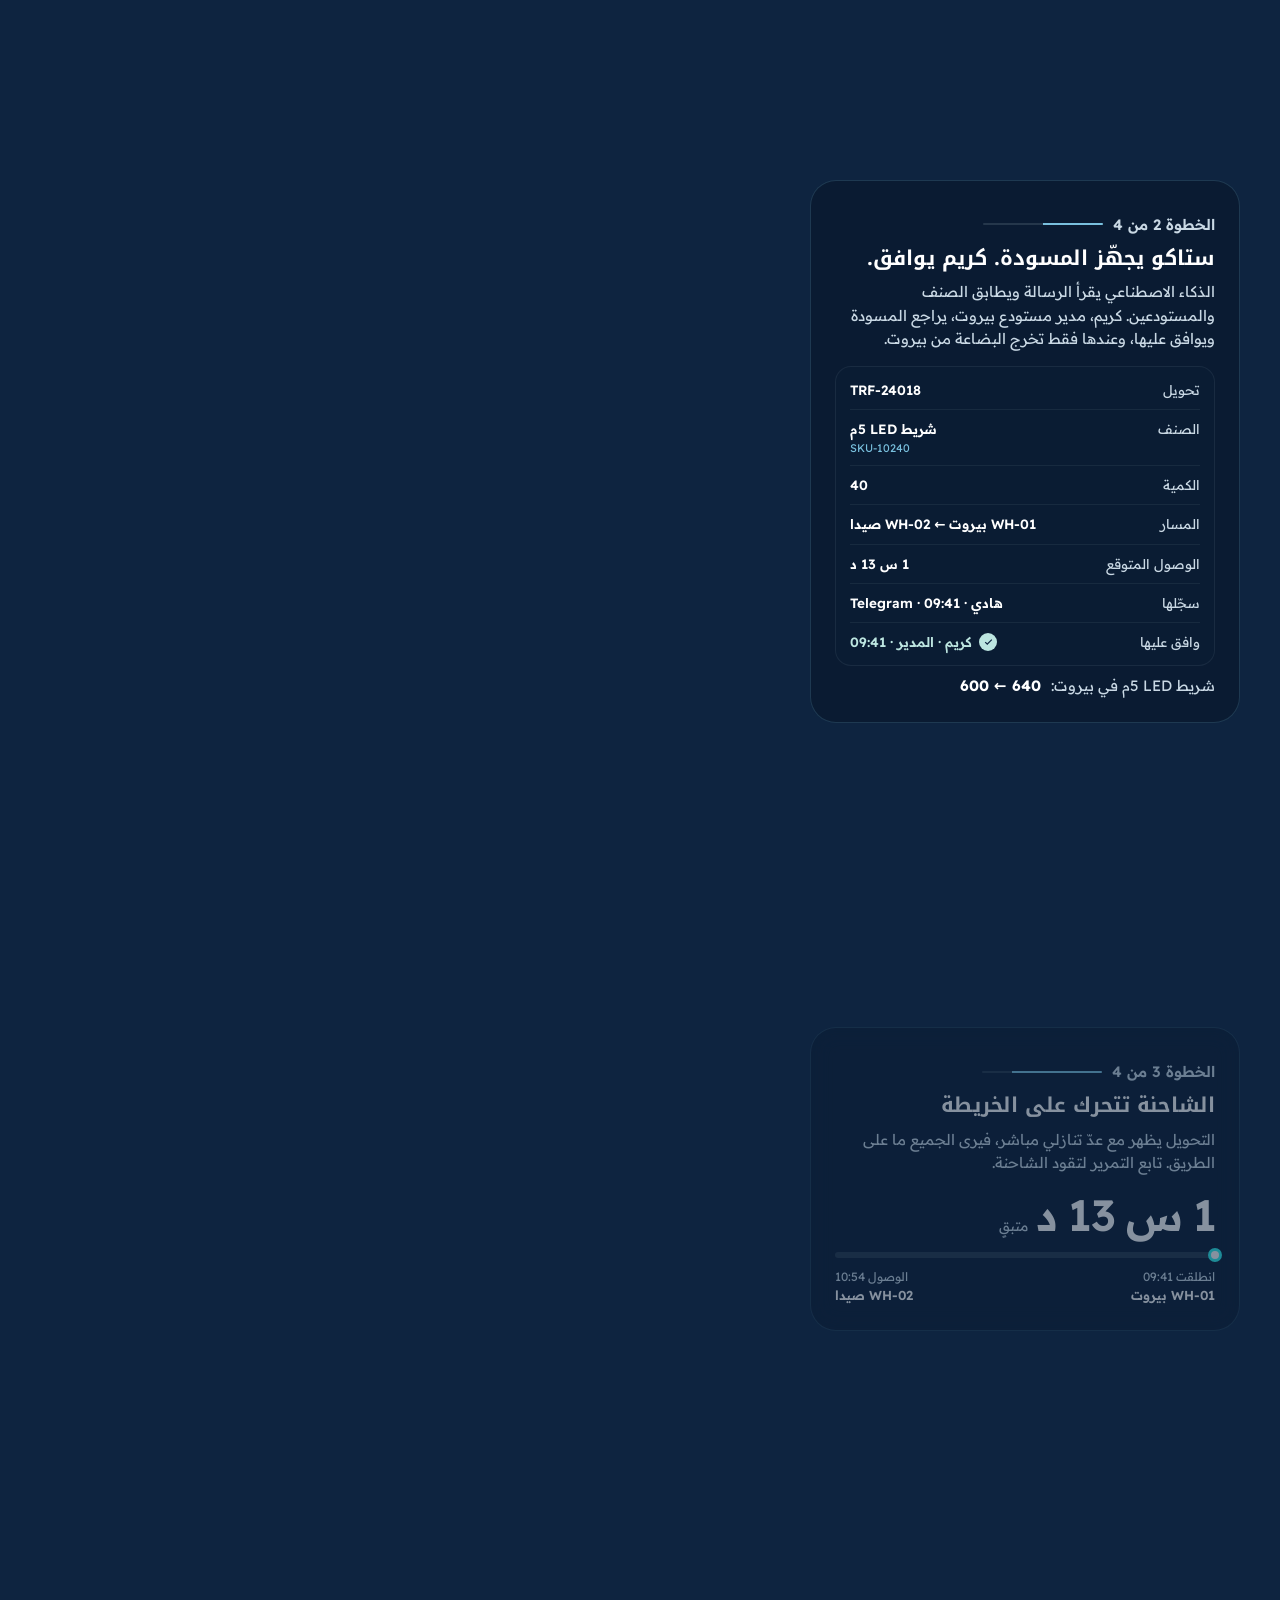
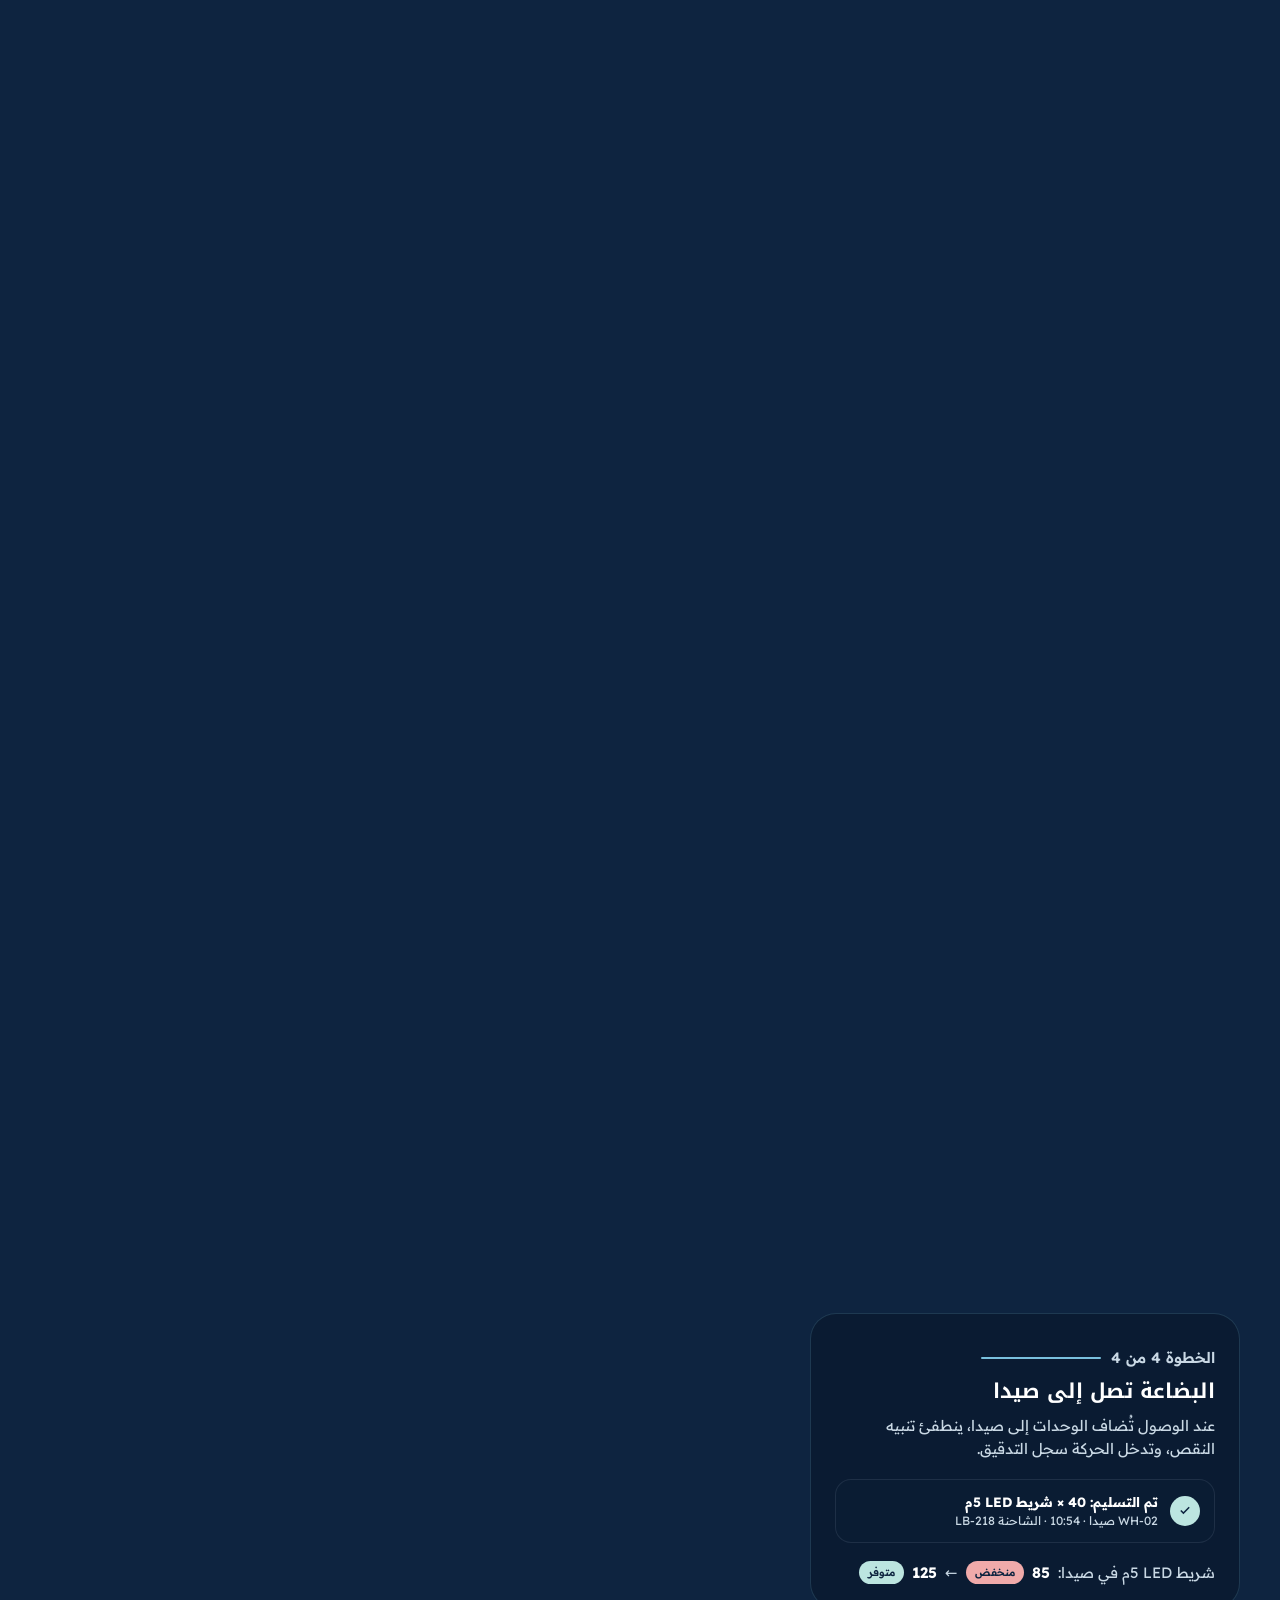
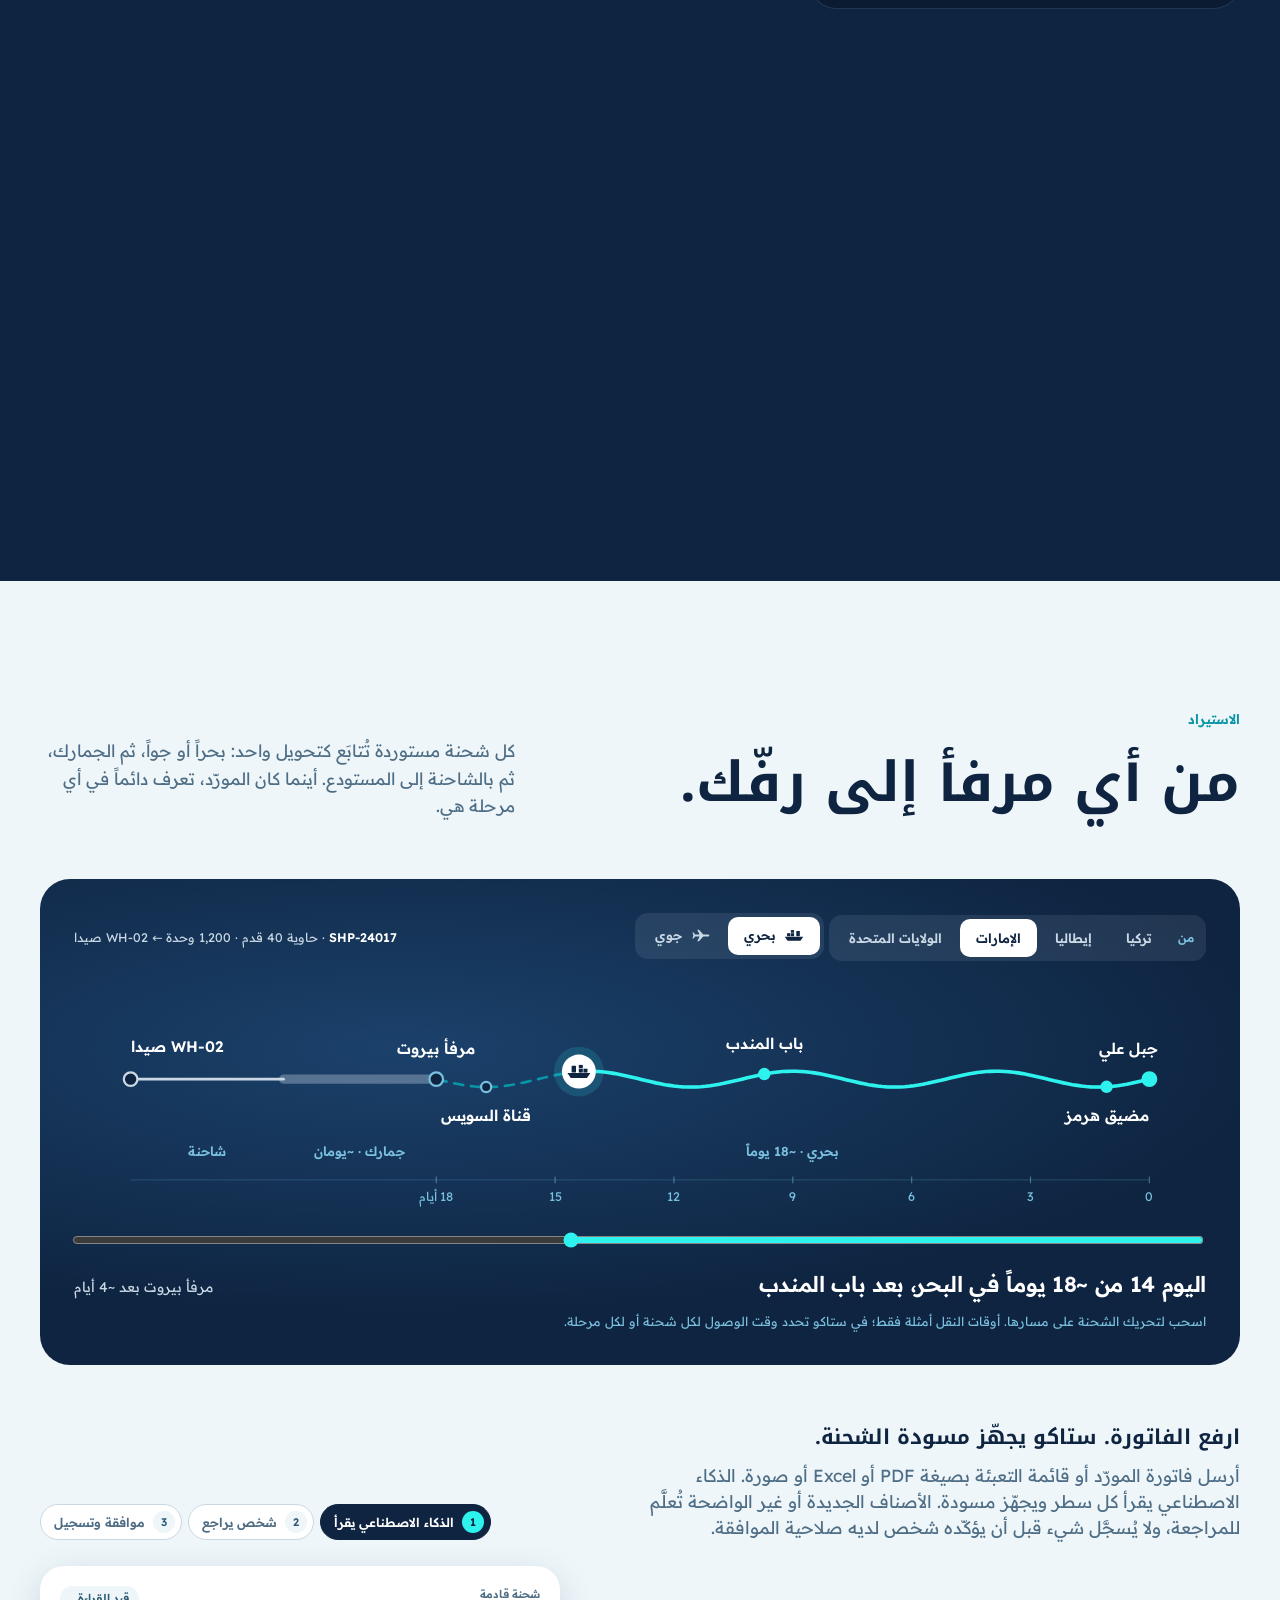
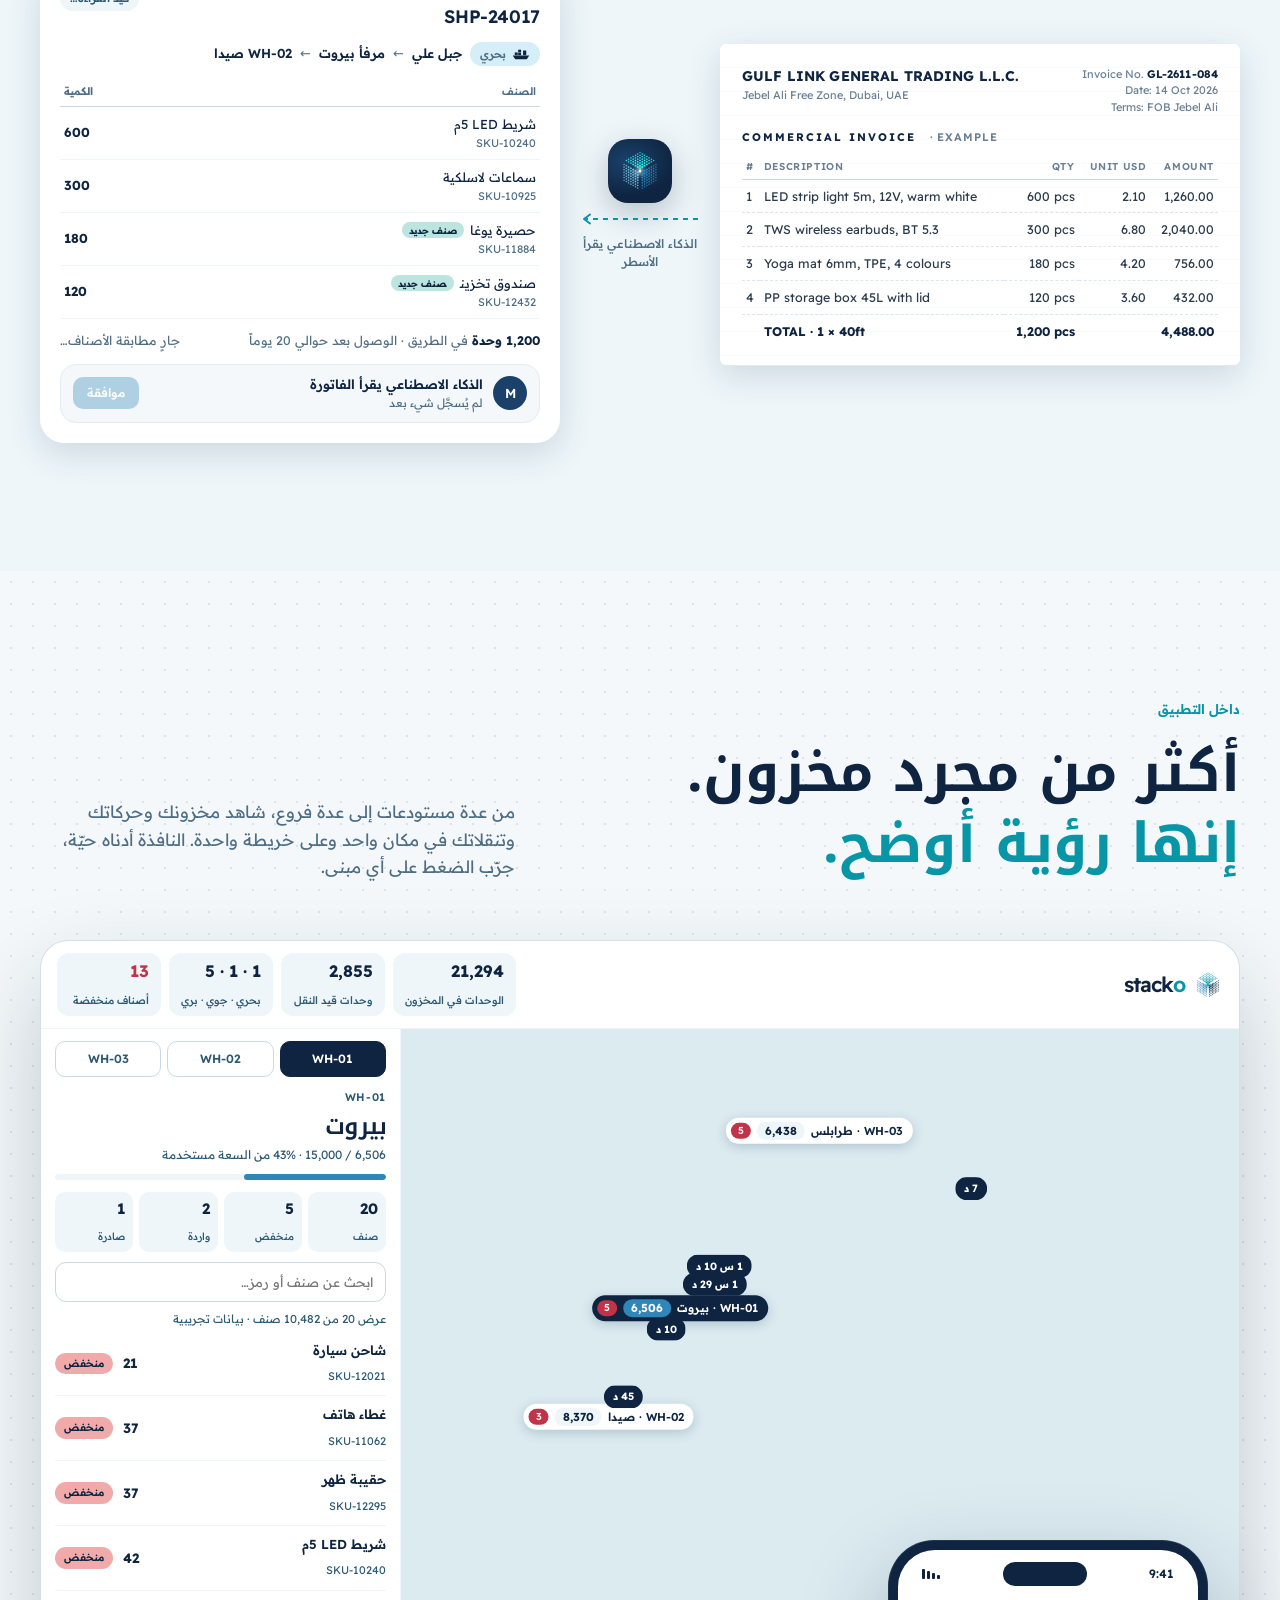
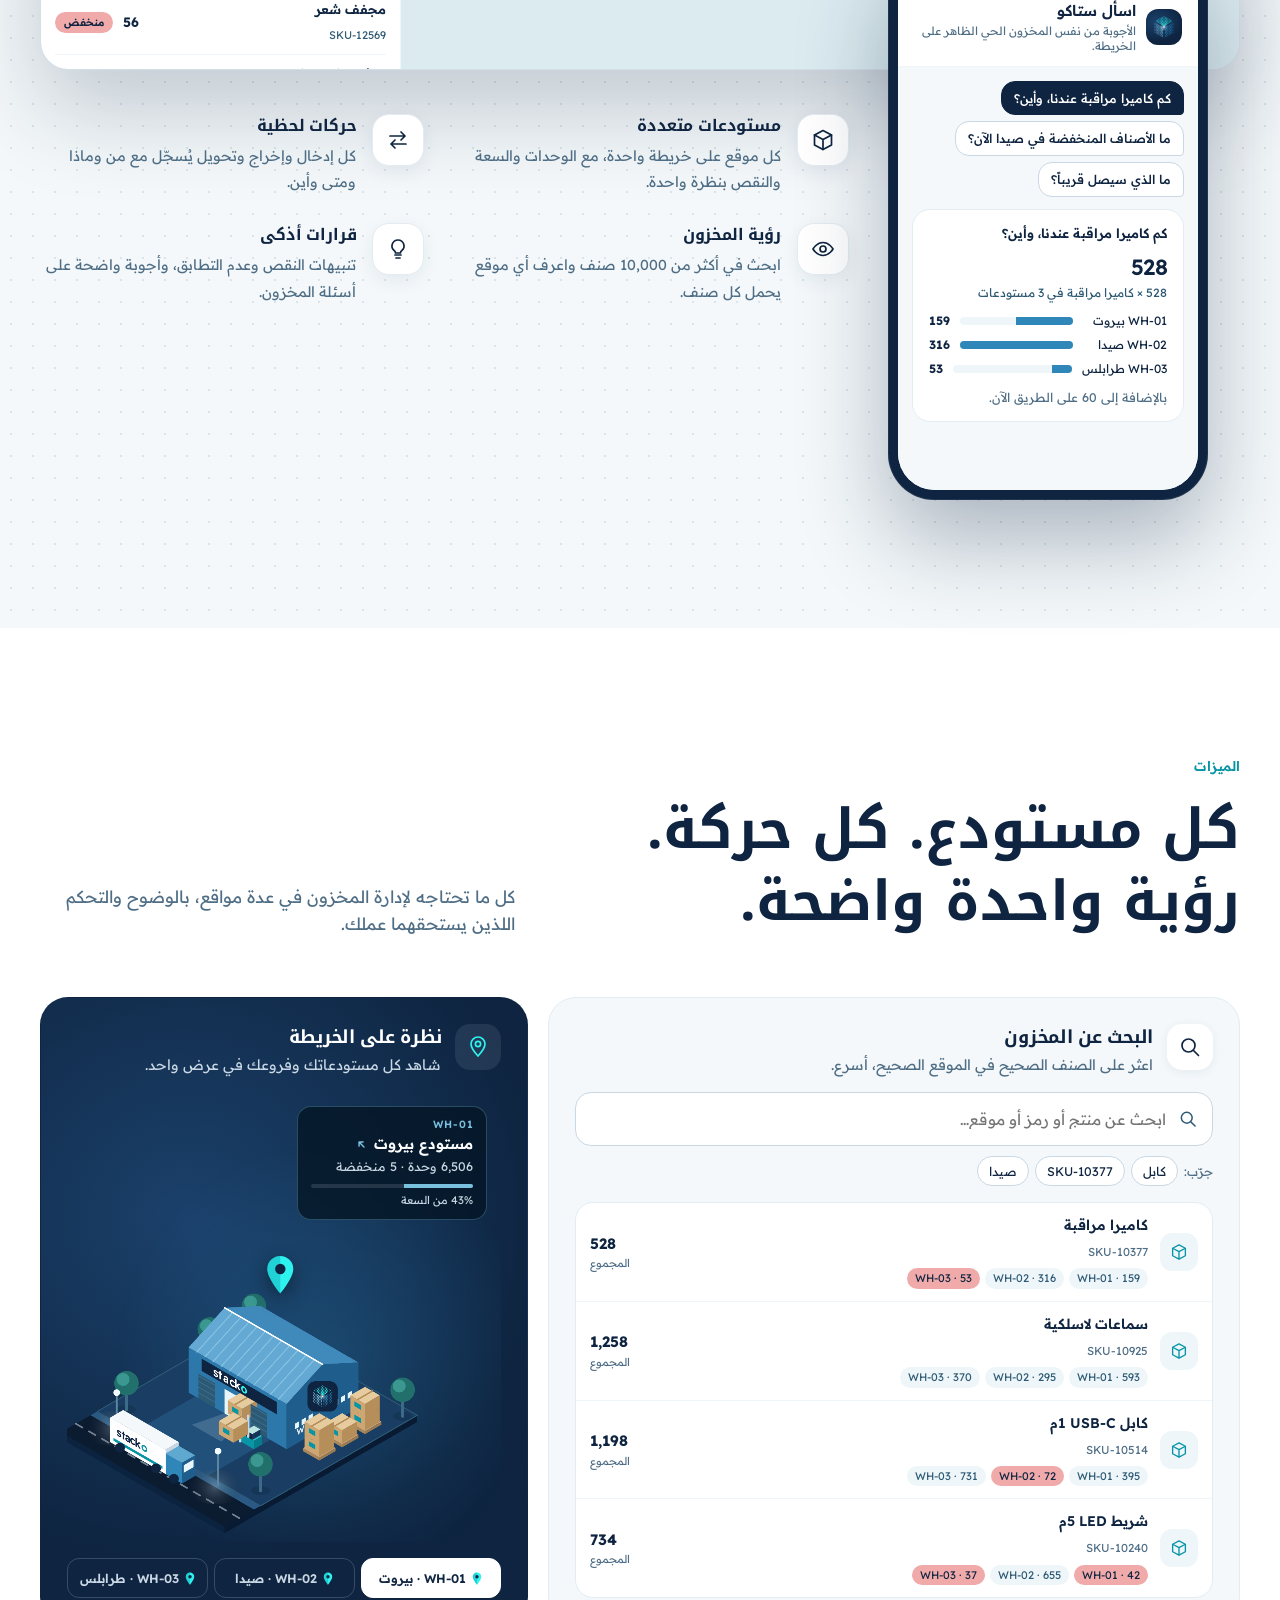
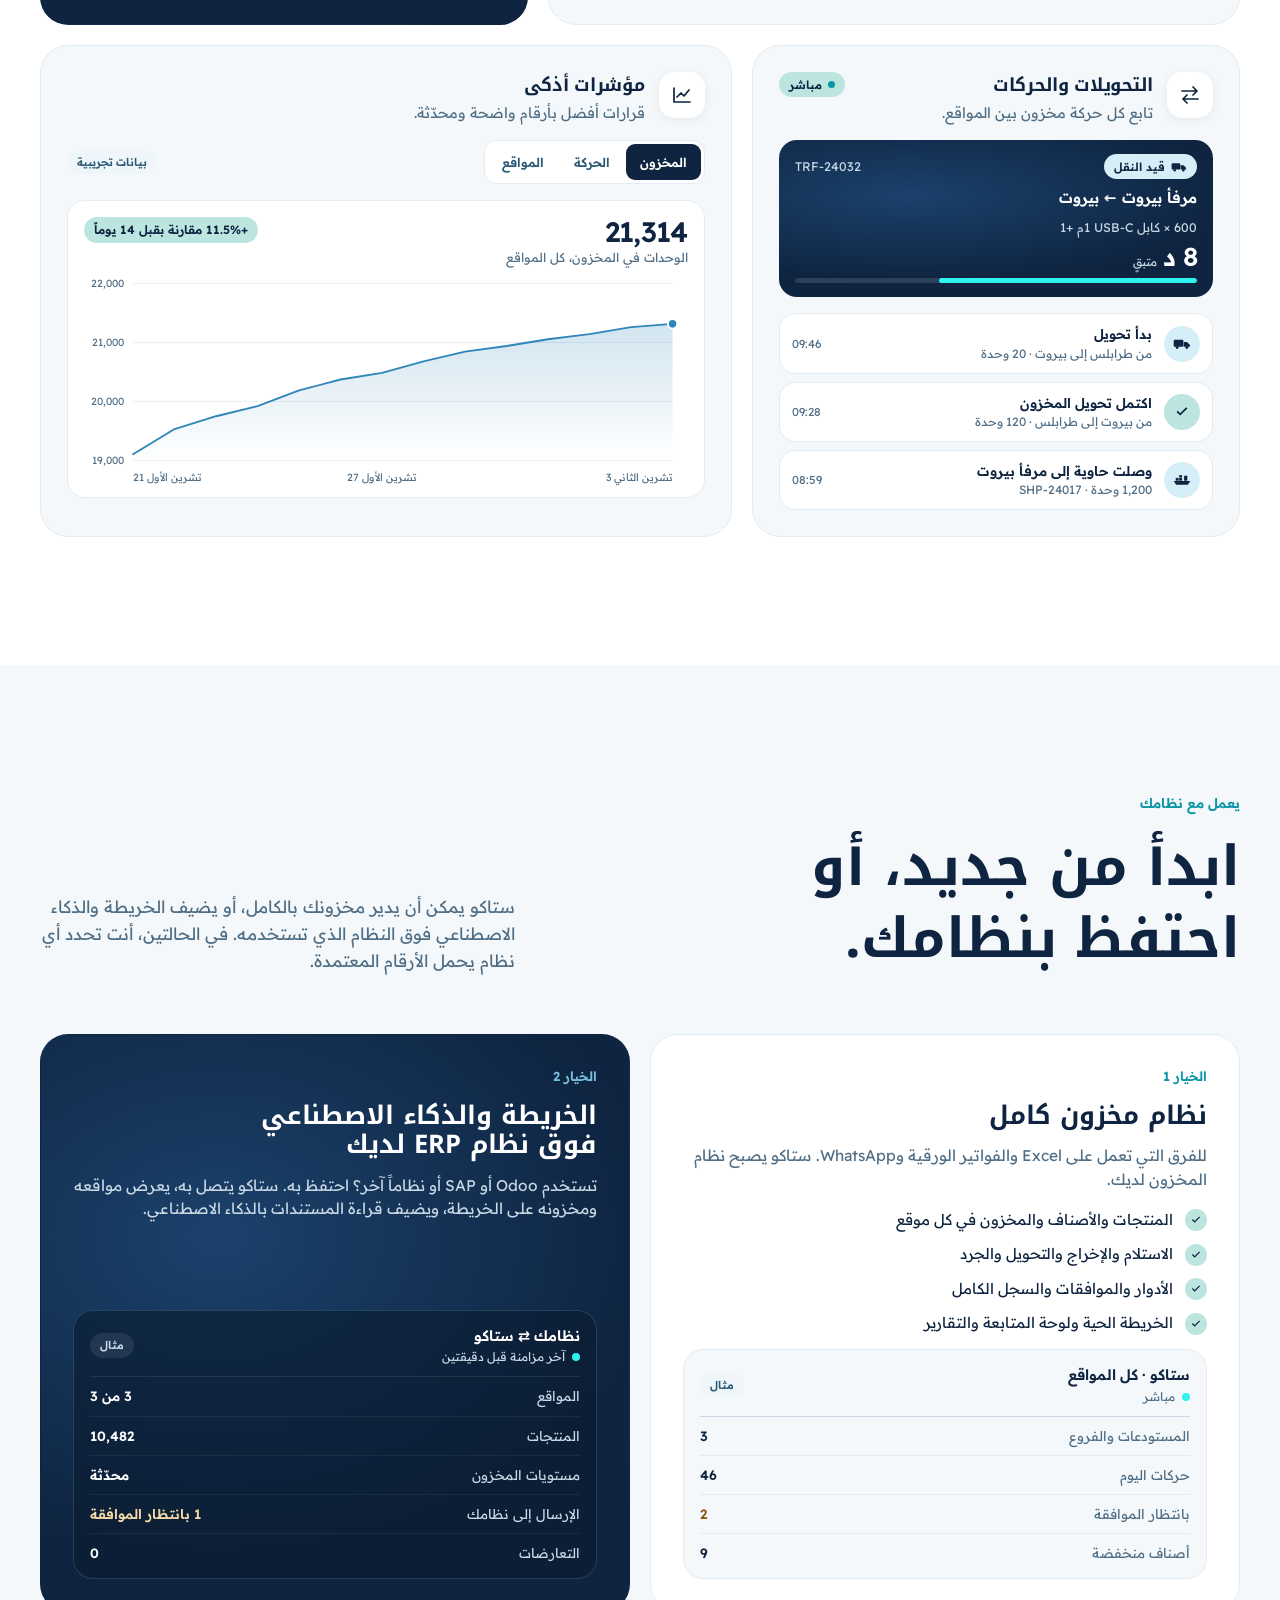
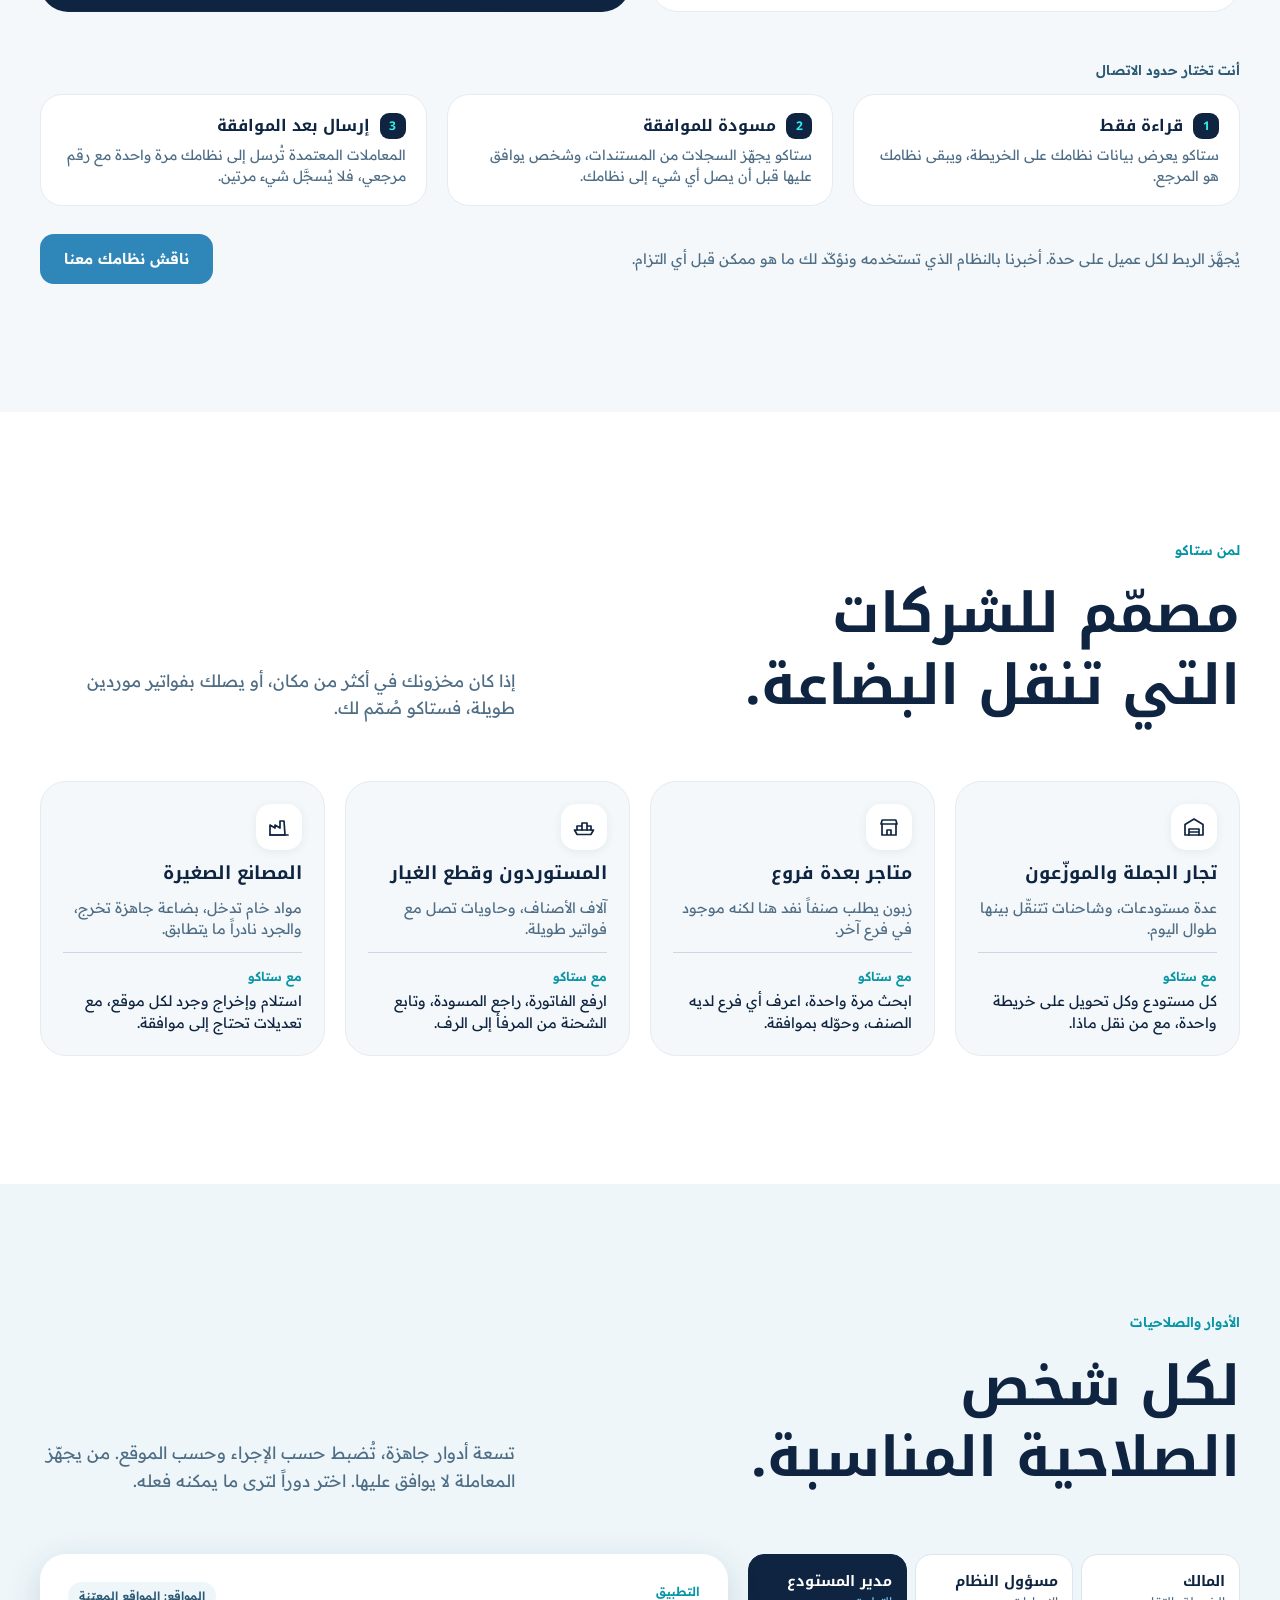
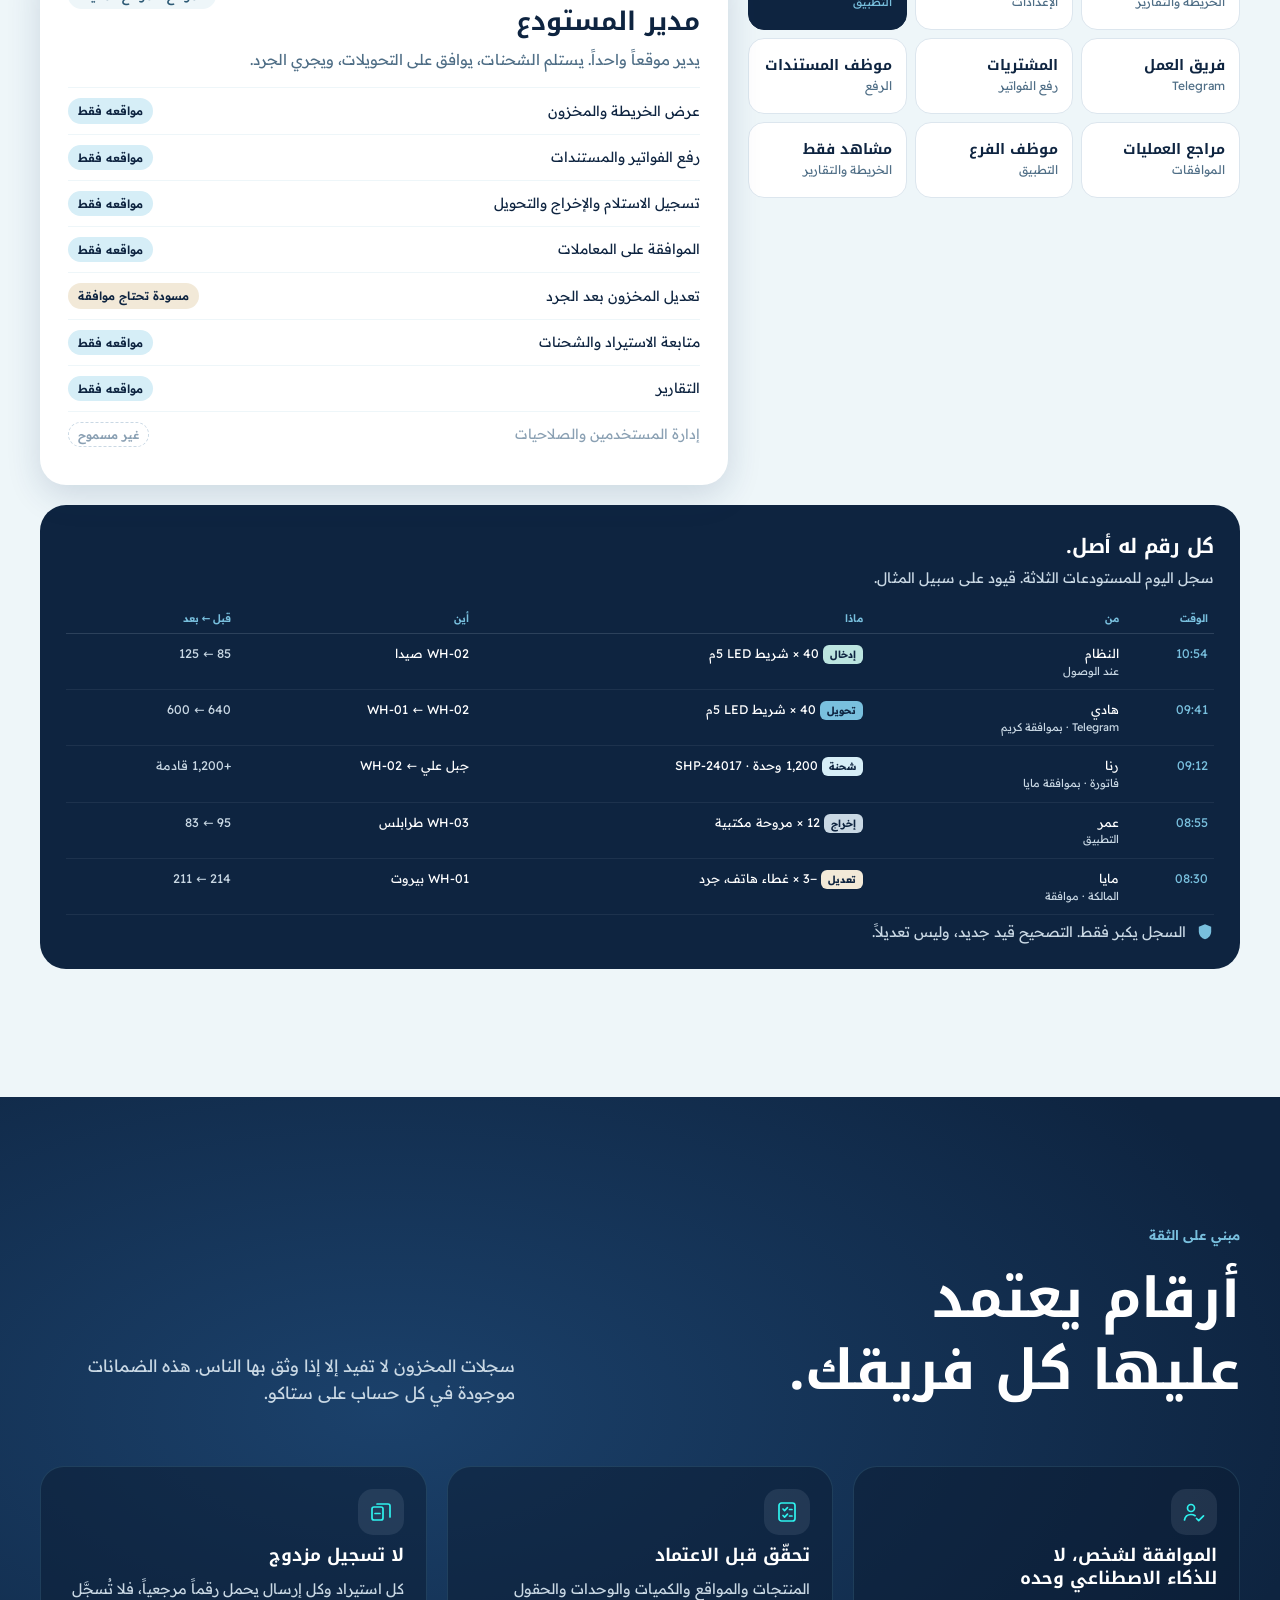
==== commit e86938c9: "Fix styling" ====
--- a/ar/index.html
+++ b/ar/index.html
@@ -43,7 +43,7 @@
 <link rel="preconnect" href="https://fonts.gstatic.com" crossorigin>
 <link rel="stylesheet" href="https://fonts.googleapis.com/css2?family=Audiowide&family=Noto+Kufi+Arabic:wght@500;600;700&family=Readex+Pro:wght@300;400;500;600;700&display=swap">
 <link rel="preload" href="/assets/images/hero-map.webp" as="image" type="image/webp" fetchpriority="high">
-<link rel="stylesheet" href="/assets/css/style.css">
+<link rel="stylesheet" href="/assets/css/style.css?v=20261116">
 
 <!-- Structured data -->
 <script type="application/ld+json">
@@ -796,6 +796,6 @@
   </div>
 </footer>
 
-<script src="/assets/js/main.js" defer></script>
+<script src="/assets/js/main.js?v=20261116" defer></script>
 </body>
 </html>
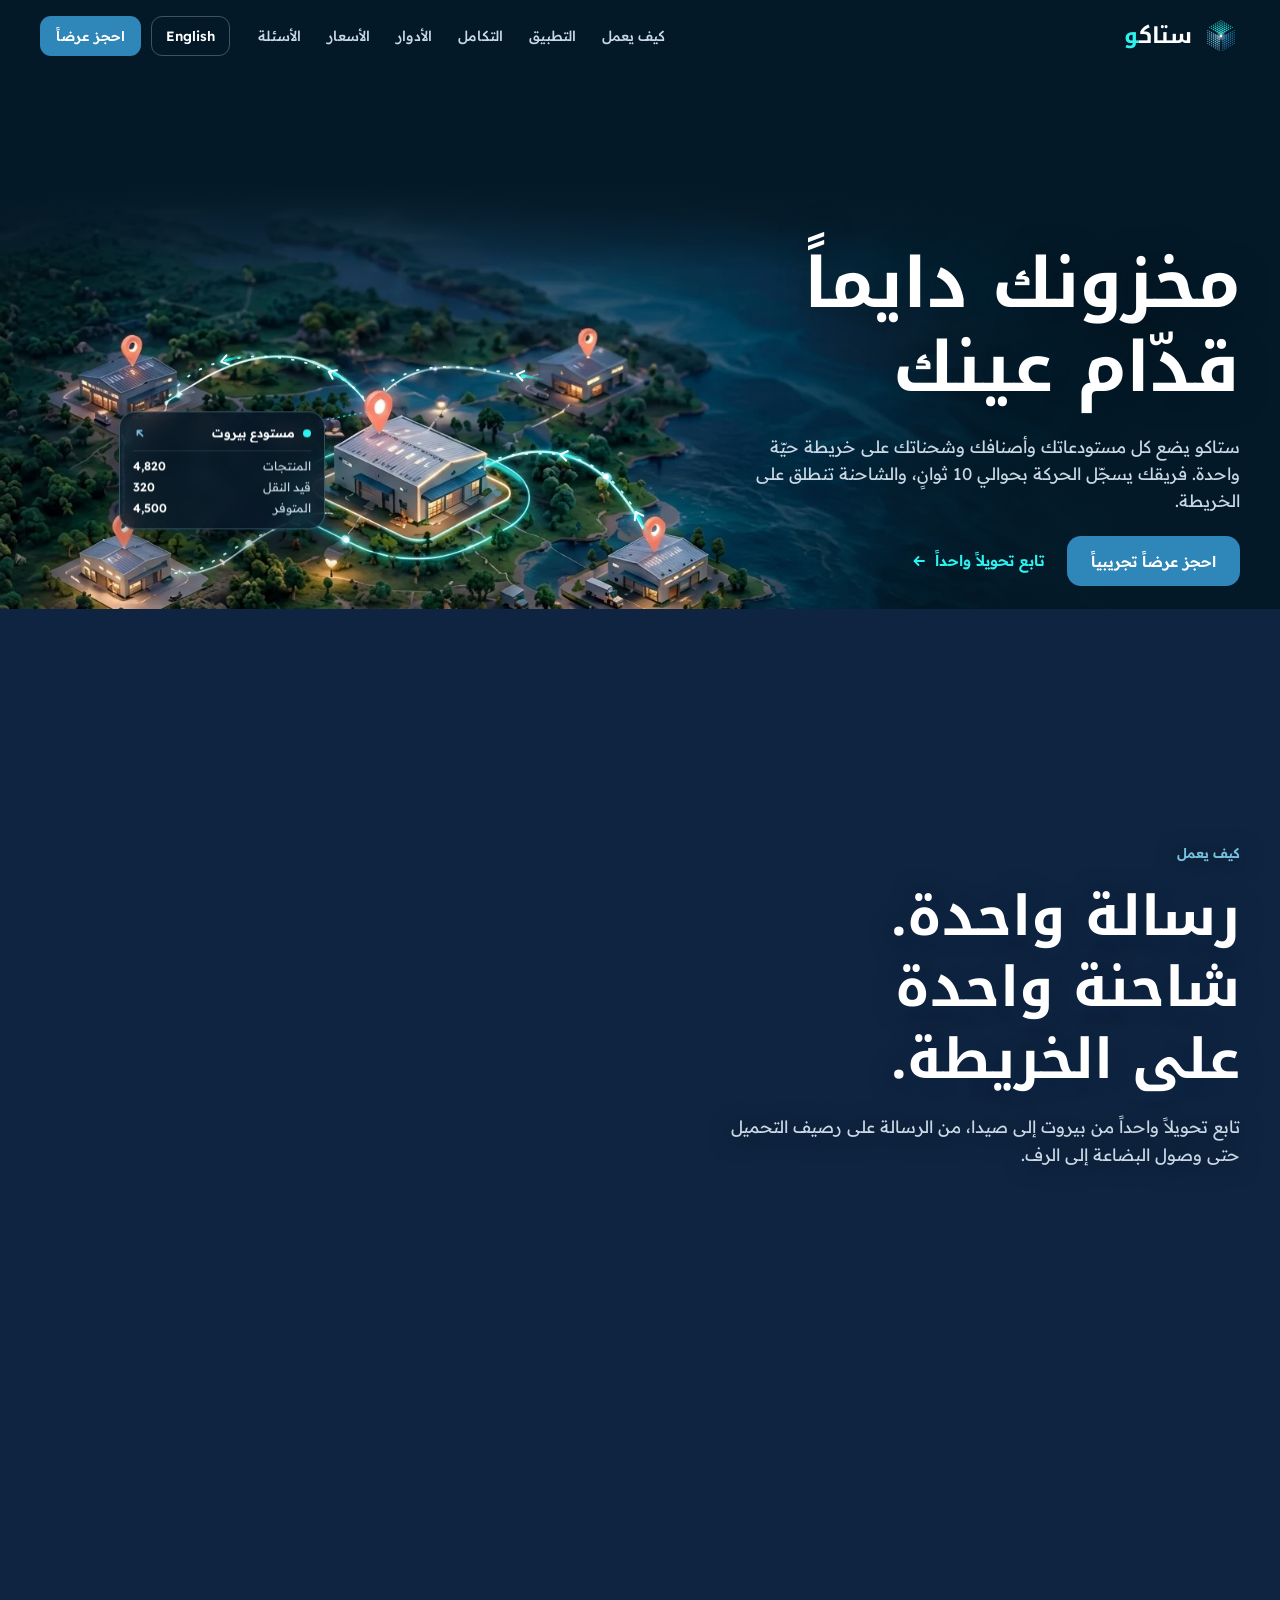
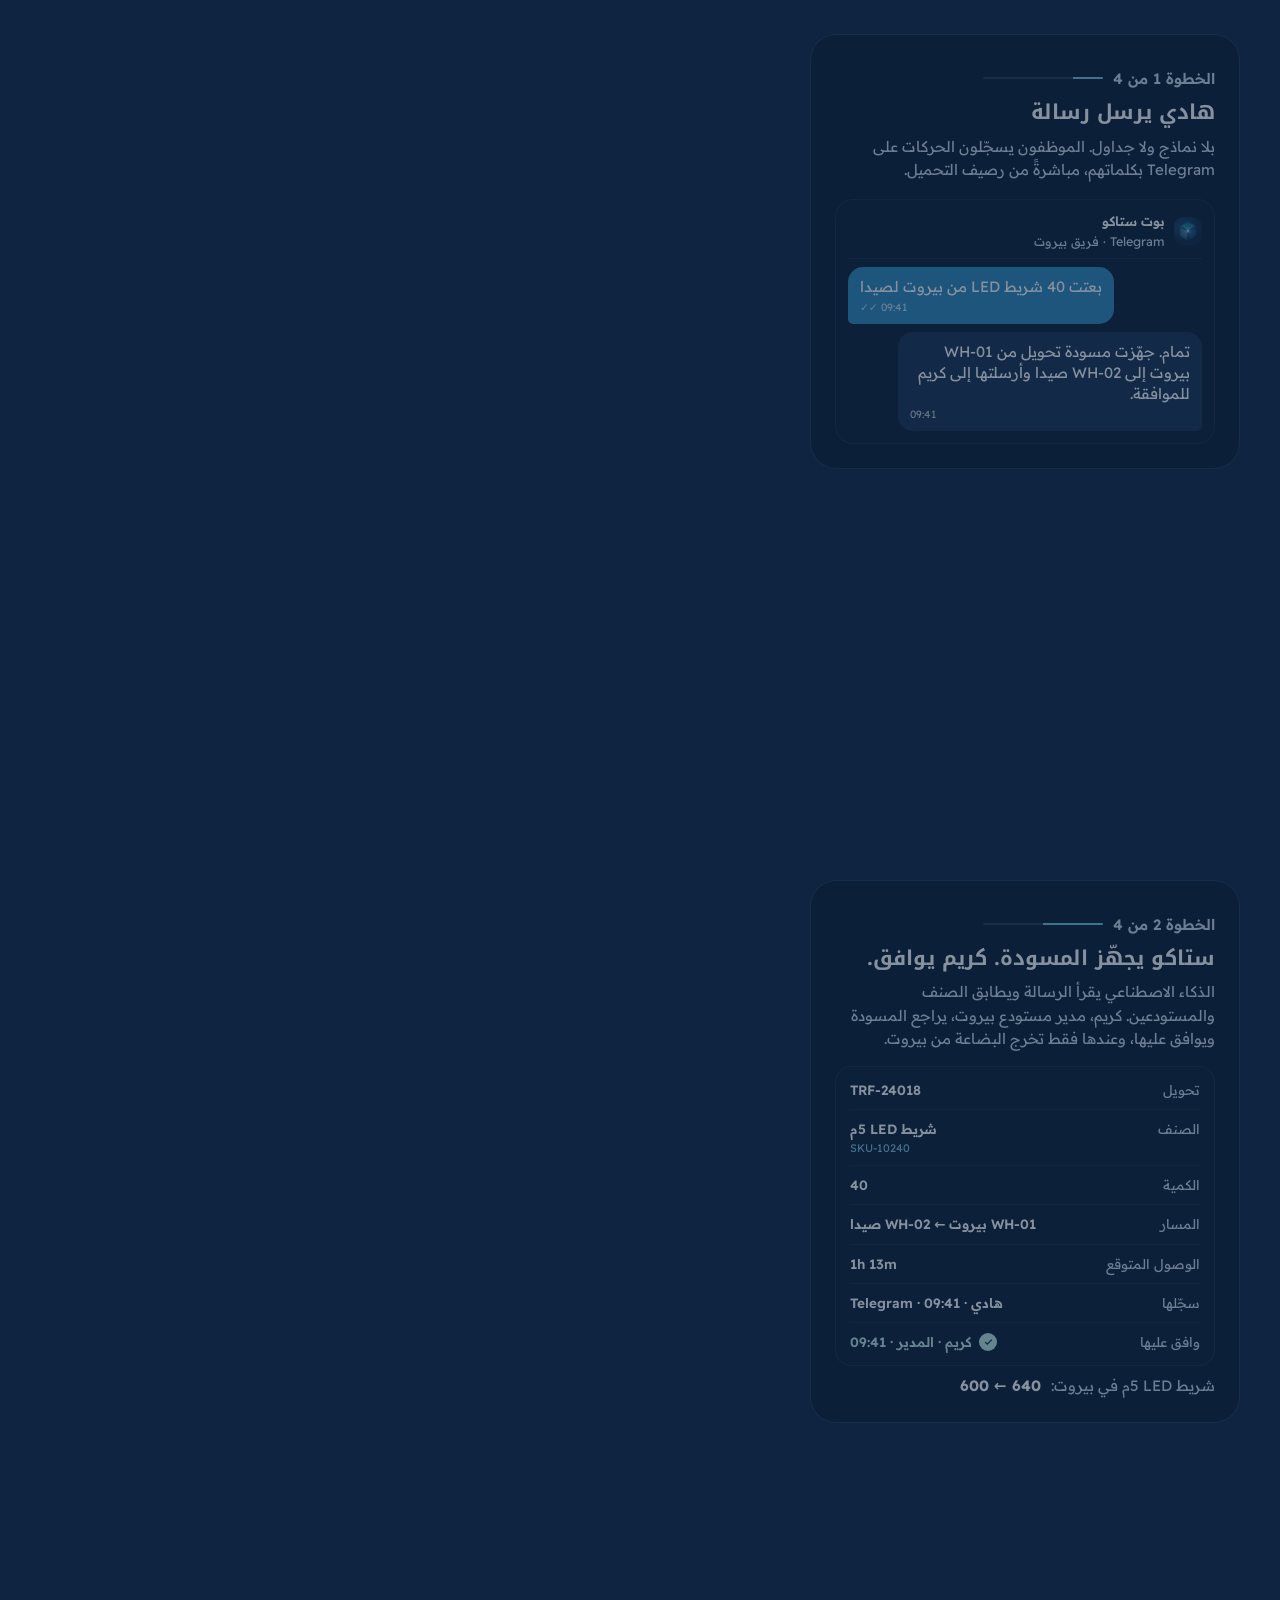
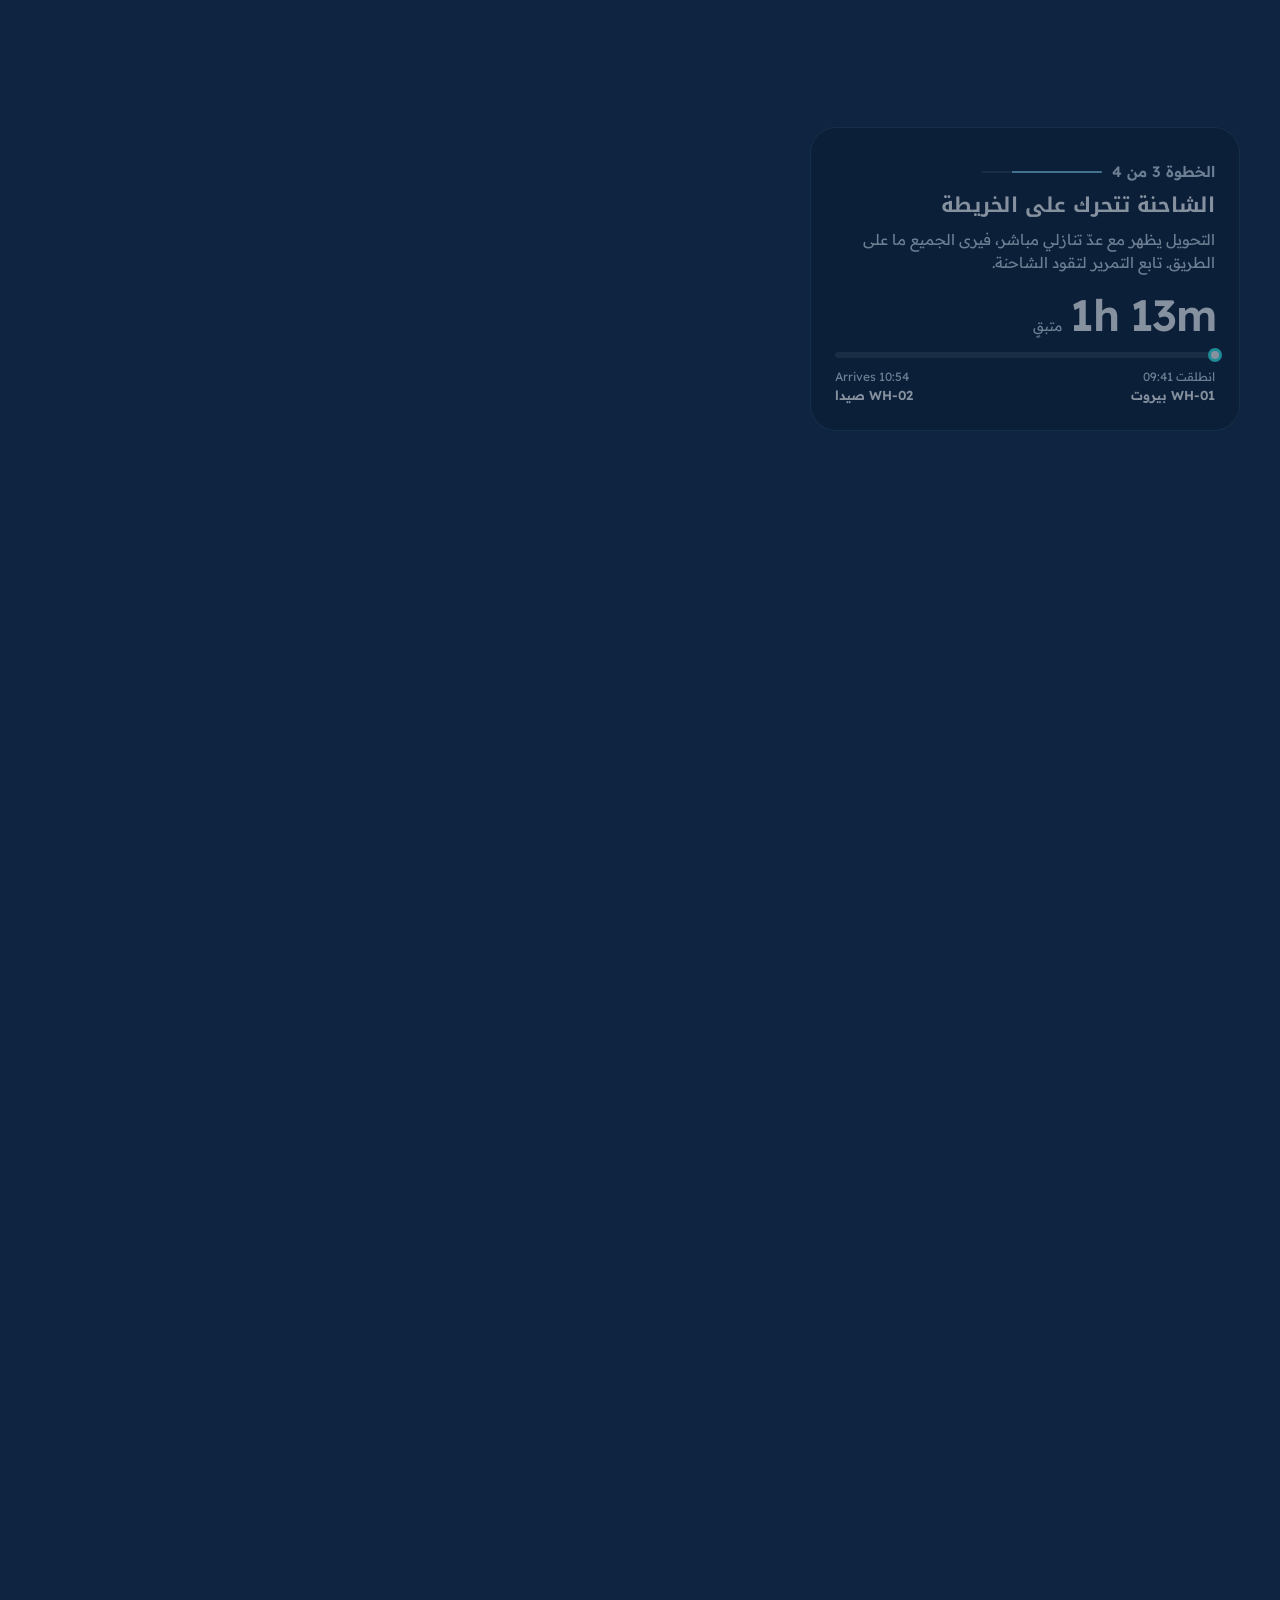
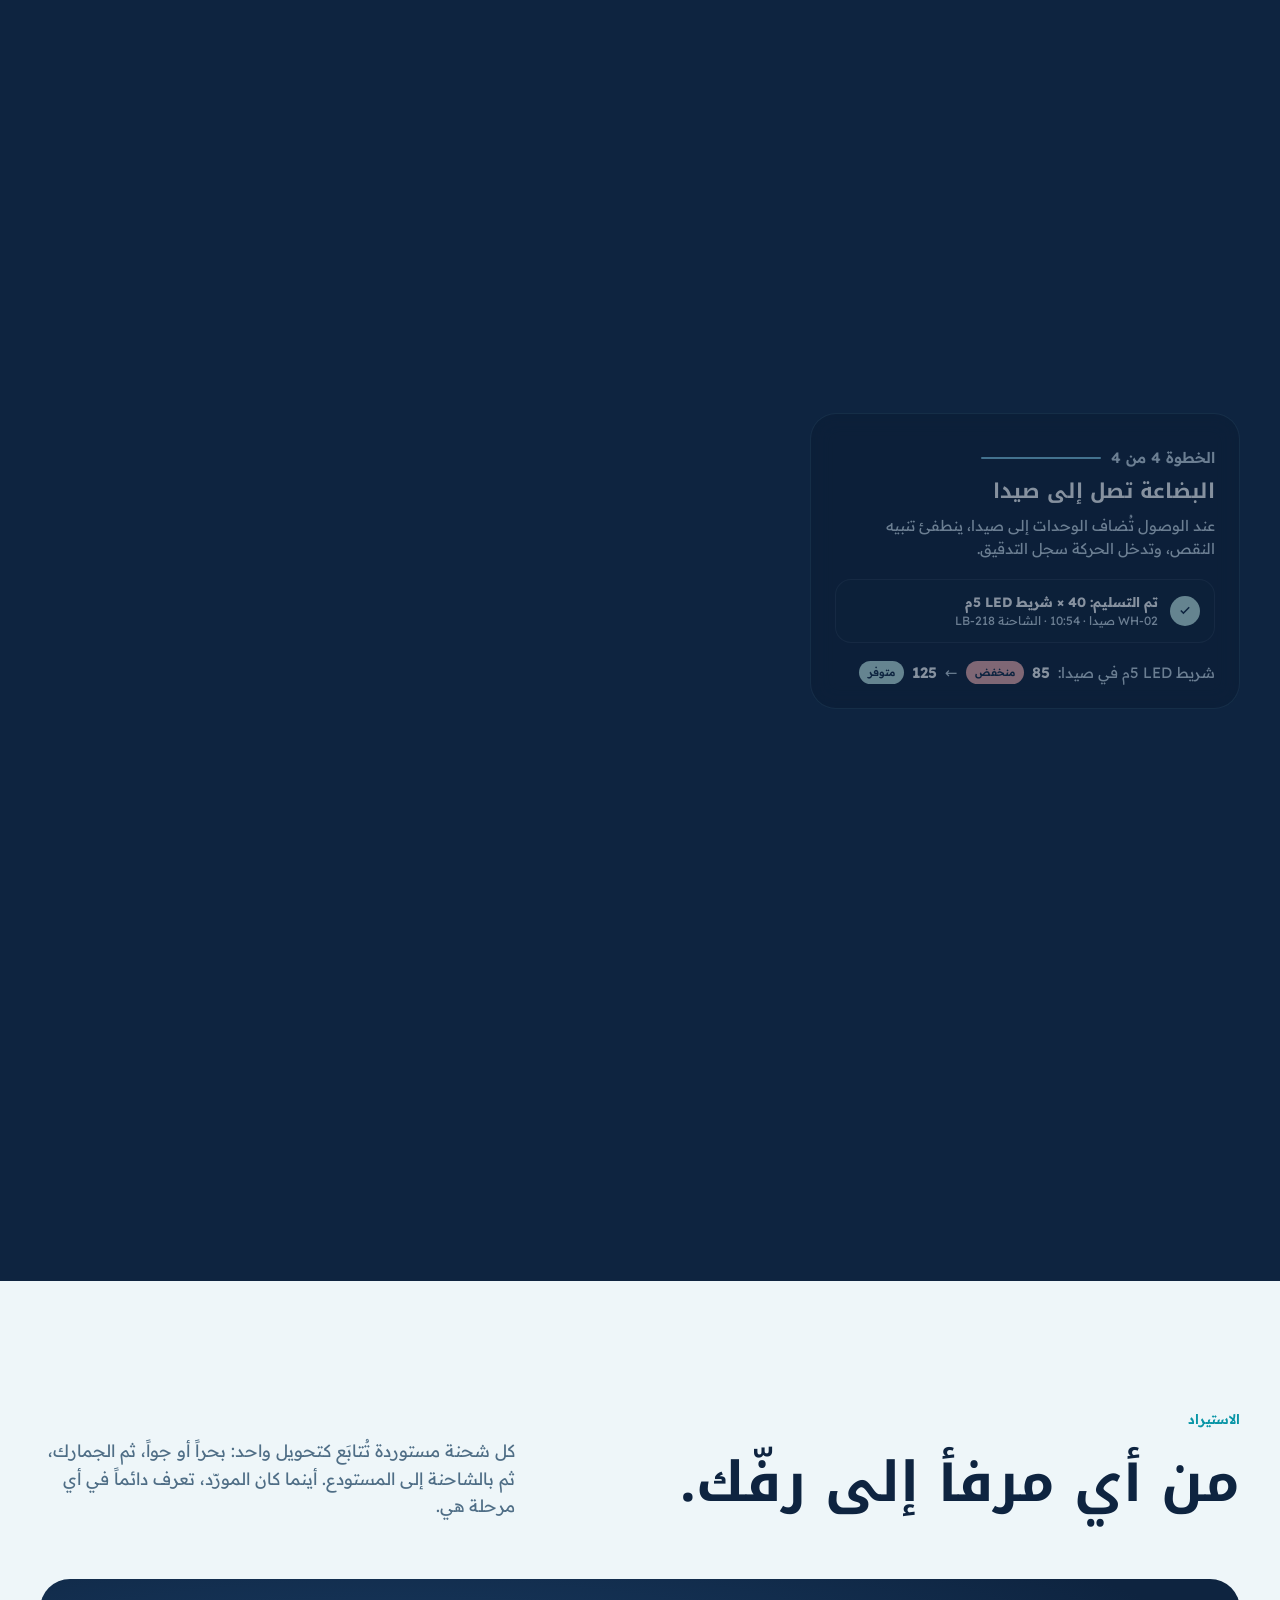
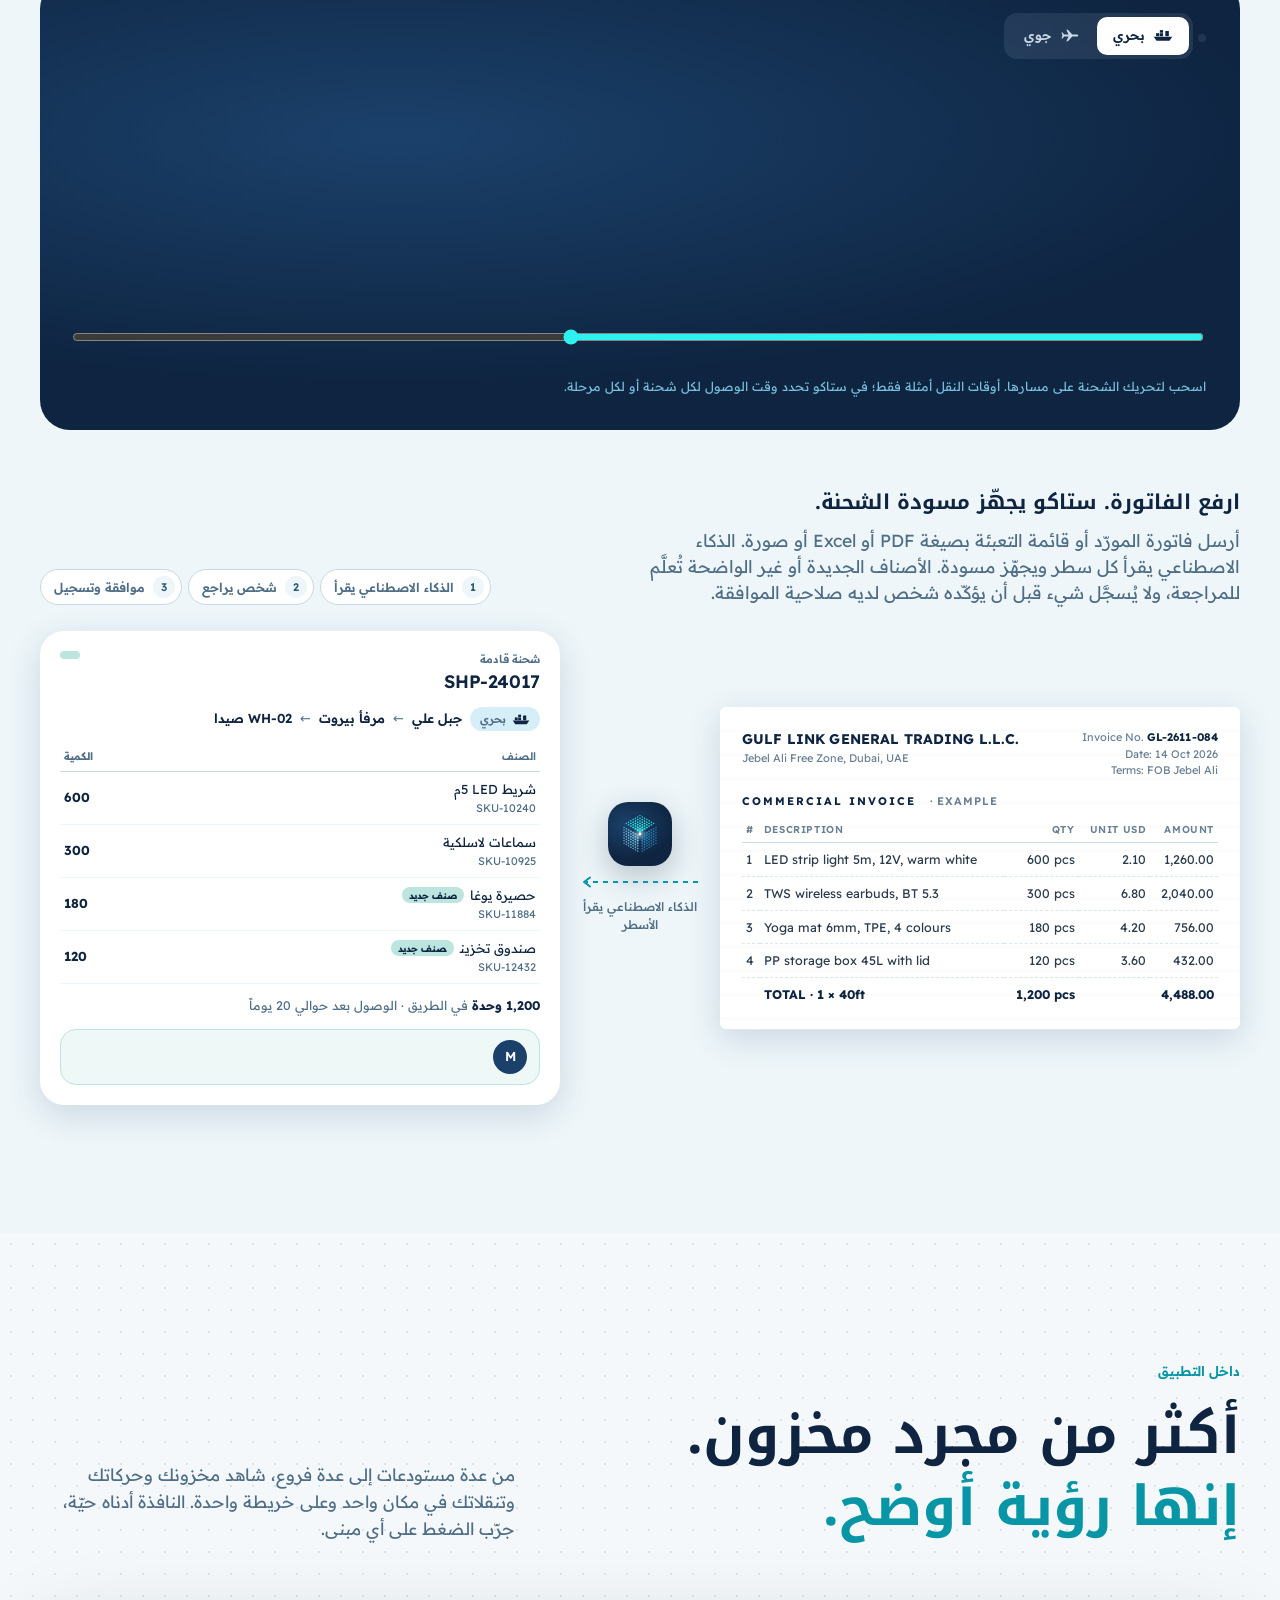
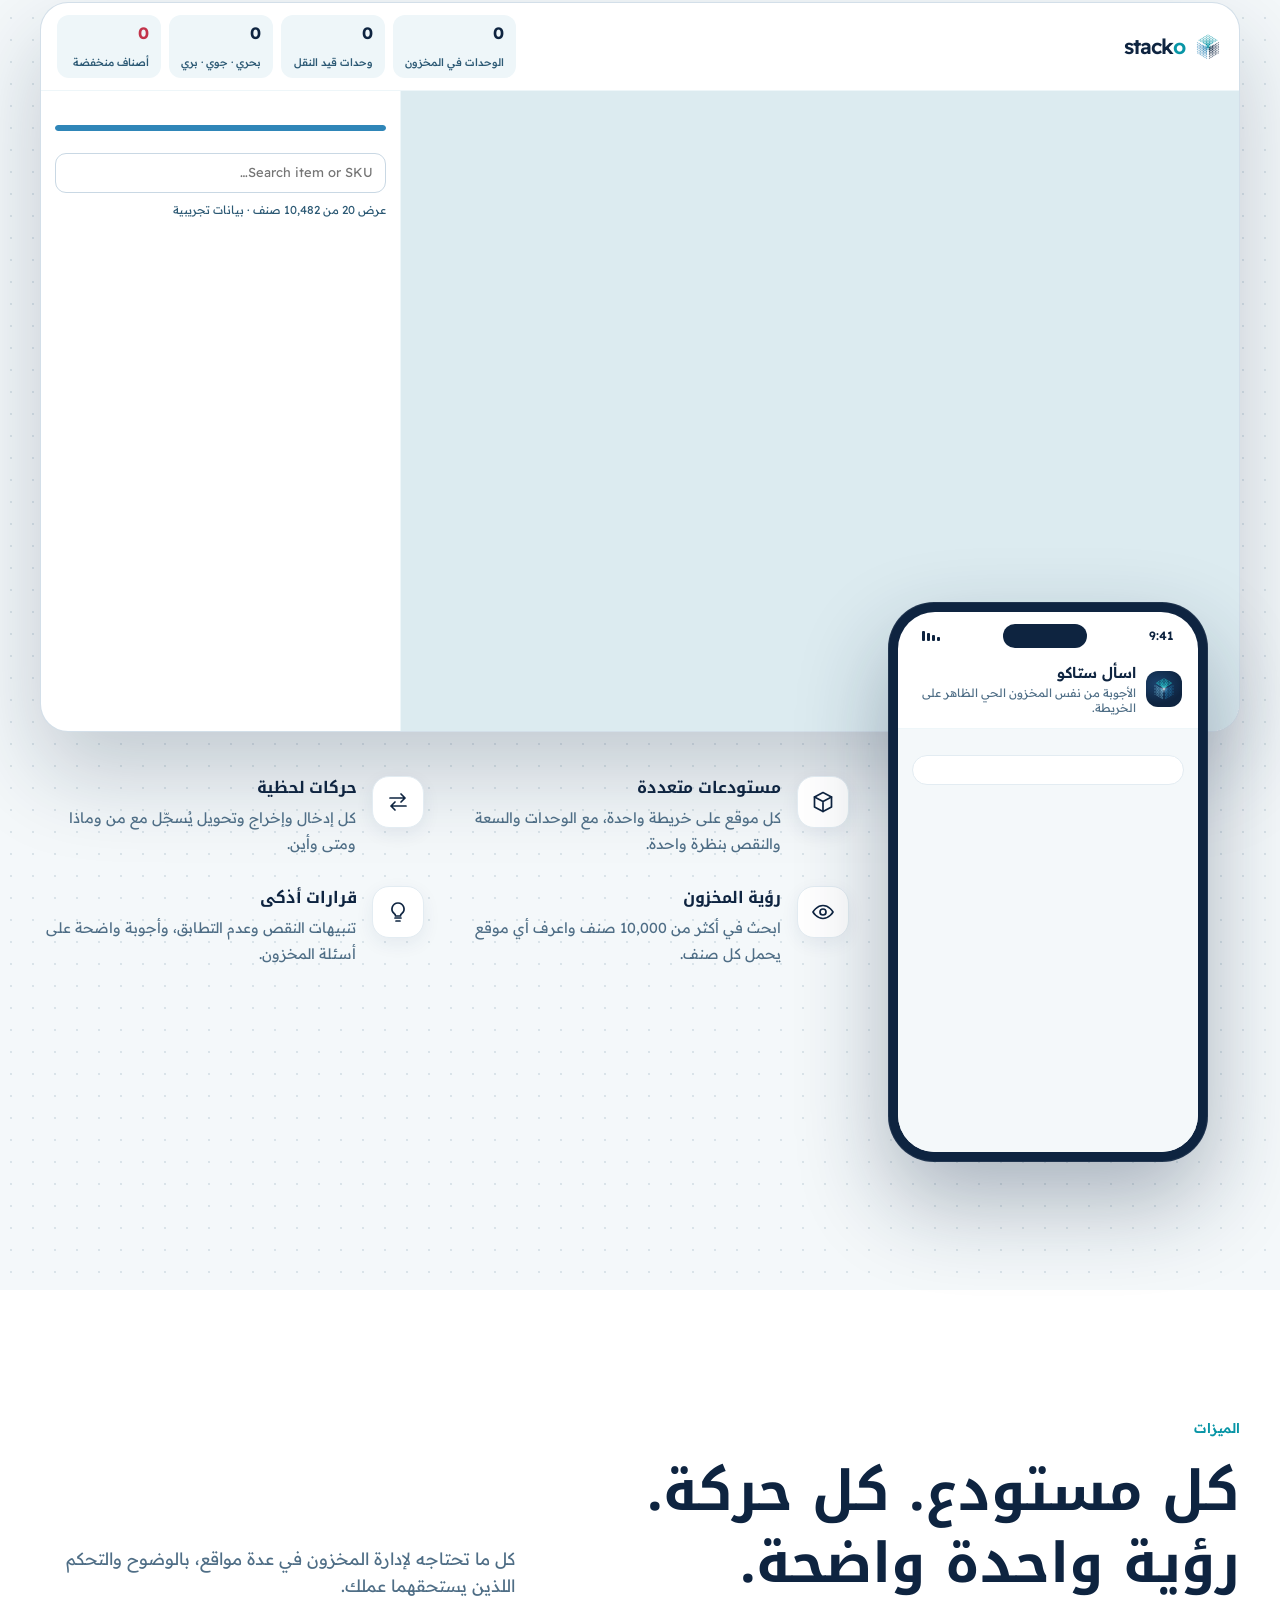
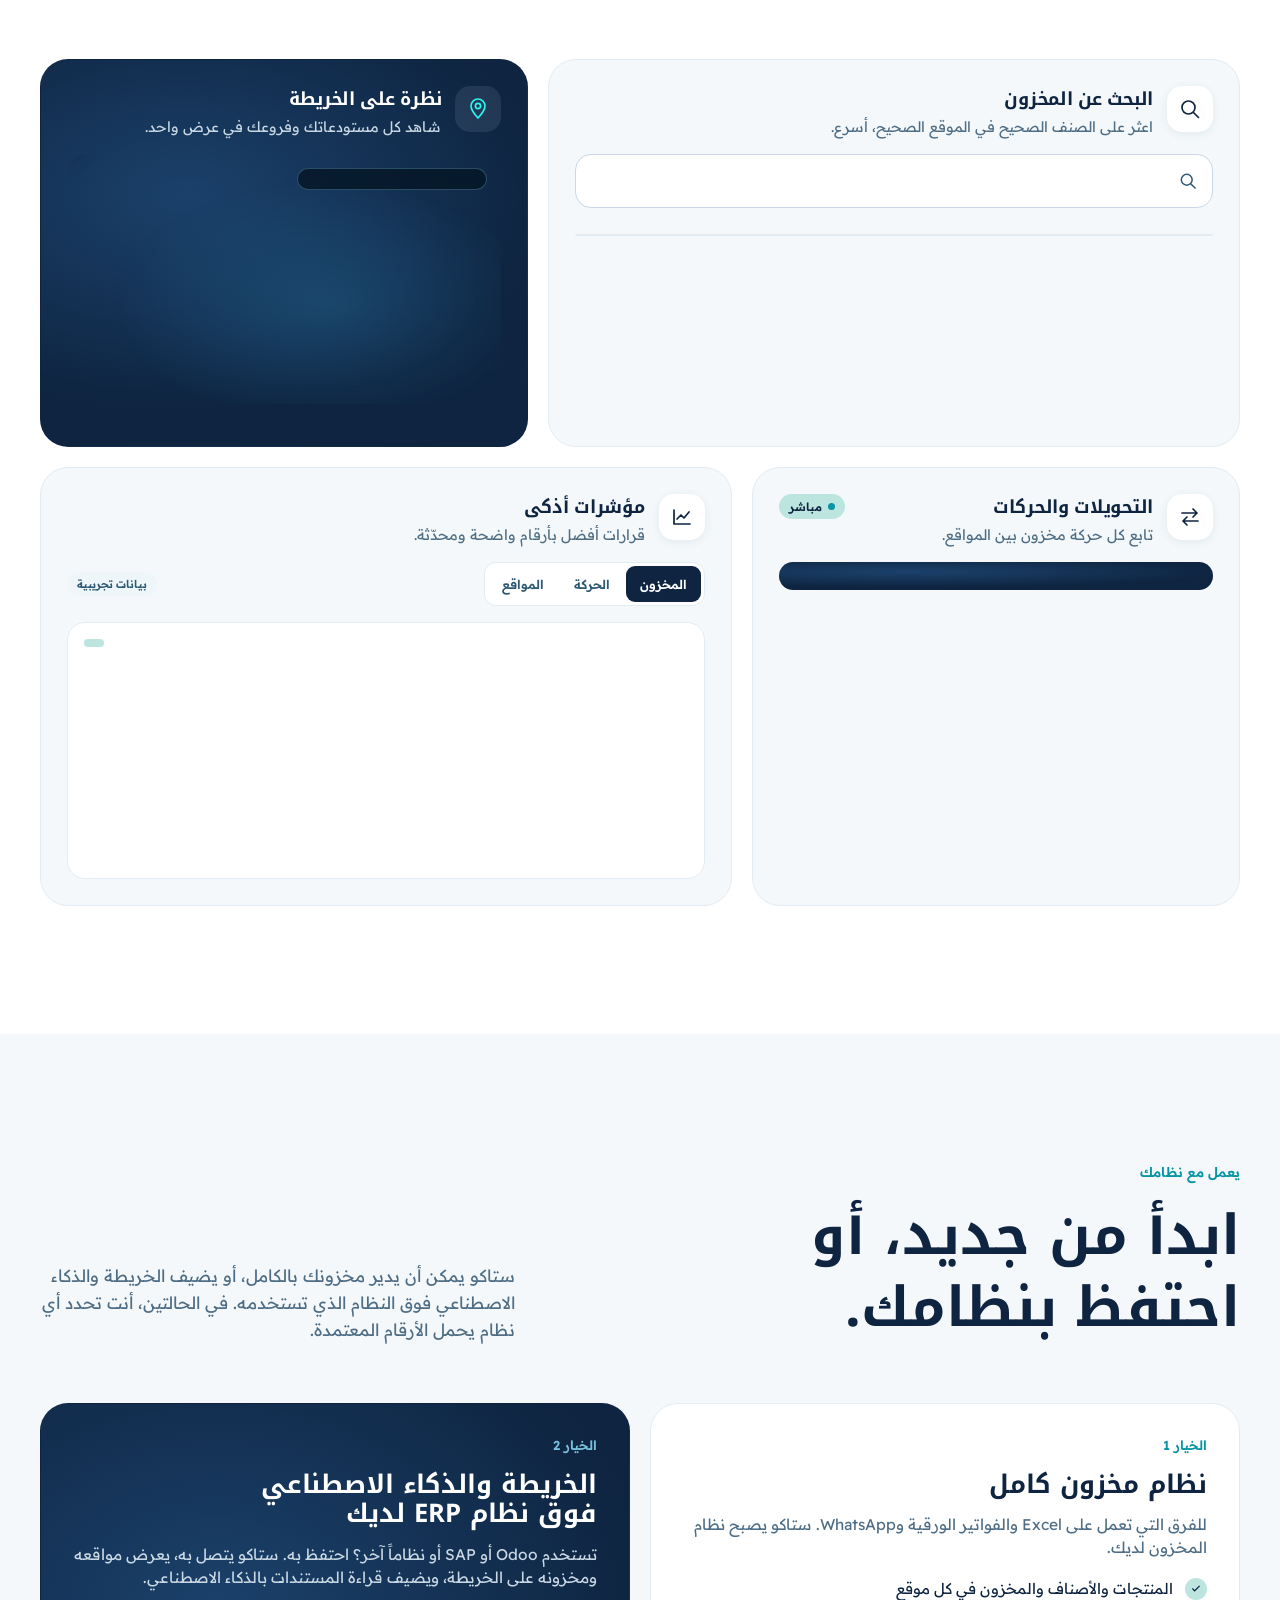
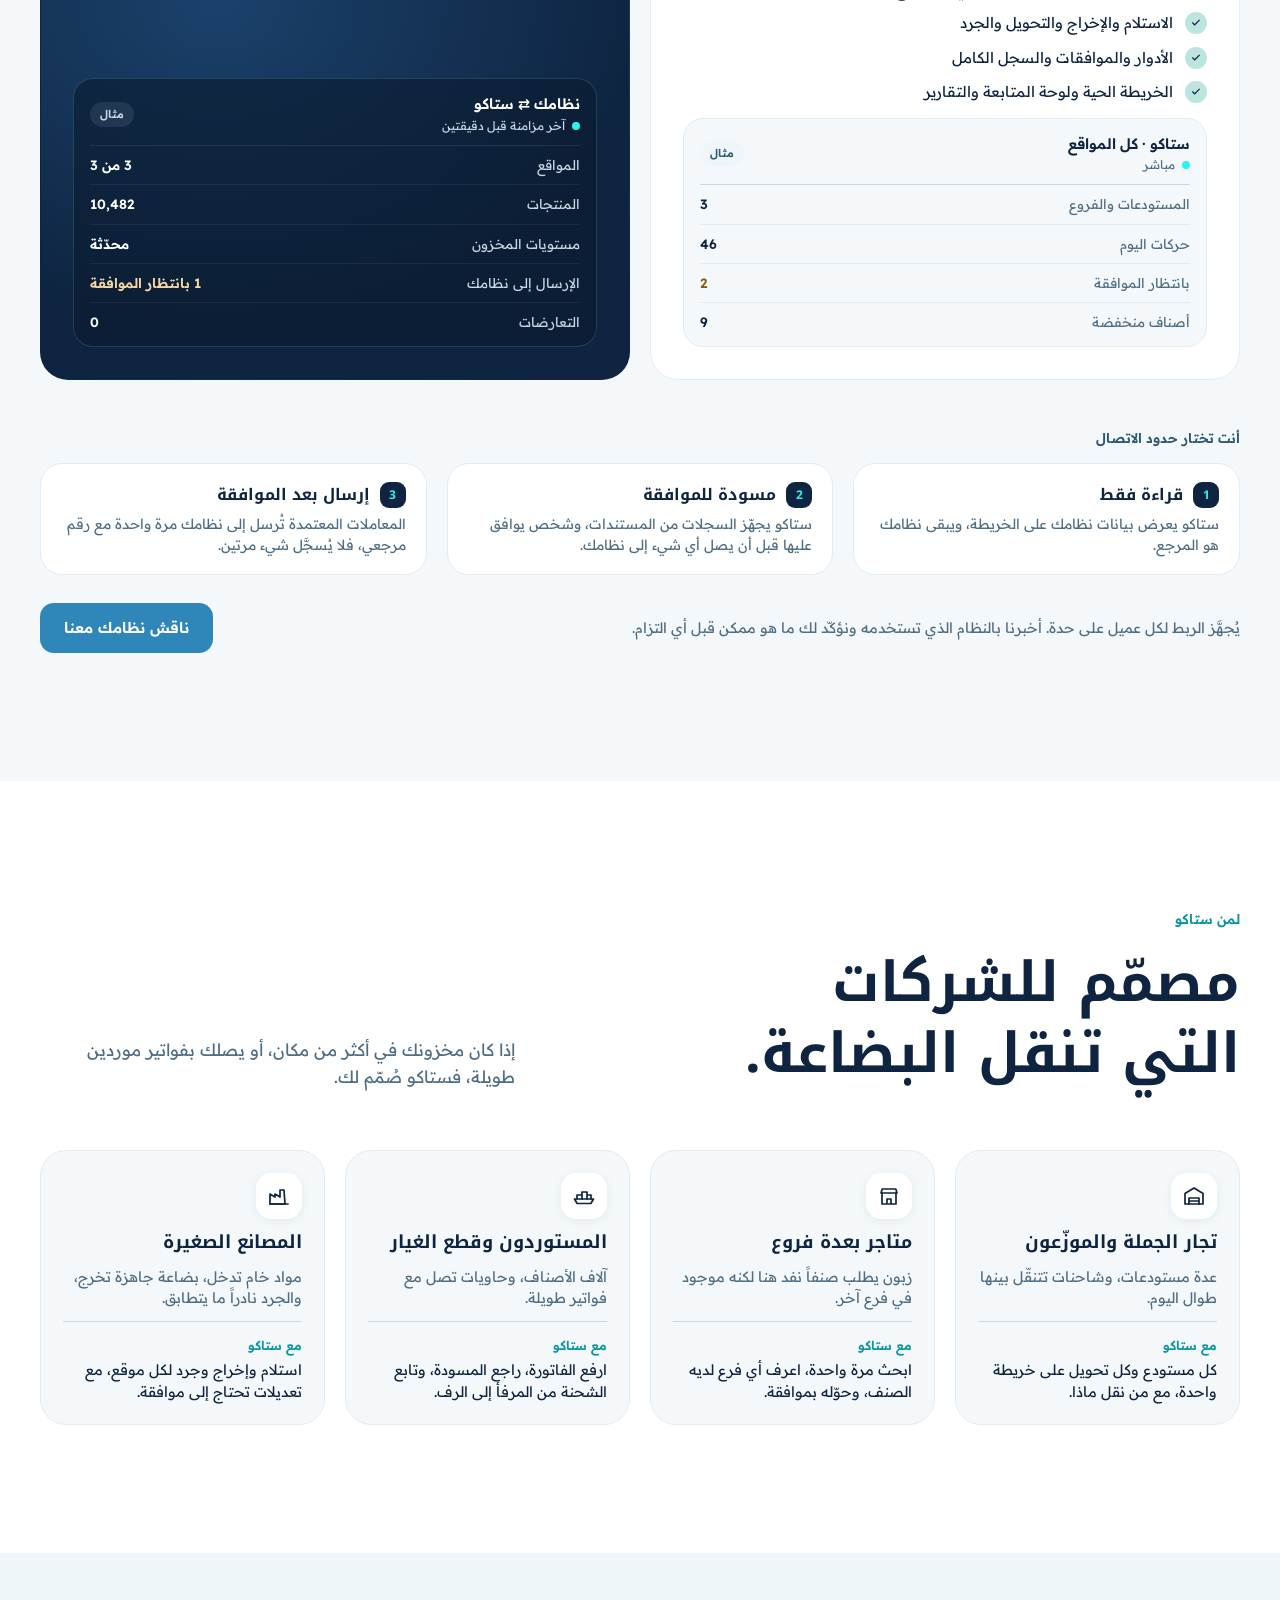
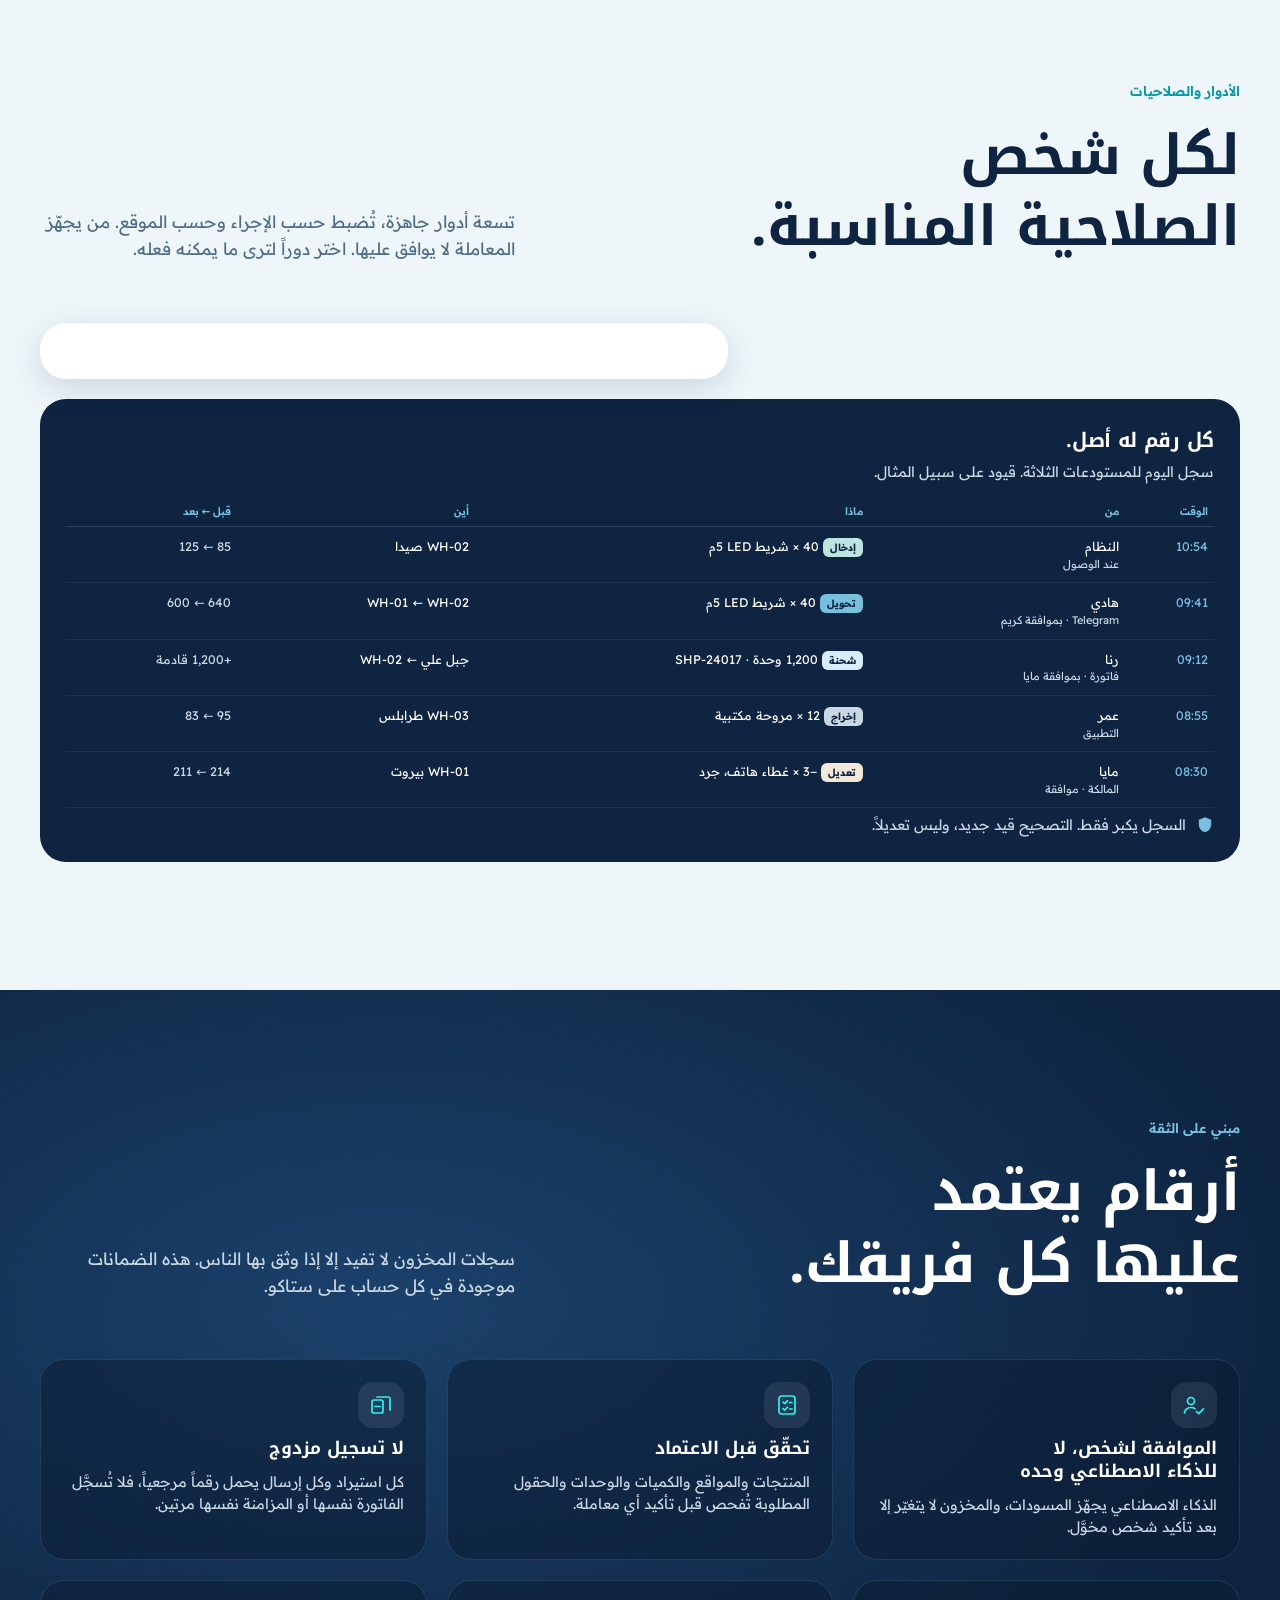
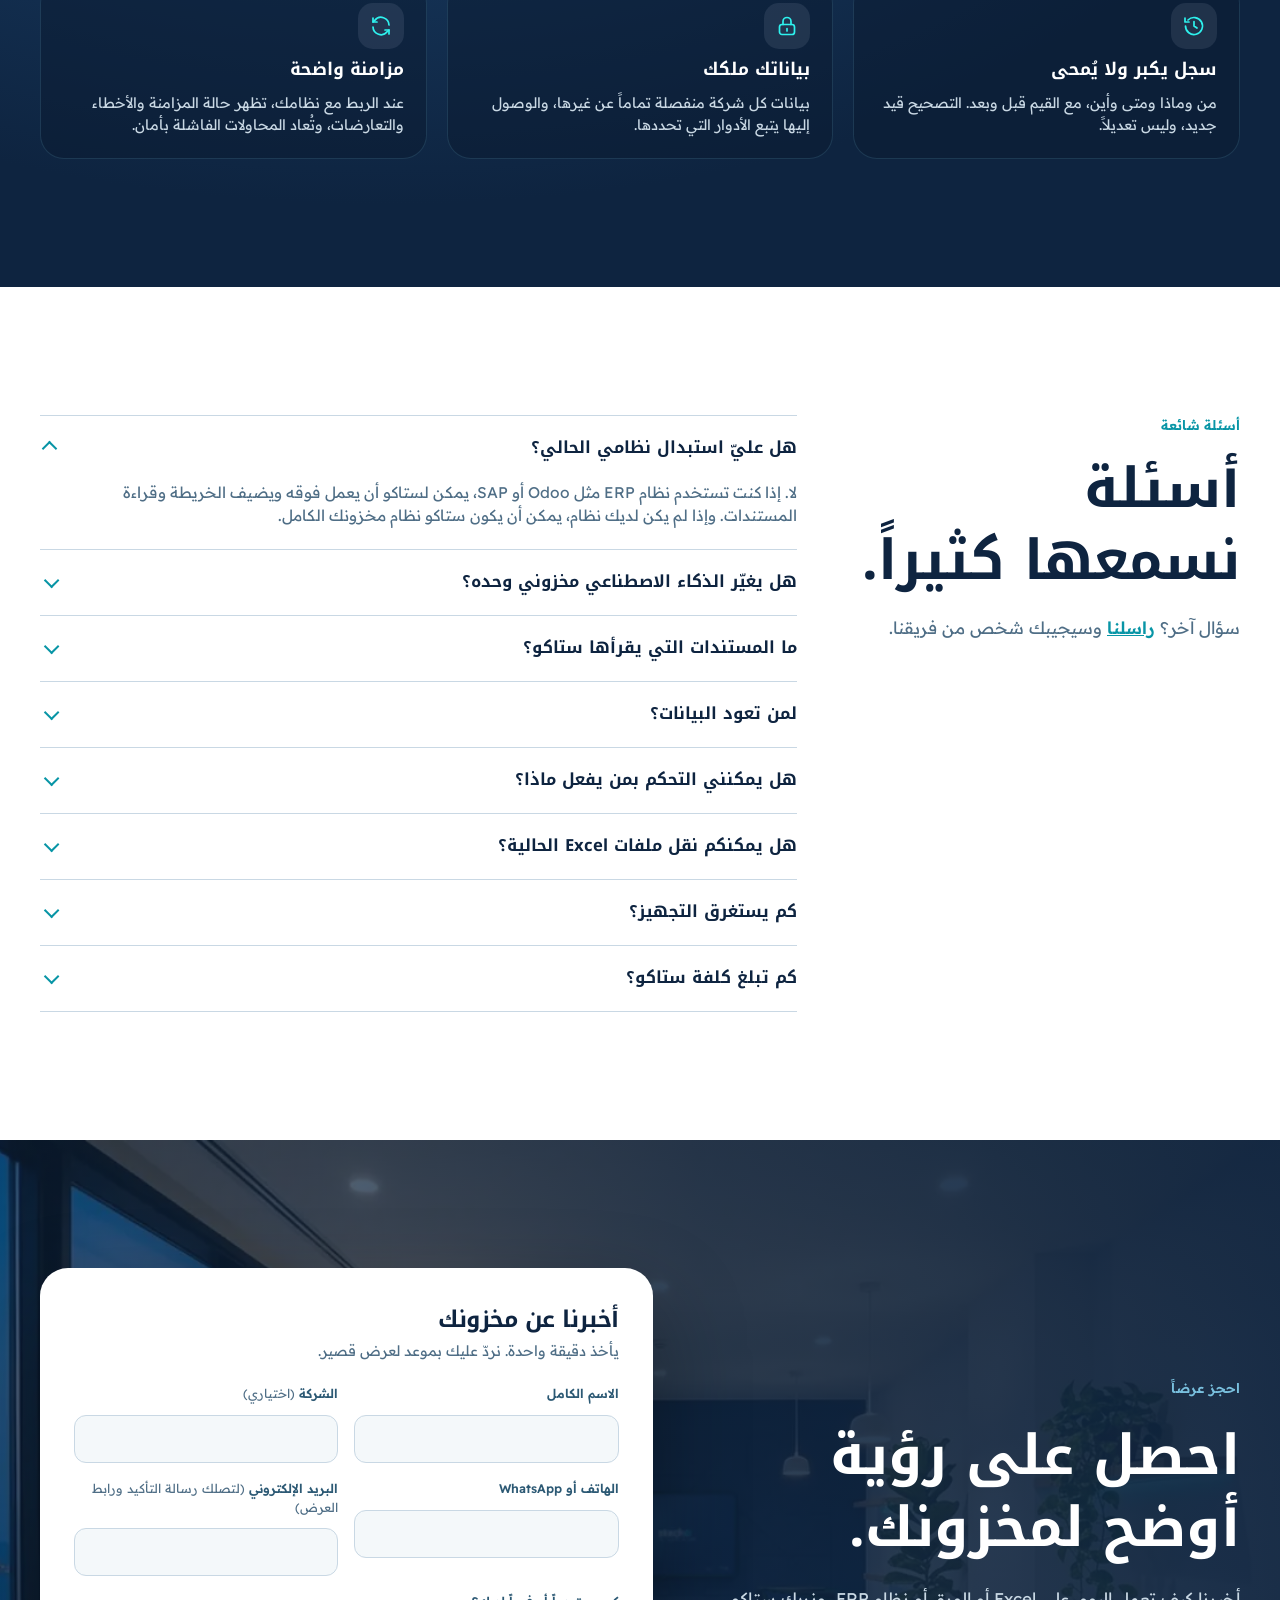
==== commit ad6563d5: "Fix footer BKG" ====
--- a/ar/index.html
+++ b/ar/index.html
@@ -43,7 +43,7 @@
 <link rel="preconnect" href="https://fonts.gstatic.com" crossorigin>
 <link rel="stylesheet" href="https://fonts.googleapis.com/css2?family=Audiowide&family=Noto+Kufi+Arabic:wght@500;600;700&family=Readex+Pro:wght@300;400;500;600;700&display=swap">
 <link rel="preload" href="/assets/images/hero-map.webp" as="image" type="image/webp" fetchpriority="high">
-<link rel="stylesheet" href="/assets/css/style.css?v=20261116">
+<link rel="stylesheet" href="/assets/css/style.css?v=20261116b">
 
 <!-- Structured data -->
 <script type="application/ld+json">
@@ -315,7 +315,6 @@
 
 <!-- ============ JOURNEY ============ -->
 <section class="journey on-dark" id="how" aria-labelledby="jH">
-  <div class="stage mapbox" id="storyMap"><canvas id="cvStory" aria-hidden="true"></canvas><div class="ov" id="ovStory"></div><p class="note" data-i="stageNote">رسم توضيحي · بيانات تجريبية</p></div>
   <div class="steps wrap" id="steps">
     <div class="step intro" data-s="0">
       <div class="intro-copy">
@@ -693,6 +692,7 @@
 
 <!-- ============ CONTACT ============ -->
 <section class="contact on-dark" id="contact" aria-labelledby="ctH">
+  <img class="ct-bg" src="/assets/images/footer-bg.webp" alt="" width="1600" height="893" loading="lazy" decoding="async">
   <div class="wrap ct-grid">
     <div class="ct-copy">
       <p class="eyebrow" data-i="ctEyebrow">احجز عرضاً</p>
@@ -747,7 +747,6 @@
 
 <!-- Site footer: the single source for every page. tools/build-pricing.js copies it (EN from here, AR from ar/index.html). -->
 <footer class="site-ft">
-  <img class="ft-bg" src="/assets/images/footer-bg.webp" alt="" width="1600" height="893" loading="lazy" decoding="async">
   <div class="wrap ft-in">
     <div class="ft-cta">
       <div>
@@ -796,6 +795,6 @@
   </div>
 </footer>
 
-<script src="/assets/js/main.js?v=20261116" defer></script>
+<script src="/assets/js/main.js?v=20261116b" defer></script>
 </body>
 </html>
--- a/assets/css/style.css
+++ b/assets/css/style.css
@@ -683,7 +683,11 @@
 html[lang=ar] :is(.su-card h3,.uc h3,.rl-top h3,.rl-pick b,.ts-item h3,.fq-list summary,.mode b){font-family:var(--f-ar);font-weight:700;letter-spacing:0}
 
 /* ---------- contact ---------- */
-.contact{background:var(--night-bg);color:#fff;padding-block:clamp(84px,10vw,150px)}
+.contact{position:relative;isolation:isolate;overflow:hidden;background:var(--abyss);color:#fff;padding-block:clamp(84px,10vw,150px)}
+.ct-bg{position:absolute;inset:0;z-index:-2;width:100%;height:100%;object-fit:cover;object-position:center 40%}
+.contact::before{content:"";position:absolute;inset:0;z-index:-1;background:linear-gradient(90deg,rgba(14,36,64,.94) 0%,rgba(14,36,64,.86) 45%,rgba(14,36,64,.62) 100%)}
+html[dir=rtl] .contact::before{background:linear-gradient(270deg,rgba(14,36,64,.94) 0%,rgba(14,36,64,.86) 45%,rgba(14,36,64,.62) 100%)}
+@media(max-width:900px){.contact::before{background:rgba(14,36,64,.9)}}
 .ct-grid{display:grid;grid-template-columns:minmax(0,5fr) minmax(0,6fr);gap:clamp(36px,6vw,96px);align-items:start}
 .ct-copy{display:flex;flex-direction:column;gap:22px;position:sticky;top:110px}
 .reach{display:grid;gap:10px;margin-top:6px;max-width:440px}
@@ -733,9 +737,7 @@
 
 /* ---------- footer ---------- */
 /* Photo (BG-04, the Stacko office at evening) under a near-black overlay, then the content. */
-.site-ft{position:relative;isolation:isolate;overflow:hidden;background:#05101d;color:var(--visor)}
-.ft-bg{position:absolute;inset:0;z-index:-2;width:100%;height:100%;object-fit:cover;object-position:center 40%}
-.site-ft::before{content:"";position:absolute;inset:0;z-index:-1;background:linear-gradient(180deg,rgba(3,9,17,.80) 0%,rgba(3,9,17,.88) 45%,rgba(3,9,17,.96) 100%)}
+.site-ft{position:relative;background:var(--deepest);color:var(--visor);border-top:1px solid rgba(201,216,228,.12)}
 .ft-in{padding-block:clamp(56px,7vw,96px) calc(28px + env(safe-area-inset-bottom,0px))}
 .ft-cta{display:flex;flex-wrap:wrap;align-items:center;justify-content:space-between;gap:20px 40px;padding-bottom:clamp(32px,4vw,48px);border-bottom:1px solid rgba(201,216,228,.14)}
 .ft-big{font-size:clamp(28px,3.4vw,46px);font-weight:600;letter-spacing:-.03em;line-height:1.1;color:#fff}
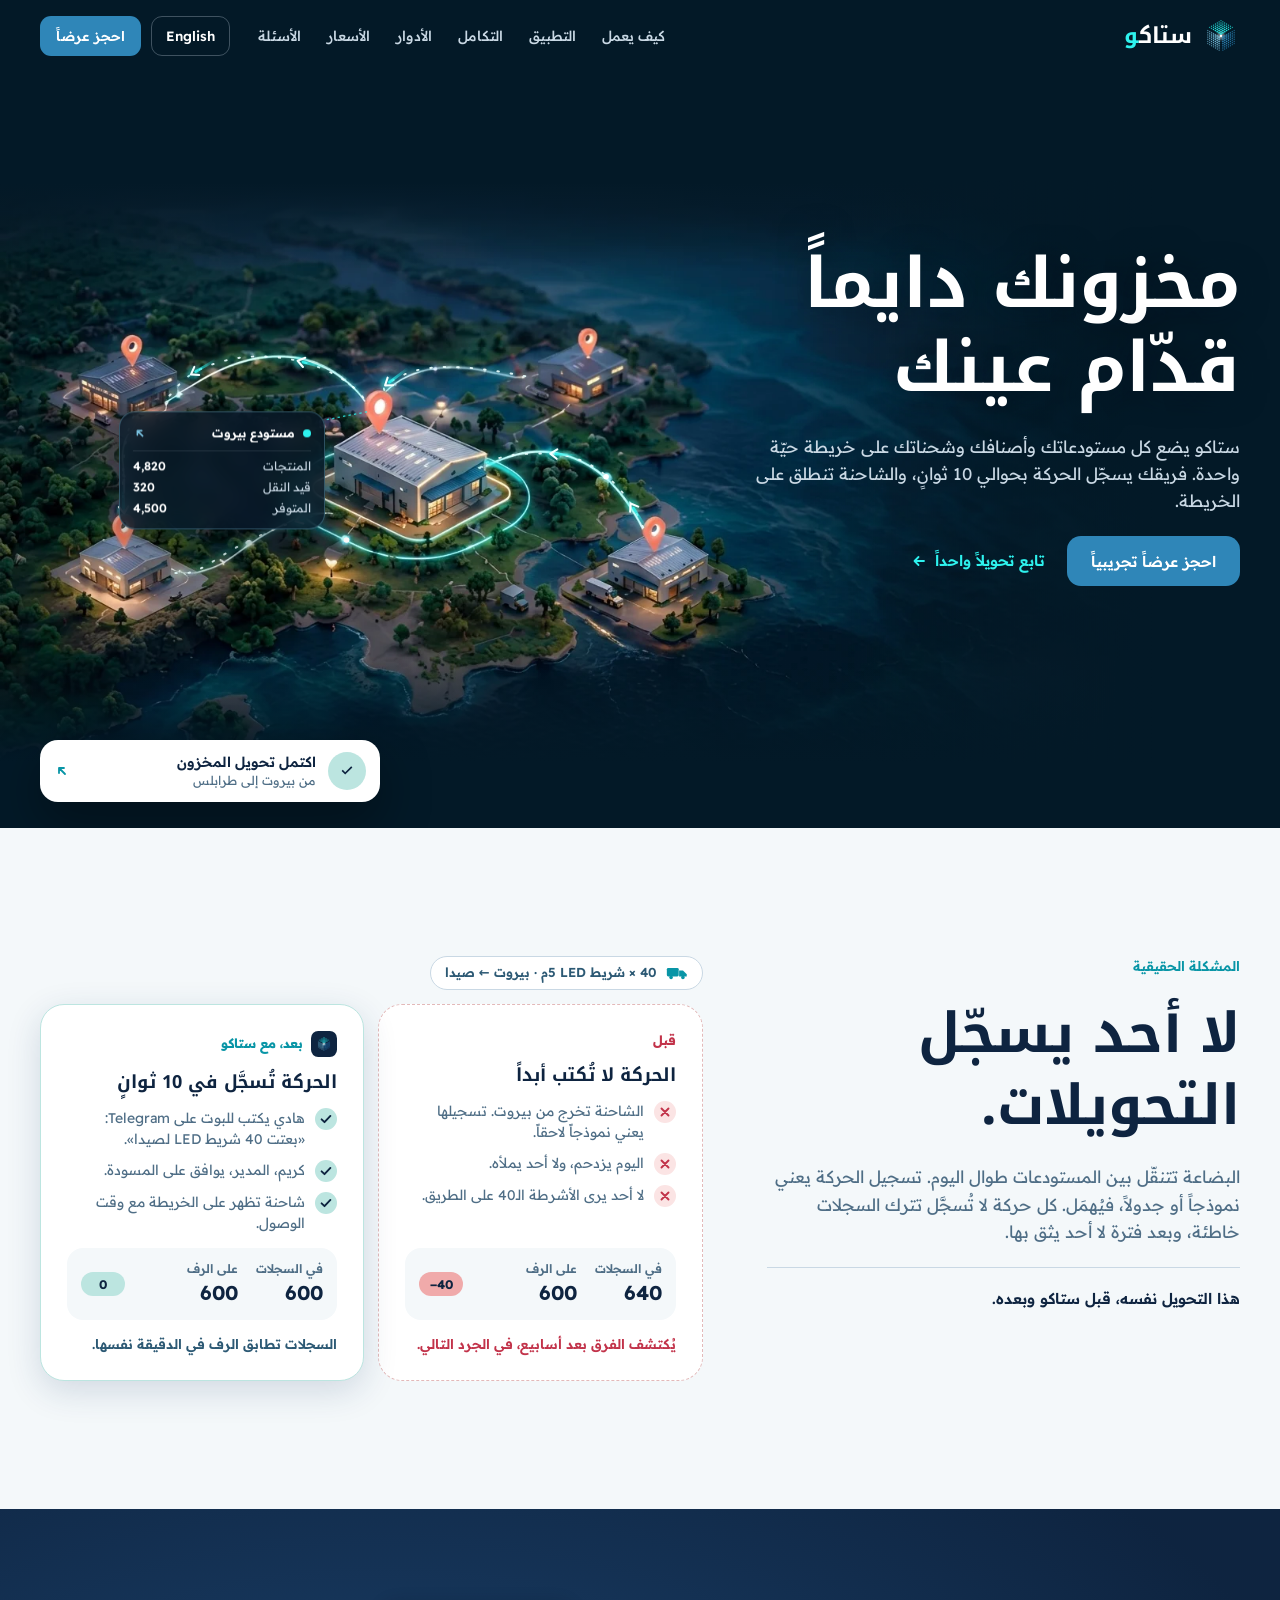
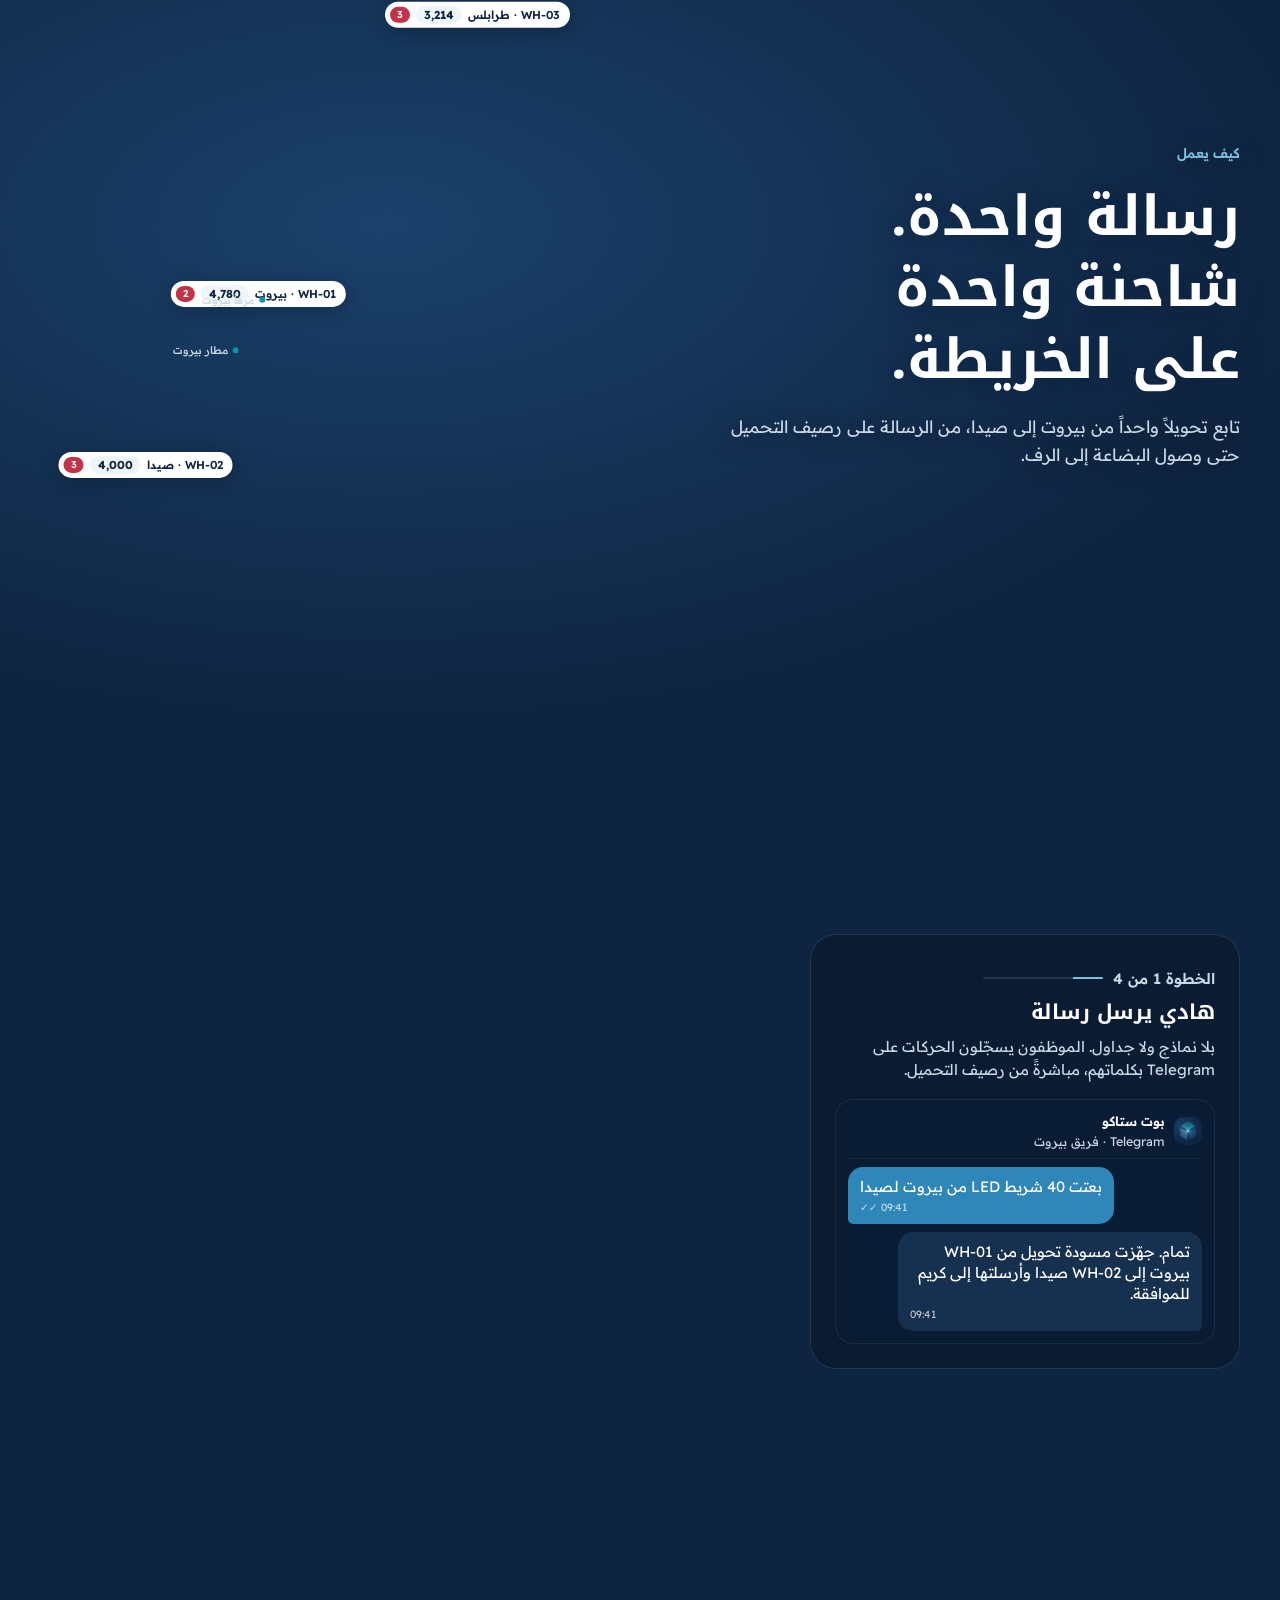
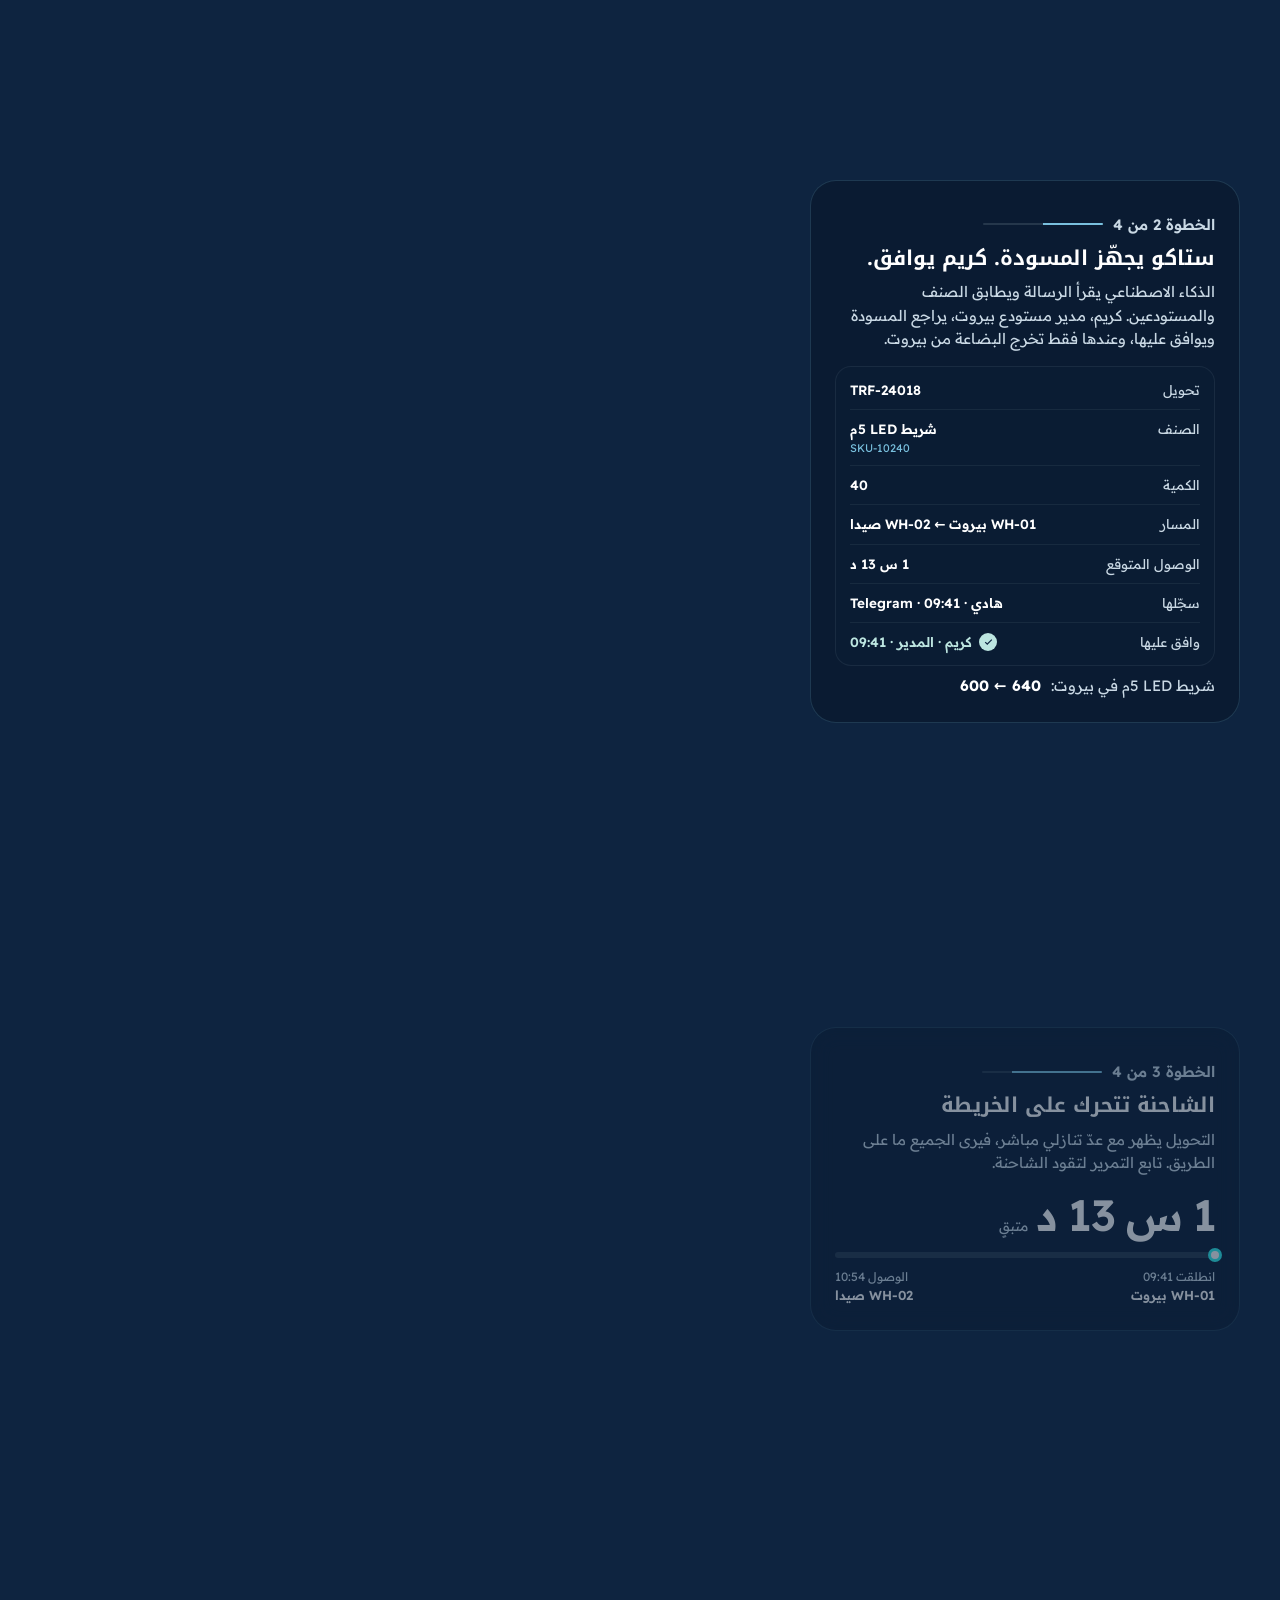
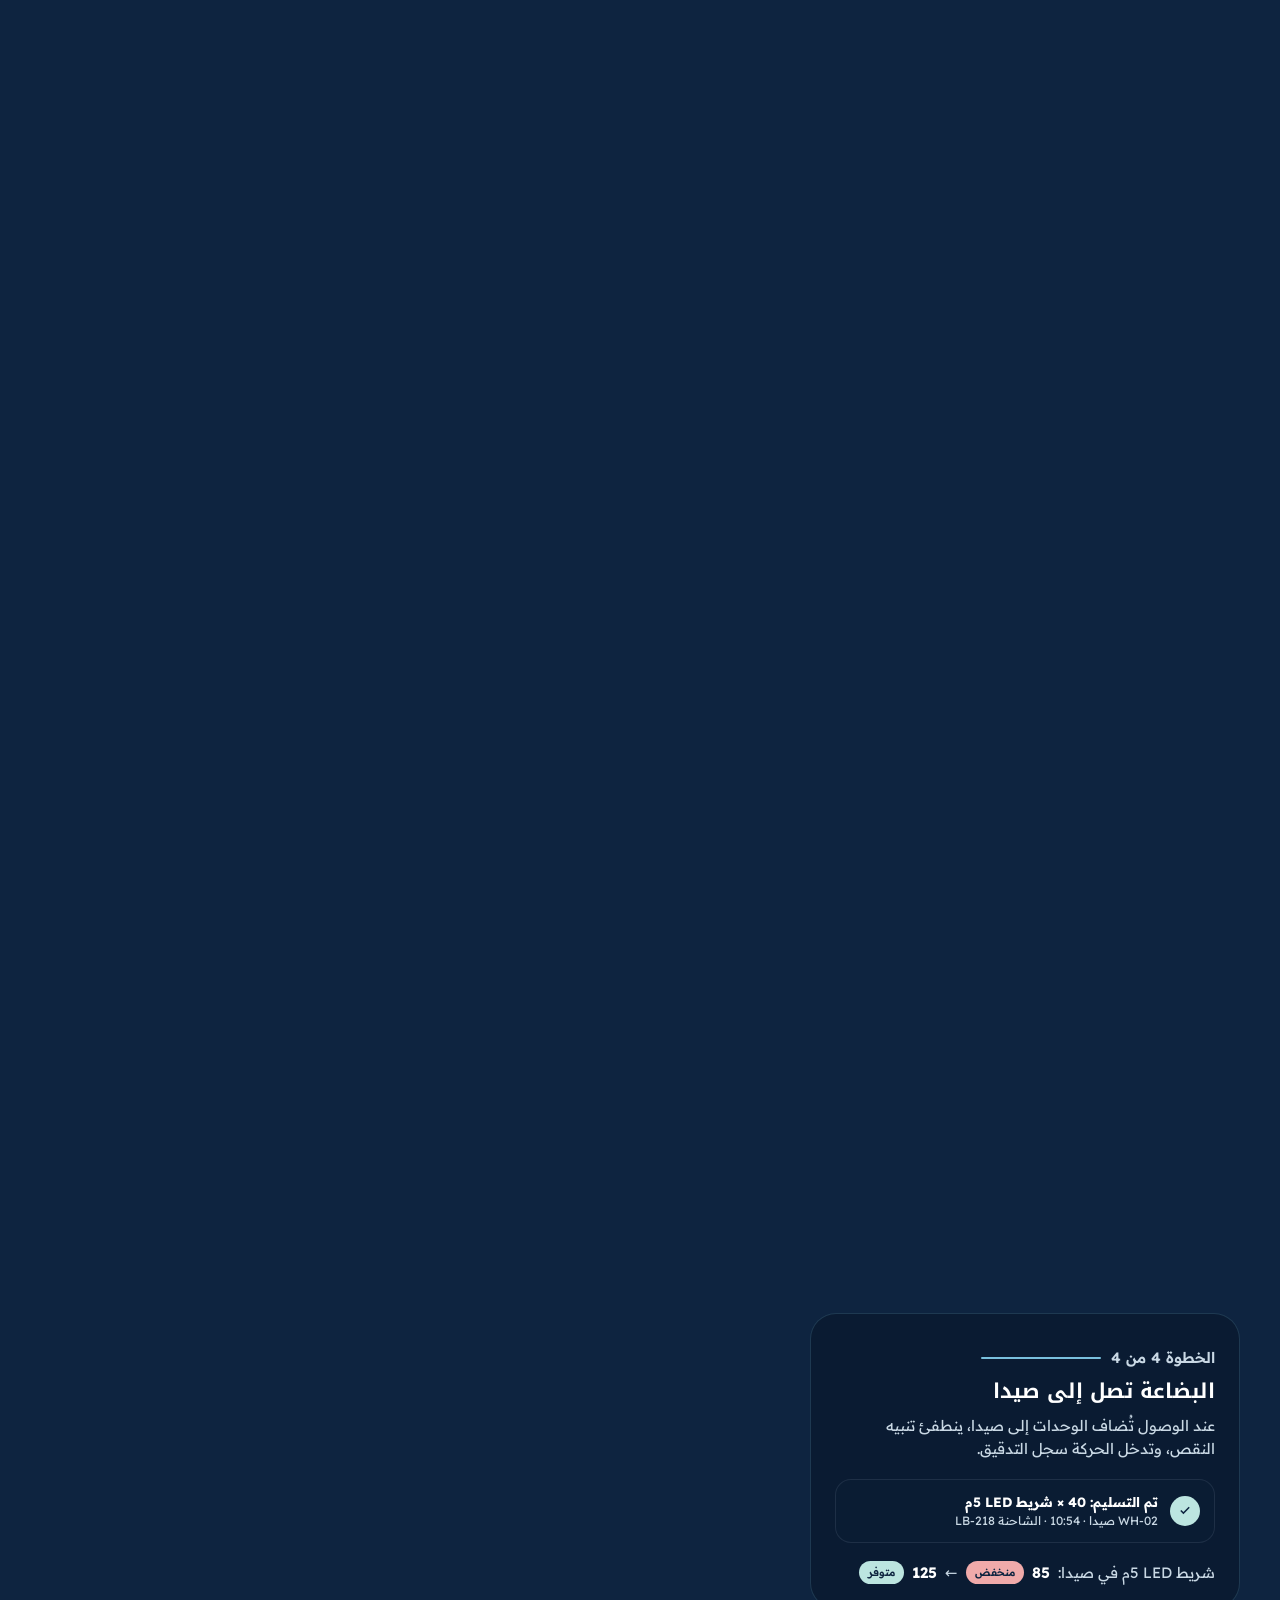
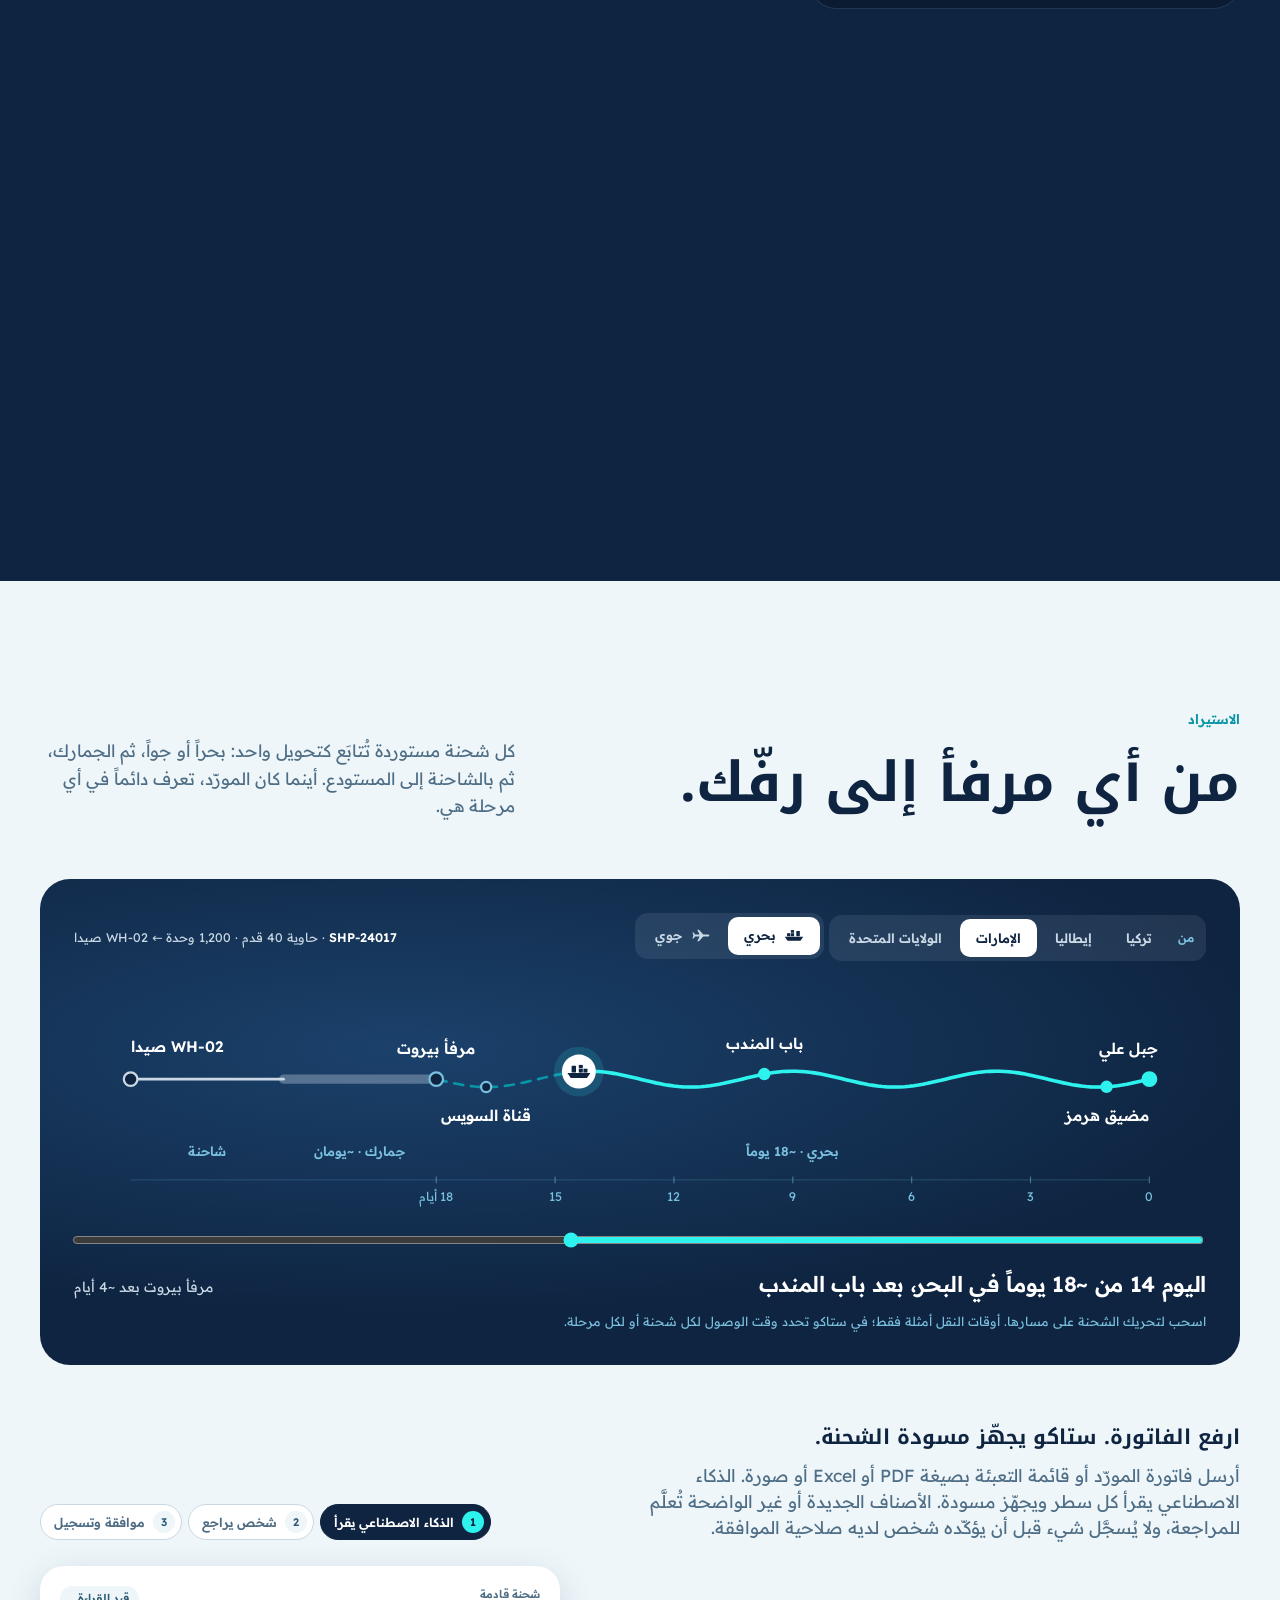
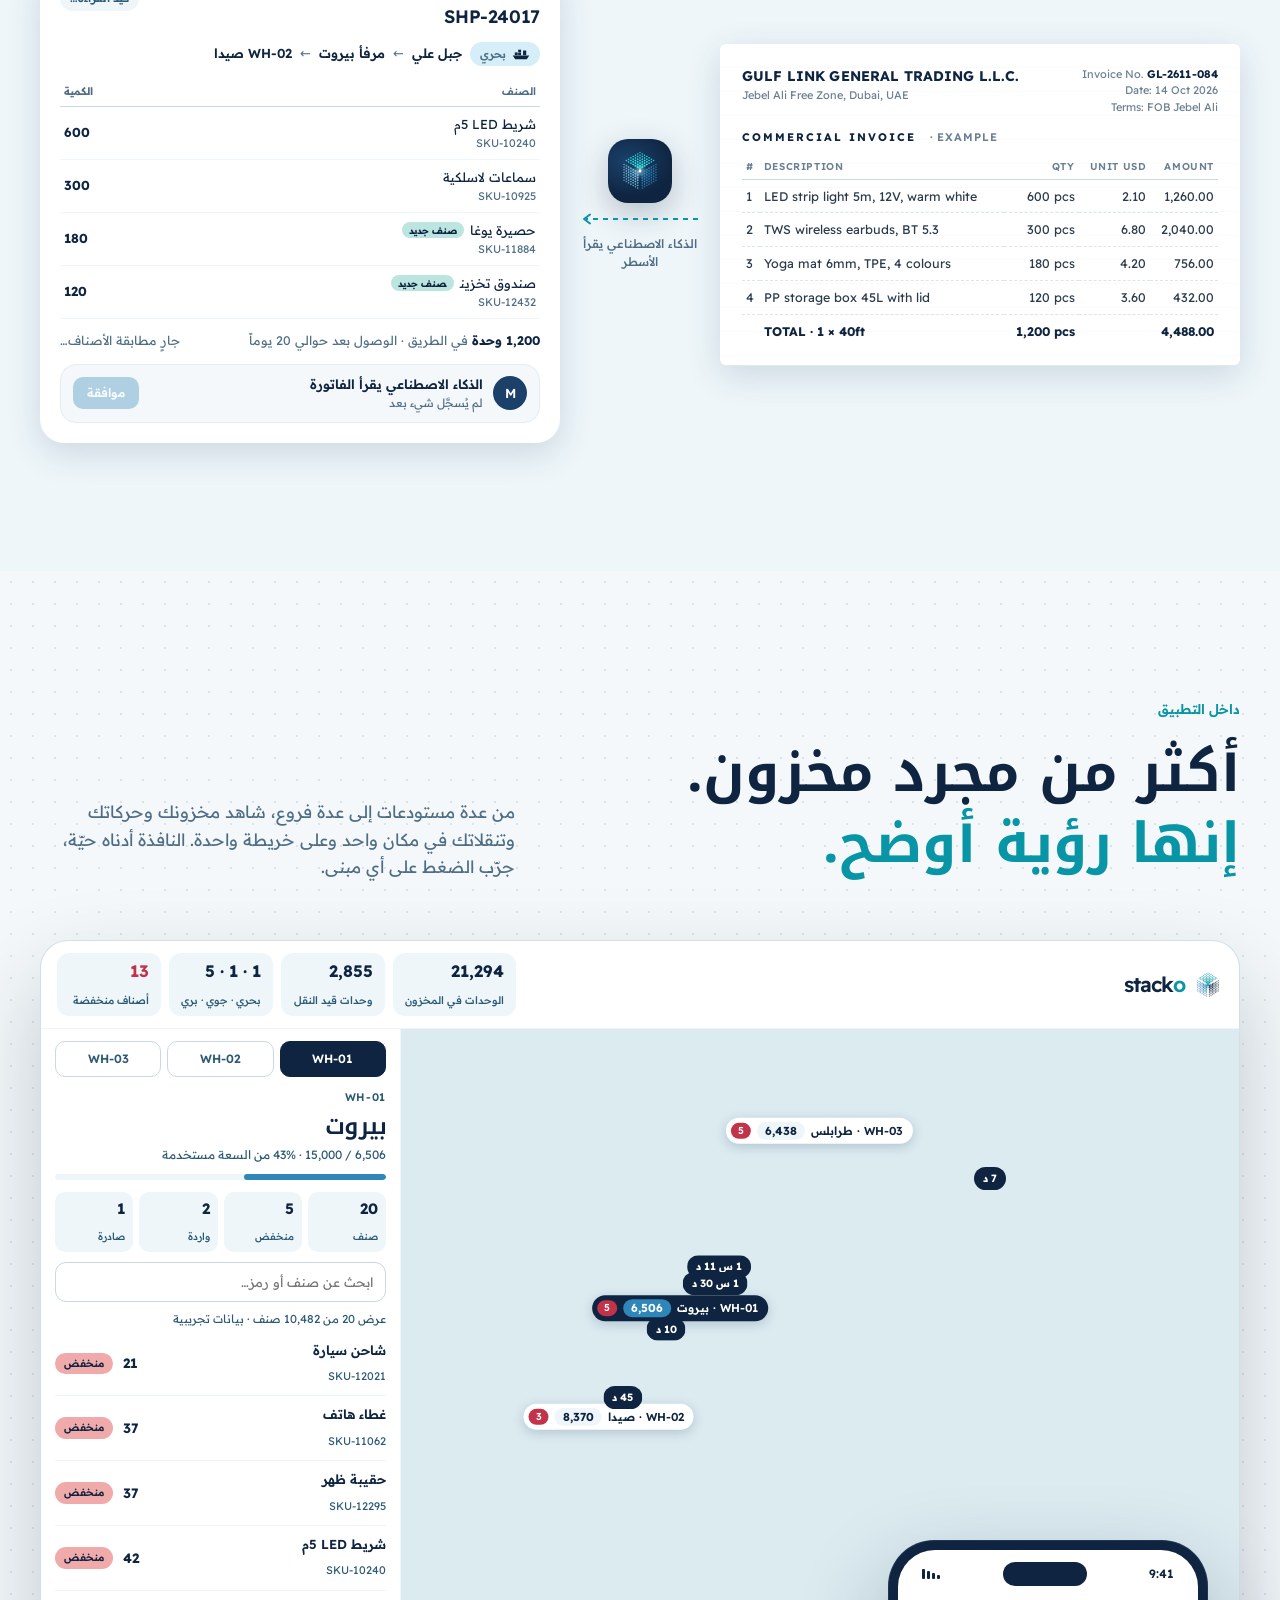
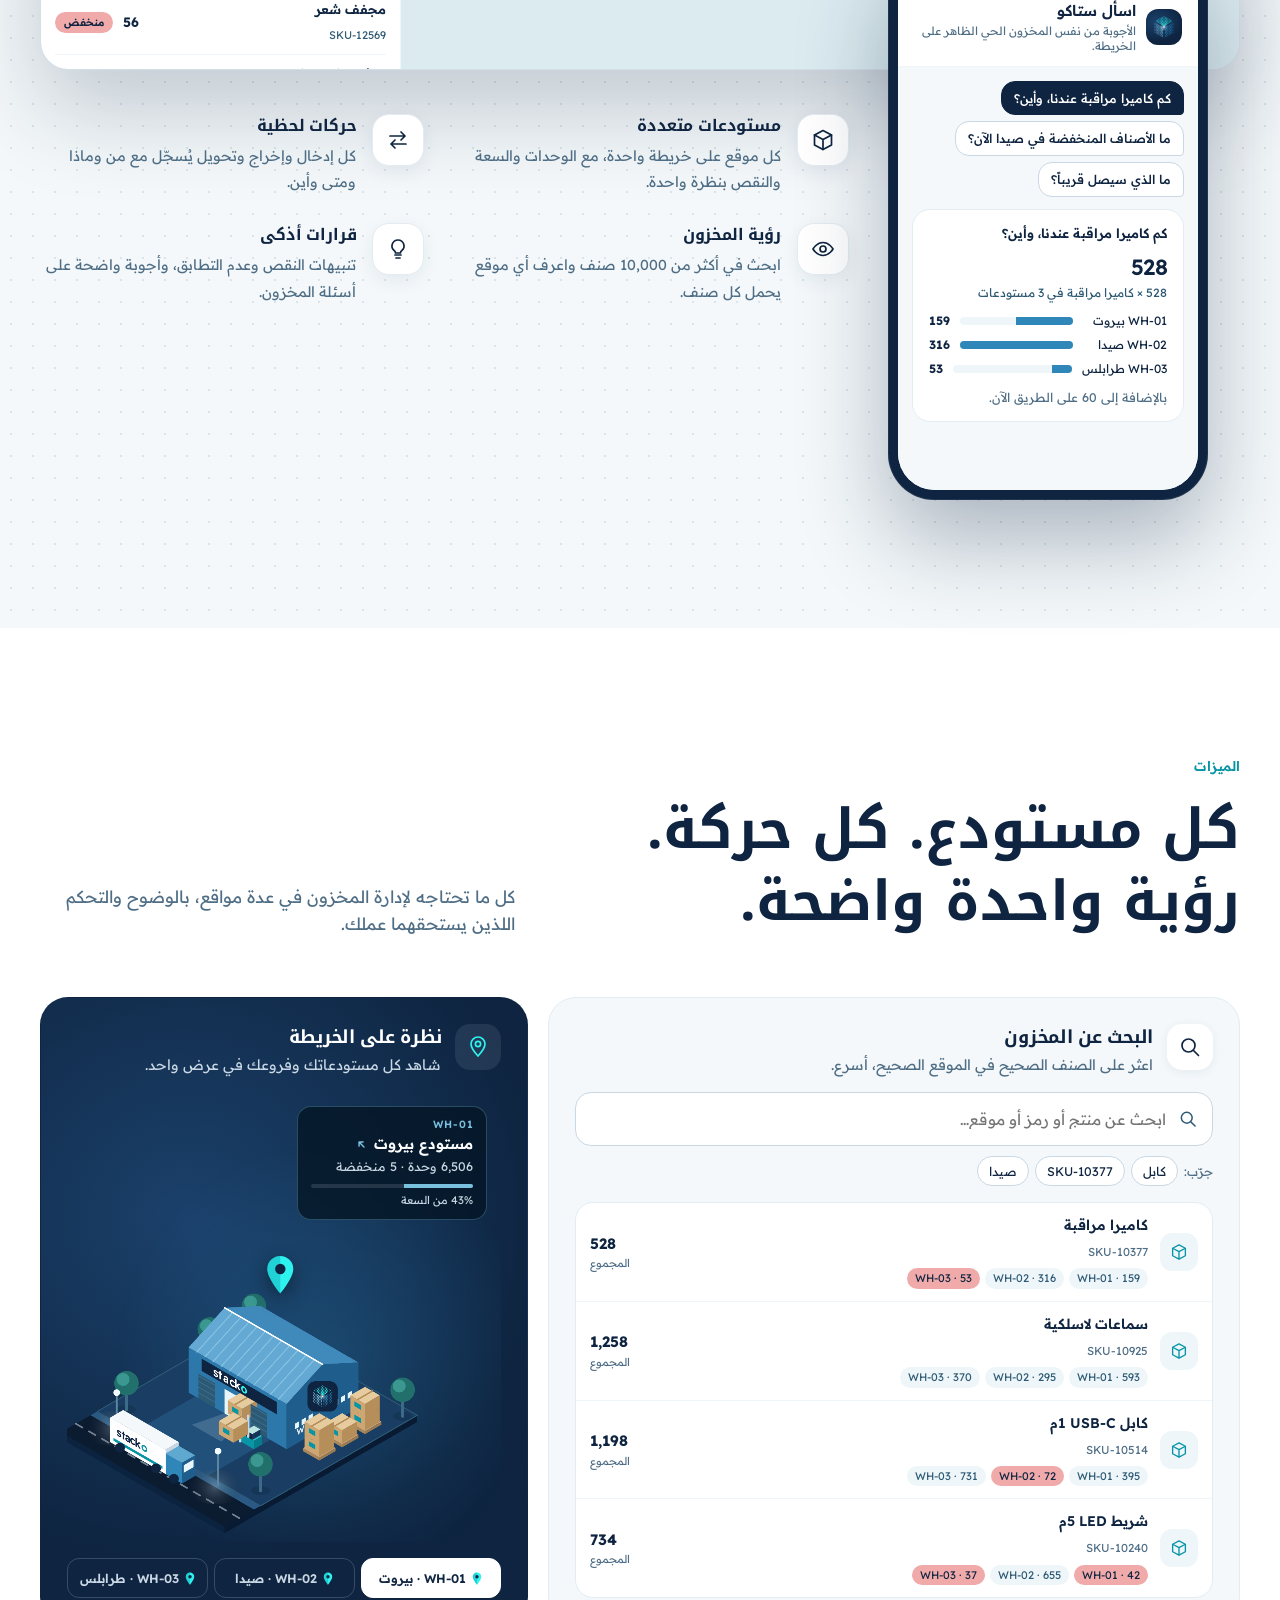
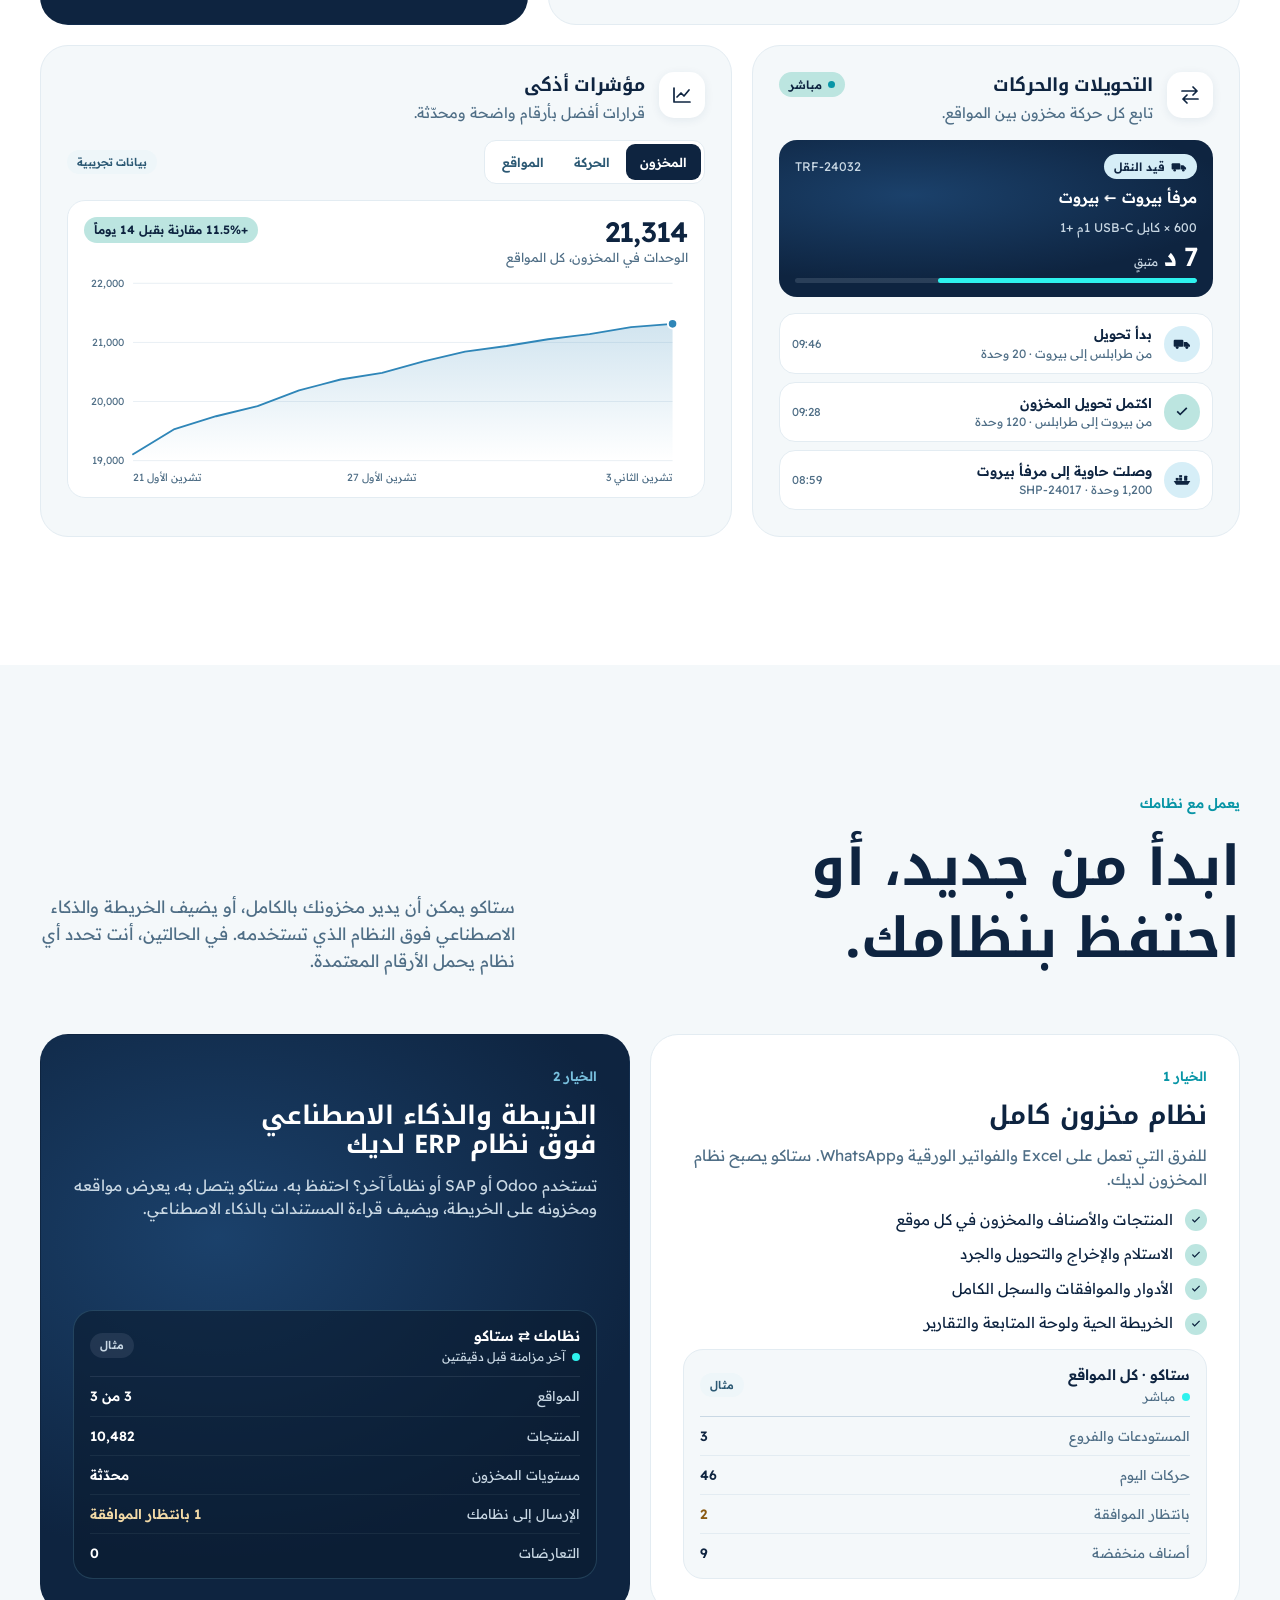
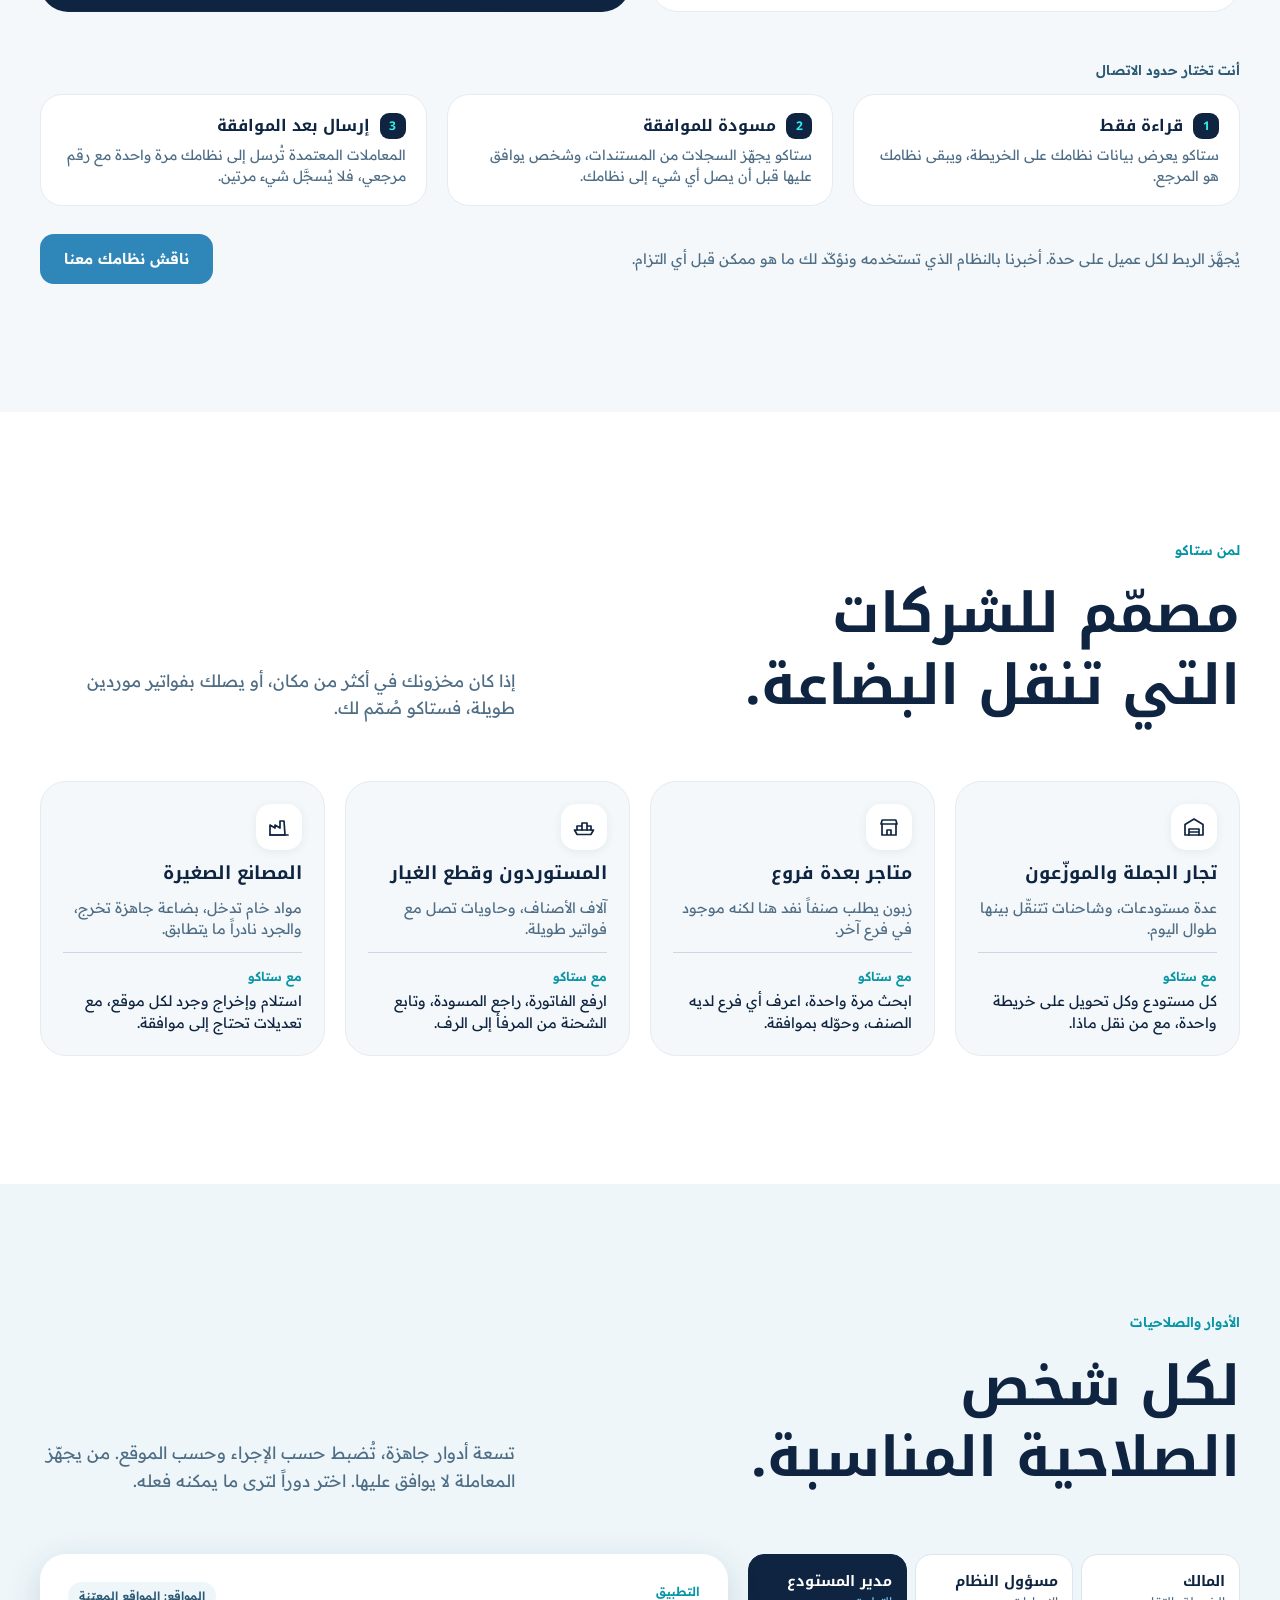
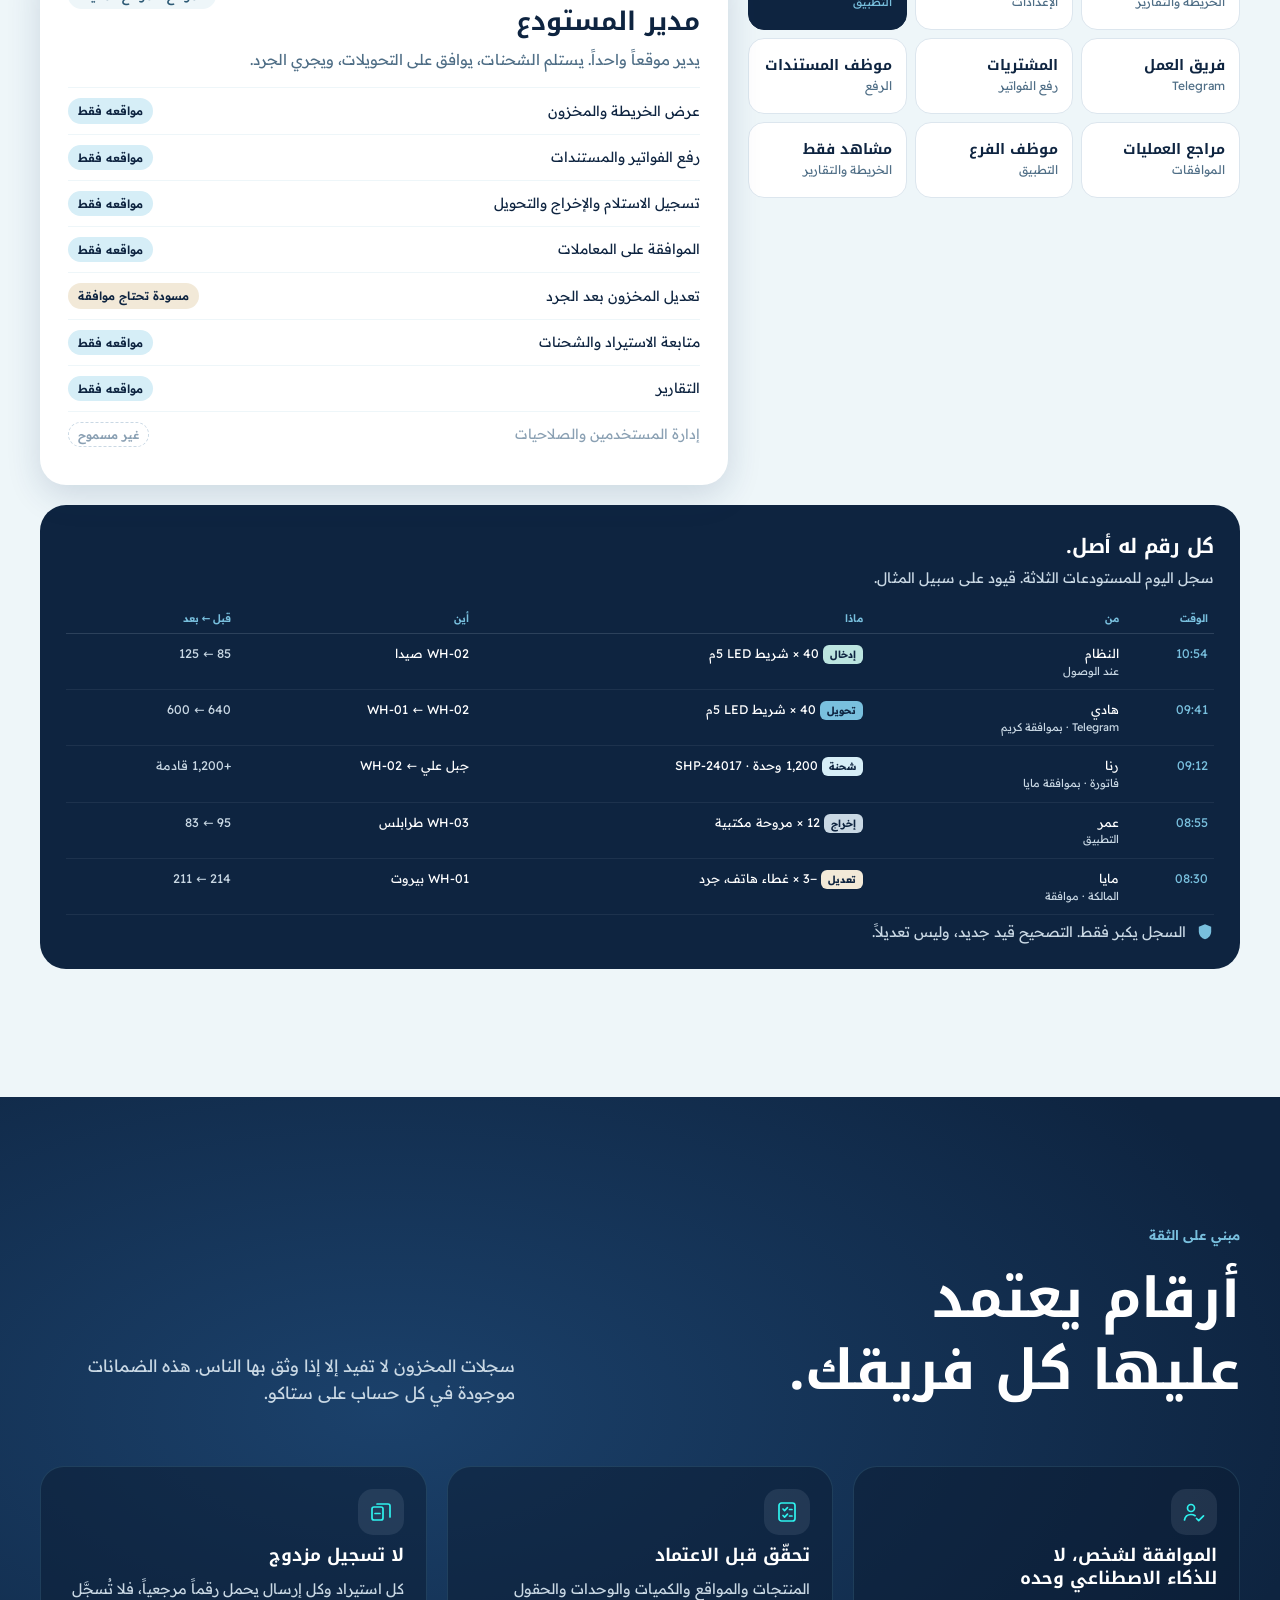
==== commit 6e3b85e4: "fix the map" ====
--- a/ar/index.html
+++ b/ar/index.html
@@ -43,7 +43,7 @@
 <link rel="preconnect" href="https://fonts.gstatic.com" crossorigin>
 <link rel="stylesheet" href="https://fonts.googleapis.com/css2?family=Audiowide&family=Noto+Kufi+Arabic:wght@500;600;700&family=Readex+Pro:wght@300;400;500;600;700&display=swap">
 <link rel="preload" href="/assets/images/hero-map.webp" as="image" type="image/webp" fetchpriority="high">
-<link rel="stylesheet" href="/assets/css/style.css?v=20261116b">
+<link rel="stylesheet" href="/assets/css/style.css?v=20261116c">
 
 <!-- Structured data -->
 <script type="application/ld+json">
@@ -315,6 +315,7 @@
 
 <!-- ============ JOURNEY ============ -->
 <section class="journey on-dark" id="how" aria-labelledby="jH">
+  <div class="stage mapbox" id="storyMap"><canvas id="cvStory" aria-hidden="true"></canvas><div class="ov" id="ovStory"></div></div>
   <div class="steps wrap" id="steps">
     <div class="step intro" data-s="0">
       <div class="intro-copy">
@@ -795,6 +796,6 @@
   </div>
 </footer>
 
-<script src="/assets/js/main.js?v=20261116b" defer></script>
+<script src="/assets/js/main.js?v=20261116c" defer></script>
 </body>
 </html>
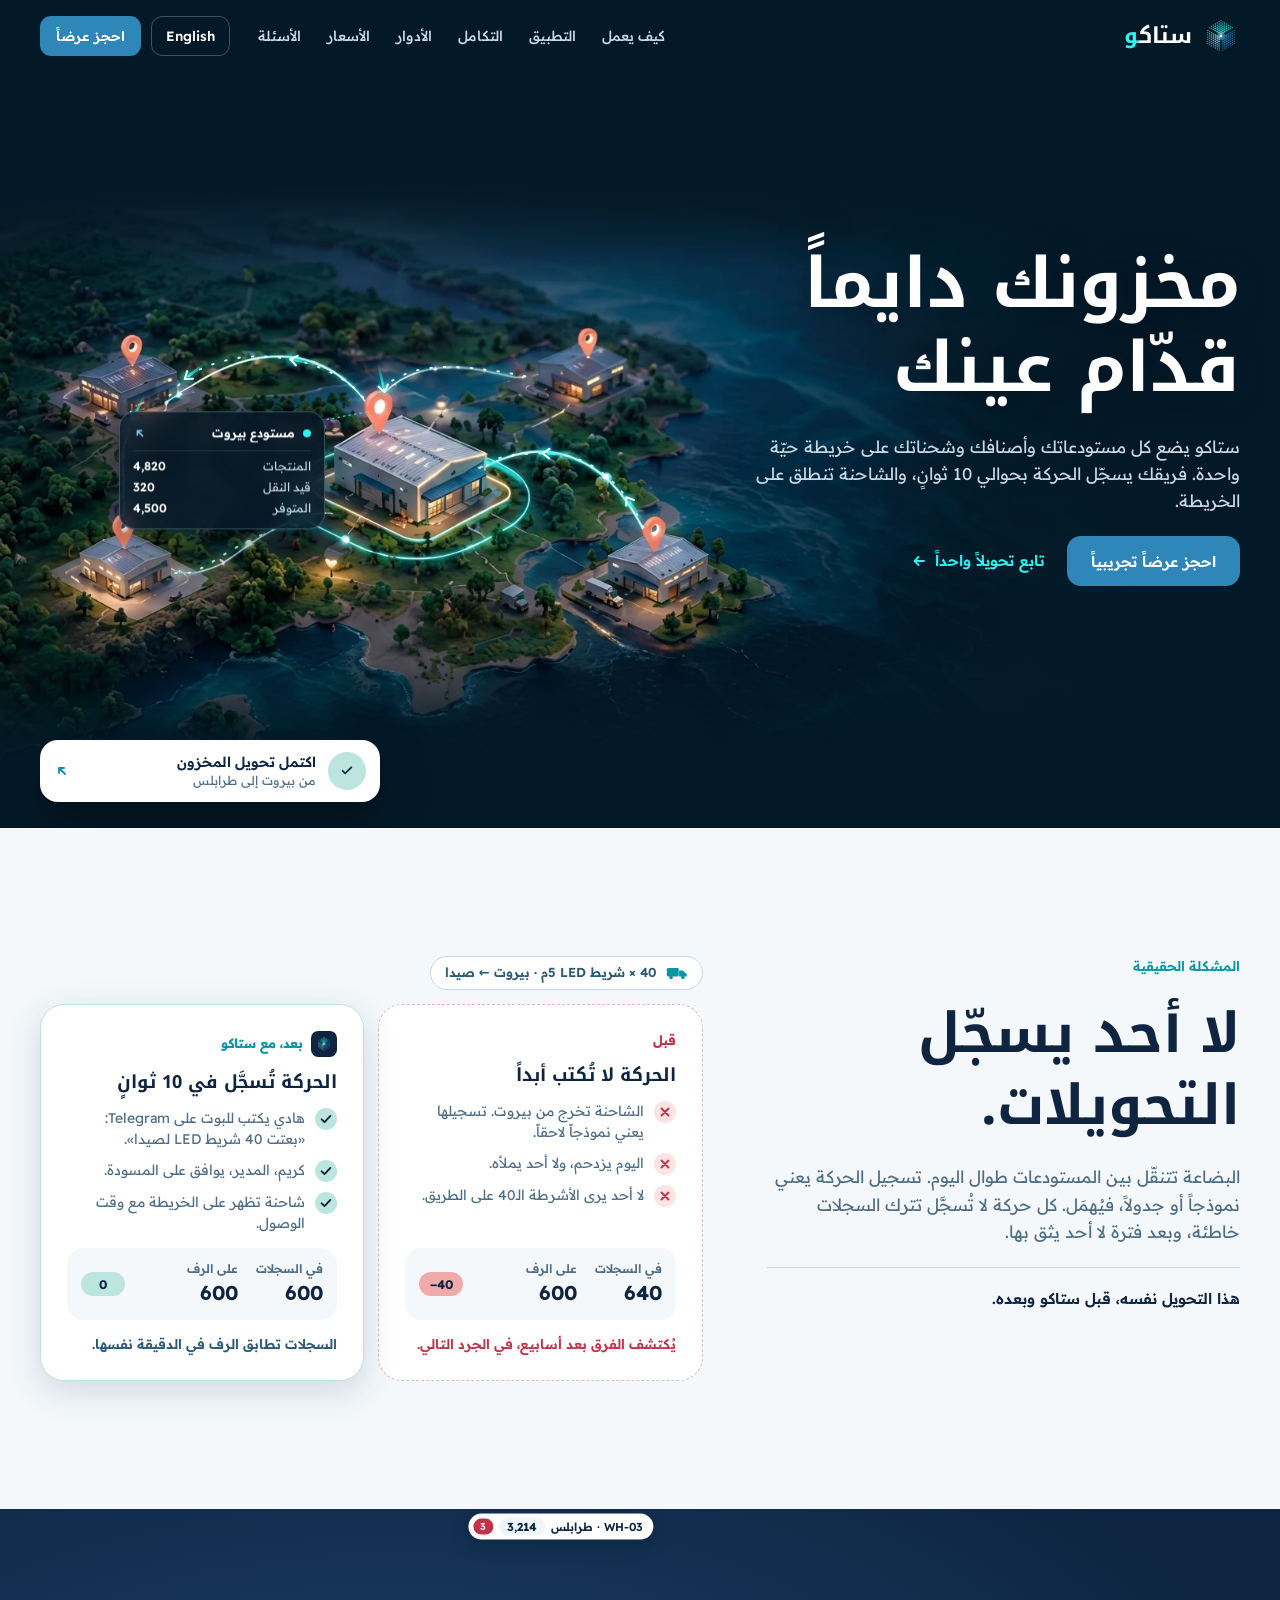
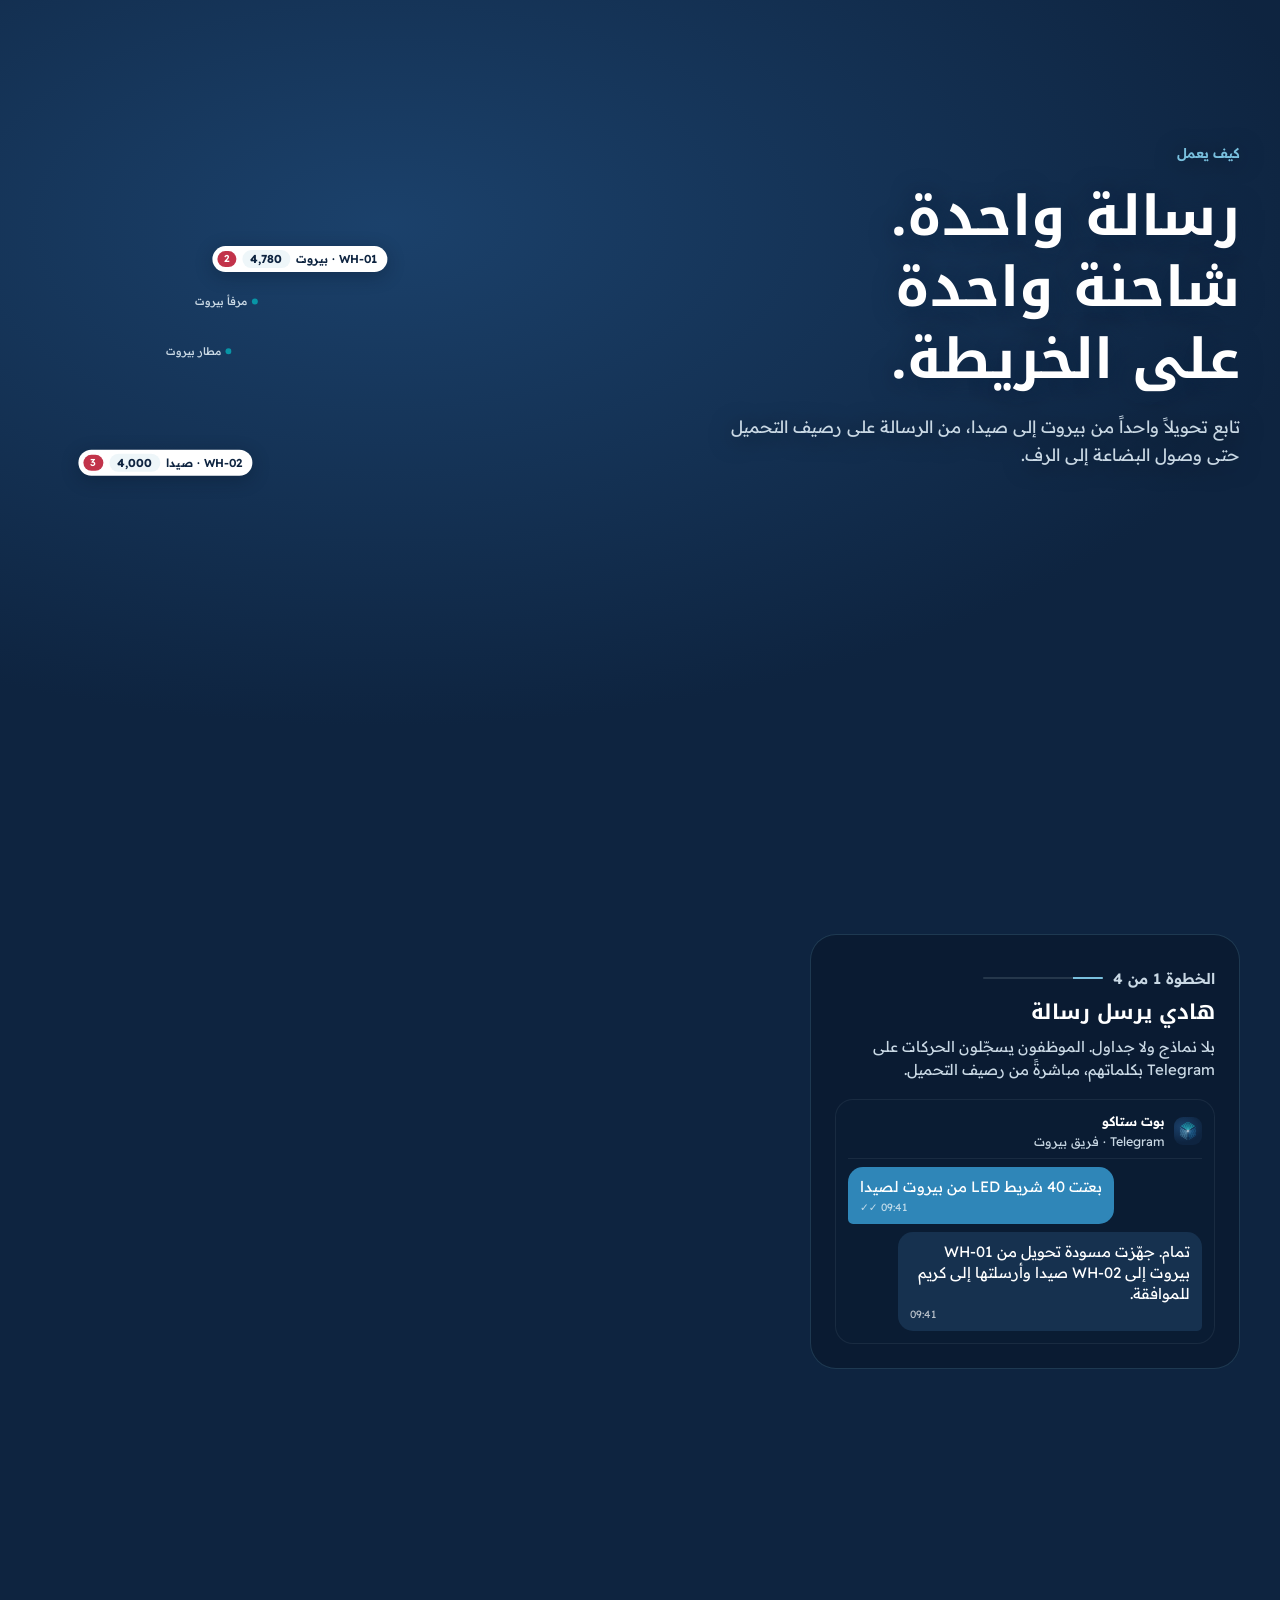
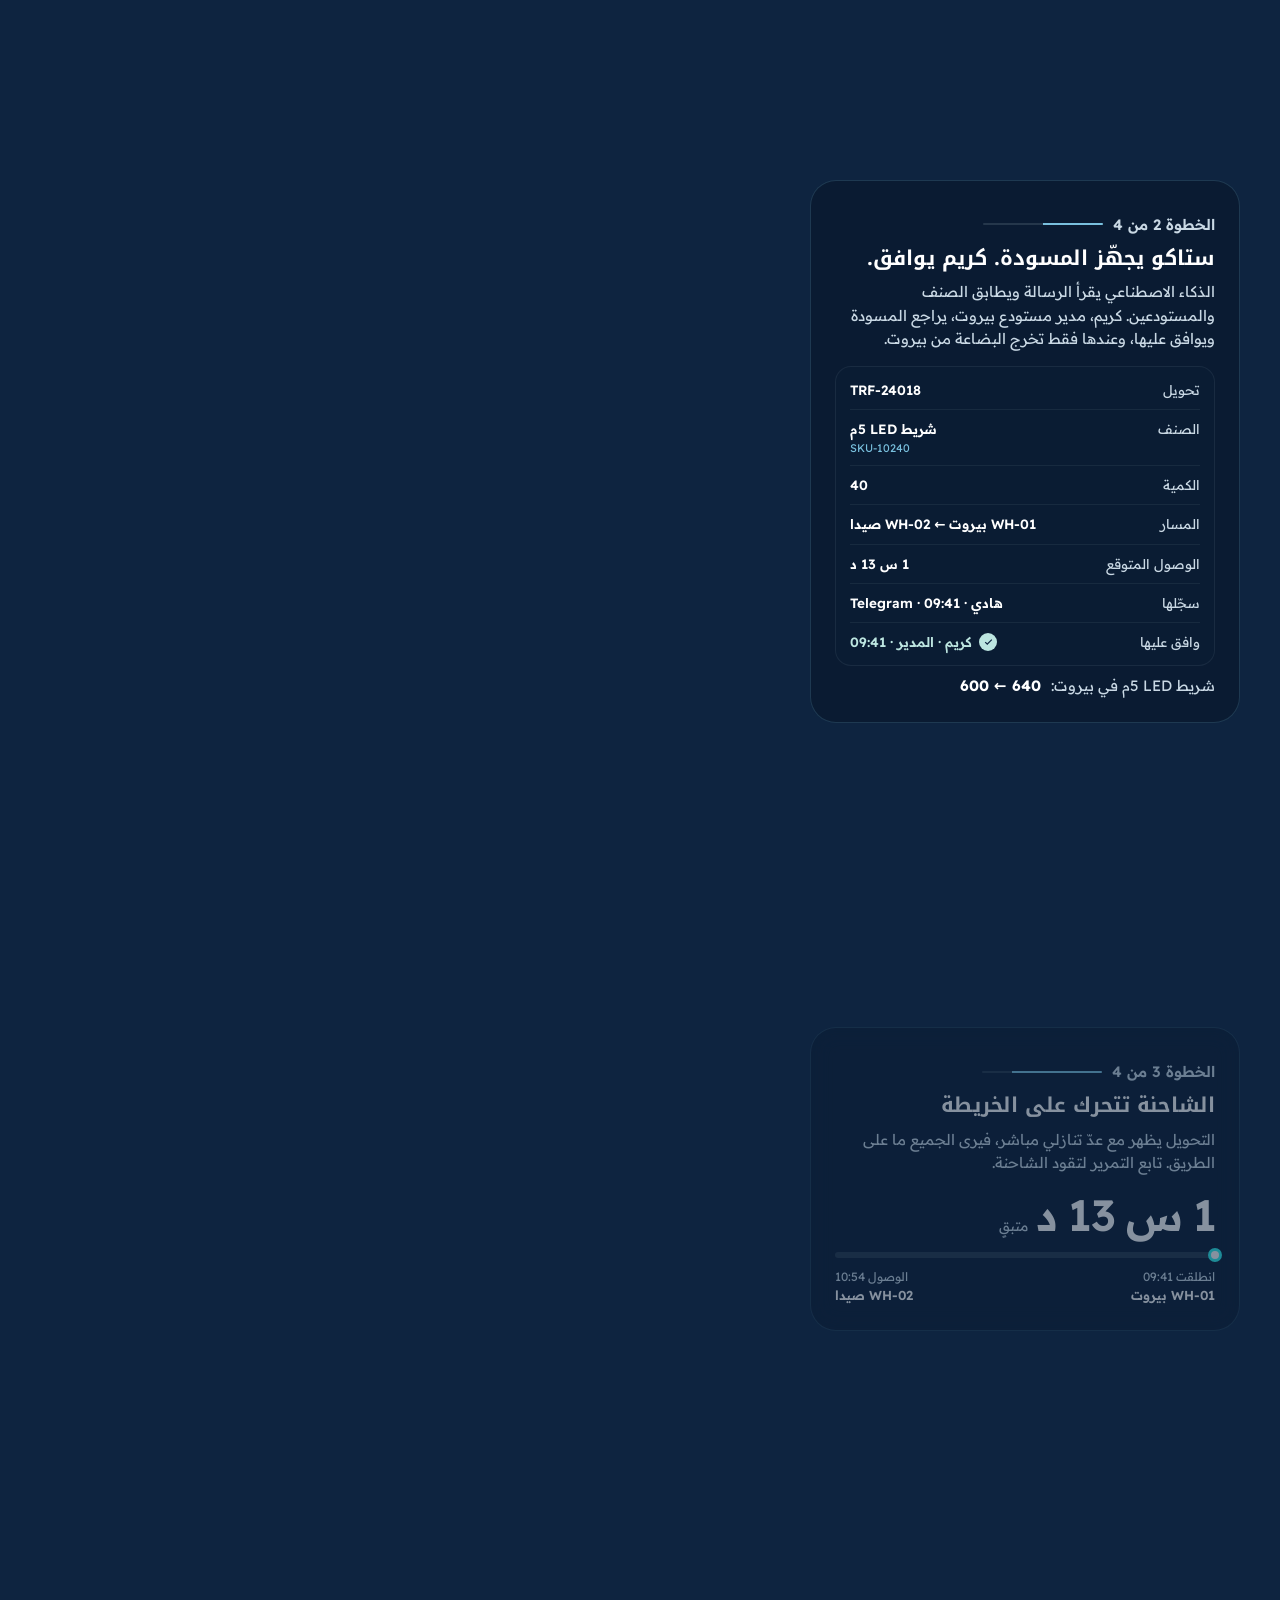
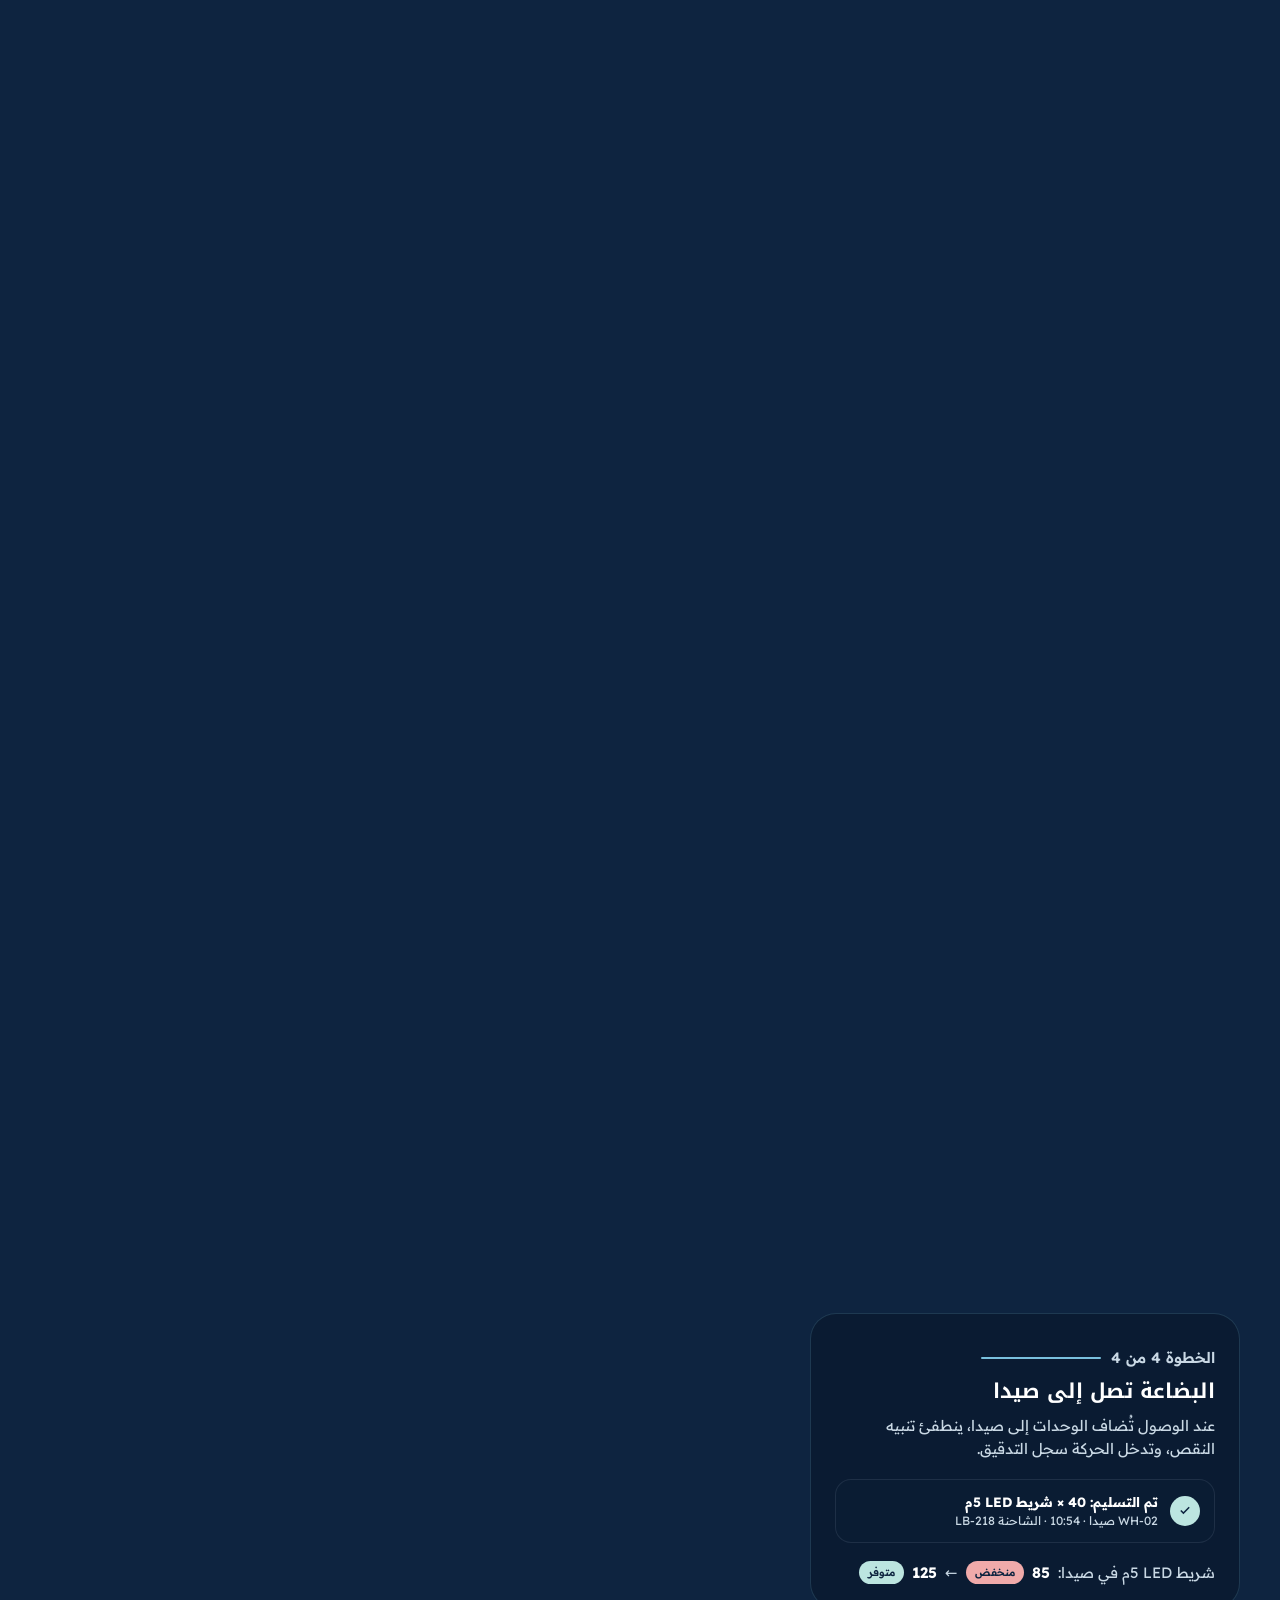
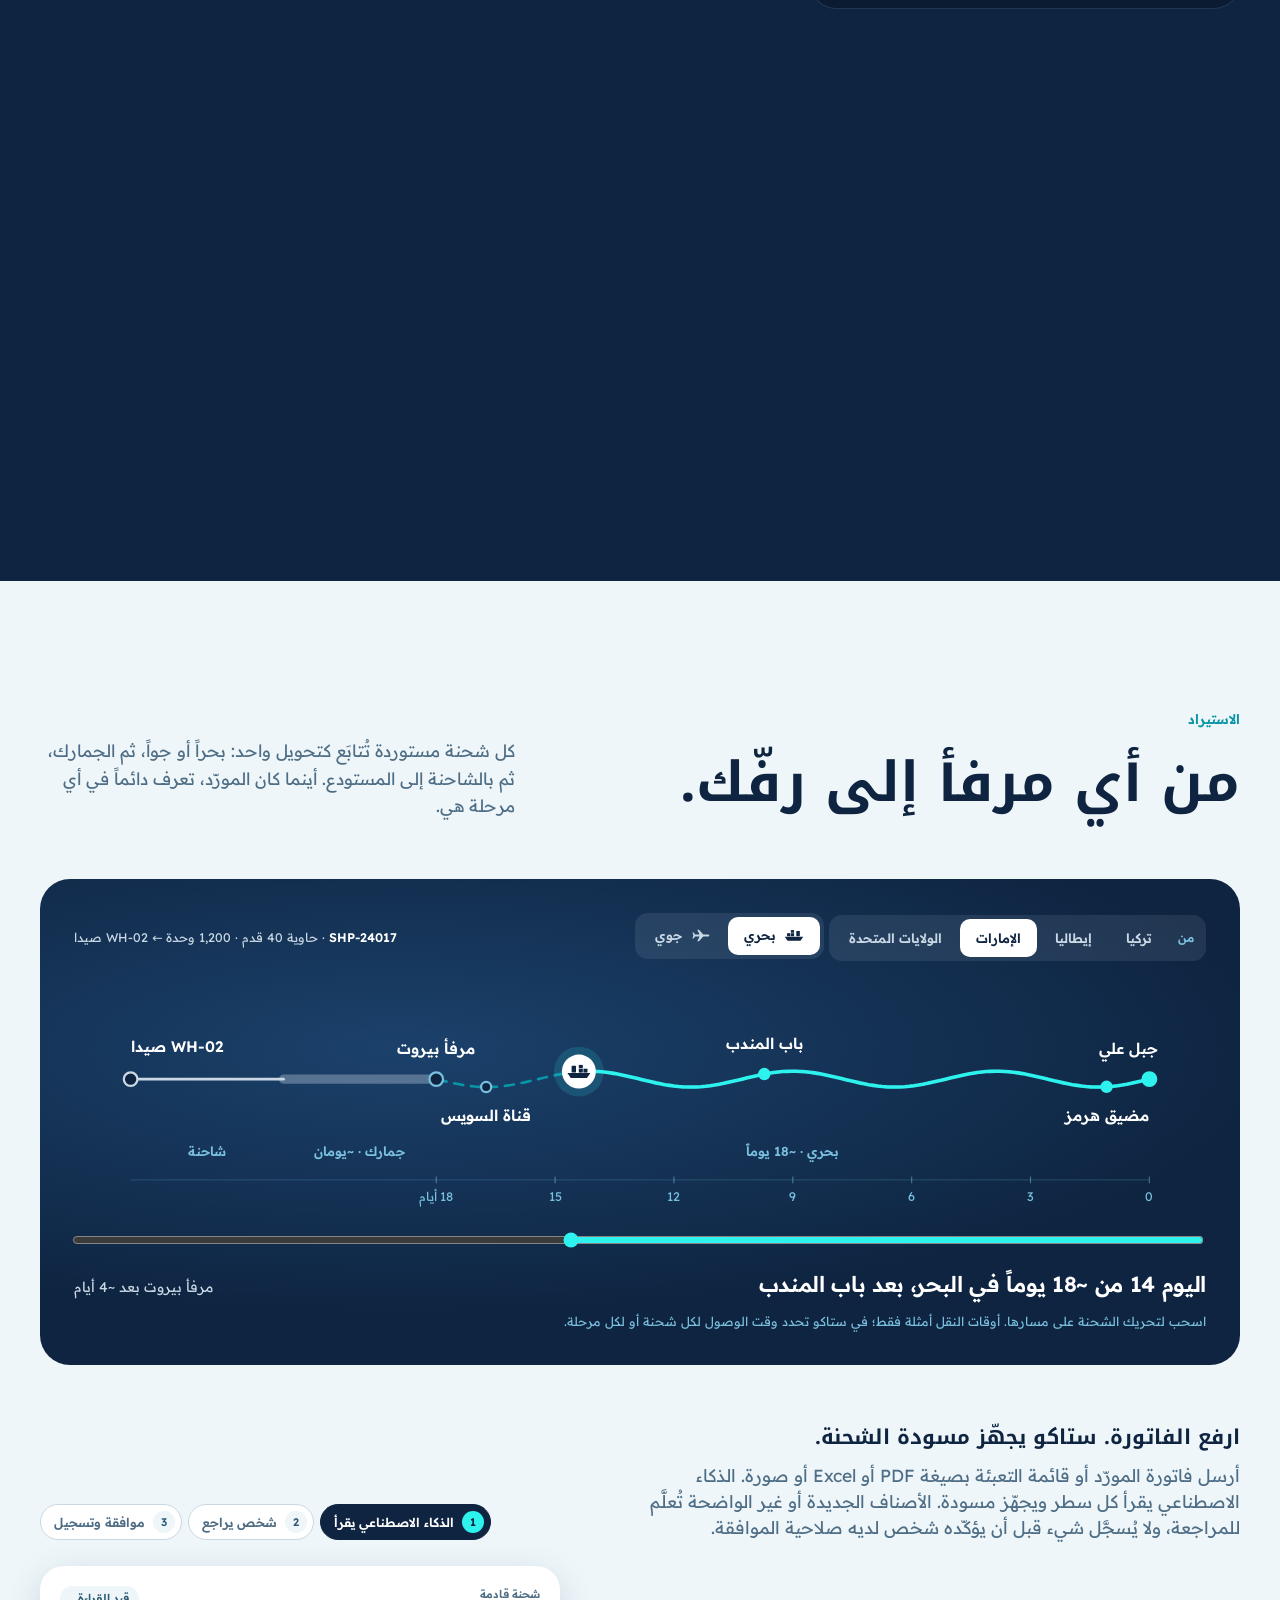
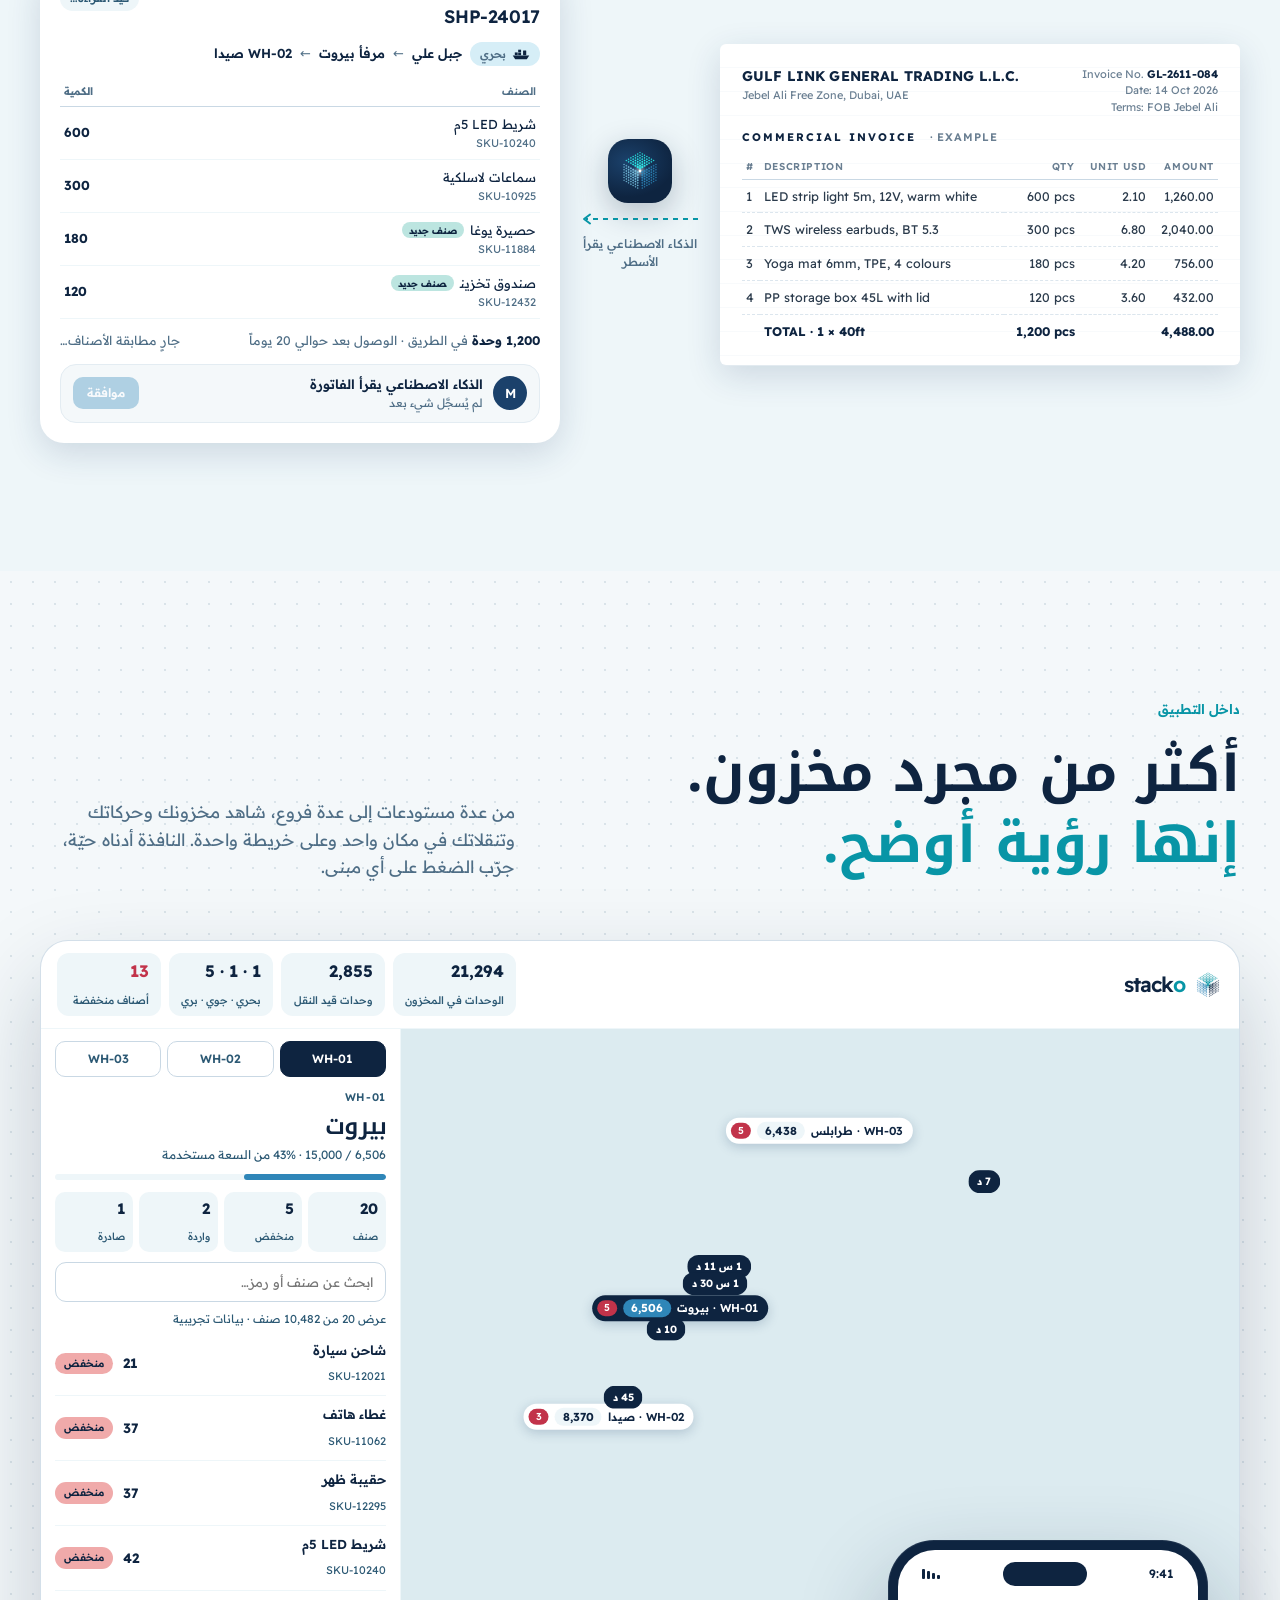
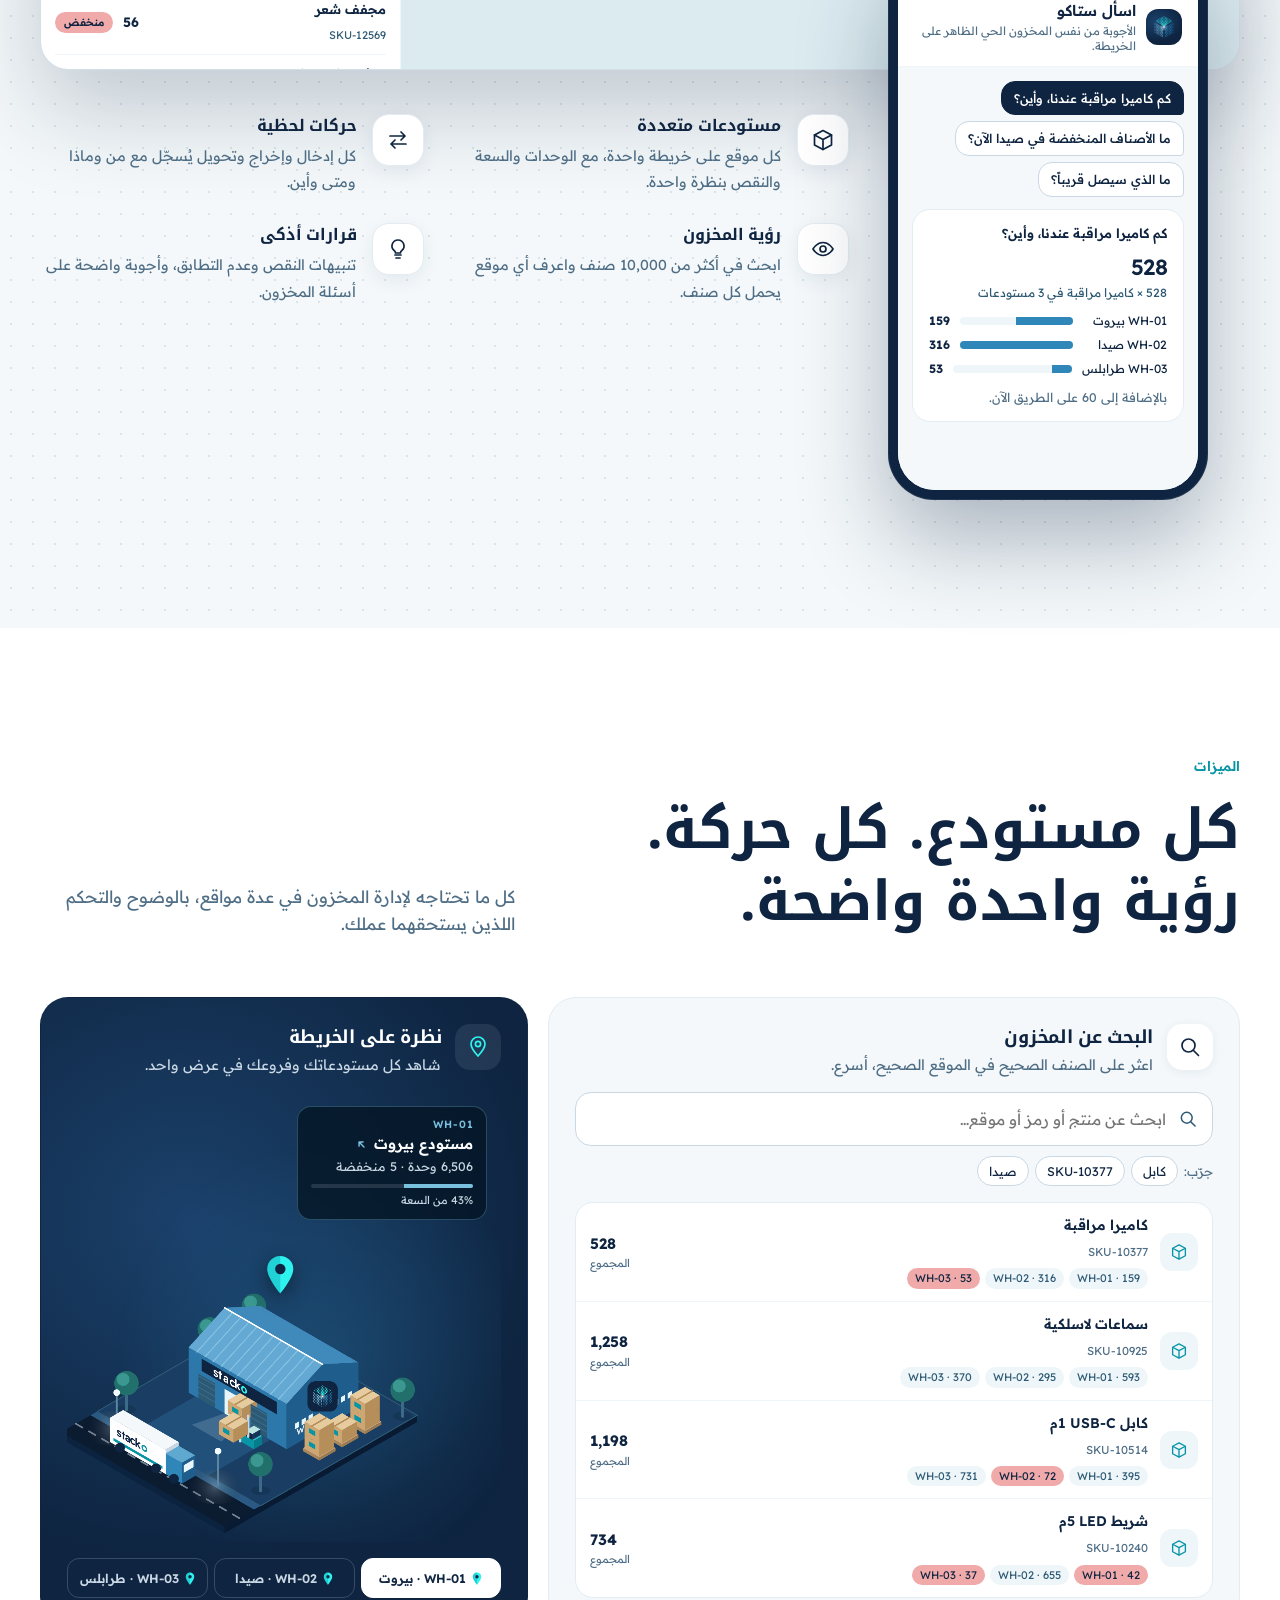
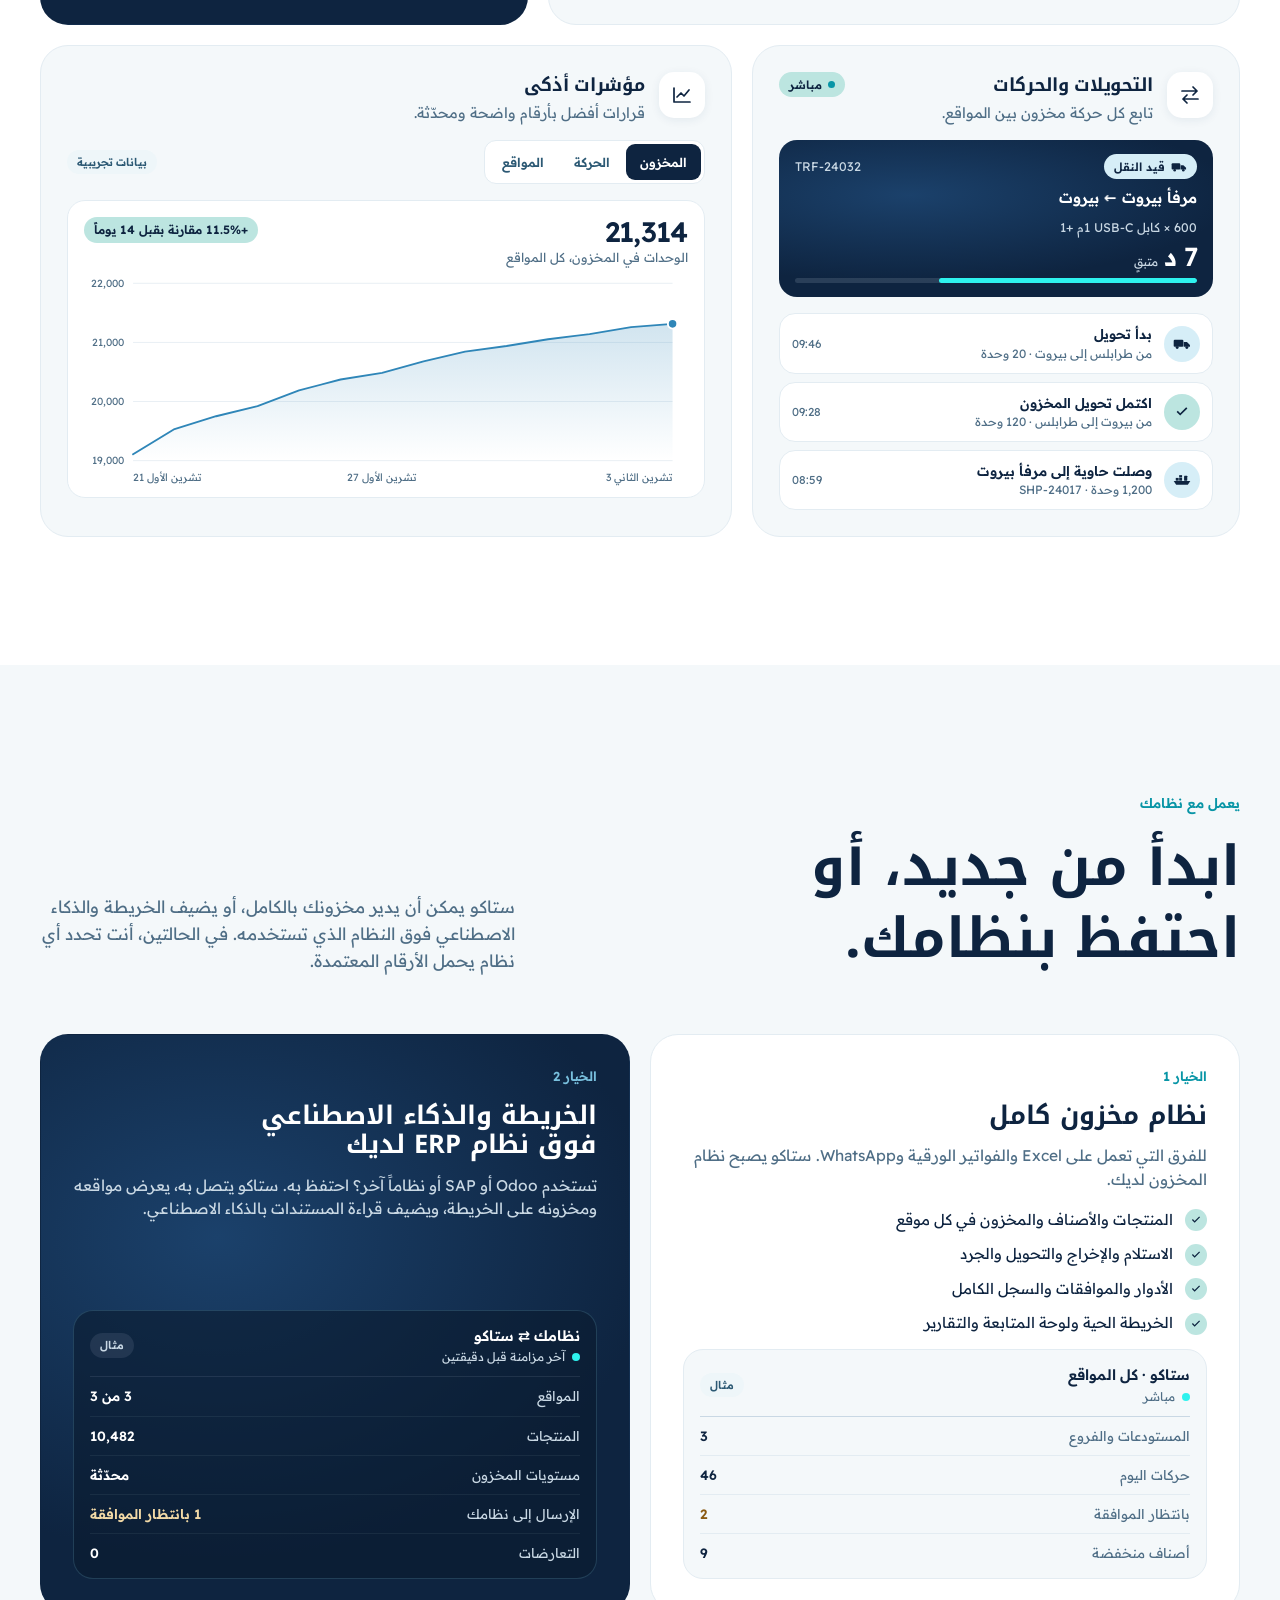
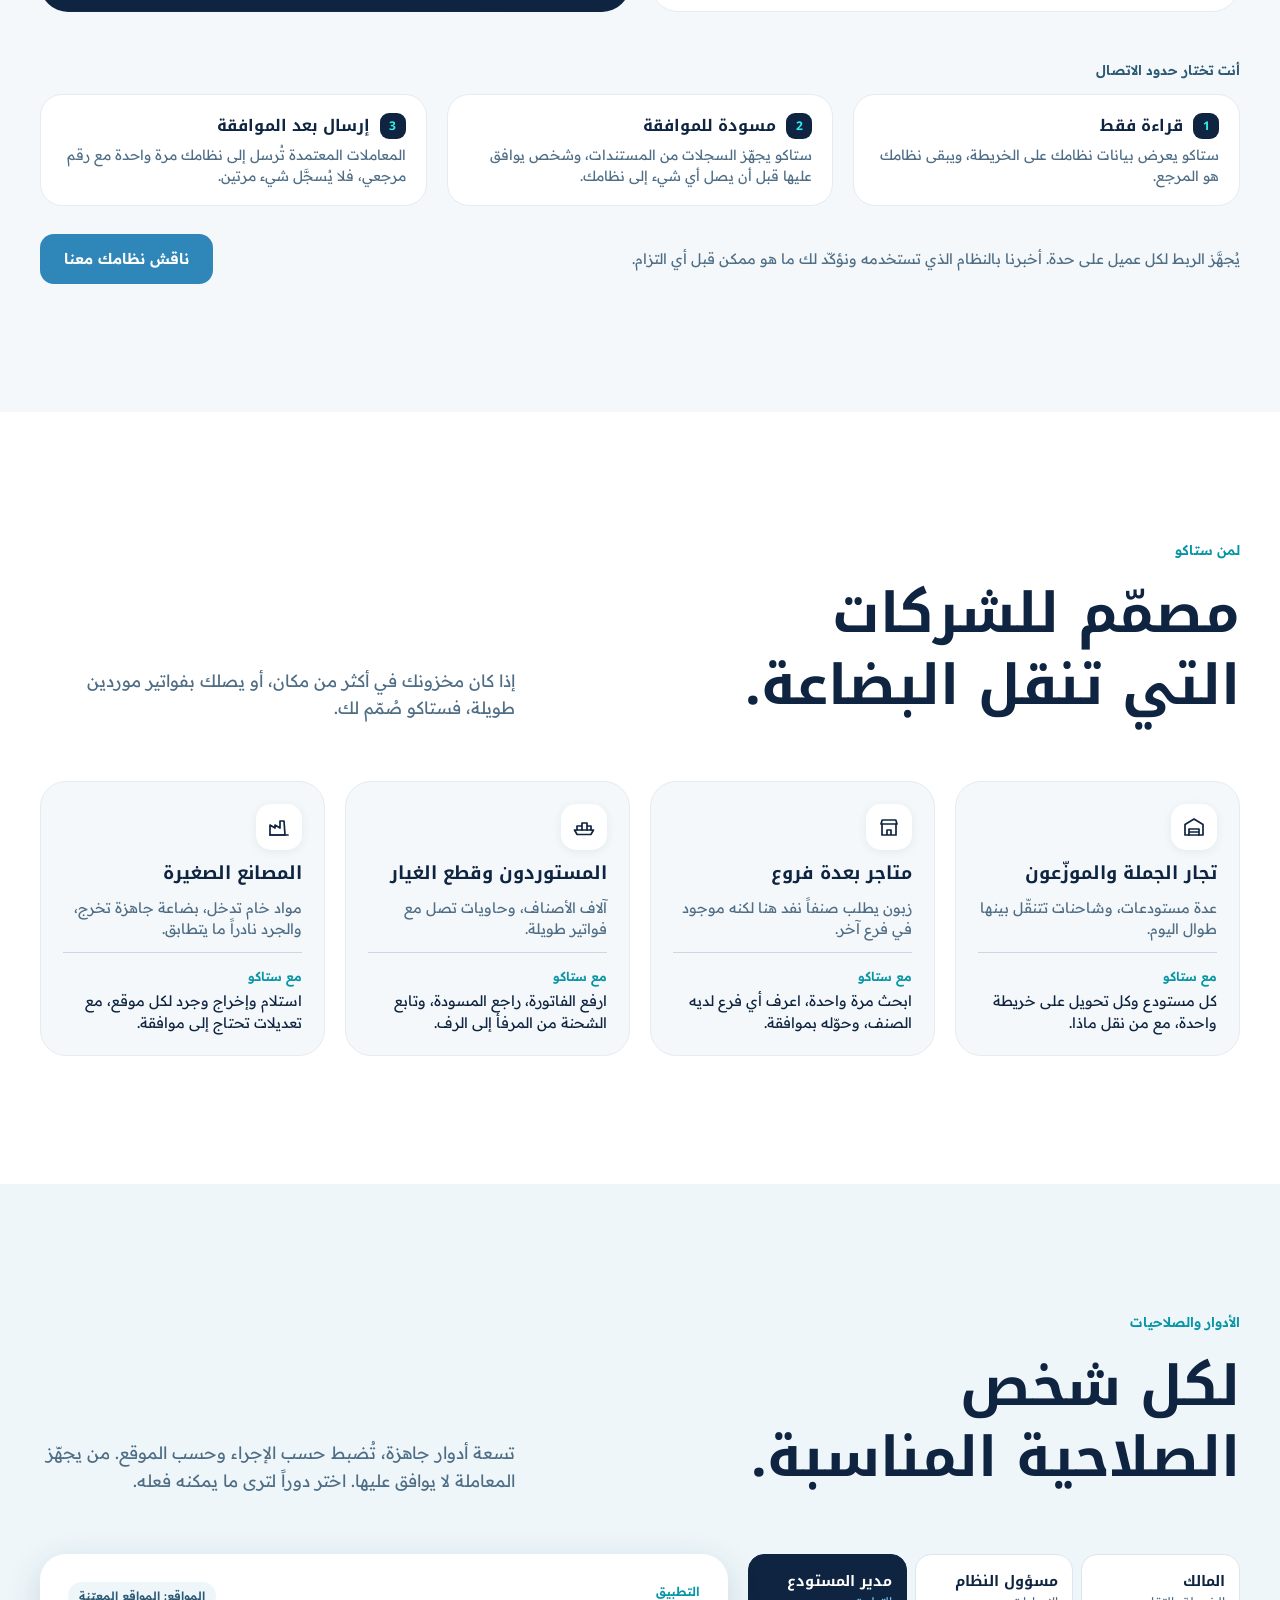
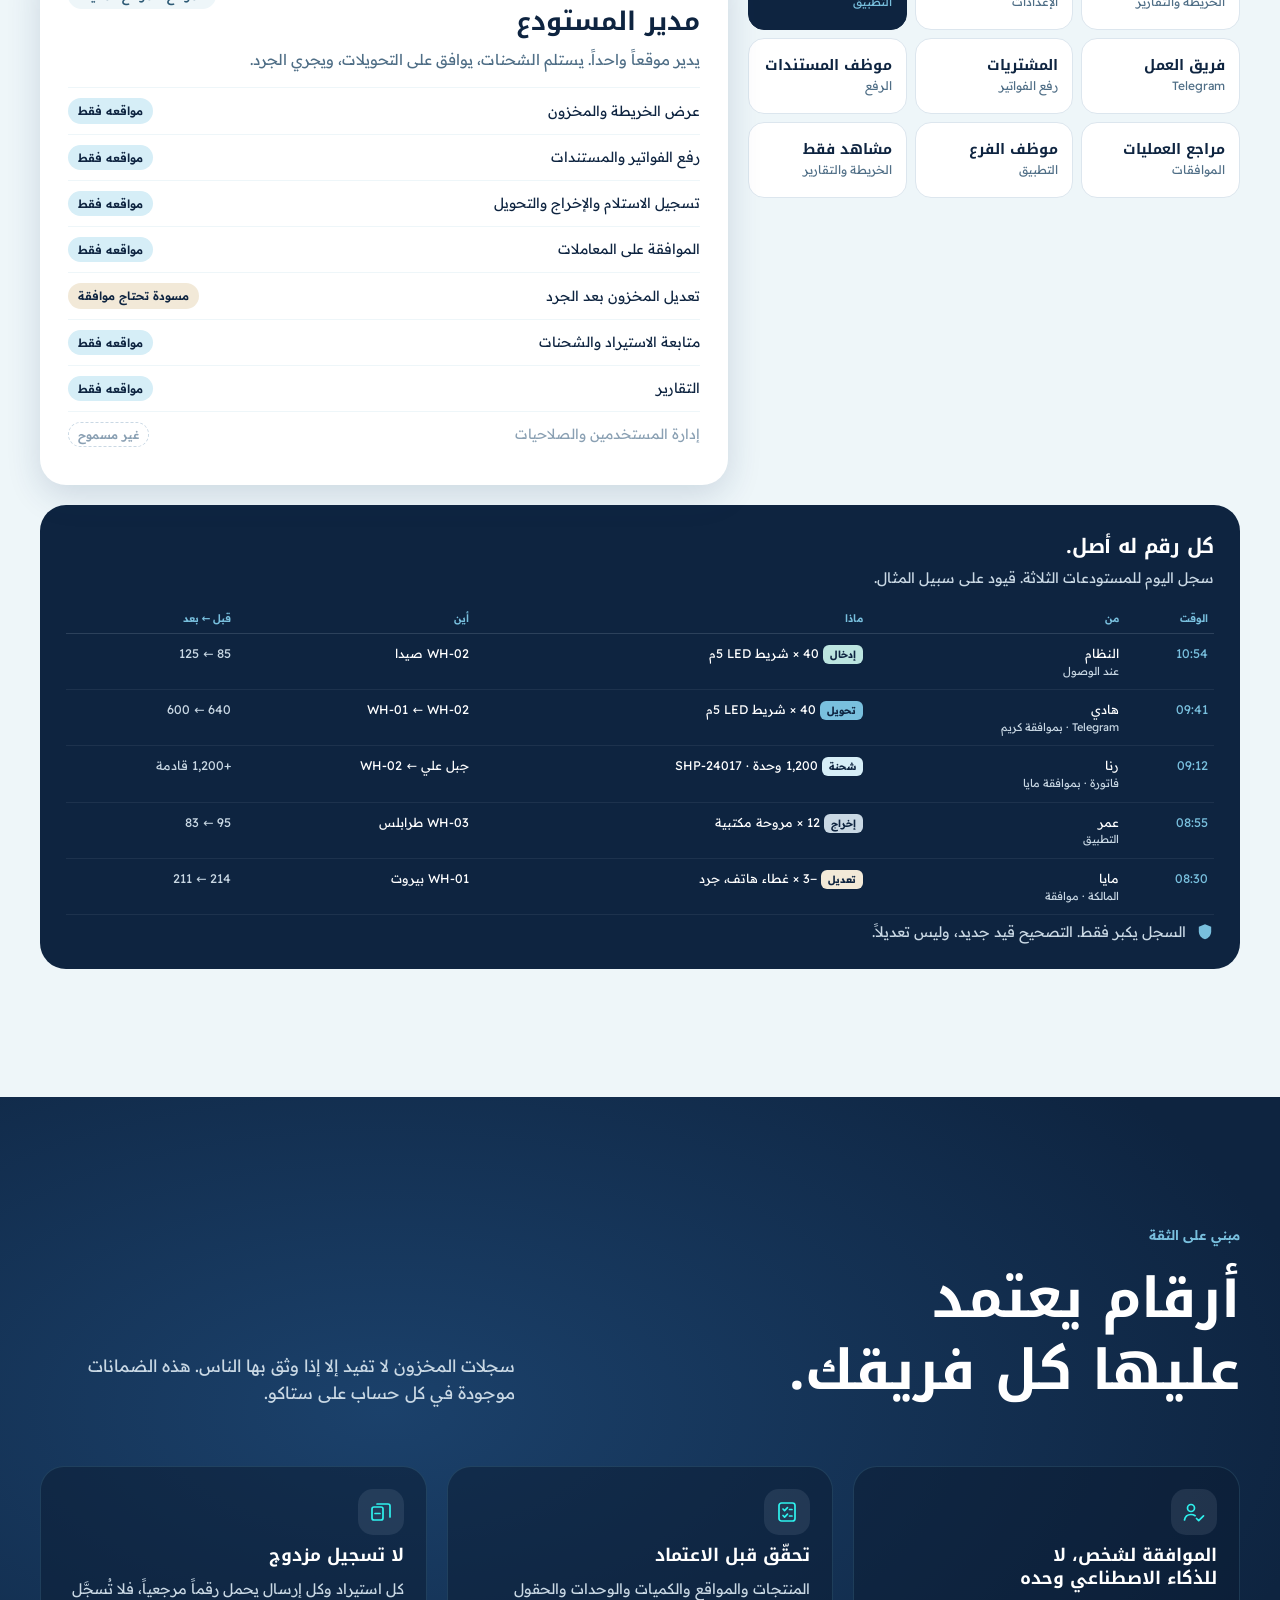
==== commit 2d6cbf5c: "Fix contact form" ====
--- a/ar/index.html
+++ b/ar/index.html
@@ -43,7 +43,7 @@
 <link rel="preconnect" href="https://fonts.gstatic.com" crossorigin>
 <link rel="stylesheet" href="https://fonts.googleapis.com/css2?family=Audiowide&family=Noto+Kufi+Arabic:wght@500;600;700&family=Readex+Pro:wght@300;400;500;600;700&display=swap">
 <link rel="preload" href="/assets/images/hero-map.webp" as="image" type="image/webp" fetchpriority="high">
-<link rel="stylesheet" href="/assets/css/style.css?v=20261116c">
+<link rel="stylesheet" href="/assets/css/style.css?v=20261117c">
 
 <!-- Structured data -->
 <script type="application/ld+json">
@@ -731,15 +731,16 @@
           <label class="hp" aria-hidden="true">Website<input id="fWebsite" name="website" tabindex="-1" autocomplete="off"></label>
           <label class="f full"><span data-i="fmMsg">ماذا تستورد، ومن أين؟ <em>(اختياري)</em></span><textarea id="fMsg" name="message" rows="3"></textarea></label>
         </div>
-        <div class="f-actions"><button class="btn btn-primary" type="submit" data-i="fmSend">اطلب عرضاً تجريبياً</button><p class="fnote" data-i="fmNote">تم حفظ طلبك لدى فريقنا. يمكنك أيضاً إرساله عبر WhatsApp للحصول على ردّ أسرع.</p></div>
+        <div class="f-actions"><button class="btn btn-primary" type="submit" data-i="fmSend">اطلب عرضاً تجريبياً</button></div>
       </div>
       <div class="fok" id="fOk" hidden tabindex="-1">
         <span class="ck"><svg><use href="#i-check"/></svg></span>
-        <h3 data-i="fmOkT">تم حفظ طلبك</h3>
-        <p class="sub" data-i="fmOkP">سنتواصل معك قريباً. للحصول على ردّ أسرع، أرسله عبر WhatsApp أيضاً. هذا نصّه:</p>
-        <p class="sub fwarn" id="fWarn" role="alert" hidden data-i="fmWarn">تعذّر حفظ طلبك عبر الإنترنت. يرجى إرساله عبر WhatsApp ليصل إلى فريقنا.</p>
-        <pre id="fOkMsg"></pre>
-        <div class="row2"><a class="btn btn-primary" id="fOkLink" href="https://wa.me/96171313917" target="_blank" rel="noopener"><span data-i="fmOkBtn">أرسل عبر WhatsApp</span><svg class="flip" width="16" height="16"><use href="#i-go"/></svg></a><button class="ghost-dk" type="button" id="fCopy" data-i="fmCopyMsg">انسخ الرسالة</button><button class="linkbtn" type="button" id="fEdit" data-i="fmEdit">عدّل التفاصيل</button></div>
+        <h3 data-i="fmOkT">شكراً لك!</h3>
+        <p class="sub" data-i="fmOkP">وصلنا طلبك، وسنتواصل معك قريباً لتحديد موعد العرض.</p>
+        <div class="fwarn" id="fWarn" role="alert" hidden>
+          <p data-i="fmWarn">تعذّر حفظ طلبك عبر الإنترنت. يرجى إرساله إلينا عبر WhatsApp.</p>
+          <a class="btn btn-primary" id="fOkLink" href="https://wa.me/96171313917" target="_blank" rel="noopener"><span data-i="fmOkBtn">أرسل عبر WhatsApp</span><svg class="flip" width="16" height="16"><use href="#i-go"/></svg></a>
+        </div>
       </div>
     </form>
   </div>
@@ -796,6 +797,6 @@
   </div>
 </footer>
 
-<script src="/assets/js/main.js?v=20261116c" defer></script>
+<script src="/assets/js/main.js?v=20261117c" defer></script>
 </body>
 </html>
--- a/assets/css/style.css
+++ b/assets/css/style.css
@@ -722,13 +722,12 @@
 .f-actions{display:flex;flex-wrap:wrap;align-items:center;gap:12px 18px;margin-top:22px}
 .f-actions .btn{min-width:200px}
 .fnote{font-size:12.5px;color:var(--ink2);max-width:30em}
-.fok .fwarn{background:#FFF4E5;border:1px solid #F2C97D;border-radius:12px;padding:10px 14px;color:#7A4B00}
+.fok .fwarn{display:flex;flex-direction:column;align-items:flex-start;gap:12px;background:#FFF4E5;border:1px solid #F2C97D;border-radius:12px;padding:12px 14px;color:#7A4B00;font-size:14px}
+.fok .fwarn[hidden]{display:none}
 .fok{display:flex;flex-direction:column;gap:14px}
 .fok[hidden]{display:none}
 .fok .ck{width:52px;height:52px;border-radius:50%;background:var(--ok);display:grid;place-items:center}
 .fok .ck svg{width:22px;height:22px}
-.fok pre{margin:0;white-space:pre-wrap;background:var(--paper);border:1px solid #E3ECF2;border-radius:14px;padding:14px;font:13.5px/1.55 var(--f-ui);color:var(--abyss);user-select:all;max-height:240px;overflow:auto}
-.fok .row2{display:flex;flex-wrap:wrap;gap:10px;align-items:center}
 .ghost-dk{border:1.5px solid var(--visor);background:#fff;color:var(--abyss);border-radius:14px;min-height:50px;padding:0 18px;font-weight:600;font-size:14px}
 .ghost-dk:hover{border-color:var(--signal)}
 .linkbtn{border:0;background:none;color:var(--signal);font-weight:600;font-size:14px;padding:8px 4px;text-decoration:underline;text-underline-offset:3px}
